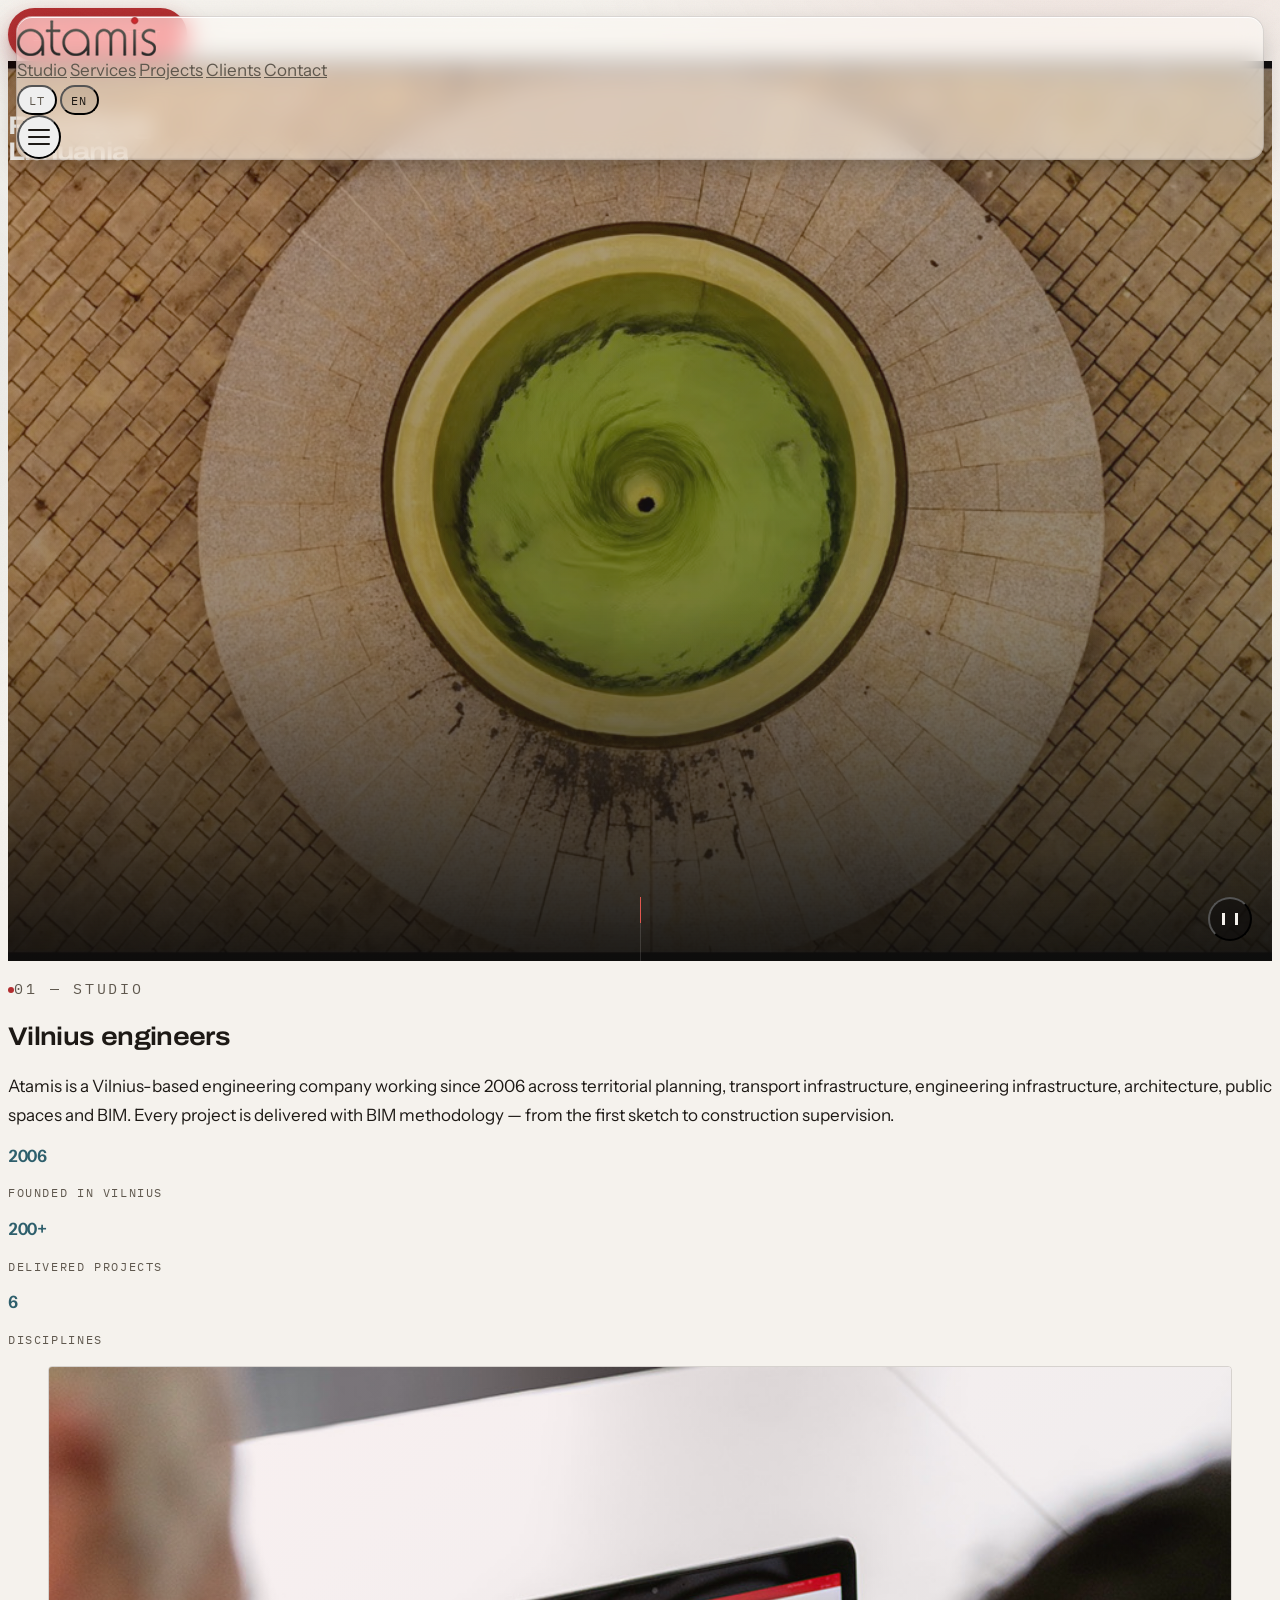
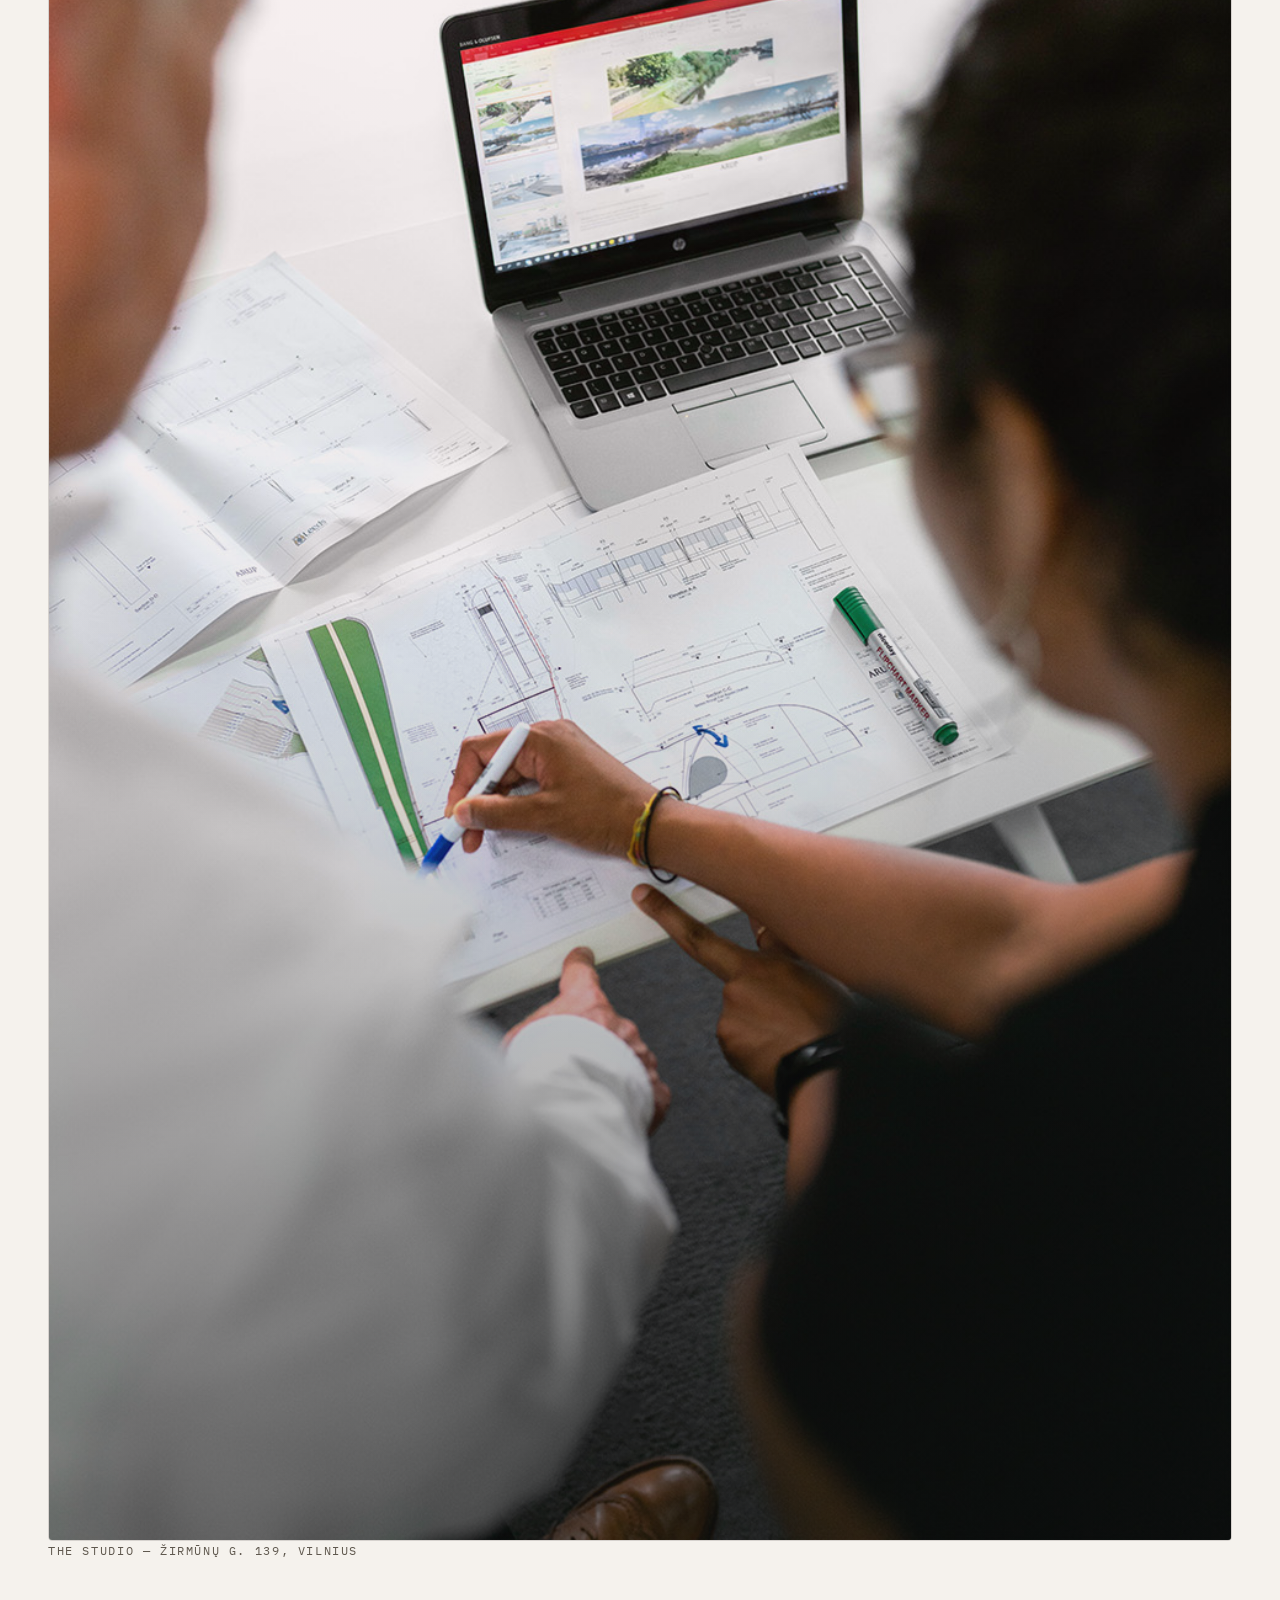
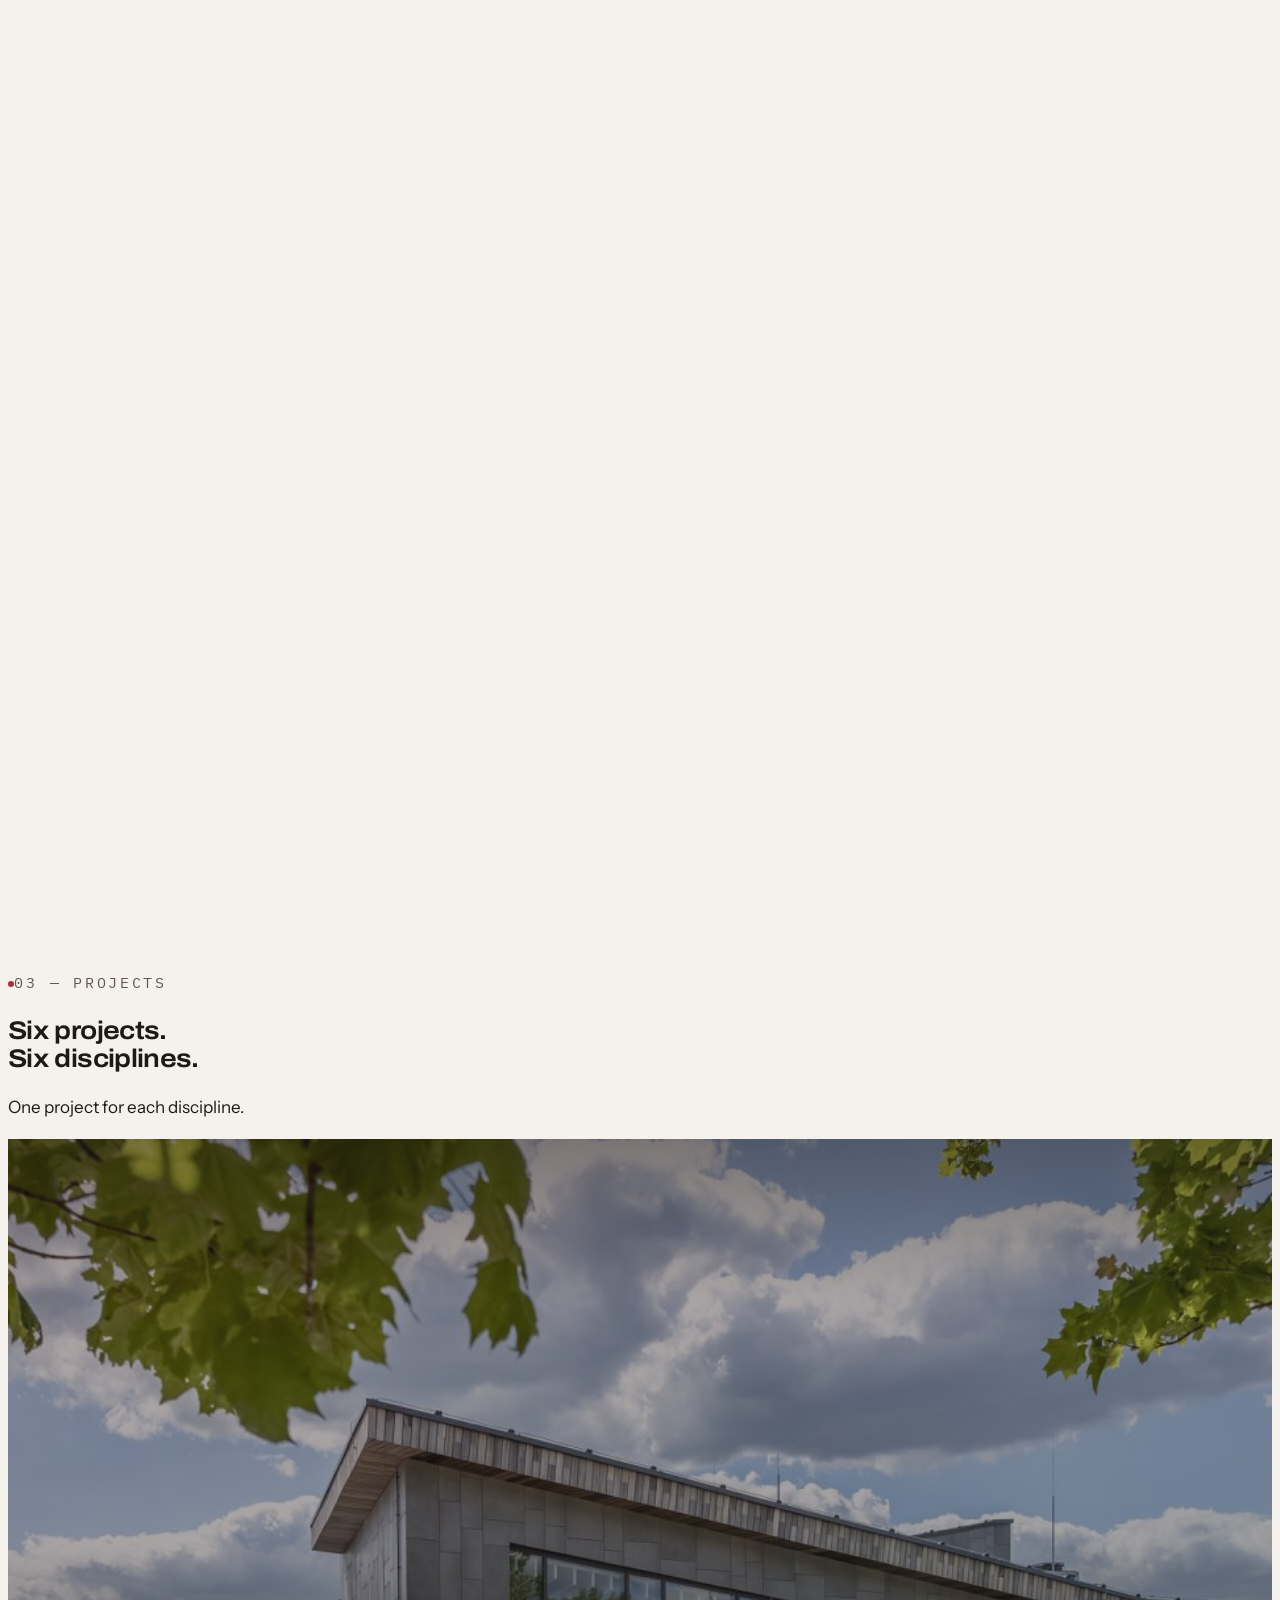
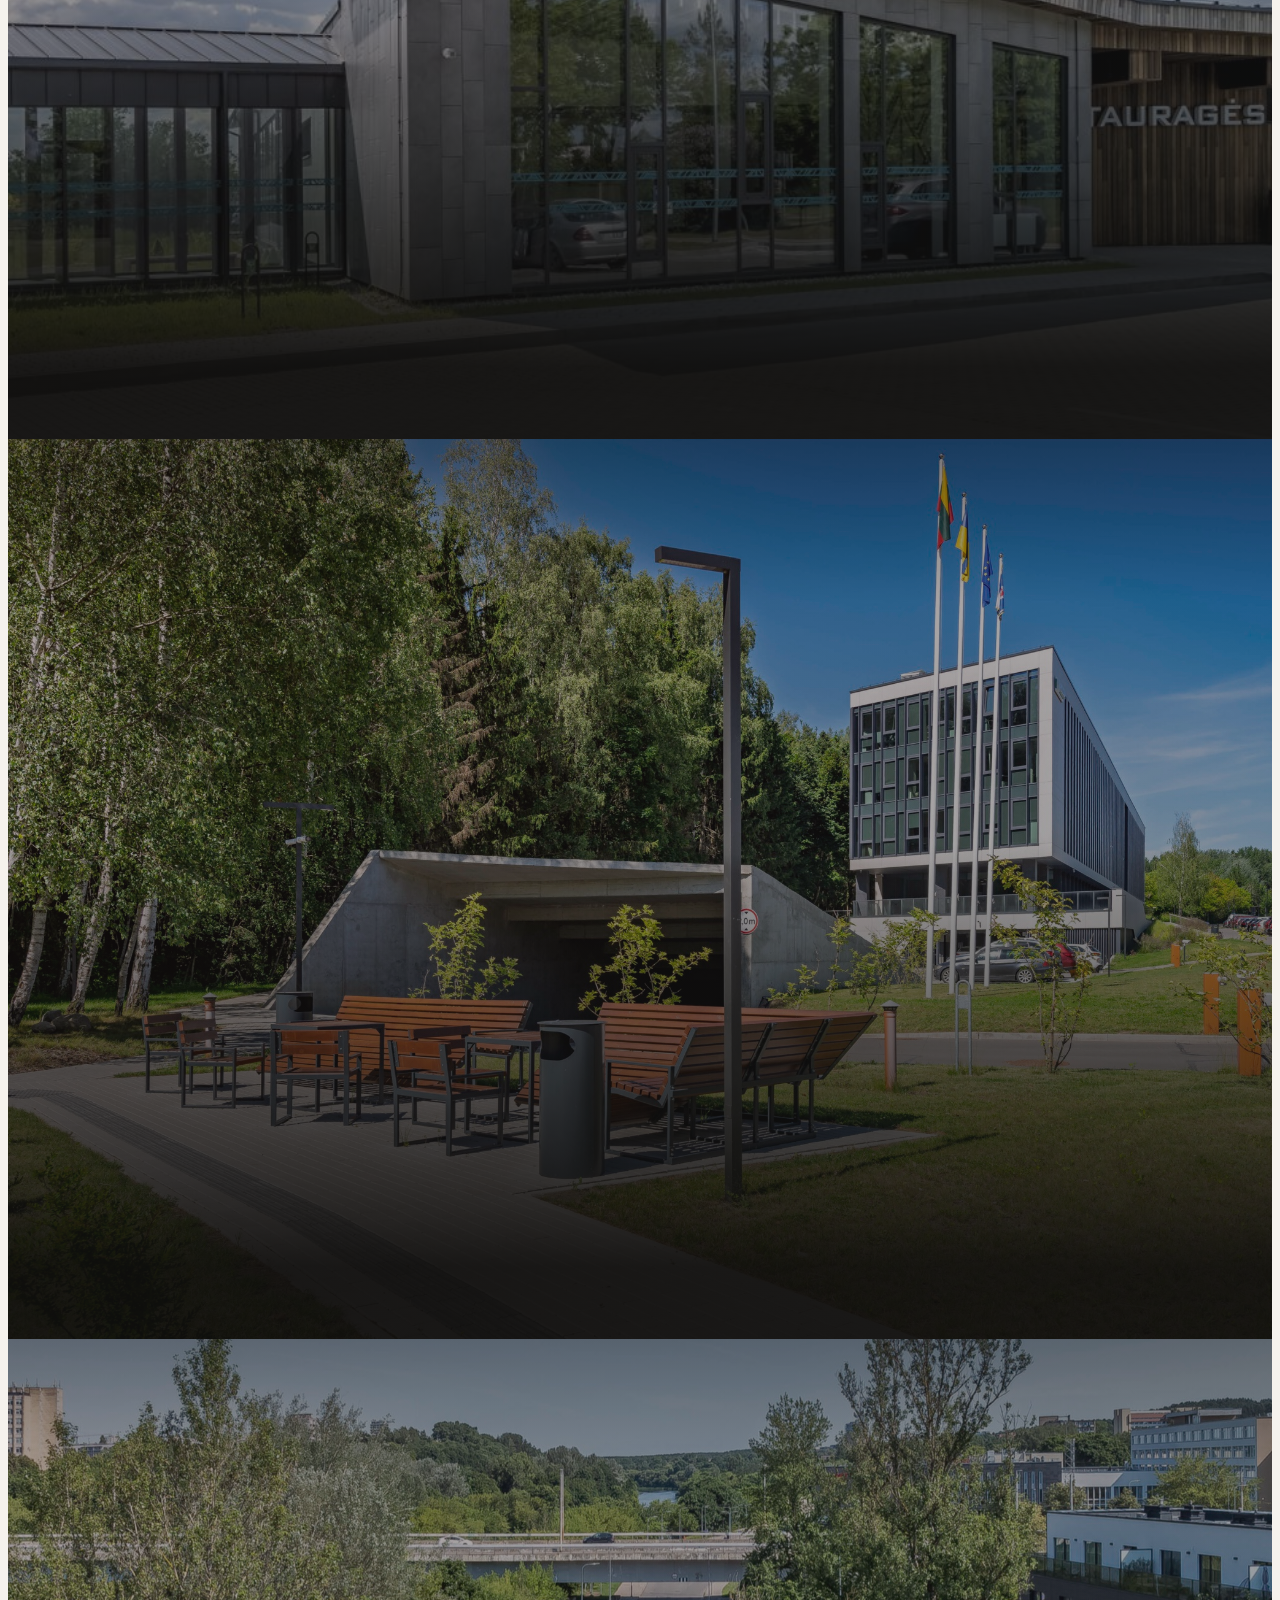
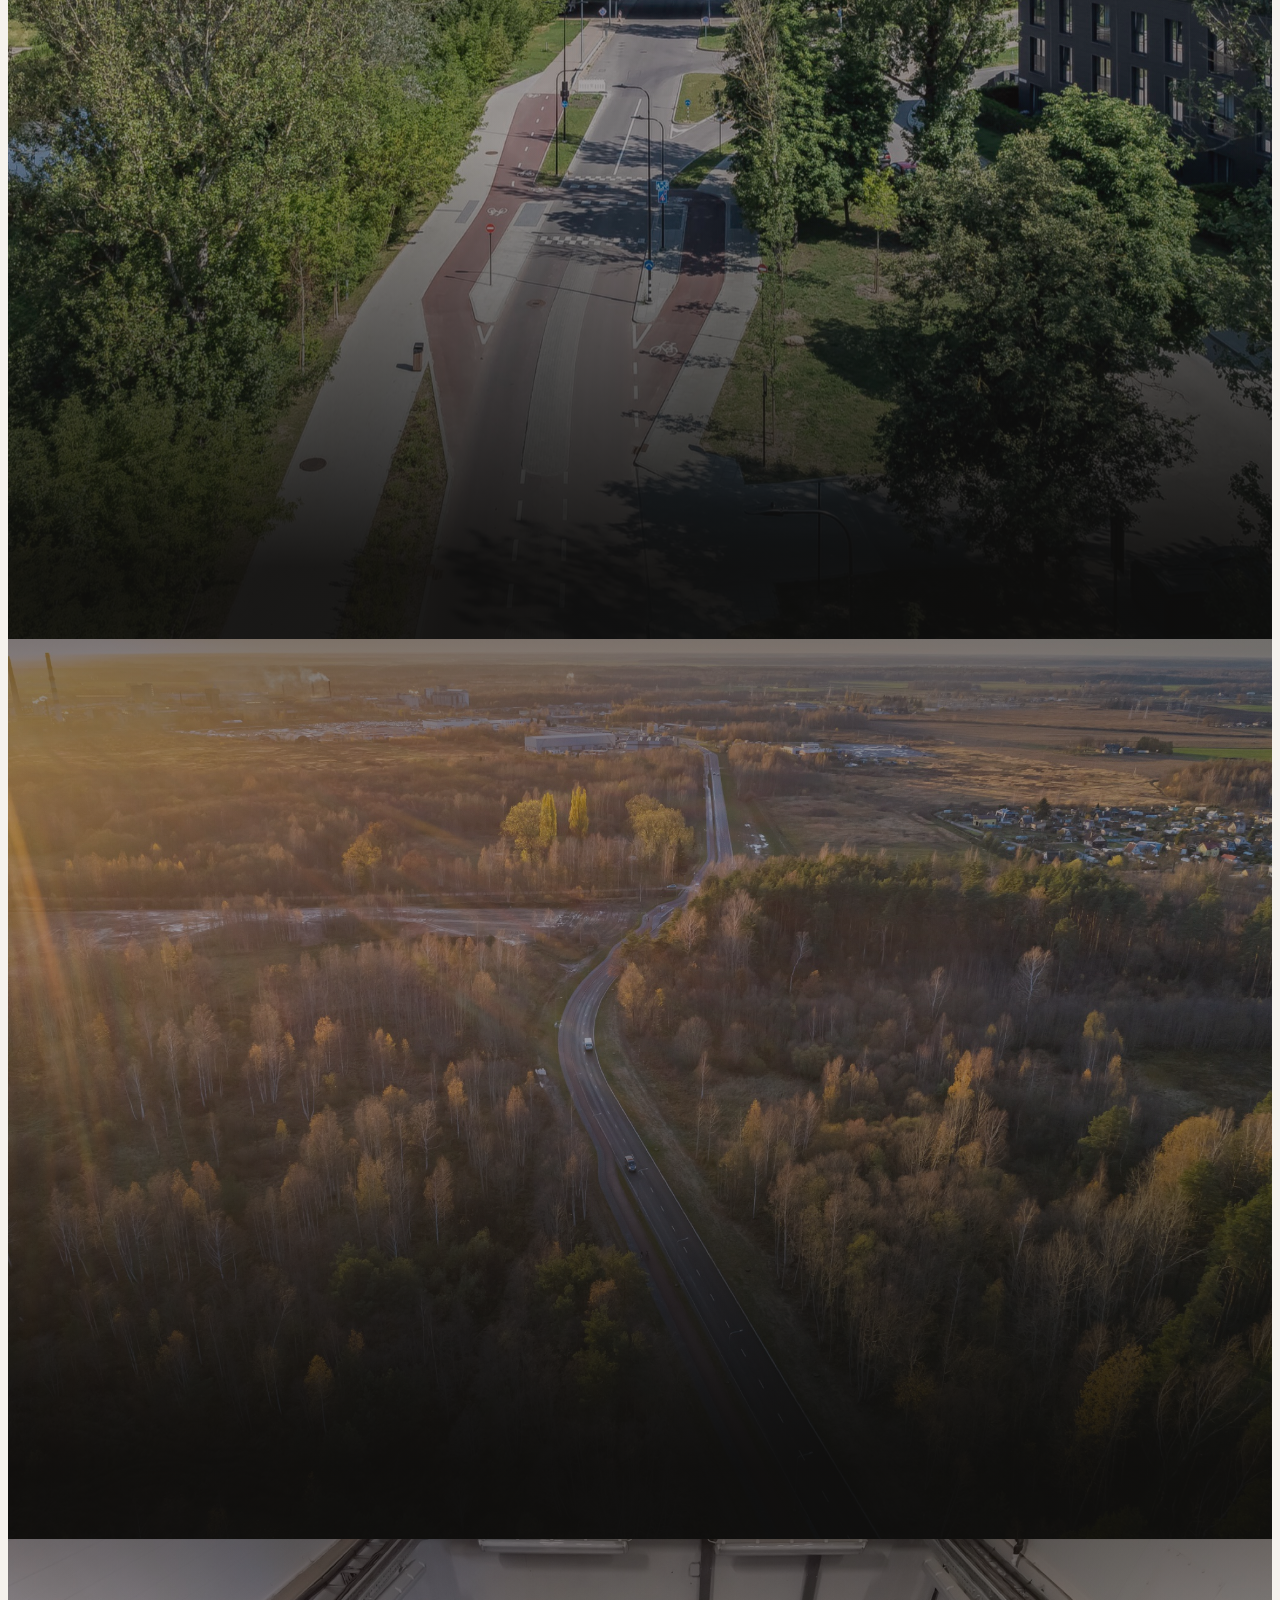
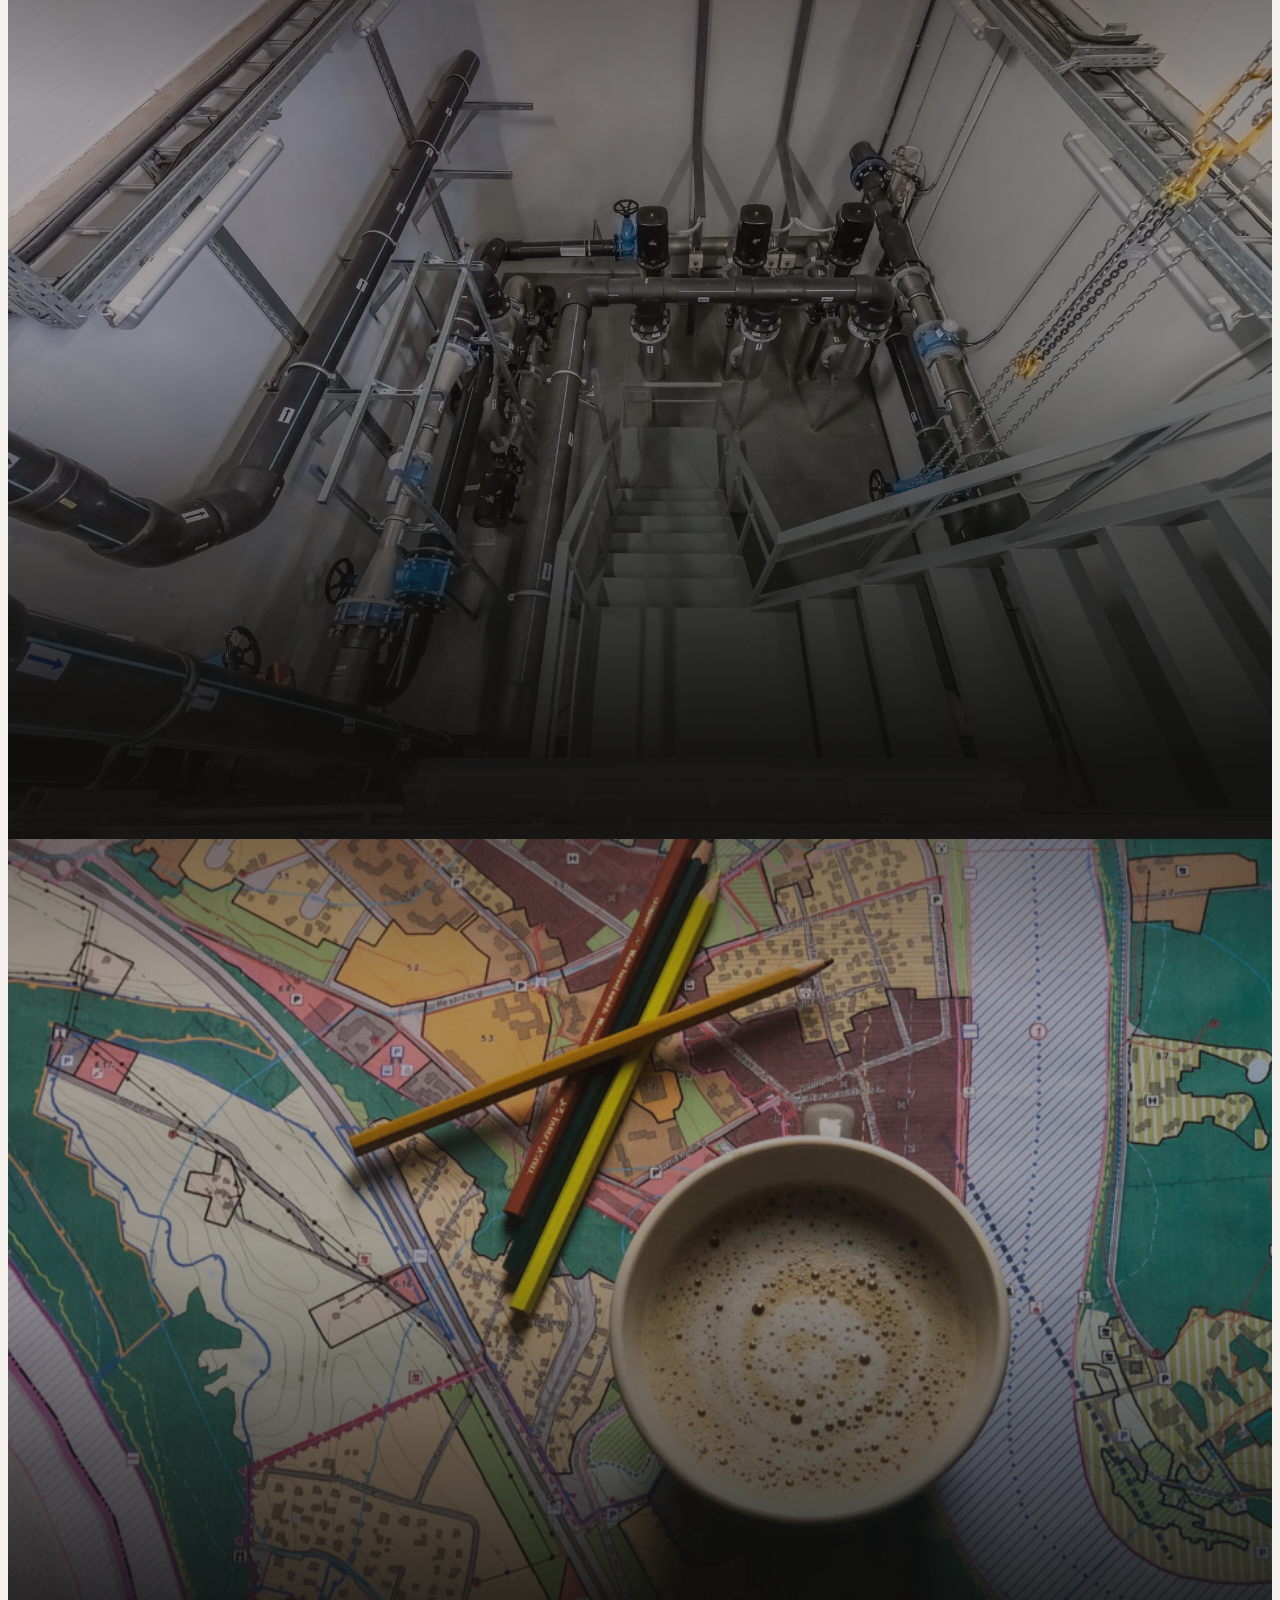
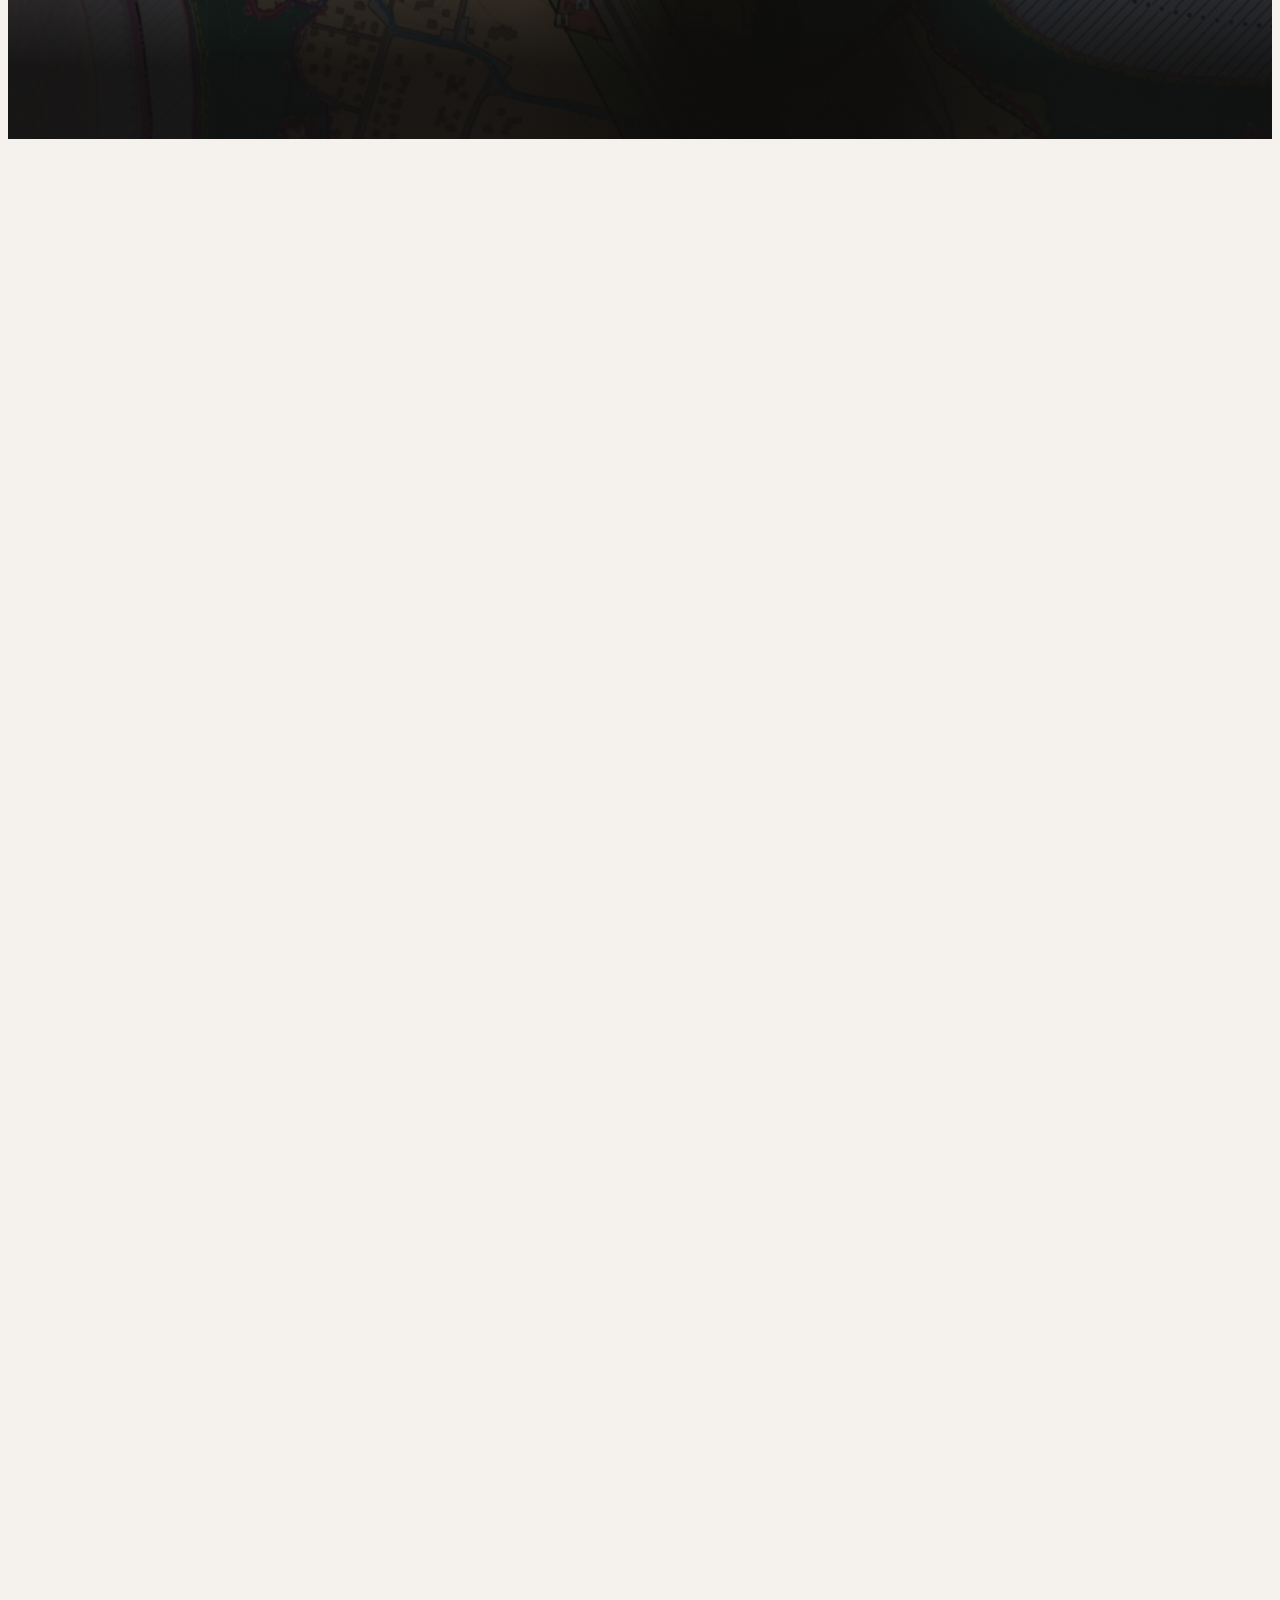
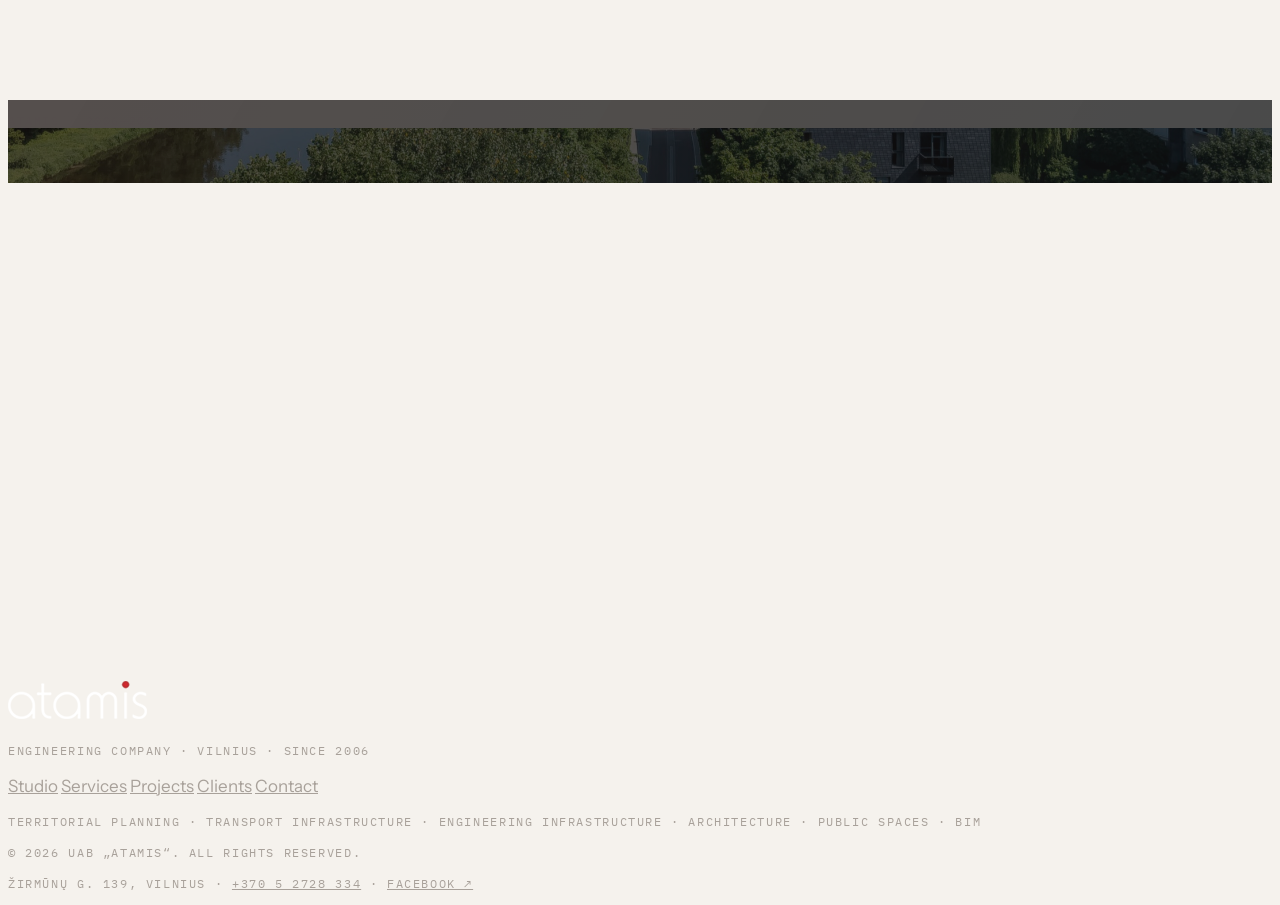
==== index.html @ 4658aed0 "Atamis one-page website Bilingual (LT/EN) single-file site for UAB Atamis: video hero, sticky projec" ====
<!doctype html>
<html lang="lt">
<head>
<!--
  TONE: "cinematic engineering monograph, daylight edition" — warm bone-paper canvas for
  content, full-bleed dark photography/video for the hero, project deck and statement band,
  precise mono meta-labels, one red accent (the dot from the atamis logo).
  The site tells the story of the clients' projects, not the firm.
-->
<meta charset="utf-8">
<meta name="viewport" content="width=device-width, initial-scale=1">
<title>Atamis — keičiame Lietuvą</title>
<meta name="description" content="UAB „Atamis“ — inžinerinė bendrovė Vilniuje. Teritorijų planavimas, susisiekimo komunikacijos, inžinerinė infrastruktūra, architektūra, viešosios erdvės ir BIM projektai.">
<meta name="theme-color" content="#F5F2ED">
<meta property="og:type" content="website">
<meta property="og:site_name" content="Atamis">
<meta property="og:title" content="Atamis — keičiame Lietuvą">
<meta property="og:description" content="Inžinerinė bendrovė Vilniuje: teritorijų planavimas, susisiekimo komunikacijos, inžinerinė infrastruktūra, architektūra ir BIM. Daugiau nei 200 įgyvendintų projektų.">
<meta property="og:image" content="assets/img/wide/neris-wide.jpg">
<meta property="og:locale" content="lt_LT">
<meta property="og:locale:alternate" content="en_US">
<meta name="twitter:card" content="summary_large_image">
<script type="application/ld+json">
{"@context":"https://schema.org","@type":"Organization","name":"UAB Atamis","url":"https://atamis.lt",
 "logo":"assets/img/atamis-logo.png","foundingDate":"2006-05-02",
 "telephone":"+370 5 2728 334","email":"info@atamis.lt",
 "address":{"@type":"PostalAddress","streetAddress":"Žirmūnų g. 139","postalCode":"LT-09120","addressLocality":"Vilnius","addressCountry":"LT"},
 "sameAs":["https://www.facebook.com/AtamisLT"]}
</script>
<link rel="icon" href="data:image/svg+xml,%3Csvg xmlns='http://www.w3.org/2000/svg' viewBox='0 0 64 64'%3E%3Crect width='64' height='64' rx='14' fill='%230E0D0C'/%3E%3Ccircle cx='32' cy='34' r='13' fill='%23B22D2F'/%3E%3C/svg%3E">
<link rel="preconnect" href="https://fonts.googleapis.com">
<link rel="preconnect" href="https://fonts.gstatic.com" crossorigin>
<link href="https://fonts.googleapis.com/css2?family=Archivo:wdth,wght@62..125,300..800&family=IBM+Plex+Mono:wght@400;500&family=Instrument+Sans:ital,wght@0,400;0,500;0,600;1,400&display=swap" rel="stylesheet">
<script src="https://cdn.tailwindcss.com"></script>
<script>
  document.documentElement.classList.add('js');
  tailwind.config = {
    theme: {
      extend: {
        colors: {
          paper:{ DEFAULT:'#F5F2ED', 2:'#FBF9F5', 3:'#EFE9E0' },
          ink:  { DEFAULT:'#1D1915', dim:'#5F584E', 950:'#0E0D0C', 900:'#171514', 800:'#1F1C1A', 700:'#2A2624' },
          bone: { DEFAULT:'#F4F1EC', dim:'#A8A19A', faint:'#6E675F' },
          brand:{ DEFAULT:'#B22D2F', bright:'#E0574F' },
          teal: { DEFAULT:'#2E5F6C', bright:'#9CC3CB' },
        },
        fontFamily: {
          display: ['Archivo','sans-serif'],
          body: ['"Instrument Sans"','sans-serif'],
          mono: ['"IBM Plex Mono"','monospace'],
        },
      }
    }
  }
</script>
<style>
  /* ---------- tokens & base ---------- */
  :root{
    --paper:#F5F2ED; --paper-2:#FBF9F5; --paper-3:#EFE9E0;
    --ink-950:#0E0D0C; --ink-900:#171514; --ink-800:#1F1C1A;
    --bone:#F4F1EC; --bone-dim:#A8A19A; --bone-faint:#6E675F;
    --red:#B22D2F; --red-bright:#E0574F;
    --teal:#2E5F6C; --teal-bright:#9CC3CB;
    /* light context (default) */
    --fg:#1D1915; --muted:#5F584E;
    --hair:rgba(29,25,21,.14);
    --dot:#B22D2F;
    --accent2:#2E5F6C;
    --ghost-hover:rgba(29,25,21,.05);
    --pill:rgba(29,25,21,.08);
    --ease-out:cubic-bezier(.22,1,.36,1);
    --ease-expo:cubic-bezier(.19,1,.22,1);
  }
  /* dark scopes: photographic/cinematic surfaces keep the night palette */
  .hero,.deck-panel,.band,footer,.card,.preloader{
    color:var(--bone);
    --fg:var(--bone); --muted:#A8A19A;
    --hair:rgba(244,241,236,.14);
    --dot:#E0574F;
    --accent2:#9CC3CB;
    --ghost-hover:rgba(244,241,236,.07);
    --pill:rgba(244,241,236,.12);
  }
  html{scroll-behavior:smooth}
  body{
    background:var(--paper); color:var(--fg);
    font-family:"Instrument Sans",sans-serif; font-size:17px; line-height:1.7;
    -webkit-font-smoothing:antialiased; overflow-x:hidden;
  }
  /* ambient depth: two brand-tinted radials + warm shadow, all very low opacity */
  .ambient{
    position:fixed; inset:0; z-index:0; pointer-events:none; transform:translateZ(0);
    background:
      radial-gradient(900px 600px at 85% -10%, rgba(178,45,47,.07), transparent 60%),
      radial-gradient(700px 700px at -10% 40%, rgba(46,95,108,.06), transparent 60%),
      radial-gradient(1200px 800px at 50% 110%, rgba(29,25,21,.05), transparent 60%);
  }
  .grain{
    position:fixed; inset:0; z-index:1; pointer-events:none; opacity:.04;
    transform:translateZ(0); /* own compositor layer — never repaints on scroll */
    background-image:url("data:image/svg+xml,%3Csvg xmlns='http://www.w3.org/2000/svg' width='240' height='240'%3E%3Cfilter id='n'%3E%3CfeTurbulence type='fractalNoise' baseFrequency='0.9' numOctaves='2' stitchTiles='stitch'/%3E%3C/filter%3E%3Crect width='100%25' height='100%25' filter='url(%23n)'/%3E%3C/svg%3E");
  }
  main,header,footer{position:relative; z-index:2}
  ::selection{background:var(--red); color:var(--bone)}

  h1,h2,h3,.display{font-family:Archivo,sans-serif}
  .display-xl{font-weight:700; font-stretch:115%; letter-spacing:-.03em; line-height:1.02}
  .display-lg{font-weight:650; font-stretch:112%; letter-spacing:-.025em; line-height:1.08}
  .display-md{font-weight:600; font-stretch:110%; letter-spacing:-.02em; line-height:1.15}
  .meta{font-family:"IBM Plex Mono",monospace; font-size:.72rem; letter-spacing:.14em; text-transform:uppercase; color:var(--muted)}
  .sec-label{font-size:.95rem; letter-spacing:.18em}
  .meta .dot,.dot{display:inline-block; width:.42em; height:.42em; border-radius:50%; background:var(--dot); vertical-align:.08em}
  .stat-num{font-variant-numeric:tabular-nums; color:var(--accent2)}

  /* ---------- interactive states (global) ---------- */
  a,button{cursor:pointer}
  :focus-visible{outline:2px solid var(--red-bright); outline-offset:3px; border-radius:2px}
  .navlink{position:relative; color:var(--muted); transition:color .2s linear}
  .navlink::after{content:""; position:absolute; left:0; width:100%; bottom:-4px; height:1px; background:var(--red);
    transform:scaleX(0); transform-origin:left; transition:transform .25s var(--ease-out)}
  .navlink:hover{color:var(--fg)}
  .navlink:hover::after{transform:scaleX(1)}
  .navlink:active{transform:translateY(1px)}
  .logo-link{display:flex; align-items:center; transition:opacity .2s linear}
  .logo-link:hover{opacity:.75}
  .logo-link:active{transform:scale(.97)}
  .btn{
    display:inline-flex; align-items:center; gap:.6rem;
    font-family:"IBM Plex Mono",monospace; font-size:.78rem; letter-spacing:.12em; text-transform:uppercase;
    padding:1rem 1.6rem; border-radius:999px;
    transition:transform .2s var(--ease-out), box-shadow .2s var(--ease-out), background-color .2s linear, color .2s linear;
  }
  .btn-solid{background:var(--red); color:var(--bone);
    box-shadow:0 1px 2px rgba(178,45,47,.25), 0 6px 18px rgba(178,45,47,.22), 0 18px 40px rgba(178,45,47,.14)}
  .btn-solid:hover{transform:translateY(-2px); background:#c2383a;
    box-shadow:0 2px 4px rgba(178,45,47,.3), 0 10px 26px rgba(178,45,47,.3), 0 26px 56px rgba(178,45,47,.18)}
  .btn-solid:active{transform:translateY(0) scale(.98)}
  .btn-ghost{border:1px solid var(--hair); color:var(--fg)}
  .btn-ghost:hover{transform:translateY(-2px); background:var(--ghost-hover)}
  .btn-ghost:active{transform:translateY(0) scale(.98)}

  /* ---------- header (liquid-glass framed bar) ---------- */
  /* a frosted glass pill floating over the page; JS toggles .over-light when it
     sits above a light section, flipping palette, logo and glass tint */
  .site-header{position:fixed; inset:0 0 auto 0; z-index:50; padding:.75rem .75rem 0;
    --fg:var(--bone); --muted:#A8A19A; --pill:rgba(244,241,236,.12); --hair:rgba(244,241,236,.22);
    /* glass tokens — dark frost over photography */
    --glass-fill:rgba(18,16,14,.30); --glass-edge:rgba(244,241,236,.28);
    --glass-rim:rgba(244,241,236,.42); --glass-lo:rgba(0,0,0,.22); --glass-sheen:rgba(244,241,236,.16)}
  @media (min-width:768px){.site-header{padding:1rem 1rem 0}}
  .header-bar{position:relative; overflow:hidden; border:1px solid var(--glass-edge); border-radius:16px;
    background:var(--glass-fill);
    -webkit-backdrop-filter:blur(12px) saturate(165%); backdrop-filter:blur(12px) saturate(165%);
    box-shadow:0 1px 0 0 var(--glass-rim) inset, 0 -1px 1px 0 var(--glass-lo) inset,
      0 10px 30px -8px rgba(14,13,12,.35);
    transition:background-color .35s linear, border-color .35s linear, box-shadow .35s linear}
  /* specular highlight sweeping across — transform-only, never repaints layout */
  .header-bar > .glass-sheen{position:absolute; top:-20%; bottom:-20%; left:-40%; width:34%;
    background:linear-gradient(100deg, transparent, var(--glass-sheen) 45%, transparent);
    transform:translateX(0); pointer-events:none; z-index:0}
  .js .header-bar > .glass-sheen{animation:sheen 9s ease-in-out infinite}
  @keyframes sheen{0%,14%{transform:translateX(0)}70%,100%{transform:translateX(560%)}}
  .header-bar > :not(.glass-sheen){position:relative; z-index:1}
  .site-header.over-light,.menu-open .site-header,html:not(.js) .site-header{
    --fg:#1D1915; --muted:#5F584E; --pill:rgba(29,25,21,.08); --hair:rgba(29,25,21,.2);
    --glass-fill:rgba(251,249,245,.62); --glass-edge:rgba(29,25,21,.14);
    --glass-rim:rgba(255,255,255,.9); --glass-lo:rgba(29,25,21,.06); --glass-sheen:rgba(255,255,255,.5)}
  .logo-dark{display:none}
  .site-header.over-light .logo-light,.menu-open .site-header .logo-light,html:not(.js) .site-header .logo-light{display:none}
  .site-header.over-light .logo-dark,.menu-open .site-header .logo-dark,html:not(.js) .site-header .logo-dark{display:block}
  .lang-btn{font-family:"IBM Plex Mono",monospace; font-size:.72rem; letter-spacing:.1em; padding:.35rem .6rem; border-radius:999px;
    color:var(--muted); transition:color .15s linear, background-color .15s linear}
  .lang-btn:hover{color:var(--fg)}
  .lang-btn:active{transform:scale(.96)}
  .lang-btn[aria-pressed="true"]{color:var(--fg); background:var(--pill)}

  /* mobile menu */
  .burger{width:44px; height:44px; display:flex; flex-direction:column; align-items:center; justify-content:center; gap:5px;
    border-radius:999px; transition:background-color .15s linear}
  .burger:hover{background:var(--pill)}
  .burger:active{transform:scale(.94)}
  .burger span{display:block; width:22px; height:2px; background:var(--fg); border-radius:2px;
    transition:transform .3s var(--ease-out), opacity .2s linear, background-color .3s linear}
  .menu-open .burger span:nth-child(1){transform:translateY(7px) rotate(45deg)}
  .menu-open .burger span:nth-child(2){opacity:0}
  .menu-open .burger span:nth-child(3){transform:translateY(-7px) rotate(-45deg)}
  .mobile-menu{position:fixed; inset:0; z-index:40; background:var(--paper);
    display:flex; flex-direction:column; justify-content:center; padding:6rem 2rem 3rem;
    opacity:0; visibility:hidden; transition:opacity .35s var(--ease-out), visibility 0s linear .35s}
  .menu-open .mobile-menu{opacity:1; visibility:visible; transition:opacity .35s var(--ease-out)}
  .mobile-menu a{opacity:0; transform:translateY(18px); color:var(--fg);
    transition:transform .5s var(--ease-out), opacity .25s linear, color .2s linear}
  .menu-open .mobile-menu a{opacity:1; transform:none}
  .mobile-menu a:hover{color:var(--red)}
  .mobile-menu a:active{opacity:.7}
  .menu-open{overflow:hidden}

  /* ---------- preloader ---------- */
  .js .preloader{position:fixed; inset:0; z-index:80; background:var(--ink-950);
    display:flex; align-items:center; justify-content:center; gap:.6rem;
    transition:opacity .6s var(--ease-out), visibility 0s linear .6s}
  .js .preloader.done{opacity:0; visibility:hidden; pointer-events:none}
  html:not(.js) .preloader{display:none}
  .preloader img{height:30px; width:auto}
  .pulse{width:10px; height:10px; border-radius:50%; background:var(--red-bright); animation:pulse 1s ease-in-out infinite}
  @keyframes pulse{0%,100%{transform:scale(.7); opacity:.5}50%{transform:scale(1); opacity:1}}

  /* ---------- hero ---------- */
  .hero{position:relative; height:100svh; min-height:600px; overflow:hidden}
  .hero-media{position:absolute; inset:0; will-change:transform}
  .hero-media video{position:absolute; inset:0; width:100%; height:100%; object-fit:cover;
    transform:scale(1.12); transition:transform 2.8s var(--ease-expo)}
  .hero-in .hero-media video{transform:scale(1)}
  .hero-shade{position:absolute; inset:0;
    background:linear-gradient(to top, rgba(14,13,12,.92) 0%, rgba(14,13,12,.35) 40%, rgba(14,13,12,.25) 100%)}
  @media (max-width:767px){
    .hero-shade{background:linear-gradient(to top, rgba(14,13,12,.95) 0%, rgba(14,13,12,.62) 45%, rgba(14,13,12,.35) 100%)}
  }
  /* plain alpha overlays — mix-blend-mode forces Safari to re-composite the full
     surface every frame and was the main source of scroll stutter */
  .hero-tint{position:absolute; inset:0; background:linear-gradient(135deg, rgba(178,45,47,.14), rgba(38,80,92,.24))}
  .hero-vignette{position:absolute; inset:0; background:radial-gradient(120% 90% at 50% 45%, transparent 55%, rgba(14,13,12,.55) 100%)}
  /* masked word reveal */
  .hw{display:inline-block; overflow:hidden; vertical-align:top; padding-bottom:.08em; margin-bottom:-.08em}
  .hw i{display:inline-block; font-style:normal}
  .js .hw i{transform:translateY(115%);
    transition:transform 1.1s var(--ease-expo); transition-delay:var(--d,0s)}
  .js .hero-in .hw i{transform:translateY(0)}
  .js .hero-fade{opacity:0; transform:translateY(18px); transition:opacity .5s linear, transform .9s var(--ease-out); transition-delay:var(--d,0s)}
  .js .hero-in .hero-fade{opacity:1; transform:none}
  .scroll-cue{position:absolute; bottom:0; left:50%; width:1px; height:64px; background:var(--hair); overflow:hidden}
  .scroll-cue::after{content:""; position:absolute; left:0; top:0; width:100%; height:40%;
    background:var(--red-bright); animation:cue 2s var(--ease-out) infinite}
  @keyframes cue{0%{transform:translateY(-100%)}70%,100%{transform:translateY(280%)}}
  .vid-toggle{position:absolute; right:1.25rem; bottom:1.25rem; z-index:5;
    width:44px; height:44px; display:grid; place-items:center; border-radius:999px;
    background:rgba(14,13,12,.6); /* no backdrop blur — it re-filters every video frame */
    color:var(--bone); transition:background-color .15s linear, transform .15s var(--ease-out)}
  .vid-toggle:hover{background:rgba(14,13,12,.85)}
  .vid-toggle:active{transform:scale(.94)}
  .vt-pause{display:block; width:10px; height:12px; border-left:3px solid currentColor; border-right:3px solid currentColor}
  .vt-play{display:none; width:0; height:0; border-style:solid; border-width:7px 0 7px 11px;
    border-color:transparent transparent transparent currentColor; margin-left:2px}
  .vid-toggle.paused .vt-pause{display:none}
  .vid-toggle.paused .vt-play{display:block}

  /* ---------- scroll reveals ---------- */
  .js .rv{opacity:0; transform:translateY(24px); transition:transform .9s var(--ease-out), opacity .4s linear; transition-delay:var(--d,0s)}
  .js .rv.in{opacity:1; transform:none}
  .js .mask{display:block; overflow:hidden}
  .js .mask>span{display:block; transform:translateY(110%); transition:transform 1s var(--ease-expo); transition-delay:var(--d,0s)}
  .js .mask.in>span{transform:none}
  .hairline{height:1px; background:var(--hair)}
  /* skip rendering below-fold sections until they approach the viewport */
  .cv{content-visibility:auto; contain-intrinsic-size:auto 900px}

  /* ---------- deck (stacked project chapters) ---------- */
  .deck-panel{position:sticky; top:0; height:100svh; min-height:560px; overflow:hidden}
  .deck-media{position:absolute; inset:0} /* no will-change: 6 promoted full-screen layers would eat GPU memory */
  .deck-media img{position:absolute; inset:0; width:100%; height:100%; object-fit:cover}
  .deck-shade{position:absolute; inset:0;
    background:linear-gradient(to top, rgba(14,13,12,.94) 8%, rgba(14,13,12,.30) 55%, rgba(14,13,12,.30) 82%, rgba(14,13,12,.52) 100%)}
  .deck-tint{position:absolute; inset:0; background:linear-gradient(160deg, rgba(178,45,47,.10), rgba(38,80,92,.18))}
  /* staggered caption entrance — the cheap eye-catcher that replaced the per-frame
     scale/dim of six full-screen layers */
  .js .deck-cap > *{opacity:0; transform:translateY(26px);
    transition:transform .8s var(--ease-out), opacity .35s linear}
  .js .deck-panel.in .deck-cap > *{opacity:1; transform:none}
  .deck-cap > *:nth-child(2){transition-delay:.08s}
  .deck-cap > *:nth-child(3){transition-delay:.16s}
  .deck-cap > *:nth-child(4){transition-delay:.24s}
  .deck-cap > *:nth-child(5){transition-delay:.32s}
  .deck-index{font-family:"IBM Plex Mono",monospace; color:var(--accent2)}
  .chip{display:inline-flex; align-items:center; gap:.5rem; font-family:"IBM Plex Mono",monospace;
    font-size:.68rem; letter-spacing:.12em; text-transform:uppercase; color:var(--bone);
    border:1px solid rgba(244,241,236,.22); border-radius:999px; padding:.45rem .9rem;
    background:rgba(14,13,12,.5)} /* solid — backdrop blur over images is a per-frame GPU cost */

  /* ---------- project grid ---------- */
  .card{position:relative; display:block; width:100%; overflow:hidden; border-radius:4px; text-align:left;
    cursor:zoom-in; isolation:isolate}
  .card img{width:100%; height:100%; object-fit:cover; position:absolute; inset:0;
    transition:transform .8s var(--ease-out)}
  .card::after{content:""; position:absolute; inset:0; z-index:1;
    background:linear-gradient(to top, rgba(14,13,12,.88) 0%, rgba(14,13,12,.18) 45%, rgba(14,13,12,.05) 100%);
    transition:opacity .3s linear}
  .card .card-tint{position:absolute; inset:0; background:linear-gradient(150deg, rgba(178,45,47,.08), rgba(38,80,92,.16))}
  .card:hover img{transform:scale(1.05)}
  .card:active img{transform:scale(1.02)}
  .card-body{position:absolute; inset:auto 0 0 0; z-index:2; padding:1.5rem;
    transform:translateY(4px); transition:transform .4s var(--ease-out)}
  .card:hover .card-body{transform:none}

  /* ---------- project marquee (auto-sliding "wall of work") ---------- */
  /* one continuous GPU transform on a single track — no per-frame JS, no blend
     modes; two identical copies + translateX(-50%) = seamless loop */
  .marquee{position:relative; overflow:hidden;
    -webkit-mask-image:linear-gradient(90deg, transparent, #000 7%, #000 93%, transparent);
    mask-image:linear-gradient(90deg, transparent, #000 7%, #000 93%, transparent)}
  .marquee-track{display:flex; width:max-content; will-change:transform}
  .js .marquee-track{animation:marq var(--marq-dur,64s) linear infinite}
  .marquee:hover .marquee-track,.marquee:focus-within .marquee-track{animation-play-state:paused}
  @keyframes marq{from{transform:translateX(0)}to{transform:translateX(-50%)}}
  /* the trailing gap lives on each slide so both copies measure identically */
  .slide{flex:0 0 auto; width:clamp(18rem,36vw,29rem); margin-right:1.5rem}
  @media (max-width:767px){.slide{width:85vw; margin-right:1rem}}

  /* ---------- clients ---------- */
  .client-tile{display:flex; align-items:center; justify-content:center; padding:1.75rem 1.25rem;
    background:var(--paper-2); border:1px solid rgba(29,25,21,.10); border-radius:8px;
    box-shadow:0 1px 2px rgba(178,45,47,.05), 0 6px 16px rgba(29,25,21,.06), 0 16px 32px rgba(29,25,21,.04);
    transition:transform .25s var(--ease-out), border-color .25s linear}
  .client-tile:hover{transform:translateY(-3px); border-color:rgba(29,25,21,.22)}
  .client-tile img{max-height:44px; width:auto; max-width:100%;
    filter:grayscale(1); opacity:.72; transition:opacity .25s linear}
  .client-tile:hover img{filter:none; opacity:1}

  /* ---------- statement band ---------- */
  .band{position:relative; overflow:hidden}
  .band-media{position:absolute; inset:-12% 0; will-change:transform}
  .band-media img{width:100%; height:100%; object-fit:cover}
  .band-shade{position:absolute; inset:0; background:rgba(14,13,12,.68)}
  .band-tint{position:absolute; inset:0; background:linear-gradient(120deg, rgba(178,45,47,.12), rgba(38,80,92,.22))}
  .band .meta{color:var(--fg)} /* AA: #A8A19A washes out over the photo's bright sky */

  /* ---------- media frames ---------- */
  .frame{position:relative; overflow:hidden; border-radius:4px; border:1px solid var(--hair)}
  .frame img{display:block; width:100%; height:100%; object-fit:cover}
  .frame::after{content:""; position:absolute; inset:0;
    background:linear-gradient(to top, rgba(14,13,12,.45), transparent 55%)}
  .frame .frame-tint{position:absolute; inset:0; background:linear-gradient(140deg, rgba(178,45,47,.07), rgba(38,80,92,.13))}

  /* ---------- services accordion ---------- */
  .svc{border-top:1px solid var(--hair)}
  .svc:last-of-type{border-bottom:1px solid var(--hair)}
  .svc summary{display:grid; grid-template-columns:2.75rem 1fr 1.5rem; align-items:center; gap:1rem;
    padding:1.5rem 0; cursor:pointer; list-style:none}
  .svc summary::-webkit-details-marker{display:none}
  .svc summary .meta{color:var(--accent2)}
  .svc summary h3{transition:transform .3s var(--ease-out), color .2s linear}
  .svc summary:hover h3{transform:translateX(8px)}
  .svc summary:active h3{transform:translateX(4px)}
  .svc-icon{position:relative; width:14px; height:14px; justify-self:end}
  .svc-icon::before,.svc-icon::after{content:""; position:absolute; left:0; top:6px; width:14px; height:2px;
    background:var(--accent2); border-radius:2px; transition:transform .3s var(--ease-out)}
  .svc-icon::after{transform:rotate(90deg)}
  .svc[open] .svc-icon::after{transform:rotate(0deg)}
  .svc[open] summary h3{color:var(--red)}
  .svc-body{padding:0 0 2.25rem; margin-left:0}
  .js .svc[open] .svc-body{animation:svcIn .5s var(--ease-out)}
  @keyframes svcIn{from{opacity:0; transform:translateY(-8px)}to{opacity:1; transform:none}}
  .svc-list-item{display:flex; gap:.75rem; align-items:baseline}
  @media (min-width:768px){
    .svc summary{grid-template-columns:3.5rem 1fr 2rem}
    .svc-body{margin-left:4.5rem}
  }

  /* ---------- lightbox ---------- */
  dialog.lightbox{background:transparent; border:none; padding:0; max-width:min(92vw,1100px); width:100%;
    max-height:92vh; overflow-y:auto}
  dialog.lightbox::backdrop{background:rgba(14,13,12,.9); -webkit-backdrop-filter:blur(8px); backdrop-filter:blur(8px)}
  .lightbox figure{margin:0}
  .lightbox img{width:100%; height:auto; max-height:58vh; object-fit:cover; border-radius:6px}
  .lightbox-sheet{background:var(--paper-2); color:var(--fg); border:1px solid rgba(29,25,21,.12); border-radius:6px;
    padding:1.5rem; margin-top:.9rem}
  .lightbox-close{position:absolute; top:12px; right:12px; z-index:2;
    width:44px; height:44px; display:grid; place-items:center; border-radius:999px;
    background:rgba(14,13,12,.7); color:var(--bone); font-size:1.1rem;
    transition:background-color .15s linear, transform .15s var(--ease-out)}
  .lightbox-close:hover{background:rgba(14,13,12,.9)}
  .lightbox-close:active{transform:scale(.94)}

  /* ---------- language visibility ---------- */
  /* text swapping is data-en driven in JS; these classes are for the pre-split hero title */
  html[lang="en"] .only-lt{display:none}
  html:not([lang="en"]) .only-en{display:none}

  /* ---------- short viewports ---------- */
  @media (max-height:620px){
    .deck-facts{display:none}
  }

  /* ---------- reduced motion ---------- */
  @media (prefers-reduced-motion: reduce){
    html{scroll-behavior:auto}
    .js .rv,.js .mask>span,.js .hw i,.js .hero-fade,.js .deck-cap > *{opacity:1 !important; transform:none !important; transition:none !important}
    .hero-media video{transform:none; transition:none}
    .pulse,.scroll-cue::after{animation:none}
    .card img,.card-body{transition:none}
    .mobile-menu,.mobile-menu a,.burger span{transition:none}
    .js .mobile-menu a{opacity:1; transform:none}
    .btn,.client-tile,.navlink::after,.lightbox-close,.vid-toggle,.svc summary h3{transition:none}
    .btn-solid:hover,.btn-ghost:hover,.client-tile:hover,.svc summary:hover h3{transform:none}
    .js .svc[open] .svc-body{animation:none}
    .js .header-bar > .glass-sheen{animation:none}
    .js .marquee-track{animation:none}
    .marquee{overflow-x:auto; -webkit-overflow-scrolling:touch}
  }
</style>
</head>
<body class="font-body bg-paper text-ink">

<a href="#turinys" class="sr-only focus:not-sr-only focus:absolute focus:z-[90] focus:top-4 focus:left-4 btn btn-solid" data-en="Skip to content">Pereiti prie turinio</a>

<div class="ambient" aria-hidden="true"></div>
<div class="grain" aria-hidden="true"></div>

<div class="preloader" aria-hidden="true">
  <img src="assets/img/atamis-logo-white.png" alt="">
  <span class="pulse"></span>
</div>

<!-- ================= HEADER ================= -->
<header class="site-header">
  <div class="header-bar max-w-[1400px] mx-auto flex items-center justify-between px-5 md:px-7 h-[60px]">
    <span class="glass-sheen" aria-hidden="true"></span>
    <a href="#virsus" class="logo-link shrink-0" aria-label="Atamis — į pradžią" data-en-aria="Atamis — back to top">
      <img src="assets/img/atamis-logo-white.png" alt="Atamis" class="logo-light h-[26px] w-auto">
      <img src="assets/img/atamis-logo.png" alt="" aria-hidden="true" class="logo-dark h-[26px] w-auto">
    </a>
    <nav class="hidden md:flex items-center gap-9 text-[.92rem]" aria-label="Pagrindinė navigacija" data-en-aria="Primary navigation">
      <a class="navlink" href="#studija" data-en="Studio">Studija</a>
      <a class="navlink" href="#paslaugos" data-en="Services">Paslaugos</a>
      <a class="navlink" href="#projektai" data-en="Projects">Projektai</a>
      <a class="navlink" href="#klientai" data-en="Clients">Klientai</a>
      <a class="navlink" href="#kontaktai" data-en="Contact">Kontaktai</a>
    </nav>
    <div class="flex items-center gap-3">
      <div class="flex items-center gap-1 border border-[var(--hair)] rounded-full p-1" role="group" aria-label="Kalba / Language">
        <button class="lang-btn" data-lang="lt" aria-pressed="true">LT</button>
        <button class="lang-btn" data-lang="en" aria-pressed="false">EN</button>
      </div>
      <button class="burger md:hidden" aria-expanded="false" aria-controls="mobile-menu" aria-label="Meniu" data-en-aria="Menu">
        <span></span><span></span><span></span>
      </button>
    </div>
  </div>
</header>

<!-- mobile menu -->
<div class="mobile-menu md:hidden" id="mobile-menu">
  <nav class="flex flex-col gap-2" aria-label="Mobilioji navigacija" data-en-aria="Mobile navigation">
    <a class="display-lg text-4xl py-3" style="transition-delay:.05s" href="#studija" data-en="Studio">Studija</a>
    <a class="display-lg text-4xl py-3" style="transition-delay:.11s" href="#paslaugos" data-en="Services">Paslaugos</a>
    <a class="display-lg text-4xl py-3" style="transition-delay:.17s" href="#projektai" data-en="Projects">Projektai</a>
    <a class="display-lg text-4xl py-3" style="transition-delay:.23s" href="#klientai" data-en="Clients">Klientai</a>
    <a class="display-lg text-4xl py-3" style="transition-delay:.29s" href="#kontaktai" data-en="Contact">Kontaktai</a>
  </nav>
  <p class="meta mt-12">Žirmūnų g. 139, Vilnius · +370 5 2728 334</p>
</div>

<main id="turinys">
<!-- ================= HERO ================= -->
<section class="hero" id="virsus">
  <div class="hero-media">
    <video autoplay muted loop playsinline preload="metadata" poster="assets/video/atamis-hero-poster.jpg">
      <source src="assets/video/atamis-hero.mp4" type="video/mp4">
    </video>
  </div>
  <div class="hero-tint" aria-hidden="true"></div>
  <div class="hero-shade" aria-hidden="true"></div>
  <div class="hero-vignette" aria-hidden="true"></div>

  <div class="relative h-full max-w-[1400px] mx-auto px-6 md:px-10 flex flex-col justify-end pb-24 md:pb-28">
    <p class="meta hero-fade" style="--d:.55s">
      <span class="dot mr-2" aria-hidden="true"></span>
      <span data-en="Engineering company · Vilnius · since 2006">Inžinerinė bendrovė · Vilnius · nuo 2006 m.</span>
    </p>
    <h1 class="display-xl mt-6 text-[clamp(2.8rem,8.4vw,7.5rem)]">
      <span class="only-lt">
        <span class="hw"><i style="--d:.15s">Keičiame</i></span><br>
        <span class="hw"><i style="--d:.3s">Lietuvą</i></span>
      </span>
      <span class="only-en">
        <span class="hw"><i style="--d:.15s">Reshaping</i></span><br>
        <span class="hw"><i style="--d:.3s">Lithuania</i></span>
      </span>
    </h1>
    <div class="mt-8 md:flex md:items-end md:justify-between">
      <p class="hero-fade text-bone-dim max-w-[46ch] text-[1.05rem]" style="--d:.7s"
         data-en="More than 200 projects — from streets to master plans.">
        Daugiau nei 200 projektų — nuo gatvių iki bendrųjų planų.</p>
      <div class="hero-fade flex flex-wrap gap-4 mt-8 md:mt-0" style="--d:.85s">
        <a href="#projektai" class="btn btn-solid" data-en="View projects">Žiūrėti projektus</a>
        <a href="#kontaktai" class="btn btn-ghost" data-en="Get in touch">Susisiekti</a>
      </div>
    </div>
  </div>
  <div class="scroll-cue" aria-hidden="true"></div>
  <button class="vid-toggle" aria-label="Pristabdyti vaizdo įrašą">
    <span class="vt-pause" aria-hidden="true"></span><span class="vt-play" aria-hidden="true"></span>
  </button>
</section>

<!-- ================= 01 STUDIJA ================= -->
<section id="studija" class="scroll-mt-20 py-24 md:py-32">
  <div class="max-w-[1400px] mx-auto px-6 md:px-10">
    <p class="meta sec-label rv"><span class="dot mr-2" aria-hidden="true"></span><span data-en="01 — Studio">01 — Studija</span></p>
    <div class="mt-10 grid md:grid-cols-12 gap-12 md:gap-8 items-start">
      <div class="md:col-span-7">
        <h2 class="display-lg text-[clamp(2.3rem,5vw,4.3rem)] max-w-[20ch]">
          <span class="mask"><span data-en="Vilnius engineers">Vilniaus inžinieriai</span></span>
        </h2>
        <p class="rv mt-8 text-ink-dim max-w-[62ch]" style="--d:.15s"
           data-en="Atamis is a Vilnius-based engineering company working since 2006 across territorial planning, transport infrastructure, engineering infrastructure, architecture, public spaces and BIM. Every project is delivered with BIM methodology — from the first sketch to construction supervision.">
          „Atamis“ — Vilniuje įsikūrusi inžinerinė bendrovė, nuo 2006 m. dirbanti teritorijų planavimo,
          susisiekimo komunikacijų, inžinerinės infrastruktūros, architektūros, viešųjų erdvių ir
          BIM srityse. Projektus rengiame taikydami BIM metodiką — nuo pirmojo eskizo iki
          statybos priežiūros.</p>
        <div class="rv mt-14 grid grid-cols-3 gap-6 max-w-xl" style="--d:.25s">
          <div>
            <p class="display-md stat-num text-[clamp(1.8rem,3.4vw,2.8rem)]" data-count="2006">0</p>
            <p class="meta mt-2" data-en="Founded in Vilnius">Įkurta Vilniuje</p>
          </div>
          <div>
            <p class="display-md stat-num text-[clamp(1.8rem,3.4vw,2.8rem)]"><span data-count="200">0</span>+</p>
            <p class="meta mt-2" data-en="Delivered projects">Įgyvendintų projektų</p>
          </div>
          <div>
            <p class="display-md stat-num text-[clamp(1.8rem,3.4vw,2.8rem)]" data-count="6">0</p>
            <p class="meta mt-2" data-en="Disciplines">Veiklos sritys</p>
          </div>
        </div>
      </div>
      <figure class="md:col-span-5 rv" style="--d:.2s">
        <div class="frame aspect-[4/3]">
          <img src="assets/img/studio/studio-team.jpg" alt="„Atamis“ komanda dirba studijoje" data-en-alt="The Atamis team at work in the studio" loading="lazy" decoding="async">
          <div class="frame-tint" aria-hidden="true"></div>
        </div>
        <figcaption class="meta mt-4" data-en="The studio — Žirmūnų g. 139, Vilnius">Studija — Žirmūnų g. 139, Vilnius</figcaption>
      </figure>
    </div>
  </div>
</section>

<!-- ================= 02 PASLAUGOS ================= -->
<section id="paslaugos" class="cv scroll-mt-20 pb-24 md:pb-32">
  <div class="max-w-[1400px] mx-auto px-6 md:px-10">
    <div class="hairline mb-16 md:mb-24"></div>
    <p class="meta sec-label rv"><span class="dot mr-2" aria-hidden="true"></span><span data-en="02 — Services">02 — Paslaugos</span></p>
    <div class="mt-10 md:flex md:items-end md:justify-between gap-10">
      <h2 class="display-lg text-[clamp(2.3rem,5vw,4.3rem)]">
        <span class="mask"><span data-en="The full cycle">Visas ciklas</span></span>
      </h2>
      <p class="rv mt-6 md:mt-0 text-ink-dim max-w-[38ch]" style="--d:.2s"
         data-en="Five disciplines — one team.">
        Penkios kryptys — viena komanda.</p>
    </div>

    <div class="mt-14">
      <details class="svc rv" open>
        <summary>
          <span class="meta">01</span>
          <h3 class="display-md text-[clamp(1.3rem,2.6vw,1.9rem)]" data-en="Architecture">Architektūra</h3>
          <span class="svc-icon" aria-hidden="true"></span>
        </summary>
        <div class="svc-body grid md:grid-cols-2 gap-8">
          <p class="text-ink-dim max-w-[58ch]"
             data-en="Aesthetics and a harmonious relationship with the surroundings — inside and out. The team has deep experience designing public, commercial and residential buildings and creating urban public spaces. What we design is aesthetic, rational, ergonomic and energy-efficient.">
            Estetika ir harmoningas santykis su aplinka — tiek viduje, tiek išorėje. Komanda yra
            sukaupusi didelę patirtį negyvenamųjų, visuomeninių ir gyvenamųjų pastatų projektavime
            bei urbanistinių, visuomeninių erdvių kūrime. Kuriamos erdvės pasižymi estetika,
            racionalumu, ergonomiškumu ir energetiniu efektyvumu.</p>
          <ul class="grid gap-3 content-start">
            <li class="svc-list-item"><span class="dot shrink-0" aria-hidden="true"></span><span data-en="Design of public, commercial and residential buildings">Visuomeninių, komercinių ir gyvenamųjų pastatų projektavimas</span></li>
            <li class="svc-list-item"><span class="dot shrink-0" aria-hidden="true"></span><span data-en="Public spaces, parks, squares and sports facilities">Viešosios erdvės, parkai, skverai ir sporto statiniai</span></li>
            <li class="svc-list-item"><span class="dot shrink-0" aria-hidden="true"></span><span data-en="Interior design">Interjero projektavimas</span></li>
            <li class="svc-list-item"><span class="dot shrink-0" aria-hidden="true"></span><span data-en="Professional consulting">Profesionalios konsultacijos</span></li>
          </ul>
        </div>
      </details>

      <details class="svc rv" style="--d:.05s">
        <summary>
          <span class="meta">02</span>
          <h3 class="display-md text-[clamp(1.3rem,2.6vw,1.9rem)]" data-en="Engineering infrastructure">Inžinerinė infrastruktūra</h3>
          <span class="svc-icon" aria-hidden="true"></span>
        </summary>
        <div class="svc-body grid md:grid-cols-2 gap-8">
          <p class="text-ink-dim max-w-[58ch]"
             data-en="Design of water supply, wastewater, electricity, telecommunications and other utility networks, as well as hydro-engineering structures — well fields, water treatment facilities, dams and wastewater treatment plants. We also provide design supervision services.">
            Vandentiekio, nuotekų šalinimo, elektros, ryšių ir kitų inžinerinių tinklų bei
            hidrotechninių statinių — vandenviečių, vandenruošos statinių, užtvankų ir nuotekų
            valyklų — projektavimas. Atliekame ir šių statinių projekto vykdymo priežiūrą.</p>
          <ul class="grid gap-3 content-start">
            <li class="svc-list-item"><span class="dot shrink-0" aria-hidden="true"></span><span data-en="Water supply and wastewater networks (domestic, storm, drainage)">Vandentiekio ir nuotekų tinklai (buitinių, lietaus, drenažo)</span></li>
            <li class="svc-list-item"><span class="dot shrink-0" aria-hidden="true"></span><span data-en="Electricity and telecommunications networks">Elektros ir ryšių tinklai</span></li>
            <li class="svc-list-item"><span class="dot shrink-0" aria-hidden="true"></span><span data-en="Hydro-engineering structures: well fields, dams, treatment plants">Hidrotechniniai statiniai: vandenvietės, užtvankos, valyklos</span></li>
            <li class="svc-list-item"><span class="dot shrink-0" aria-hidden="true"></span><span data-en="Design supervision, feasibility studies and consulting">Projekto vykdymo priežiūra, galimybių studijos, konsultacijos</span></li>
          </ul>
        </div>
      </details>

      <details class="svc rv" style="--d:.1s">
        <summary>
          <span class="meta">03</span>
          <h3 class="display-md text-[clamp(1.3rem,2.6vw,1.9rem)]" data-en="Transport infrastructure">Susisiekimo komunikacijos</h3>
          <span class="svc-icon" aria-hidden="true"></span>
        </summary>
        <div class="svc-body grid md:grid-cols-2 gap-8">
          <p class="text-ink-dim max-w-[58ch]"
             data-en="Safe, modern and durable transport infrastructure starts with a good design. The department is staffed by qualified road, railway and urban engineering specialists, and the key criteria are traffic safety, capacity, convenience and durability.">
            Saugios, šiuolaikiškos ir ilgaamžės susisiekimo komunikacijos prasideda nuo gero projekto.
            Skyriuje dirba kvalifikuoti kelių, geležinkelių ir miestų inžinerijos specialistai, o
            pagrindiniai vertinimo kriterijai — eismo saugumas, pralaidumas, patogumas ir
            ilgaamžiškumas.</p>
          <ul class="grid gap-3 content-start">
            <li class="svc-list-item"><span class="dot shrink-0" aria-hidden="true"></span><span data-en="Street and road designs of all categories">Visų kategorijų gatvių ir kelių projektai</span></li>
            <li class="svc-list-item"><span class="dot shrink-0" aria-hidden="true"></span><span data-en="Traffic studies and modelling">Transporto eismo tyrimai ir modeliavimas</span></li>
            <li class="svc-list-item"><span class="dot shrink-0" aria-hidden="true"></span><span data-en="Railway infrastructure projects">Geležinkelių infrastruktūros projektai</span></li>
            <li class="svc-list-item"><span class="dot shrink-0" aria-hidden="true"></span><span data-en="Cycling and pedestrian infrastructure">Dviračių ir pėsčiųjų infrastruktūra</span></li>
          </ul>
        </div>
      </details>

      <details class="svc rv" style="--d:.15s">
        <summary>
          <span class="meta">04</span>
          <h3 class="display-md text-[clamp(1.3rem,2.6vw,1.9rem)]" data-en="Territorial planning">Teritorijų planavimas</h3>
          <span class="svc-icon" aria-hidden="true"></span>
        </summary>
        <div class="svc-body grid md:grid-cols-2 gap-8">
          <p class="text-ink-dim max-w-[58ch]"
             data-en="Territorial planning shapes sustainable development and rational urbanisation, reconciling the natural and the built environment. It is the first stage of every construction project — the one that determines the success of everything that follows.">
            Teritorijų planavimas formuoja darnią teritorijų plėtrą ir racionalią urbanizaciją,
            suderina gamtinę ir antropogeninę aplinką. Tai pradinė kiekvieno statybos projekto
            dalis, lemianti tolimesnių projektavimo stadijų sėkmę.</p>
          <ul class="grid gap-3 content-start">
            <li class="svc-list-item"><span class="dot shrink-0" aria-hidden="true"></span><span data-en="Master plans and detailed plans">Bendrieji ir detalieji planai</span></li>
            <li class="svc-list-item"><span class="dot shrink-0" aria-hidden="true"></span><span data-en="Special plans: protected areas, cultural heritage, infrastructure development">Specialieji planai: saugomų teritorijų, kultūros paveldo, infrastruktūros vystymo</span></li>
            <li class="svc-list-item"><span class="dot shrink-0" aria-hidden="true"></span><span data-en="Strategic environmental assessment (SEA) documents">Strateginio pasekmių aplinkai vertinimo (SPAV) dokumentai</span></li>
            <li class="svc-list-item"><span class="dot shrink-0" aria-hidden="true"></span><span data-en="Planning schemes, feasibility studies, monitoring and digitisation">Planavimo schemos, galimybių studijos, stebėsena ir skaitmenizavimas</span></li>
          </ul>
        </div>
      </details>

      <details class="svc rv" style="--d:.2s">
        <summary>
          <span class="meta">05</span>
          <h3 class="display-md text-[clamp(1.3rem,2.6vw,1.9rem)]" data-en="BIM projects">BIM projektai</h3>
          <span class="svc-icon" aria-hidden="true"></span>
        </summary>
        <div class="svc-body grid md:grid-cols-2 gap-8">
          <p class="text-ink-dim max-w-[58ch]"
             data-en="BIM — Building Information Modelling — uses analysis and 3D visualisation to show how a building will look and perform before it is completed. It lets us work more precisely and efficiently, and helps avoid losses.">
            BIM — statinio informacinis modeliavimas — analizės ir trimatės vizualizacijos
            priemonėmis leidžia matyti, kaip statinys atrodys ir veiks dar prieš jį užbaigiant.
            Tai leidžia dirbti tiksliau, efektyviau ir padeda išvengti nuostolių.</p>
          <ul class="grid gap-3 content-start">
            <li class="svc-list-item"><span class="dot shrink-0" aria-hidden="true"></span><span data-en="Building and interior design in a BIM environment">Pastatų ir interjero projektavimas BIM aplinkoje</span></li>
            <li class="svc-list-item"><span class="dot shrink-0" aria-hidden="true"></span><span data-en="Utility network design">Inžinerinių tinklų projektavimas</span></li>
            <li class="svc-list-item"><span class="dot shrink-0" aria-hidden="true"></span><span data-en="Transport infrastructure design">Susisiekimo komunikacijų projektavimas</span></li>
            <li class="svc-list-item"><span class="dot shrink-0" aria-hidden="true"></span><span data-en="Reconstruction projects">Rekonstrukcijų projektai</span></li>
          </ul>
        </div>
      </details>
    </div>
  </div>
</section>

<!-- ================= 03 PROJEKTAI (deck) ================= -->
<section id="projektai" class="scroll-mt-20">
  <div class="max-w-[1400px] mx-auto px-6 md:px-10 pb-16 md:pb-24">
    <p class="meta sec-label rv"><span class="dot mr-2" aria-hidden="true"></span><span data-en="03 — Projects">03 — Projektai</span></p>
    <div class="mt-10 md:flex md:items-end md:justify-between gap-10">
      <h2 class="display-lg text-[clamp(2.3rem,5vw,4.3rem)]">
        <span class="mask"><span data-en="Six projects.">Šeši projektai.</span></span>
        <span class="mask"><span style="--d:.1s" data-en="Six disciplines.">Šešios sritys.</span></span>
      </h2>
      <p class="rv mt-6 md:mt-0 text-ink-dim max-w-[38ch]" style="--d:.2s"
         data-en="One project for each discipline.">
        Po vieną projektą kiekvienai sričiai.</p>
    </div>
  </div>

  <div class="deck" id="deck">
    <!-- 1 -->
    <article class="deck-panel">
      <div class="deck-media"><img src="assets/img/projects/taurages-baseinas.jpg" alt="Tauragės plaukimo baseino pastatas" loading="lazy" decoding="async"></div>
      <div class="deck-tint" aria-hidden="true"></div>
      <div class="deck-shade" aria-hidden="true"></div>
      <div class="deck-cap relative h-full max-w-[1400px] mx-auto px-6 md:px-10 flex flex-col justify-end pb-16 md:pb-20">
        <p class="deck-index text-sm">01 / 06</p>
        <div class="flex flex-wrap gap-3 mt-5">
          <span class="chip"><span class="dot" aria-hidden="true"></span><span data-en="Architecture">Architektūra</span></span>
          <span class="chip">Tauragė</span>
        </div>
        <h3 class="display-lg mt-5 text-[clamp(1.9rem,5vw,4.2rem)] max-w-[16ch]" data-en="Tauragė Swimming Pool">Tauragės baseinas</h3>
        <p class="mt-4 text-bone-dim max-w-[56ch]"
           data-en="A former military-town culture building reconstructed into a sports complex that became the town's gathering place: a 25 m swimming pool, leisure and children's pools, three saunas and water attractions.">
          Buvusio karinio miestelio kultūros pastato rekonstrukcija į sporto kompleksą, tapusį miesto
          bendruomenės traukos centru: 25 m plaukimo baseinas, pramoginis ir vaikų baseinai, trys
          pirtys ir vandens atrakcijos.</p>
        <p class="deck-facts meta mt-5" data-en="25 m pool · 3 saunas · Reconstruction and new extension">25 m baseinas · 3 pirtys · Rekonstrukcija ir naujas priestatas</p>
      </div>
    </article>
    <!-- 2 -->
    <article class="deck-panel">
      <div class="deck-media"><img src="assets/img/projects/policijos-komisariatas.jpg" alt="Vilniaus miesto policijos komisariato pastatas" loading="lazy" decoding="async"></div>
      <div class="deck-tint" aria-hidden="true"></div>
      <div class="deck-shade" aria-hidden="true"></div>
      <div class="deck-cap relative h-full max-w-[1400px] mx-auto px-6 md:px-10 flex flex-col justify-end pb-16 md:pb-20">
        <p class="deck-index text-sm">02 / 06</p>
        <div class="flex flex-wrap gap-3 mt-5">
          <span class="chip"><span class="dot" aria-hidden="true"></span><span data-en="BIM projects">BIM projektai</span></span>
          <span class="chip">Vilnius</span>
        </div>
        <h3 class="display-lg mt-5 text-[clamp(1.9rem,5vw,4.2rem)] max-w-[18ch]" data-en="Vilnius City Police Commissariat">Vilniaus m. policijos komisariatas</h3>
        <p class="mt-4 text-bone-dim max-w-[56ch]"
           data-en="An administrative building of more than 9,750 m² on Sietyno Street, housing five of the capital's police units. Engineered with BIM at LOD 300–350 — from the building itself to the outdoor utility networks.">
          Daugiau kaip 9 750 m² administracinis pastatas Sietyno gatvėje, kuriame įsikurs penki
          sostinės policijos padaliniai. Projektas parengtas BIM metodika LOD 300–350 detalumu —
          nuo paties pastato iki lauko inžinerinių tinklų.</p>
        <p class="deck-facts meta mt-5" data-en="9,750 m² · BIM LOD 300–350 · Sietyno St 24, Vilnius">9 750 m² · BIM LOD 300–350 · Sietyno g. 24, Vilnius</p>
      </div>
    </article>
    <!-- 3 -->
    <article class="deck-panel">
      <div class="deck-media"><img src="assets/img/projects/neries-krantine.jpg" alt="Neries krantinės viešoji erdvė Vilniuje" loading="lazy" decoding="async"></div>
      <div class="deck-tint" aria-hidden="true"></div>
      <div class="deck-shade" aria-hidden="true"></div>
      <div class="deck-cap relative h-full max-w-[1400px] mx-auto px-6 md:px-10 flex flex-col justify-end pb-16 md:pb-20">
        <p class="deck-index text-sm">03 / 06</p>
        <div class="flex flex-wrap gap-3 mt-5">
          <span class="chip"><span class="dot" aria-hidden="true"></span><span data-en="Public spaces">Viešosios erdvės</span></span>
          <span class="chip">Vilnius</span>
        </div>
        <h3 class="display-lg mt-5 text-[clamp(1.9rem,5vw,4.2rem)] max-w-[16ch]" data-en="Neris Embankment, Section B">Neries krantinė, B atkarpa</h3>
        <p class="mt-4 text-bone-dim max-w-[56ch]"
           data-en="Detailed design for the section from Sluškų St to Šilo Bridge: rest areas, walking and cycling paths, preserved tree alleys — and on P. Vileišio Street, the first true bicycle street in Lithuania.">
          Krantinės atkarpos nuo Sluškų g. iki Šilo tilto darbo projektas: poilsio aikštelės, pėsčiųjų
          ir dviračių takai, išsaugotos medžių alėjos. P. Vileišio gatvėje įrengta pirmoji tikra
          dviračių gatvė Lietuvoje.</p>
        <p class="deck-facts meta mt-5" data-en="Lithuania's first bicycle street · Sluškų St — Šilo Bridge">Pirmoji dviračių gatvė Lietuvoje · Sluškų g. — Šilo tiltas</p>
      </div>
    </article>
    <!-- 4 -->
    <article class="deck-panel">
      <div class="deck-media"><img src="assets/img/projects/panevezio-siaurine.jpg" alt="Panevėžio Šiaurinės gatvės rekonstrukcija" loading="lazy" decoding="async"></div>
      <div class="deck-tint" aria-hidden="true"></div>
      <div class="deck-shade" aria-hidden="true"></div>
      <div class="deck-cap relative h-full max-w-[1400px] mx-auto px-6 md:px-10 flex flex-col justify-end pb-16 md:pb-20">
        <p class="deck-index text-sm">04 / 06</p>
        <div class="flex flex-wrap gap-3 mt-5">
          <span class="chip"><span class="dot" aria-hidden="true"></span><span data-en="Transport infrastructure">Susisiekimo komunikacijos</span></span>
          <span class="chip">Panevėžys</span>
        </div>
        <h3 class="display-lg mt-5 text-[clamp(1.9rem,5vw,4.2rem)] max-w-[16ch]" data-en="Šiaurinė Street, Panevėžys">Panevėžio Šiaurinė gatvė</h3>
        <p class="mt-4 text-bone-dim max-w-[56ch]"
           data-en="Stage one delivers the street section from Pramonės Street to Amerikos Street, with a new three-way intersection and a 6.50–7.00 m wide asphalt carriageway.">
          Pirmuoju etapu įrengiama gatvės dalis nuo Pramonės iki Amerikos gatvės su nauja trišale
          sankryža ir 6,50–7,00 m pločio asfalto važiuojamąja dalimi.</p>
        <p class="deck-facts meta mt-5" data-en="Stage one · Three-way intersection · 6.5–7.0 m carriageway">1 etapas · Trišalė sankryža · 6,5–7,0 m važiuojamoji</p>
      </div>
    </article>
    <!-- 5 -->
    <article class="deck-panel">
      <div class="deck-media"><img src="assets/img/projects/kupiskio-vandenys.jpg" alt="Kupiškio vandens gerinimo įrenginiai" loading="lazy" decoding="async"></div>
      <div class="deck-tint" aria-hidden="true"></div>
      <div class="deck-shade" aria-hidden="true"></div>
      <div class="deck-cap relative h-full max-w-[1400px] mx-auto px-6 md:px-10 flex flex-col justify-end pb-16 md:pb-20">
        <p class="deck-index text-sm">05 / 06</p>
        <div class="flex flex-wrap gap-3 mt-5">
          <span class="chip"><span class="dot" aria-hidden="true"></span><span data-en="Engineering infrastructure">Inžinerinė infrastruktūra</span></span>
          <span class="chip">Kupiškis</span>
        </div>
        <h3 class="display-lg mt-5 text-[clamp(1.9rem,5vw,4.2rem)] max-w-[18ch]" data-en="Kupiškis Water Treatment Plant">Kupiškio vandens gerinimo įrenginiai</h3>
        <p class="mt-4 text-bone-dim max-w-[56ch]"
           data-en="A new water treatment plant with a fully automated process: a technological building, filters and process pipelines. Iron and manganese are removed using natural, ecological media — to drinking-water standards.">
          Nauji vandens gerinimo įrenginiai su automatizuotu procesu: technologinis pastatas, filtrai
          ir technologiniai vamzdynai. Geležis ir manganas šalinami gamtinės kilmės medžiagomis —
          iki geriamojo vandens kokybės.</p>
        <p class="deck-facts meta mt-5" data-en="Automated operation · Meets HN 24:2003 standard">Automatizuotas valdymas · Atitinka HN 24:2003</p>
      </div>
    </article>
    <!-- 6 -->
    <article class="deck-panel">
      <div class="deck-media"><img src="assets/img/projects/birstono-planas.jpg" alt="Birštono kurorto panorama" loading="lazy" decoding="async"></div>
      <div class="deck-tint" aria-hidden="true"></div>
      <div class="deck-shade" aria-hidden="true"></div>
      <div class="deck-cap relative h-full max-w-[1400px] mx-auto px-6 md:px-10 flex flex-col justify-end pb-16 md:pb-20">
        <p class="deck-index text-sm">06 / 06</p>
        <div class="flex flex-wrap gap-3 mt-5">
          <span class="chip"><span class="dot" aria-hidden="true"></span><span data-en="Territorial planning">Teritorijų planavimas</span></span>
          <span class="chip">Birštonas</span>
        </div>
        <h3 class="display-lg mt-5 text-[clamp(1.9rem,5vw,4.2rem)] max-w-[16ch]" data-en="Birštonas Resort Master Plan">Birštono kurorto bendrasis planas</h3>
        <p class="mt-4 text-bone-dim max-w-[56ch]"
           data-en="Amendments to the resort town's master plan: the territory zoned by land-use interests, with a dominant activity and a development direction defined for each zone.">
          Kurorto bendrojo plano sprendinių keitimas: teritorija suskirstyta pagal žemės naudojimo
          interesus, kiekvienai zonai apibrėžiant dominuojančią veiklą ir vystymo kryptį.</p>
        <p class="deck-facts meta mt-5" data-en="Master plan amendment · Resort territory">Bendrojo plano keitimas · Kurorto teritorija</p>
      </div>
    </article>
  </div>
</section>

<!-- ================= 03 DAUGIAU PROJEKTŲ ================= -->
<section class="cv py-24 md:py-32">
  <div class="max-w-[1400px] mx-auto px-6 md:px-10">
    <p class="meta sec-label rv"><span class="dot mr-2" aria-hidden="true"></span><span data-en="04 — Archive">04 — Archyvas</span></p>
    <div class="mt-10 md:flex md:items-end md:justify-between gap-10">
      <h2 class="display-lg text-[clamp(2.3rem,5vw,4.3rem)]">
        <span class="mask"><span data-en="More work">Daugiau darbų</span></span>
      </h2>
      <p class="rv mt-6 md:mt-0 text-ink-dim max-w-[40ch]" style="--d:.15s"
         data-en="A few of our 200+ projects — click to view.">
        Dalis iš 200+ projektų — spustelėkite.</p>
    </div>

  </div>

  <!-- auto-sliding "wall of work": every slide clickable → project sheet -->
  <div class="marquee mt-14 md:mt-16 rv" role="region" aria-label="Projektų galerija — slenka automatiškai, užveskite kad sustabdytumėte" data-en-aria="Project gallery — auto-scrolling, hover to pause">
    <div class="marquee-track">
      <button class="card slide aspect-[4/3]" data-full="assets/img/projects/taurages-baseinas.jpg" data-title="Tauragės baseinas" data-title-en="Tauragė Swimming Pool"
        data-cat="Architektūra" data-cat-en="Architecture"
        data-desc="Buvusio karinio miestelio kultūros pastato rekonstrukcija į sporto kompleksą, tapusį miesto bendruomenės traukos centru: 25 m plaukimo baseinas, pramoginis ir vaikų baseinai, trys pirtys ir vandens atrakcijos."
        data-desc-en="A former military-town culture building reconstructed into a sports complex that became the town's gathering place: a 25 m swimming pool, leisure and children's pools, three saunas and water attractions.">
        <img src="assets/img/thumbs/taurages-baseinas.jpg" alt="Tauragės plaukimo baseino pastatas" loading="lazy" decoding="async">
        <div class="card-tint" aria-hidden="true"></div>
        <span class="card-body">
          <span class="meta mb-2 block"><span class="dot mr-2" aria-hidden="true"></span><span data-en="Architecture">Architektūra</span></span>
          <span class="card-title display-md text-xl block" data-en="Tauragė Swimming Pool">Tauragės baseinas</span>
        </span>
      </button>
      <button class="card slide aspect-[4/3]" data-full="assets/img/projects/neries-krantine.jpg" data-title="Neries krantinė, B atkarpa" data-title-en="Neris Embankment, Section B"
        data-cat="Viešosios erdvės" data-cat-en="Public spaces"
        data-desc="Krantinės atkarpos nuo Sluškų g. iki Šilo tilto darbo projektas: poilsio aikštelės, pėsčiųjų ir dviračių takai, išsaugotos medžių alėjos. P. Vileišio gatvėje įrengta pirmoji tikra dviračių gatvė Lietuvoje."
        data-desc-en="Detailed design for the section from Sluškų St to Šilo Bridge: rest areas, walking and cycling paths, preserved tree alleys — and on P. Vileišio Street, the first true bicycle street in Lithuania.">
        <img src="assets/img/thumbs/neries-krantine.jpg" alt="Neries krantinės viešoji erdvė Vilniuje" loading="lazy" decoding="async">
        <div class="card-tint" aria-hidden="true"></div>
        <span class="card-body">
          <span class="meta mb-2 block"><span class="dot mr-2" aria-hidden="true"></span><span data-en="Public spaces">Viešosios erdvės</span></span>
          <span class="card-title display-md text-xl block" data-en="Neris Embankment, Section B">Neries krantinė, B atkarpa</span>
        </span>
      </button>
      <button class="card slide aspect-[4/3]" data-full="assets/img/projects/policijos-komisariatas.jpg" data-title="Vilniaus m. policijos komisariatas" data-title-en="Vilnius City Police Commissariat"
        data-cat="BIM projektai" data-cat-en="BIM projects"
        data-desc="Daugiau kaip 9 750 m² administracinis pastatas Sietyno gatvėje, kuriame įsikurs penki sostinės policijos padaliniai. Projektas parengtas BIM metodika LOD 300–350 detalumu — nuo paties pastato iki lauko inžinerinių tinklų."
        data-desc-en="An administrative building of more than 9,750 m² on Sietyno Street, housing five of the capital's police units. Engineered with BIM at LOD 300–350 — from the building itself to the outdoor utility networks.">
        <img src="assets/img/thumbs/policijos-komisariatas.jpg" alt="Vilniaus miesto policijos komisariato pastatas" loading="lazy" decoding="async">
        <div class="card-tint" aria-hidden="true"></div>
        <span class="card-body">
          <span class="meta mb-2 block"><span class="dot mr-2" aria-hidden="true"></span><span data-en="BIM projects">BIM projektai</span></span>
          <span class="card-title display-md text-xl block" data-en="Vilnius City Police Commissariat">Vilniaus m. policijos komisariatas</span>
        </span>
      </button>
      <button class="card slide aspect-[4/3]" data-full="assets/img/projects/panevezio-siaurine.jpg" data-title="Panevėžio Šiaurinė gatvė" data-title-en="Šiaurinė Street, Panevėžys"
        data-cat="Susisiekimo komunikacijos" data-cat-en="Transport infrastructure"
        data-desc="Pirmuoju etapu įrengiama gatvės dalis nuo Pramonės iki Amerikos gatvės su nauja trišale sankryža ir 6,50–7,00 m pločio asfalto važiuojamąja dalimi."
        data-desc-en="Stage one delivers the street section from Pramonės Street to Amerikos Street, with a new three-way intersection and a 6.50–7.00 m wide asphalt carriageway.">
        <img src="assets/img/thumbs/panevezio-siaurine.jpg" alt="Panevėžio Šiaurinės gatvės rekonstrukcija" loading="lazy" decoding="async">
        <div class="card-tint" aria-hidden="true"></div>
        <span class="card-body">
          <span class="meta mb-2 block"><span class="dot mr-2" aria-hidden="true"></span><span data-en="Transport infrastructure">Susisiekimo komunikacijos</span></span>
          <span class="card-title display-md text-xl block" data-en="Šiaurinė Street, Panevėžys">Panevėžio Šiaurinė gatvė</span>
        </span>
      </button>
      <button class="card slide aspect-[4/3]" data-full="assets/img/projects/kupiskio-vandenys.jpg" data-title="Kupiškio vandens gerinimo įrenginiai" data-title-en="Kupiškis Water Treatment Plant"
        data-cat="Inžinerinė infrastruktūra" data-cat-en="Engineering infrastructure"
        data-desc="Nauji vandens gerinimo įrenginiai su automatizuotu procesu: technologinis pastatas, filtrai ir technologiniai vamzdynai. Geležis ir manganas šalinami gamtinės kilmės medžiagomis — iki geriamojo vandens kokybės."
        data-desc-en="A new water treatment plant with a fully automated process: a technological building, filters and process pipelines. Iron and manganese are removed using natural, ecological media — to drinking-water standards.">
        <img src="assets/img/thumbs/kupiskio-vandenys.jpg" alt="Kupiškio vandens gerinimo įrenginiai" loading="lazy" decoding="async">
        <div class="card-tint" aria-hidden="true"></div>
        <span class="card-body">
          <span class="meta mb-2 block"><span class="dot mr-2" aria-hidden="true"></span><span data-en="Engineering infrastructure">Inžinerinė infrastruktūra</span></span>
          <span class="card-title display-md text-xl block" data-en="Kupiškis Water Treatment Plant">Kupiškio vandens gerinimo įrenginiai</span>
        </span>
      </button>
      <button class="card slide aspect-[4/3]" data-full="assets/img/projects/dainu-takas.jpg" data-title="Dainų takas ir prieigos" data-title-en="Dainų Path &amp; Approaches"
        data-cat="Viešosios erdvės" data-cat-en="Public spaces"
        data-desc="Kapitaliai atnaujintas takas ir jo prieigos Šiauliuose: fontanas „Saulės diskai“, neįgaliesiems pritaikyta žaidimų aikštelė, LED apšvietimas ir rekonstruoti požeminiai tinklai."
        data-desc-en="A capital renewal of the path and its approaches in Šiauliai: the “Saulės diskai” fountain, an accessible playground, LED lighting and reconstructed underground utilities.">
        <img src="assets/img/thumbs/dainu-takas.jpg" alt="Dainų tako viešoji erdvė" loading="lazy" decoding="async">
        <div class="card-tint" aria-hidden="true"></div>
        <span class="card-body">
          <span class="meta mb-2 block"><span class="dot mr-2" aria-hidden="true"></span><span data-en="Public spaces">Viešosios erdvės</span></span>
          <span class="card-title display-md text-xl block" data-en="Dainų Path &amp; Approaches">Dainų takas ir prieigos</span>
        </span>
      </button>
      <button class="card slide aspect-[4/3]" data-full="assets/img/projects/taurages-progimnazija.jpg" data-title="Tauragės M. Mažvydo progimnazija" data-title-en="Tauragė M. Mažvydas Progymnasium"
        data-cat="Architektūra" data-cat-en="Architecture"
        data-desc="Rekonstravimo projektas: pagerinti pastato energinio naudingumo rodikliai, pritaikyta žmonėms su negalia, modernizuotos mokymosi erdvės, atnaujintas stadionas, bėgimo takai ir sporto aikštelės."
        data-desc-en="A reconstruction project: improved energy performance, full accessibility, modernised learning spaces, and a renewed stadium with running tracks and new sports grounds.">
        <img src="assets/img/thumbs/taurages-progimnazija.jpg" alt="Tauragės M. Mažvydo progimnazijos pastatas" loading="lazy" decoding="async">
        <div class="card-tint" aria-hidden="true"></div>
        <span class="card-body">
          <span class="meta mb-2 block"><span class="dot mr-2" aria-hidden="true"></span><span data-en="Architecture">Architektūra</span></span>
          <span class="card-title display-md text-xl block" data-en="Tauragė M. Mažvydas Progymnasium">Tauragės M. Mažvydo progimnazija</span>
        </span>
      </button>
      <button class="card slide aspect-[4/3]" data-full="assets/img/projects/svencioniu-valykla.jpg" data-title="Švenčionių nuotekų valykla" data-title-en="Švenčionys Wastewater Plant"
        data-cat="Inžinerinė infrastruktūra" data-cat-en="Engineering infrastructure"
        data-desc="Modernizuota valykla atitinka griežčiausius aplinkosaugos reikalavimus: azoto išvalymas išaugo dvigubai, fosforo — vienuolika kartų. Projektinis našumas 1 080 m³ per parą, biologiniam valymui įrengti SBR bioreaktoriai."
        data-desc-en="The modernised plant meets the strictest environmental requirements: nitrogen removal doubled, phosphorus removal grew elevenfold. Design capacity of 1,080 m³ per day, with SBR bioreactors for biological treatment.">
        <img src="assets/img/thumbs/svencioniu-valykla.jpg" alt="Švenčionių nuotekų valyklos įrenginiai" loading="lazy" decoding="async">
        <div class="card-tint" aria-hidden="true"></div>
        <span class="card-body">
          <span class="meta mb-2 block"><span class="dot mr-2" aria-hidden="true"></span><span data-en="Engineering infrastructure">Inžinerinė infrastruktūra</span></span>
          <span class="card-title display-md text-xl block" data-en="Švenčionys Wastewater Plant">Švenčionių nuotekų valykla</span>
        </span>
      </button>
      <button class="card slide aspect-[4/3]" data-full="assets/img/projects/paplaujos-bulvaras.jpg" data-title="Paplaujos bulvaras" data-title-en="Paplauja Boulevard"
        data-cat="Viešosios erdvės · BIM" data-cat-en="Public spaces · BIM"
        data-desc="Manufaktūrų gatvės rekonstrukcija, paverčiant ją naujo Architektūros parko rajono centriniu bulvaru su dviračių ir pėsčiųjų takais. Projektas parengtas BIM aplinkoje."
        data-desc-en="Reconstruction of Manufaktūrų Street into the central boulevard of the new Architecture Park district, with cycling and walking paths. Designed in a BIM environment.">
        <img src="assets/img/thumbs/paplaujos-bulvaras.jpg" alt="Paplaujos bulvaro viešoji erdvė" loading="lazy" decoding="async">
        <div class="card-tint" aria-hidden="true"></div>
        <span class="card-body">
          <span class="meta mb-2 block"><span class="dot mr-2" aria-hidden="true"></span><span data-en="Public spaces">Viešosios erdvės</span></span>
          <span class="card-title display-md text-xl block" data-en="Paplauja Boulevard">Paplaujos bulvaras</span>
        </span>
      </button>
      <button class="card slide aspect-[4/3]" data-full="assets/img/projects/neries-kaire.jpg" data-title="Kairiosios Neries krantinės atnaujinimas" data-title-en="Left Neris Embankment Renewal"
        data-cat="Viešosios erdvės" data-cat-en="Public spaces"
        data-desc="Kairiosios krantinės atnaujinimas tarp Seimo ir Baltojo tilto: sutvarkyti dviračių ir pėsčiųjų takai, įrengtas apšvietimas, lietaus surinkimo sistemos ir autobusų stotelė."
        data-desc-en="Renewal of the left embankment between the Seimas and the White Bridge: cycling and walking paths, new lighting, rainwater collection systems and a bus stop.">
        <img src="assets/img/thumbs/neries-kaire.jpg" alt="Kairioji Neries krantinė Vilniuje" loading="lazy" decoding="async">
        <div class="card-tint" aria-hidden="true"></div>
        <span class="card-body">
          <span class="meta mb-2 block"><span class="dot mr-2" aria-hidden="true"></span><span data-en="Public spaces">Viešosios erdvės</span></span>
          <span class="card-title display-md text-xl block" data-en="Left Neris Embankment Renewal">Kairiosios Neries krantinės atnaujinimas</span>
        </span>
      </button>
      <button class="card slide aspect-[4/3]" data-full="assets/img/projects/telsiu-baseinas.jpg" data-title="Plaukimo baseinas Telšiuose" data-title-en="Telšiai Swimming Pool"
        data-cat="Architektūra" data-cat-en="Architecture"
        data-desc="Baseino Lygumų gatvėje atnaujinimo techninis ir darbo projektai: 25 m plaukimo baseinas, vaikų baseinas ir trys pirtys — sauna, turkiška bei infraraudonųjų spindulių."
        data-desc-en="Technical and detailed design for the renewal of the pool on Lygumų Street: a 25 m swimming pool, a children's pool and three saunas — Finnish, Turkish and infrared.">
        <img src="assets/img/thumbs/telsiu-baseinas.jpg" alt="Telšių plaukimo baseino pastatas" loading="lazy" decoding="async">
        <div class="card-tint" aria-hidden="true"></div>
        <span class="card-body">
          <span class="meta mb-2 block"><span class="dot mr-2" aria-hidden="true"></span><span data-en="Architecture">Architektūra</span></span>
          <span class="card-title display-md text-xl block" data-en="Telšiai Swimming Pool">Plaukimo baseinas Telšiuose</span>
        </span>
      </button>
      <button class="card slide aspect-[4/3]" data-full="assets/img/projects/paneriu-planas.jpg" data-title="Aukštųjų Panerių pramoninio rajono planas" data-title-en="Aukštieji Paneriai Industrial Plan"
        data-cat="Teritorijų planavimas" data-cat-en="Territorial planning"
        data-desc="Aukštųjų Panerių pramoninio rajono C zonos detaliojo plano korektūra Jočionių g. 55 sklype, sudariusi sąlygas A klasės sandėlių komplekso plėtrai."
        data-desc-en="Correction of the detailed plan for zone C of the Aukštieji Paneriai industrial district at Jočionių St. 55, enabling the development of an A-class warehouse complex.">
        <img src="assets/img/thumbs/paneriu-planas.jpg" alt="Aukštųjų Panerių pramoninio rajono teritorijos planas" loading="lazy" decoding="async">
        <div class="card-tint" aria-hidden="true"></div>
        <span class="card-body">
          <span class="meta mb-2 block"><span class="dot mr-2" aria-hidden="true"></span><span data-en="Territorial planning">Teritorijų planavimas</span></span>
          <span class="card-title display-md text-xl block" data-en="Aukštieji Paneriai Industrial Plan">Aukštųjų Panerių pramoninio rajono planas</span>
        </span>
      </button>
      <button class="card slide aspect-[4/3]" data-full="assets/img/projects/birstono-planas.jpg" data-title="Birštono kurorto bendrasis planas" data-title-en="Birštonas Resort Master Plan"
        data-cat="Teritorijų planavimas" data-cat-en="Territorial planning"
        data-desc="Kurorto bendrojo plano sprendinių keitimas: teritorija suskirstyta pagal žemės naudojimo interesus, kiekvienai zonai apibrėžiant dominuojančią veiklą ir vystymo kryptį."
        data-desc-en="Amendments to the resort town's master plan: the territory zoned by land-use interests, with a dominant activity and a development direction defined for each zone.">
        <img src="assets/img/thumbs/birstono-planas.jpg" alt="Birštono kurorto panorama" loading="lazy" decoding="async">
        <div class="card-tint" aria-hidden="true"></div>
        <span class="card-body">
          <span class="meta mb-2 block"><span class="dot mr-2" aria-hidden="true"></span><span data-en="Territorial planning">Teritorijų planavimas</span></span>
          <span class="card-title display-md text-xl block" data-en="Birštonas Resort Master Plan">Birštono kurorto bendrasis planas</span>
        </span>
      </button>
    </div>
  </div>
</section>

<!-- ================= 04 KLIENTAI ================= -->
<section id="klientai" class="cv scroll-mt-20 py-24 md:py-32 bg-[#EAEFEC]">
  <div class="max-w-[1400px] mx-auto px-6 md:px-10">
    <p class="meta sec-label rv"><span class="dot mr-2" aria-hidden="true"></span><span data-en="05 — Clients">05 — Klientai</span></p>
    <div class="mt-10 md:flex md:items-end md:justify-between gap-10">
      <h2 class="display-lg text-[clamp(2.3rem,5vw,4.3rem)] max-w-[22ch]">
        <span class="mask"><span data-en="They trust us">Mumis pasitiki</span></span>
      </h2>
      <p class="rv mt-6 md:mt-0 text-ink-dim max-w-[38ch]" style="--d:.2s"
         data-en="Project after project.">
        Projektas po projekto.</p>
    </div>
    <ul class="mt-14 grid grid-cols-2 sm:grid-cols-3 lg:grid-cols-4 gap-4 list-none">
      <li class="client-tile rv"><img src="assets/img/clients/vilnius.png" alt="Vilniaus miesto savivaldybė" loading="lazy"></li>
      <li class="client-tile rv" style="--d:.04s"><img src="assets/img/clients/vilniaus-vandenys.png" alt="Vilniaus vandenys" loading="lazy"></li>
      <li class="client-tile rv" style="--d:.08s"><img src="assets/img/clients/keliu-direkcija.png" alt="Lietuvos automobilių kelių direkcija" loading="lazy"></li>
      <li class="client-tile rv" style="--d:.12s"><img src="assets/img/clients/turto-bankas.png" alt="Turto bankas" loading="lazy"></li>
      <li class="client-tile rv"><img src="assets/img/clients/kauno-tiltai.png" alt="Kauno tiltai" loading="lazy"></li>
      <li class="client-tile rv" style="--d:.04s"><img src="assets/img/clients/eikos-statyba.png" alt="Eikos statyba" loading="lazy"></li>
      <li class="client-tile rv" style="--d:.08s"><img src="assets/img/clients/sirin-development.png" alt="Sirin Development" loading="lazy"></li>
      <li class="client-tile rv" style="--d:.12s"><img src="assets/img/clients/northway.png" alt="Northway" loading="lazy"></li>
      <li class="client-tile rv"><img src="assets/img/clients/pozemines-linijos.png" alt="Požeminės linijos" loading="lazy"></li>
      <li class="client-tile rv" style="--d:.04s"><img src="assets/img/clients/arginta.png" alt="Arginta" loading="lazy"></li>
      <li class="client-tile rv" style="--d:.08s"><img src="assets/img/clients/telsiu-savivaldybe.png" alt="Telšių rajono savivaldybė" loading="lazy"></li>
      <li class="client-tile rv" style="--d:.12s"><img src="assets/img/clients/taurage.png" alt="Tauragės rajono savivaldybė" loading="lazy"></li>
    </ul>
  </div>
</section>

<!-- ================= STATEMENT BAND ================= -->
<section class="band h-[70svh] min-h-[420px] flex items-center">
  <div class="band-media"><img src="assets/img/wide/neris-wide.jpg" alt="" aria-hidden="true" loading="lazy" decoding="async"></div>
  <div class="band-tint" aria-hidden="true"></div>
  <div class="band-shade" aria-hidden="true"></div>
  <div class="relative max-w-[1400px] mx-auto px-6 md:px-10 w-full">
    <p class="meta rv">Atamis · 2006—2026</p>
    <p class="display-lg rv mt-6 text-[clamp(1.9rem,4.6vw,3.8rem)] max-w-[24ch]" style="--d:.12s"
       data-en="From drawing to reality.">
      Nuo brėžinio iki tikrovės.</p>
  </div>
</section>

<!-- ================= 05 KONTAKTAI ================= -->
<section id="kontaktai" class="cv scroll-mt-20 py-24 md:py-36">
  <div class="max-w-[1400px] mx-auto px-6 md:px-10">
    <p class="meta sec-label rv"><span class="dot mr-2" aria-hidden="true"></span><span data-en="06 — Contact">06 — Kontaktai</span></p>
    <div class="mt-10 grid lg:grid-cols-12 gap-12">
      <div class="lg:col-span-8">
        <h2 class="display-xl text-[clamp(2.8rem,7.2vw,6.2rem)]">
          <span class="mask"><span data-en="Have a project?">Turite projektą?</span></span>
        </h2>
        <p class="rv mt-8 text-ink-dim max-w-[48ch]" style="--d:.2s"
           data-en="We reply within one business day.">
          Atsakysime per vieną darbo dieną.</p>
        <div class="rv mt-10 flex flex-wrap gap-4" style="--d:.3s">
          <a href="mailto:info@atamis.lt" class="btn btn-solid" data-en="Write to us">Parašykite mums</a>
          <a href="tel:+37052728334" class="btn btn-ghost">+370 5 2728 334</a>
        </div>
      </div>
      <address class="lg:col-span-4 not-italic rv self-end" style="--d:.35s">
        <p class="meta" data-en="Studio">Studija</p>
        <p class="mt-3 text-ink">Žirmūnų g. 139<br>LT-09120 Vilnius, Lietuva</p>
        <p class="meta mt-8" data-en="E-mail">El. paštas</p>
        <p class="mt-3"><a class="navlink" href="mailto:info@atamis.lt">info@atamis.lt</a></p>
        <p class="meta mt-8" data-en="Follow us">Sekite mus</p>
        <p class="mt-3"><a class="navlink" href="https://www.facebook.com/AtamisLT" target="_blank" rel="noopener"
          aria-label="Atamis Facebook puslapis (atsidaro naujame lange)" data-en-aria="Atamis Facebook page (opens in a new window)">Facebook&nbsp;↗</a></p>
      </address>
    </div>
  </div>
</section>
</main>

<!-- ================= FOOTER ================= -->
<footer class="bg-ink-950 border-t border-[var(--hair)]">
  <div class="max-w-[1400px] mx-auto px-6 md:px-10 py-14 grid gap-10 md:grid-cols-12 items-start">
    <div class="md:col-span-4">
      <img src="assets/img/atamis-logo-white.png" alt="Atamis" class="h-[24px] w-auto">
      <p class="meta mt-5 max-w-[34ch]" data-en="Engineering company · Vilnius · since 2006">Inžinerinė bendrovė · Vilnius · nuo 2006 m.</p>
    </div>
    <nav class="md:col-span-4 grid gap-2 text-[.95rem]" aria-label="Poraštės navigacija" data-en-aria="Footer navigation">
      <a class="navlink w-fit" href="#studija" data-en="Studio">Studija</a>
      <a class="navlink w-fit" href="#paslaugos" data-en="Services">Paslaugos</a>
      <a class="navlink w-fit" href="#projektai" data-en="Projects">Projektai</a>
      <a class="navlink w-fit" href="#klientai" data-en="Clients">Klientai</a>
      <a class="navlink w-fit" href="#kontaktai" data-en="Contact">Kontaktai</a>
    </nav>
    <div class="md:col-span-4 meta leading-loose">
      <p data-en="Territorial planning · Transport infrastructure · Engineering infrastructure · Architecture · Public spaces · BIM">
        Teritorijų planavimas · Susisiekimo komunikacijos · Inžinerinė infrastruktūra · Architektūra · Viešosios erdvės · BIM</p>
    </div>
  </div>
  <div class="max-w-[1400px] mx-auto px-6 md:px-10 pb-10 flex flex-wrap justify-between gap-4 meta">
    <p>© 2026 UAB „Atamis“. <span data-en="All rights reserved.">Visos teisės saugomos.</span></p>
    <p>Žirmūnų g. 139, Vilnius · <a class="navlink" href="tel:+37052728334">+370 5 2728 334</a> ·
      <a class="navlink" href="https://www.facebook.com/AtamisLT" target="_blank" rel="noopener"
        aria-label="Atamis Facebook puslapis (atsidaro naujame lange)" data-en-aria="Atamis Facebook page (opens in a new window)">Facebook&nbsp;↗</a></p>
  </div>
</footer>

<!-- ================= LIGHTBOX ================= -->
<dialog class="lightbox" id="lightbox" aria-label="Projekto informacija" data-en-aria="Project details">
  <figure class="relative m-0">
    <button class="lightbox-close" id="lightbox-close" aria-label="Uždaryti" data-en-aria="Close">✕</button>
    <img src="" alt="" id="lightbox-img">
  </figure>
  <div class="lightbox-sheet">
    <p class="meta"><span class="dot mr-2" aria-hidden="true"></span><span id="lightbox-cat"></span></p>
    <h3 class="display-md text-2xl mt-3" id="lightbox-title"></h3>
    <p class="text-ink-dim mt-3 max-w-[70ch]" id="lightbox-desc"></p>
  </div>
</dialog>

<script>
(() => {
  const $ = (s, c=document) => c.querySelector(s);
  const $$ = (s, c=document) => [...c.querySelectorAll(s)];
  const reduced = matchMedia('(prefers-reduced-motion: reduce)').matches;

  /* ---------- preloader → hero intro ---------- */
  const pre = $('.preloader');
  const hero = $('.hero');
  let started = false;
  const start = () => {
    if (started) return; started = true;
    pre.classList.add('done');
    requestAnimationFrame(() => hero.classList.add('hero-in'));
  };
  if (reduced) start();
  else {
    addEventListener('load', () => setTimeout(start, 250));
    setTimeout(start, 2200); // never trap the page behind the loader
  }
  /* ---------- hero video: reduced-motion gating + pause/play toggle (WCAG 2.2.2) ---------- */
  const video = $('.hero video');
  const vidBtn = $('.vid-toggle');
  if (video) {
    video.muted = true;
    if (reduced) {
      video.removeAttribute('autoplay');
      video.preload = 'none';
      video.pause();
    } else {
      video.play().catch(() => {});
    }
    const paintVidBtn = () => {
      const en = document.documentElement.lang === 'en';
      const paused = video.paused;
      vidBtn.classList.toggle('paused', paused);
      vidBtn.setAttribute('aria-label', paused
        ? (en ? 'Play video' : 'Paleisti vaizdo įrašą')
        : (en ? 'Pause video' : 'Pristabdyti vaizdo įrašą'));
    };
    let userPaused = false;
    vidBtn.addEventListener('click', () => {
      userPaused = !video.paused; // remember an explicit pause so we don't auto-resume it
      if (video.paused) video.play().catch(() => {}); else video.pause();
    });
    video.addEventListener('play', paintVidBtn);
    video.addEventListener('pause', paintVidBtn);
    document.addEventListener('langchange', paintVidBtn);
    paintVidBtn();
    // stop decoding the loop while the hero is scrolled out of view
    new IntersectionObserver(([e]) => {
      if (!e.isIntersecting) video.pause();
      else if (!reduced && !userPaused) video.play().catch(() => {});
    }).observe($('.hero'));
  }

  /* ---------- i18n (LT default, EN via data-en) ---------- */
  const LANG_KEY = 'atamis-lang';
  $$('[data-en]').forEach(el => { el.dataset.lt = el.innerHTML; });
  $$('[data-en-aria]').forEach(el => { el.dataset.ltAria = el.getAttribute('aria-label'); });
  $$('[data-en-alt]').forEach(el => { el.dataset.ltAlt = el.getAttribute('alt'); });
  const setLang = (lang) => {
    document.documentElement.lang = lang;
    $$('[data-en]').forEach(el => { el.innerHTML = lang === 'en' ? el.dataset.en : el.dataset.lt; });
    $$('[data-en-aria]').forEach(el => {
      el.setAttribute('aria-label', lang === 'en' ? el.dataset.enAria : el.dataset.ltAria);
    });
    $$('[data-en-alt]').forEach(el => {
      el.setAttribute('alt', lang === 'en' ? el.dataset.enAlt : el.dataset.ltAlt);
    });
    $$('.lang-btn').forEach(b => b.setAttribute('aria-pressed', String(b.dataset.lang === lang)));
    document.title = lang === 'en'
      ? 'Atamis — reshaping Lithuania'
      : 'Atamis — keičiame Lietuvą';
    try { localStorage.setItem(LANG_KEY, lang); } catch {}
    document.dispatchEvent(new Event('langchange'));
  };
  $$('.lang-btn').forEach(b => b.addEventListener('click', () => setLang(b.dataset.lang)));
  let saved = null;
  try { saved = localStorage.getItem(LANG_KEY); } catch {}
  if (saved === 'en' || (!saved && !/^lt/i.test(navigator.language))) setLang('en');

  /* ---------- mobile menu (inert background + focus management) ---------- */
  const burger = $('.burger');
  const mainEl = $('main'), footEl = $('footer');
  const setMenu = (open) => {
    document.documentElement.classList.toggle('menu-open', open);
    burger.setAttribute('aria-expanded', String(open));
    mainEl.inert = open;
    footEl.inert = open;
    if (open) $('.mobile-menu a')?.focus({ preventScroll: true });
  };
  const closeMenu = () => {
    if (!document.documentElement.classList.contains('menu-open')) return;
    setMenu(false);
    burger.focus({ preventScroll: true });
  };
  burger.addEventListener('click', () =>
    setMenu(!document.documentElement.classList.contains('menu-open')));
  $$('.mobile-menu a').forEach(a => a.addEventListener('click', () => setMenu(false)));
  addEventListener('keydown', e => { if (e.key === 'Escape') closeMenu(); });
  // leaving the mobile breakpoint hides the menu — release the scroll lock too
  const mqDesktop = matchMedia('(min-width: 768px)');
  mqDesktop.addEventListener('change', e => { if (e.matches) closeMenu(); });

  /* ---------- header state ---------- */
  const header = $('.site-header');

  /* ---------- scroll reveals ---------- */
  const io = new IntersectionObserver(entries => {
    for (const e of entries) if (e.isIntersecting) {
      e.target.classList.add('in');
      io.unobserve(e.target);
      if (e.target.matches('.rv') && e.target.querySelector('[data-count]')) countUp(e.target);
    }
  }, { threshold: 0.18 });
  $$('.rv, .mask').forEach(el => io.observe(el));

  /* deck captions: staggered entrance when a panel takes the stage */
  const deckIO = new IntersectionObserver(entries => {
    for (const e of entries) if (e.isIntersecting) {
      e.target.classList.add('in');
      deckIO.unobserve(e.target);
    }
  }, { threshold: 0.35 });
  $$('.deck-panel').forEach(p => deckIO.observe(p));

  /* ---------- project marquee: duplicate the set once for a seamless -50% loop ---------- */
  const track = $('.marquee-track');
  if (track) {
    const originals = [...track.children];
    track.style.setProperty('--marq-dur', Math.max(40, originals.length * 4.6) + 's');
    originals.forEach(node => {
      const clone = node.cloneNode(true);
      clone.setAttribute('aria-hidden', 'true');
      clone.setAttribute('tabindex', '-1');
      track.appendChild(clone); // second copy — translateX(-50%) lands it seamlessly
    });
  }

  /* ---------- stat count-up ---------- */
  const countUp = (scope) => {
    $$('[data-count]', scope).forEach(el => {
      const target = +el.dataset.count;
      if (reduced) { el.textContent = target; return; }
      const t0 = performance.now(), dur = 1400;
      const tick = (t) => {
        const p = Math.min((t - t0) / dur, 1);
        el.textContent = Math.round(target * (1 - Math.pow(1 - p, 4)));
        if (p < 1) requestAnimationFrame(tick);
      };
      requestAnimationFrame(tick);
    });
  };

  /* ---------- scroll-linked motion: hero parallax + deck + header palette ----------
     All DOM reads happen first, then all writes — interleaving them forces a
     layout recalculation per panel per frame, which is what makes scrolling stutter. */
  const heroMedia = $('.hero-media');
  const panels = $$('.deck-panel');
  const bandEl = $('.band');
  const bandMedia = $('.band-media');
  // dark (photographic) surfaces — while the transparent header floats over one
  // of these, it keeps the night palette; otherwise it flips to ink-on-paper
  const darkSurfaces = [$('.hero'), ...panels, bandEl, $('footer')].filter(Boolean);
  let ticking = false;
  const onScroll = () => {
    if (ticking) return; ticking = true;
    requestAnimationFrame(() => {
      ticking = false;
      const y = scrollY;
      const vh = innerHeight;
      /* --- reads --- */
      const headerMid = 44;
      const overDark = darkSurfaces.some(s => {
        const r = s.getBoundingClientRect();
        return r.top <= headerMid && r.bottom >= headerMid;
      });
      const bandRect = bandEl && bandEl.getBoundingClientRect();
      /* --- writes --- */
      header.classList.toggle('over-light', !overDark);
      if (reduced) return;
      if (y < vh * 1.2) heroMedia.style.transform = `translateY(${y * 0.32}px)`;
      if (bandRect && bandRect.bottom > 0 && bandRect.top < vh) {
        bandMedia.style.transform = `translateY(${(bandRect.top + bandRect.height / 2 - vh / 2) * -0.12}px)`;
      }
    });
  };
  addEventListener('scroll', onScroll, { passive: true });
  onScroll();

  /* ---------- lightbox (project sheet) ---------- */
  const box = $('#lightbox'), boxImg = $('#lightbox-img');
  const boxCat = $('#lightbox-cat'), boxTitle = $('#lightbox-title'), boxDesc = $('#lightbox-desc');
  $$('.card').forEach(card => card.addEventListener('click', () => {
    const img = card.querySelector('img');
    const en = document.documentElement.lang === 'en';
    const title = en ? (card.dataset.titleEn || card.dataset.title) : card.dataset.title;
    boxImg.src = card.dataset.full || img.src; // slides use light thumbs; open the full image
    boxImg.alt = title;
    boxTitle.textContent = title;
    boxCat.textContent = en ? (card.dataset.catEn || card.dataset.cat) : (card.dataset.cat || '');
    boxDesc.textContent = en ? (card.dataset.descEn || card.dataset.desc) : (card.dataset.desc || '');
    box.showModal();
  }));
  $('#lightbox-close').addEventListener('click', () => box.close());
  box.addEventListener('click', e => { if (e.target === box) box.close(); });
})();
</script>
</body>
</html>
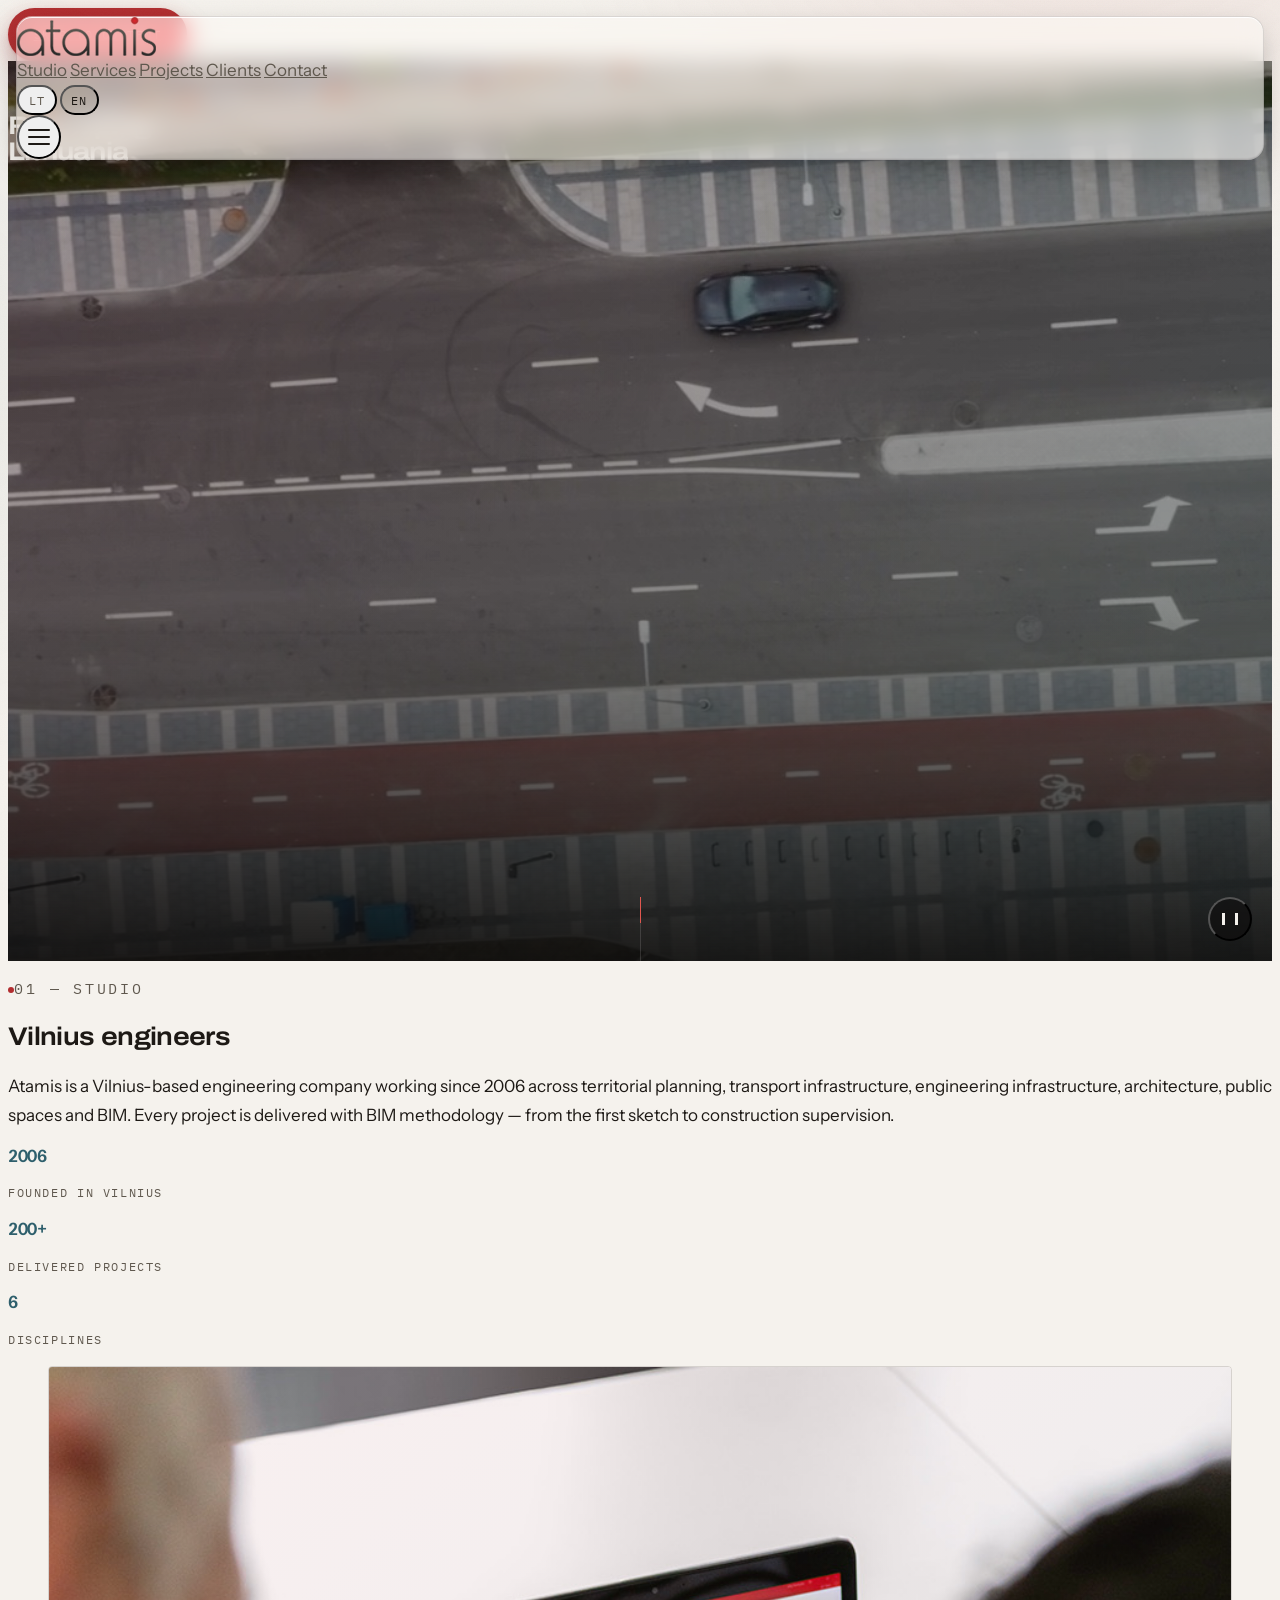
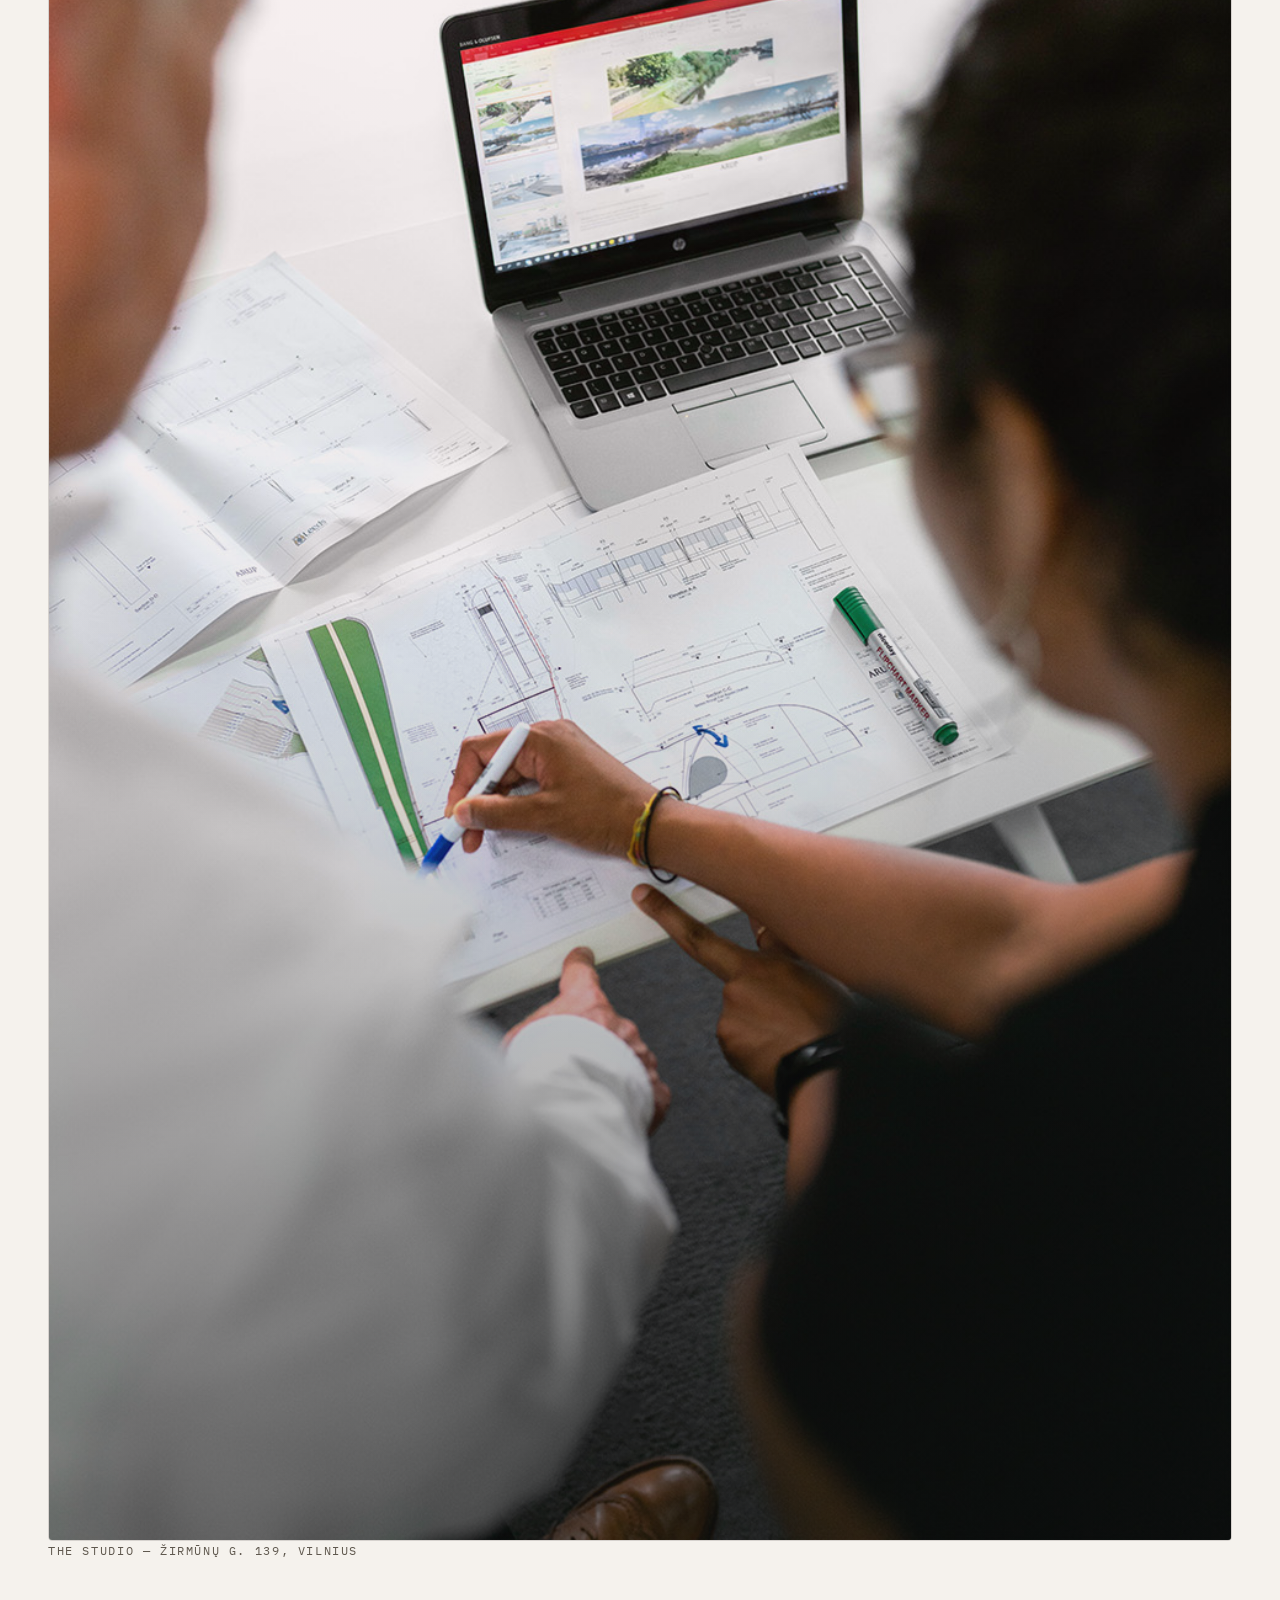
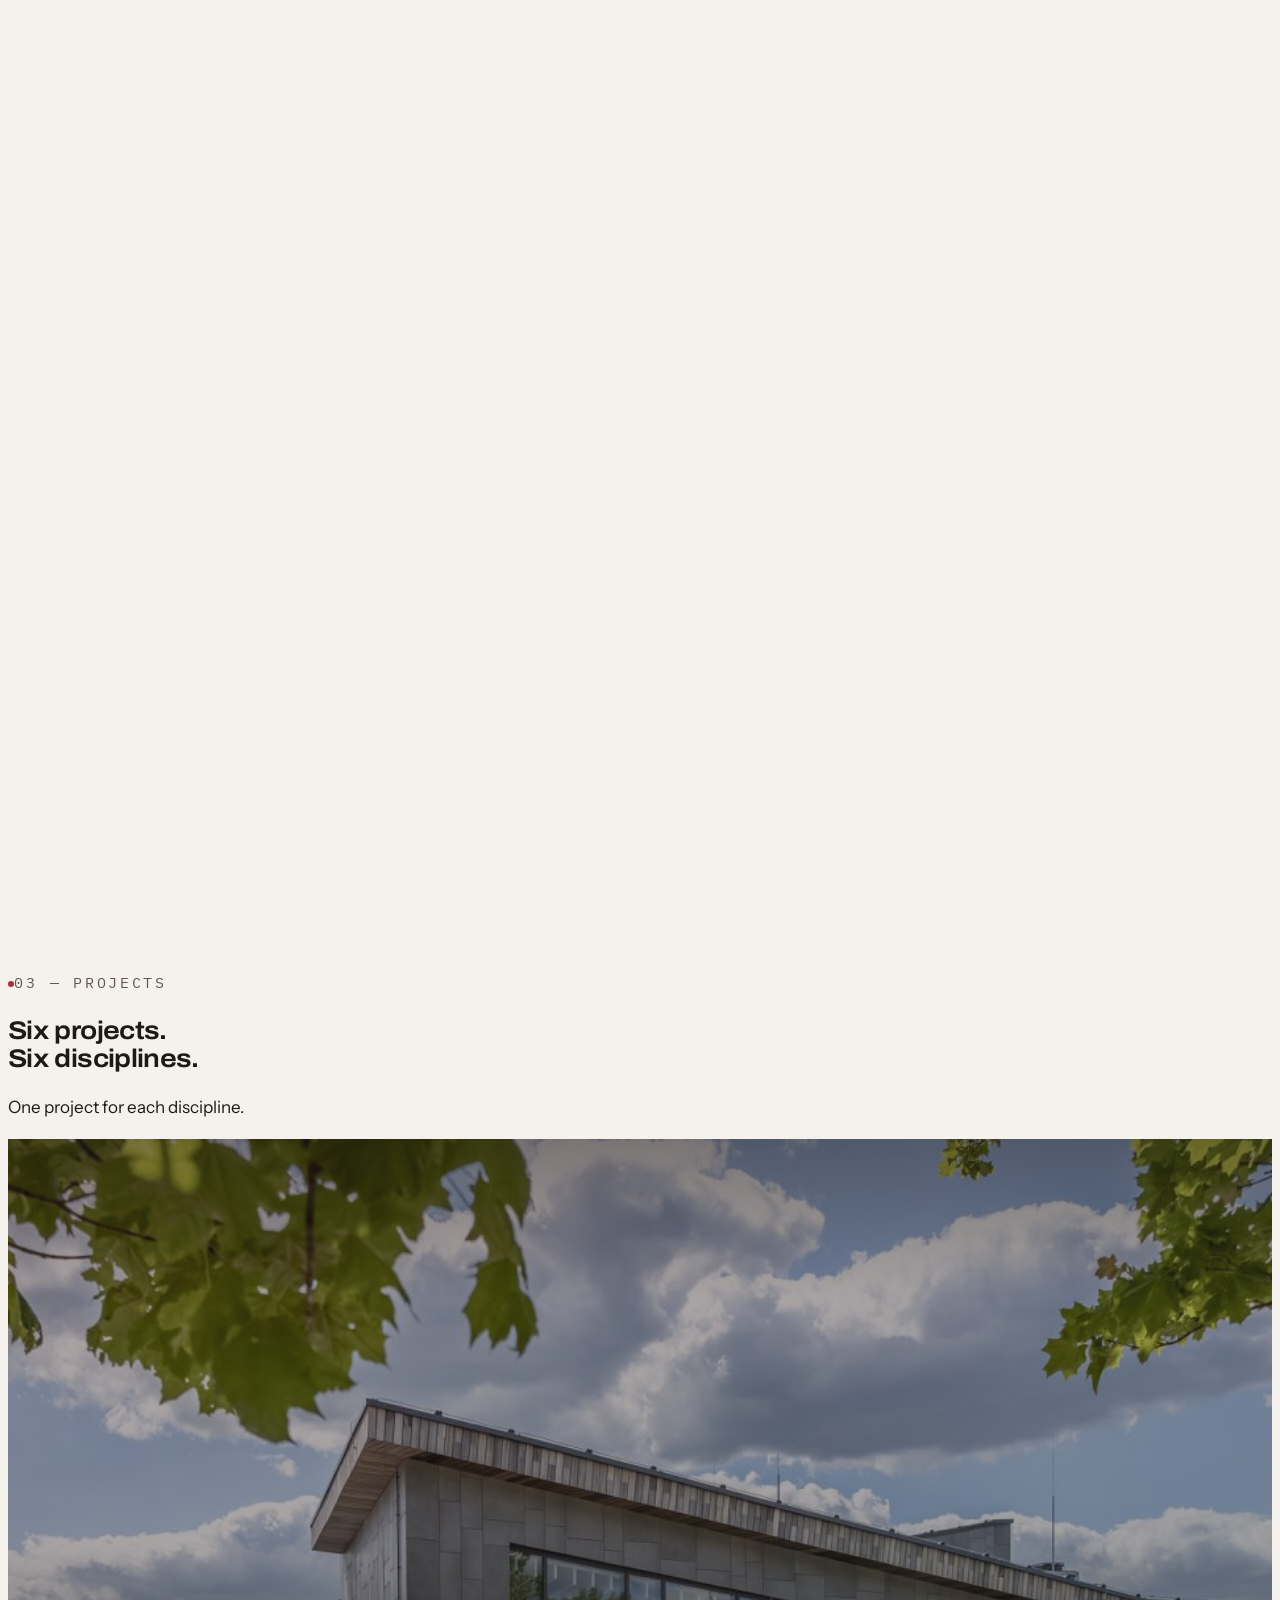
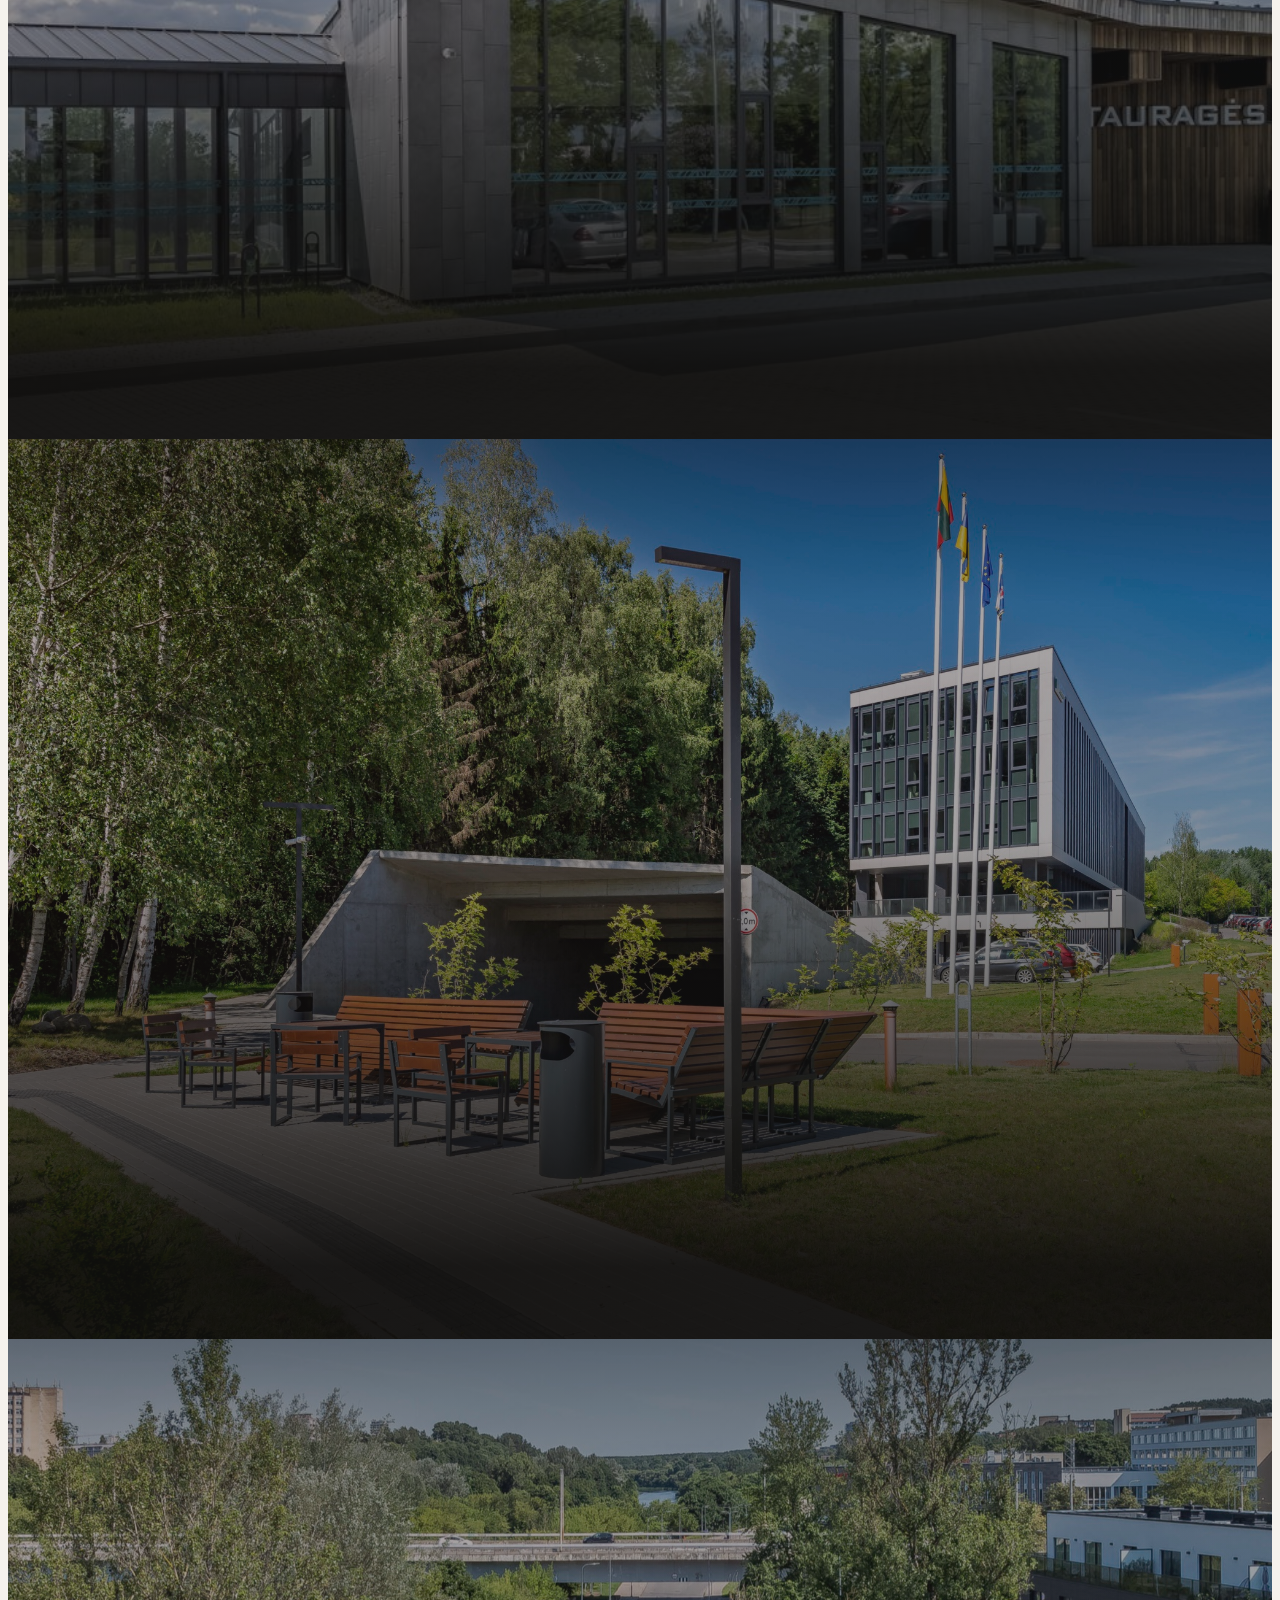
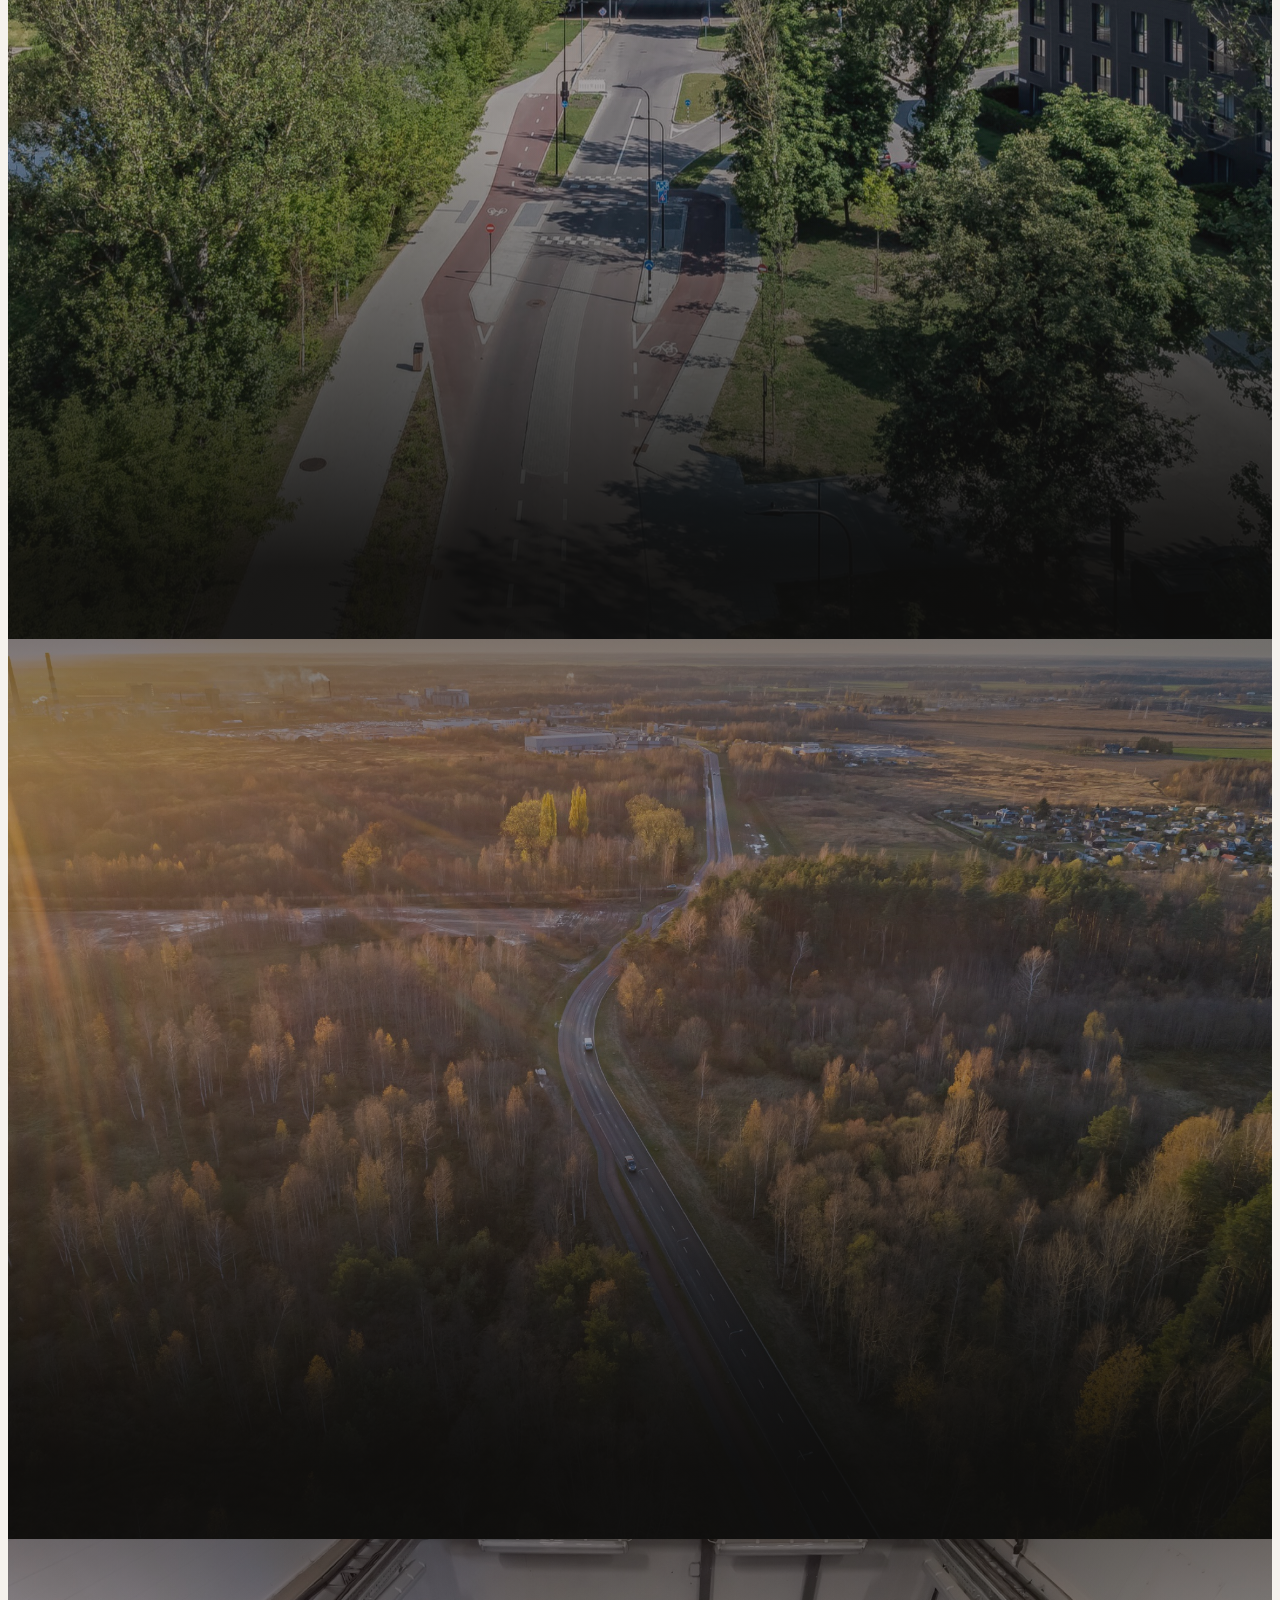
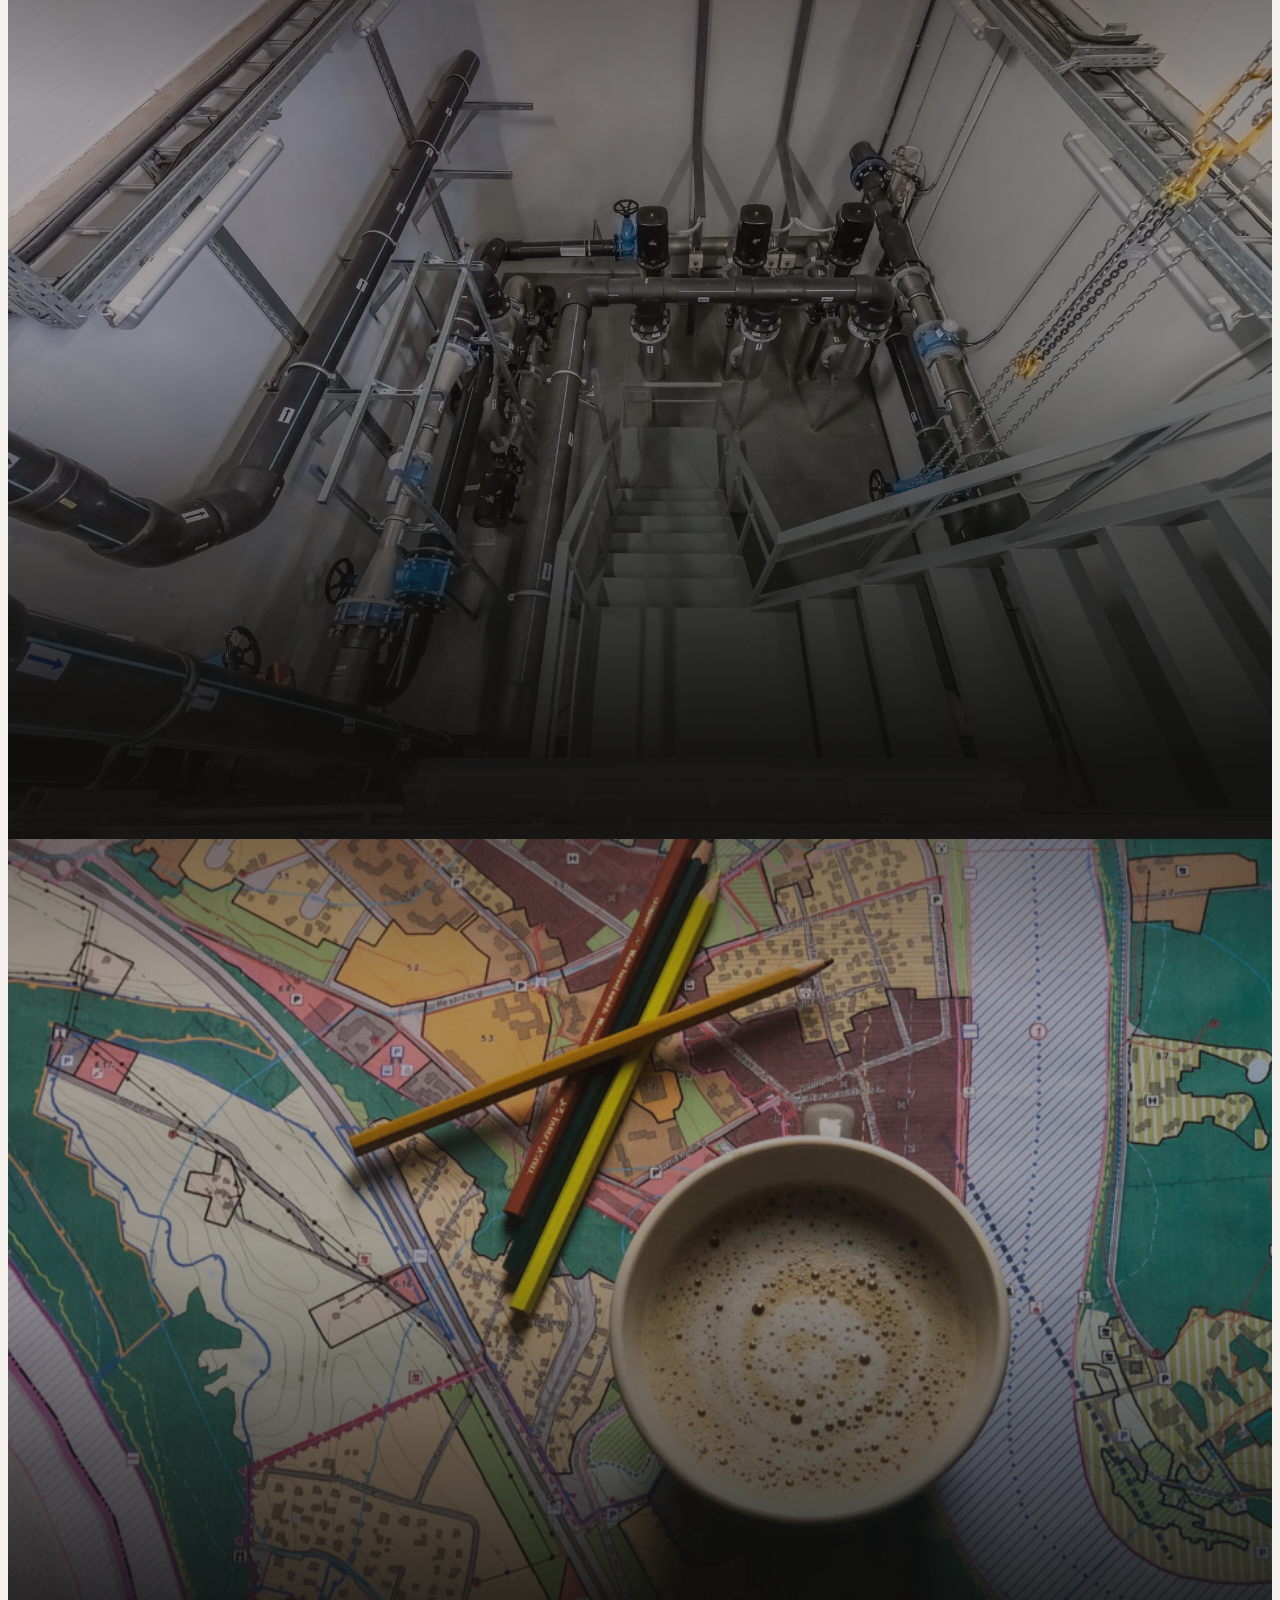
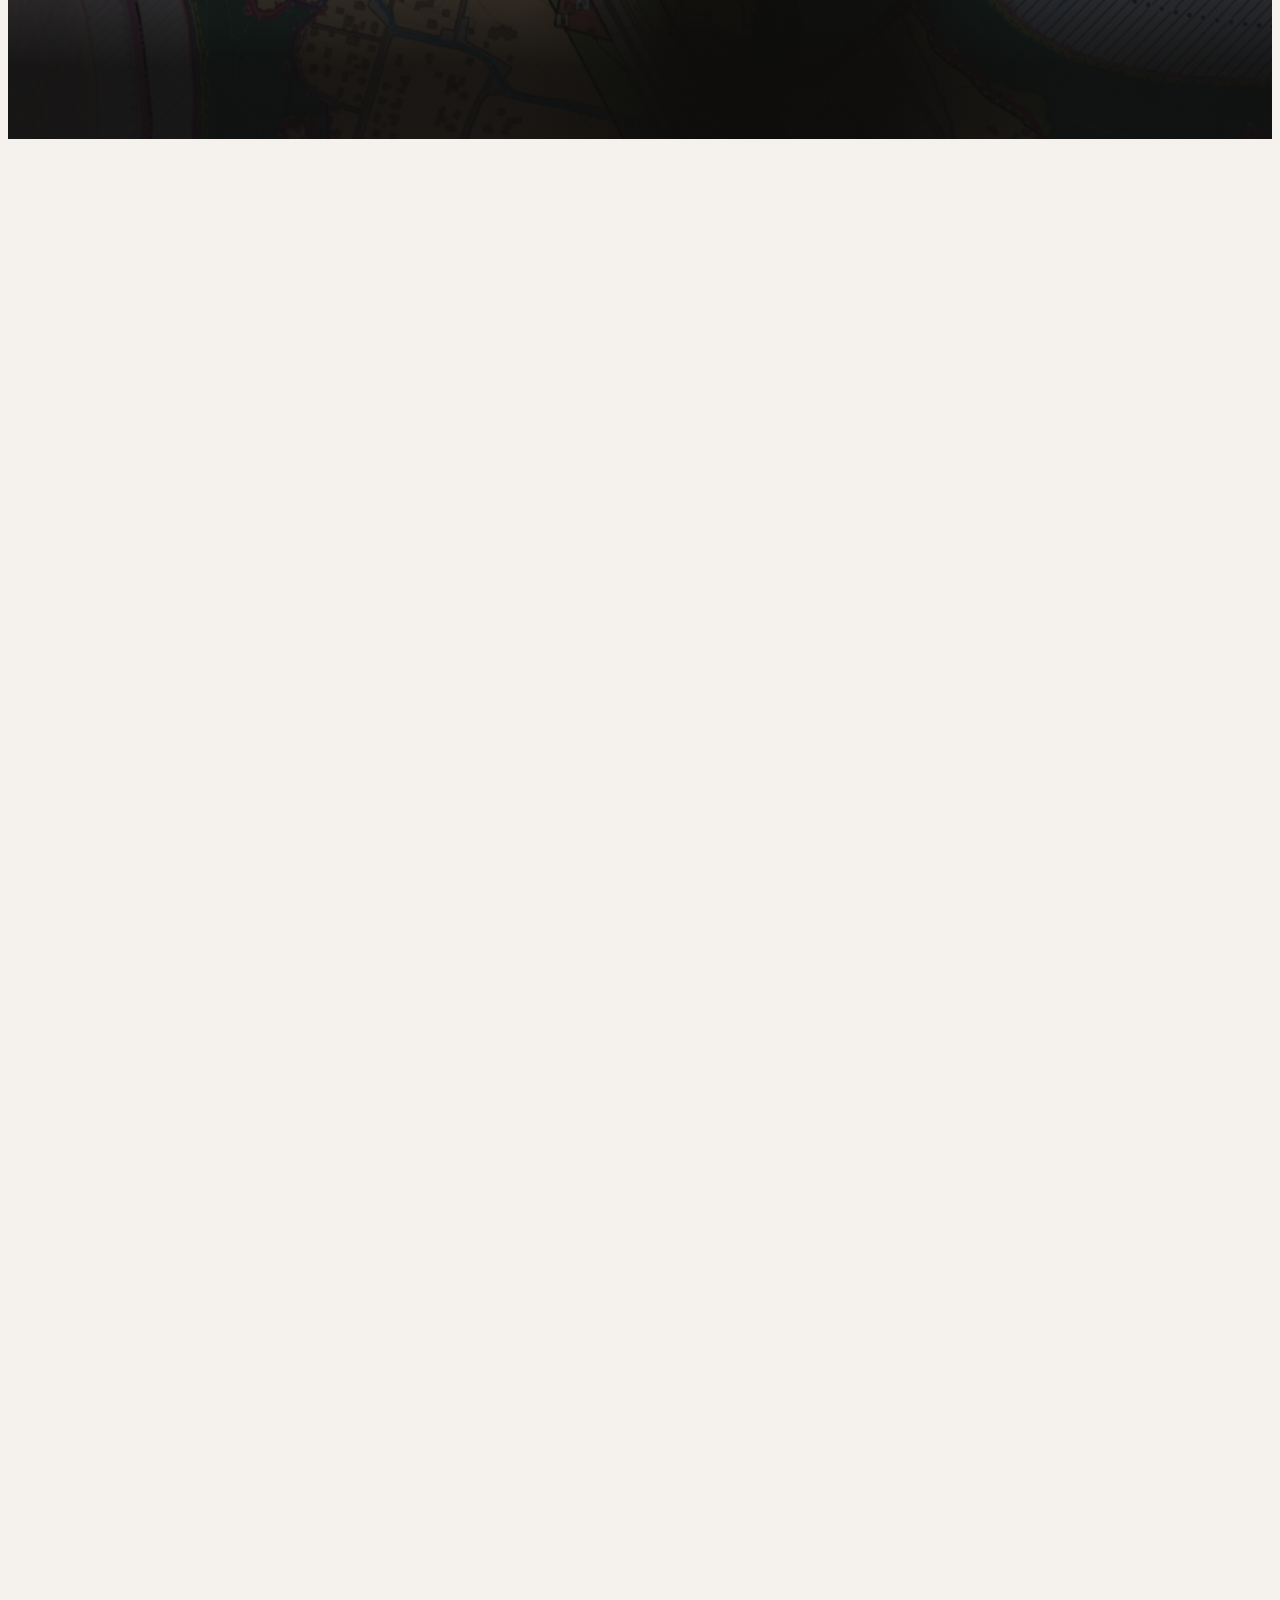
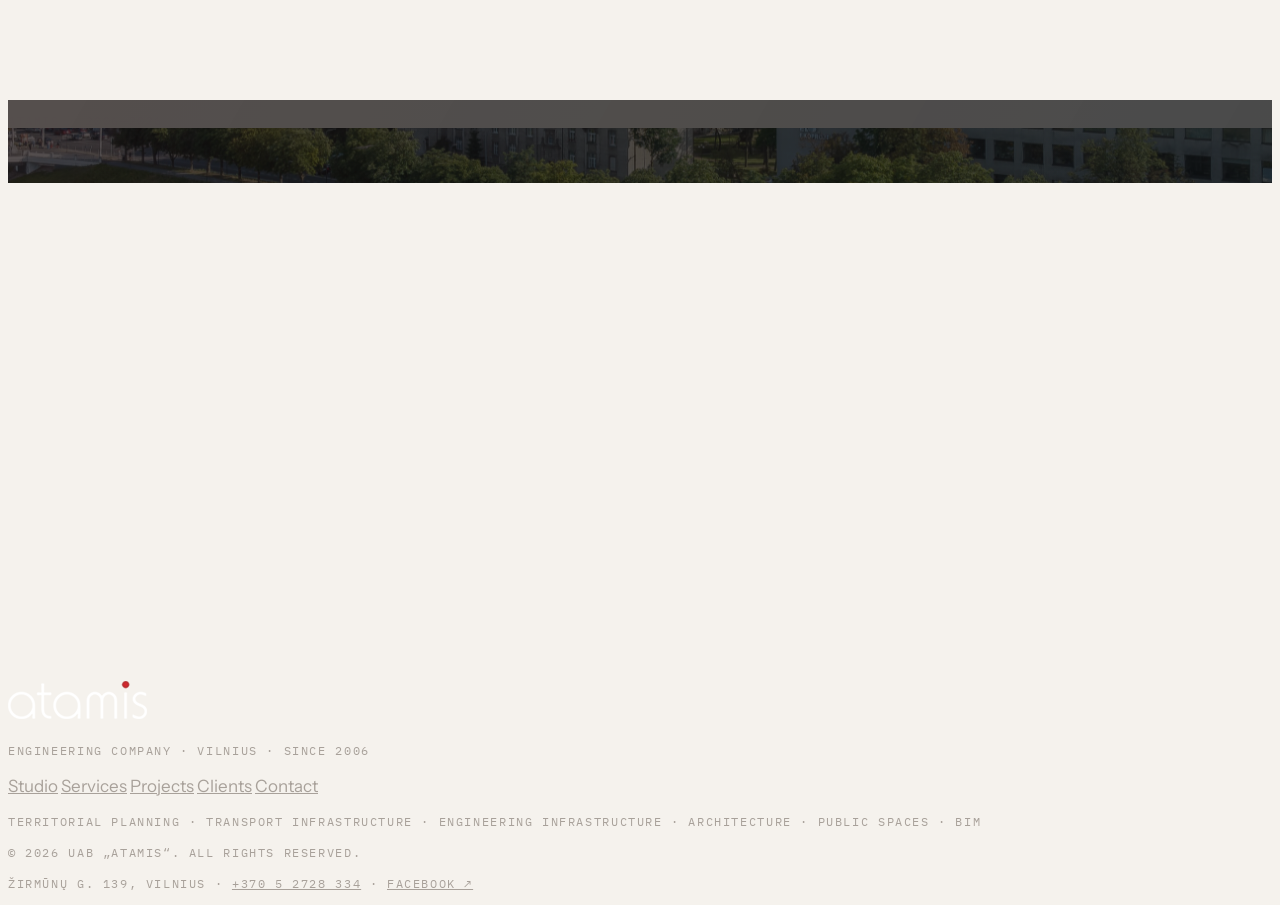
==== commit eb890002: "Add 6 new projects to the gallery from real drone photos New marquee entries (13→19), identified via" ====
--- a/index.html
+++ b/index.html
@@ -956,6 +956,60 @@
           <span class="card-title display-md text-xl block" data-en="Birštonas Resort Master Plan">Birštono kurorto bendrasis planas</span>
         </span>
       </button>
+      <button class="card slide aspect-[4/3]" data-full="assets/img/projects/bio-city.jpg" data-title="BIO CITY II" data-title-en="BIO CITY II"
+        data-cat="Architektūra" data-cat-en="Architecture">
+        <img src="assets/img/thumbs/bio-city.jpg" alt="BIO CITY II biotechnologijų komplekso pastatas Vilniuje" loading="lazy" decoding="async">
+        <div class="card-tint" aria-hidden="true"></div>
+        <span class="card-body">
+          <span class="meta mb-2 block"><span class="dot mr-2" aria-hidden="true"></span><span data-en="Architecture">Architektūra</span></span>
+          <span class="card-title display-md text-xl block" data-en="BIO CITY II">BIO CITY II</span>
+        </span>
+      </button>
+      <button class="card slide aspect-[4/3]" data-full="assets/img/projects/joniskelio-parkas.jpg" data-title="Joniškėlio miesto parkas" data-title-en="Joniškėlis Town Park"
+        data-cat="Viešosios erdvės" data-cat-en="Public spaces">
+        <img src="assets/img/thumbs/joniskelio-parkas.jpg" alt="Joniškėlio miesto parko medinė estrada" loading="lazy" decoding="async">
+        <div class="card-tint" aria-hidden="true"></div>
+        <span class="card-body">
+          <span class="meta mb-2 block"><span class="dot mr-2" aria-hidden="true"></span><span data-en="Public spaces">Viešosios erdvės</span></span>
+          <span class="card-title display-md text-xl block" data-en="Joniškėlis Town Park">Joniškėlio miesto parkas</span>
+        </span>
+      </button>
+      <button class="card slide aspect-[4/3]" data-full="assets/img/projects/vydunelio-darzelis.jpg" data-title="Vaikų darželis „Vydūnėlis“" data-title-en="Vydūnėlis Kindergarten"
+        data-cat="Architektūra" data-cat-en="Architecture">
+        <img src="assets/img/thumbs/vydunelio-darzelis.jpg" alt="Vaikų darželio „Vydūnėlis“ pastatas Pilaitėje" loading="lazy" decoding="async">
+        <div class="card-tint" aria-hidden="true"></div>
+        <span class="card-body">
+          <span class="meta mb-2 block"><span class="dot mr-2" aria-hidden="true"></span><span data-en="Architecture">Architektūra</span></span>
+          <span class="card-title display-md text-xl block" data-en="Vydūnėlis Kindergarten">Vaikų darželis „Vydūnėlis“</span>
+        </span>
+      </button>
+      <button class="card slide aspect-[4/3]" data-full="assets/img/projects/vadovybes-departamentas.jpg" data-title="Vadovybės apsaugos departamentas" data-title-en="Protective Security Department"
+        data-cat="BIM projektai" data-cat-en="BIM projects">
+        <img src="assets/img/thumbs/vadovybes-departamentas.jpg" alt="Vadovybės apsaugos departamento pastatas Vilniuje" loading="lazy" decoding="async">
+        <div class="card-tint" aria-hidden="true"></div>
+        <span class="card-body">
+          <span class="meta mb-2 block"><span class="dot mr-2" aria-hidden="true"></span><span data-en="BIM projects">BIM projektai</span></span>
+          <span class="card-title display-md text-xl block" data-en="Protective Security Department">Vadovybės apsaugos departamentas</span>
+        </span>
+      </button>
+      <button class="card slide aspect-[4/3]" data-full="assets/img/projects/kulturos-centras.jpg" data-title="Kultūros centras ir biblioteka" data-title-en="Culture Centre and Library"
+        data-cat="Architektūra" data-cat-en="Architecture">
+        <img src="assets/img/thumbs/kulturos-centras.jpg" alt="Kultūros centro ir bibliotekos pastatas" loading="lazy" decoding="async">
+        <div class="card-tint" aria-hidden="true"></div>
+        <span class="card-body">
+          <span class="meta mb-2 block"><span class="dot mr-2" aria-hidden="true"></span><span data-en="Architecture">Architektūra</span></span>
+          <span class="card-title display-md text-xl block" data-en="Culture Centre and Library">Kultūros centras ir biblioteka</span>
+        </span>
+      </button>
+      <button class="card slide aspect-[4/3]" data-full="assets/img/projects/silo-mokykla.jpg" data-title="Vilniaus Šilo specialioji mokykla" data-title-en="Vilnius Šilas Special School"
+        data-cat="Architektūra" data-cat-en="Architecture">
+        <img src="assets/img/thumbs/silo-mokykla.jpg" alt="Vilniaus Šilo specialiosios mokyklos pastatas" loading="lazy" decoding="async">
+        <div class="card-tint" aria-hidden="true"></div>
+        <span class="card-body">
+          <span class="meta mb-2 block"><span class="dot mr-2" aria-hidden="true"></span><span data-en="Architecture">Architektūra</span></span>
+          <span class="card-title display-md text-xl block" data-en="Vilnius Šilas Special School">Vilniaus Šilo specialioji mokykla</span>
+        </span>
+      </button>
     </div>
   </div>
 </section>
@@ -1275,7 +1329,9 @@
     boxImg.alt = title;
     boxTitle.textContent = title;
     boxCat.textContent = en ? (card.dataset.catEn || card.dataset.cat) : (card.dataset.cat || '');
-    boxDesc.textContent = en ? (card.dataset.descEn || card.dataset.desc) : (card.dataset.desc || '');
+    const desc = (en ? (card.dataset.descEn || card.dataset.desc) : card.dataset.desc) || '';
+    boxDesc.textContent = desc;
+    boxDesc.style.display = desc ? '' : 'none'; // some projects have no description yet
     box.showModal();
   }));
   $('#lightbox-close').addEventListener('click', () => box.close());
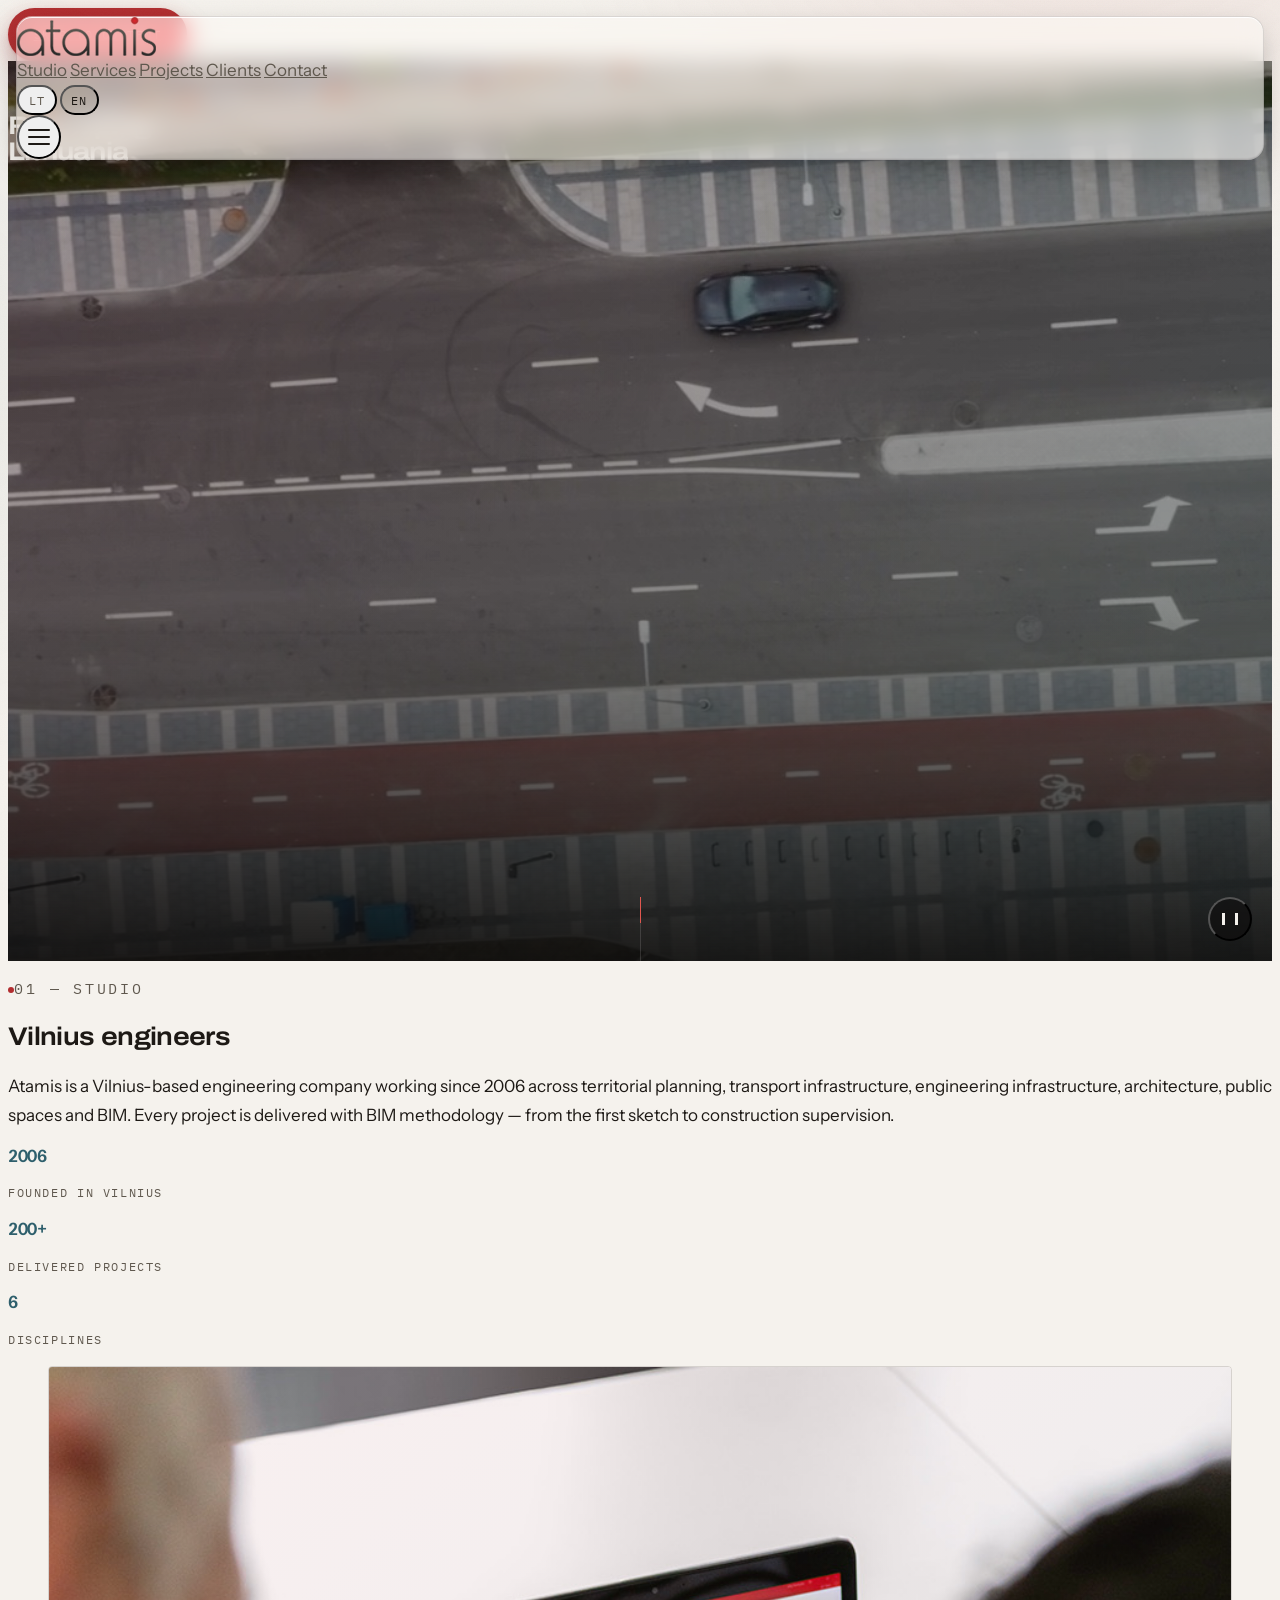
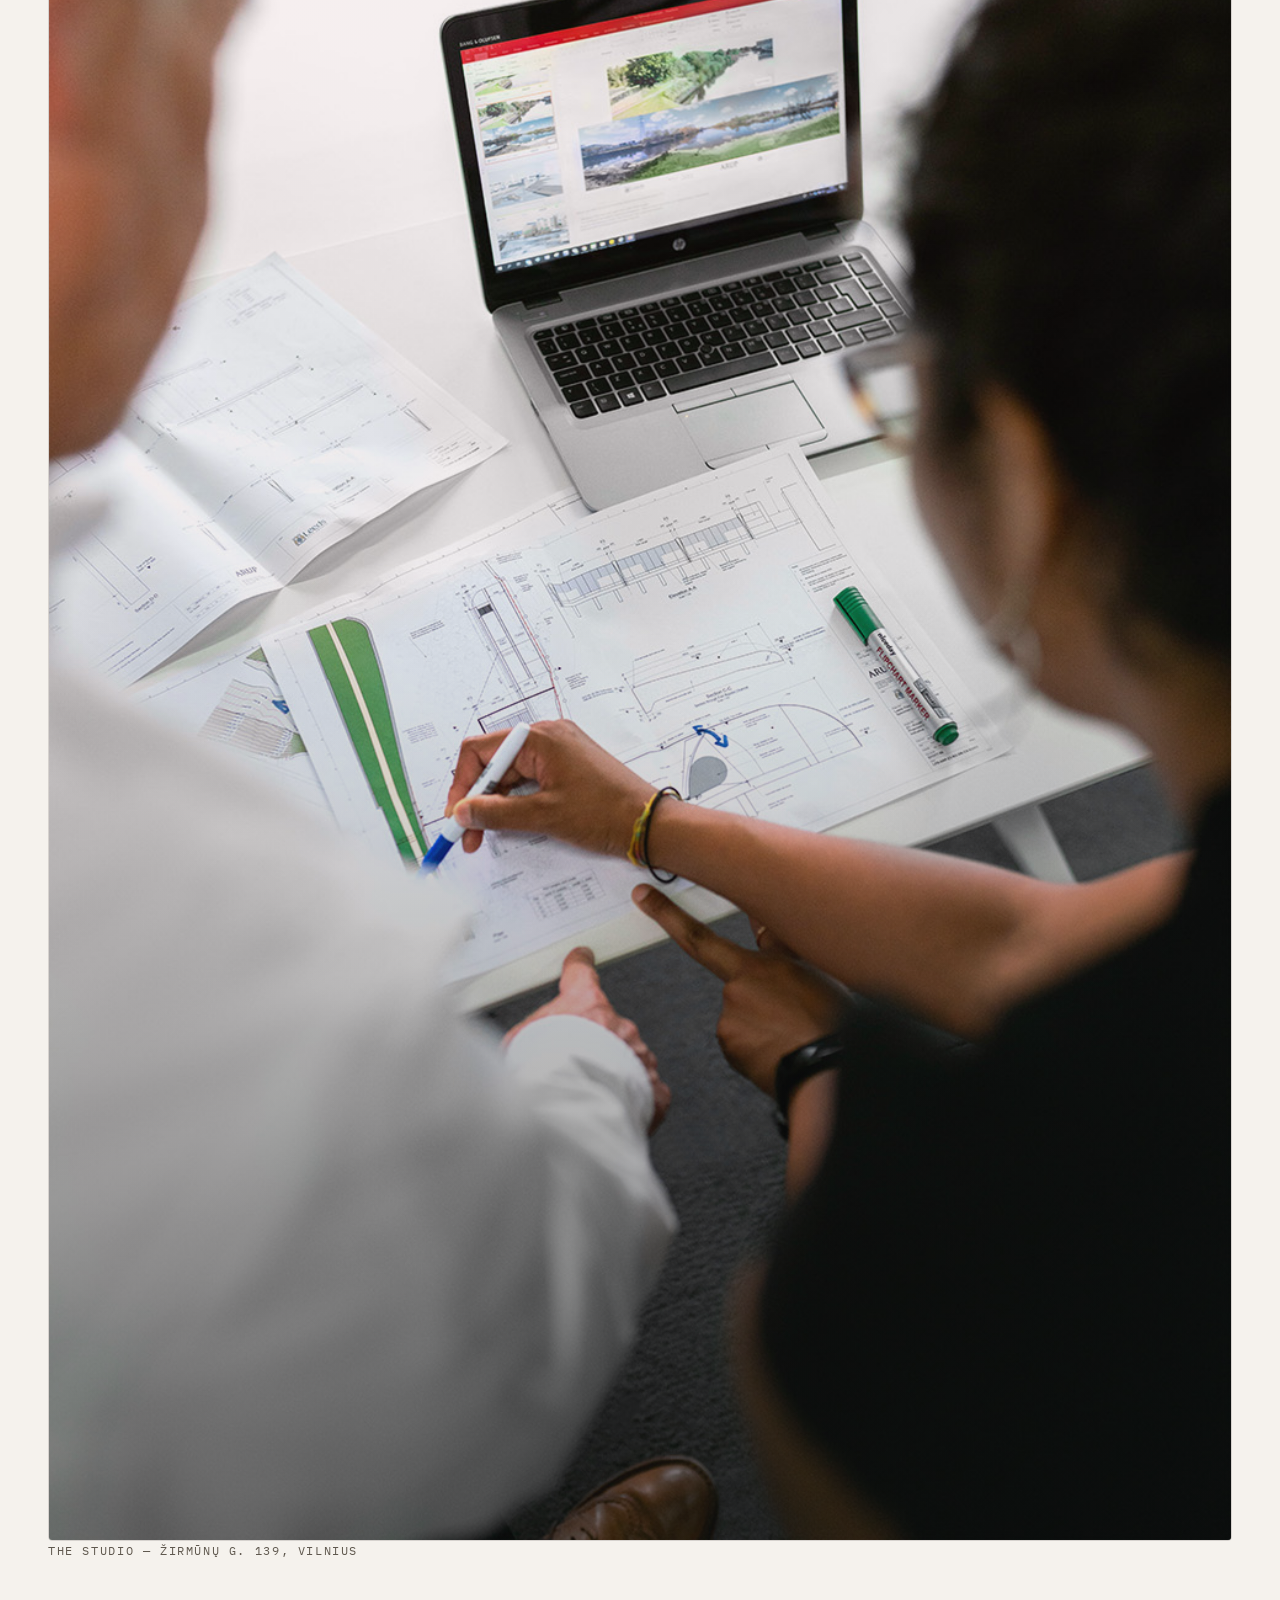
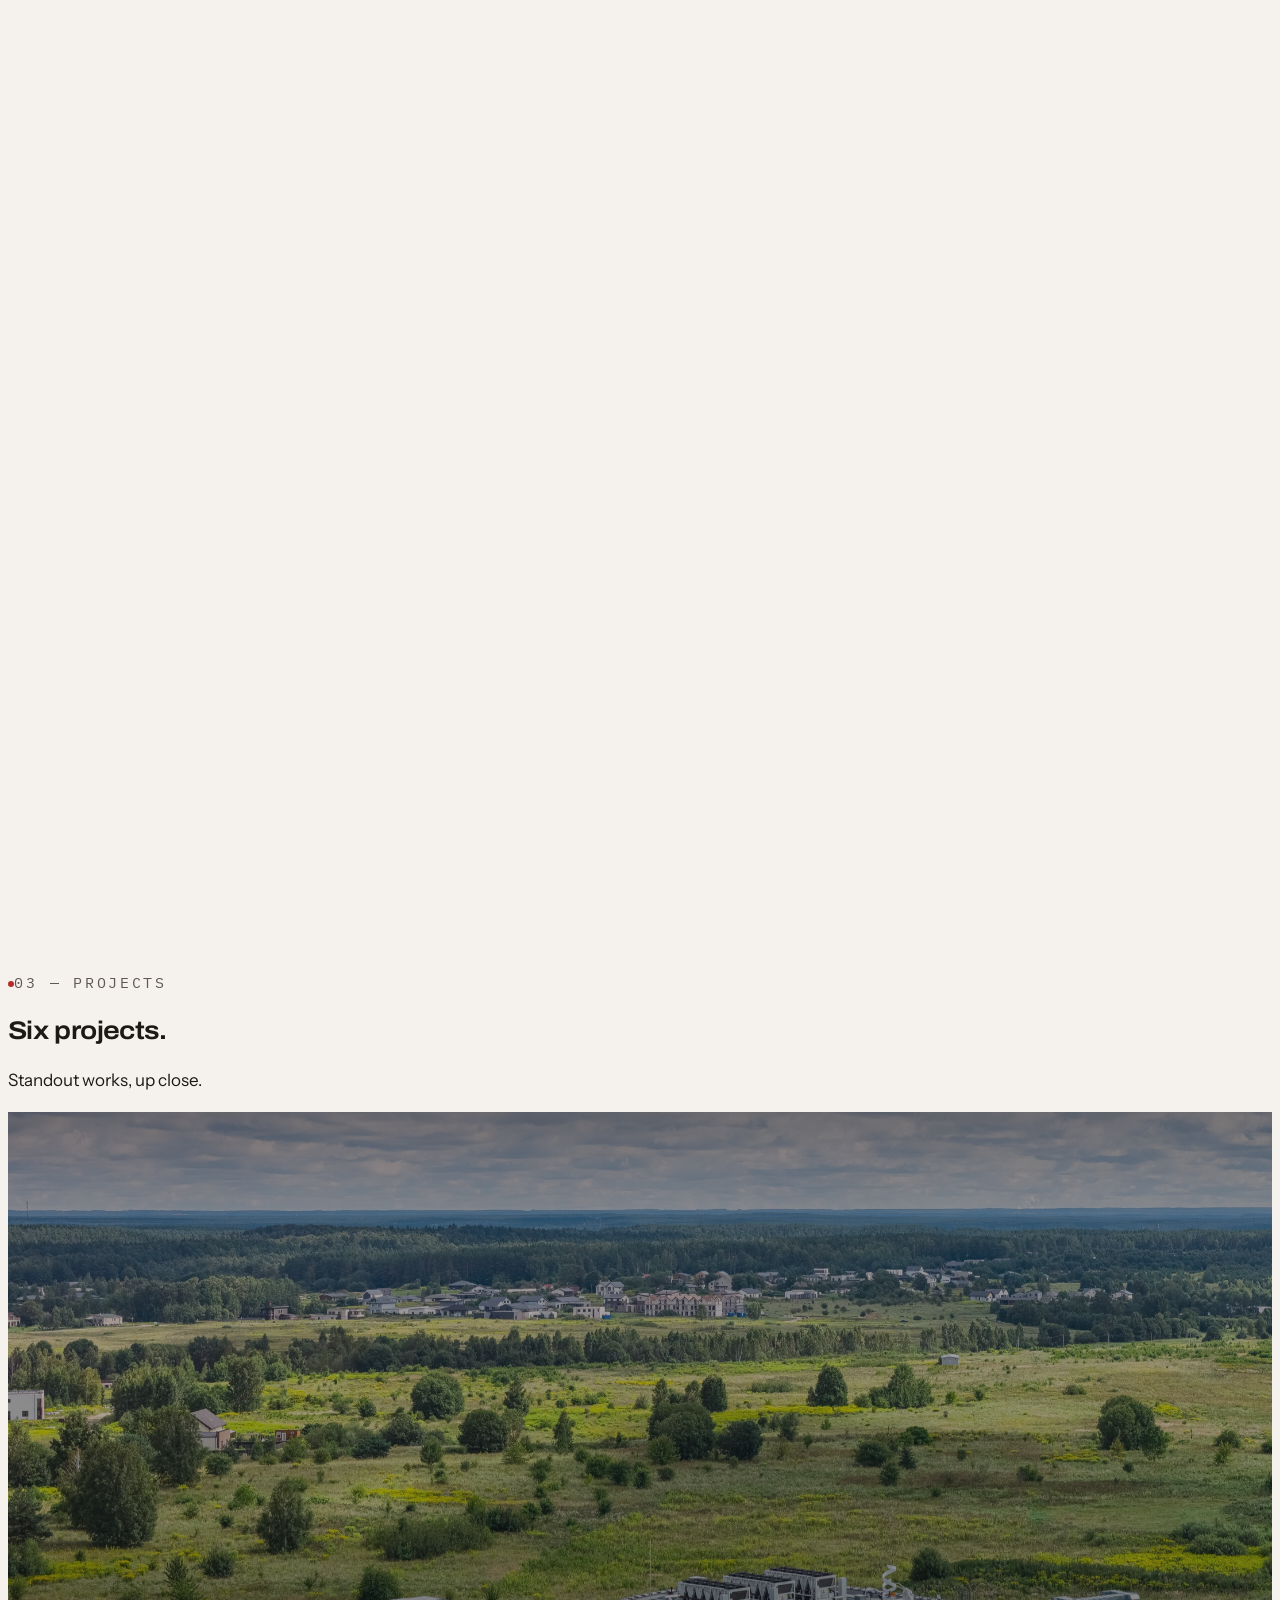
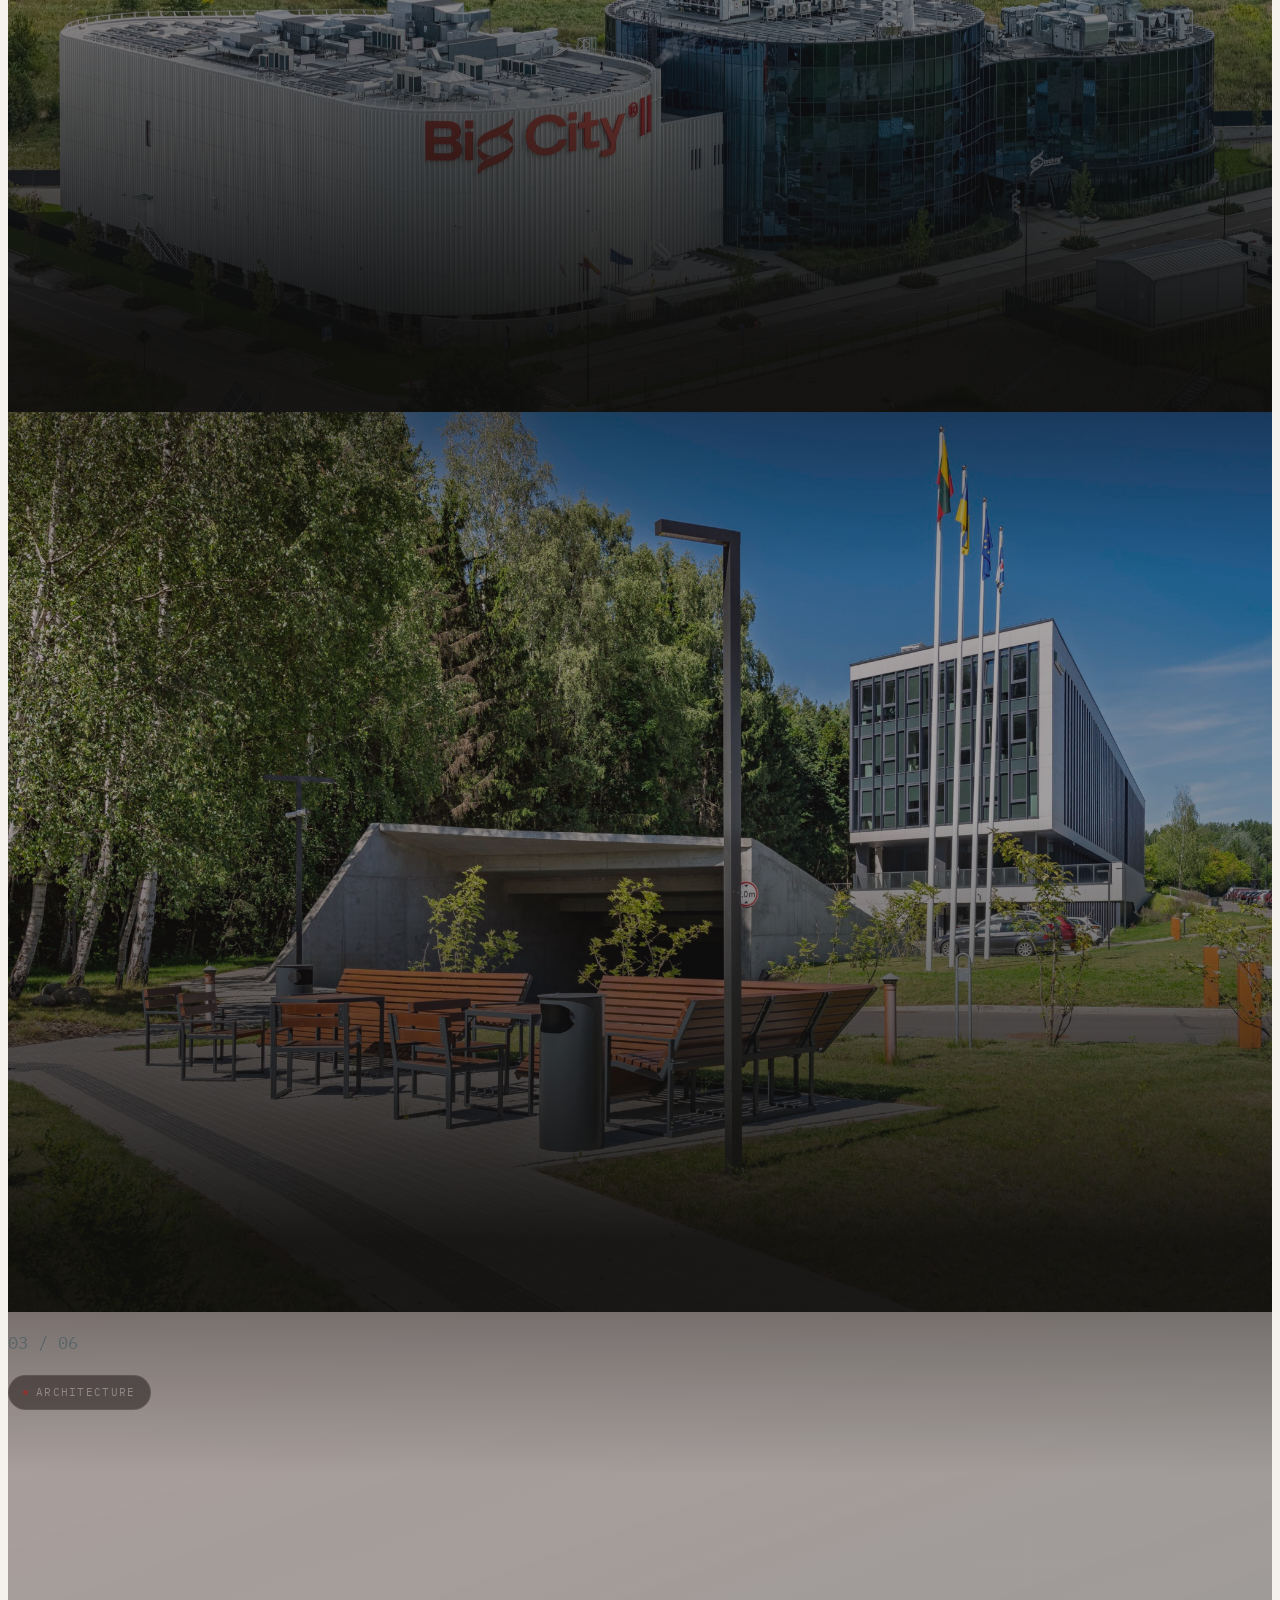
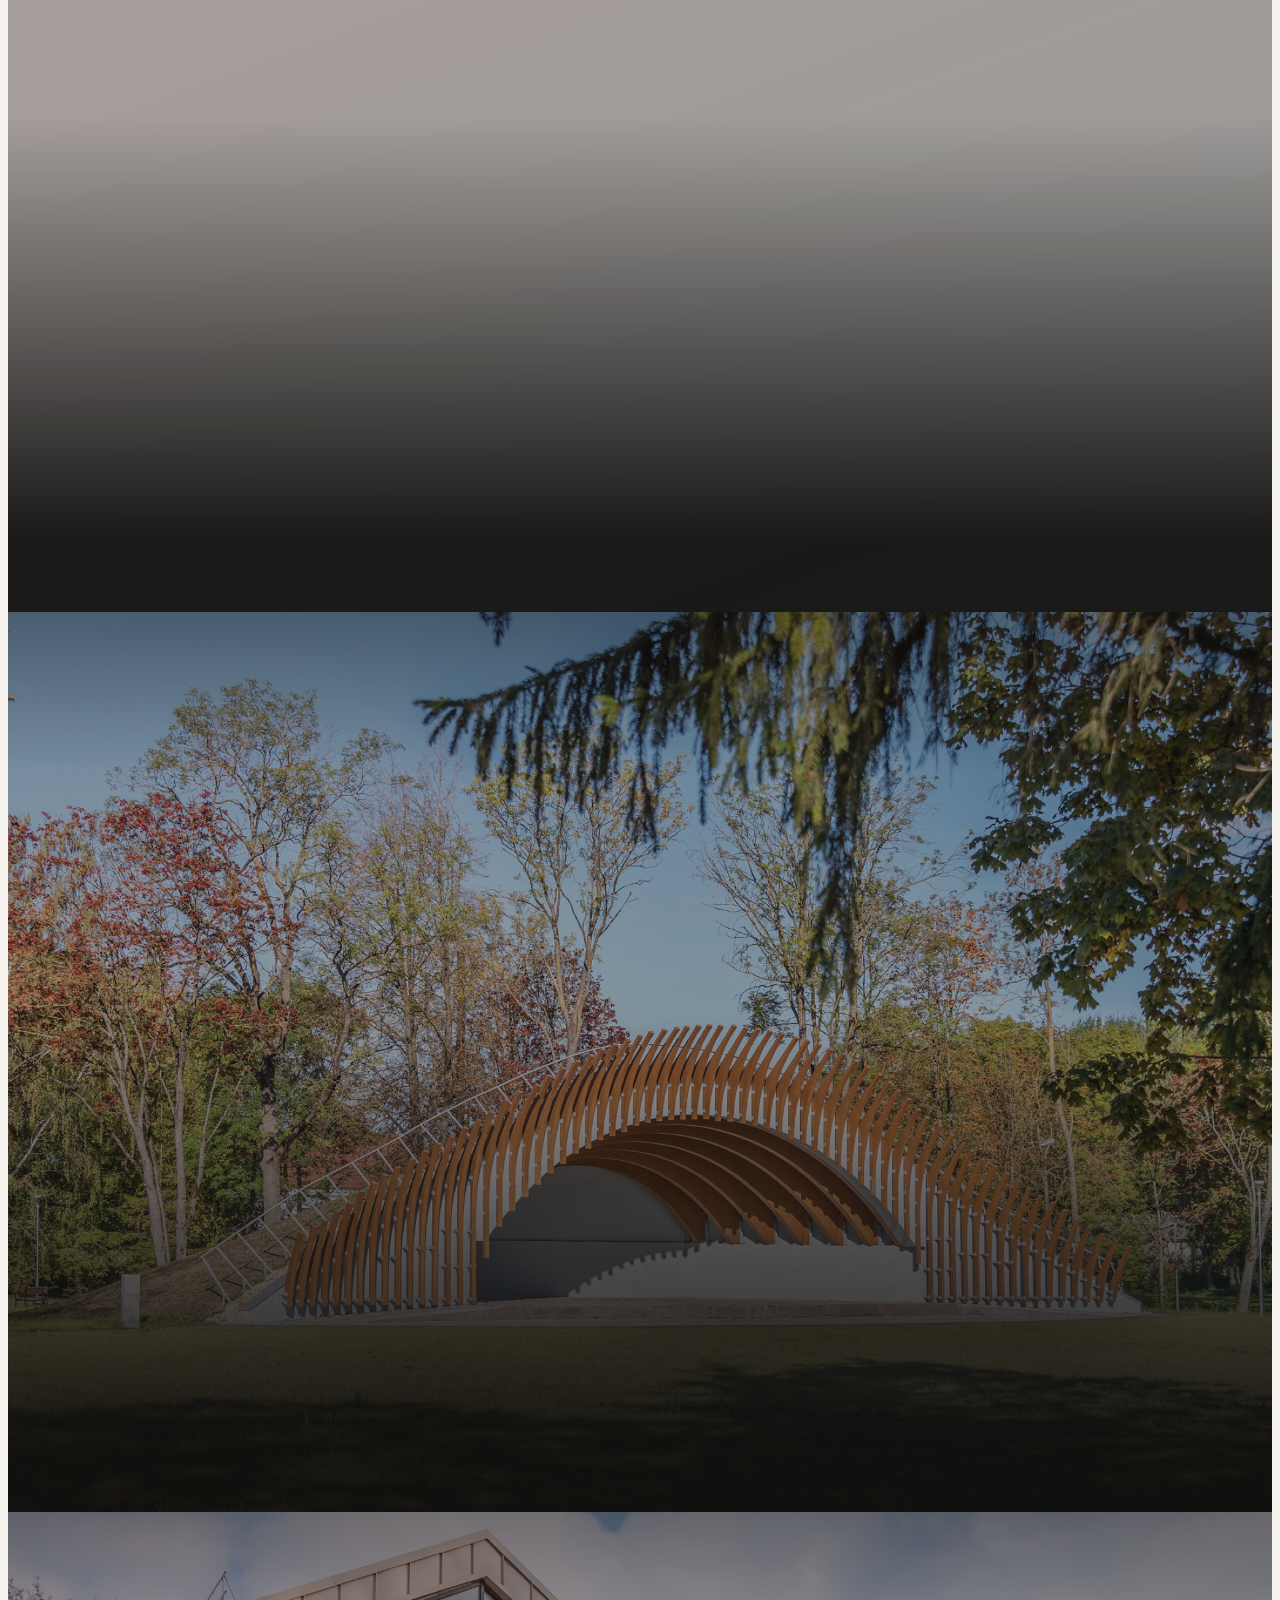
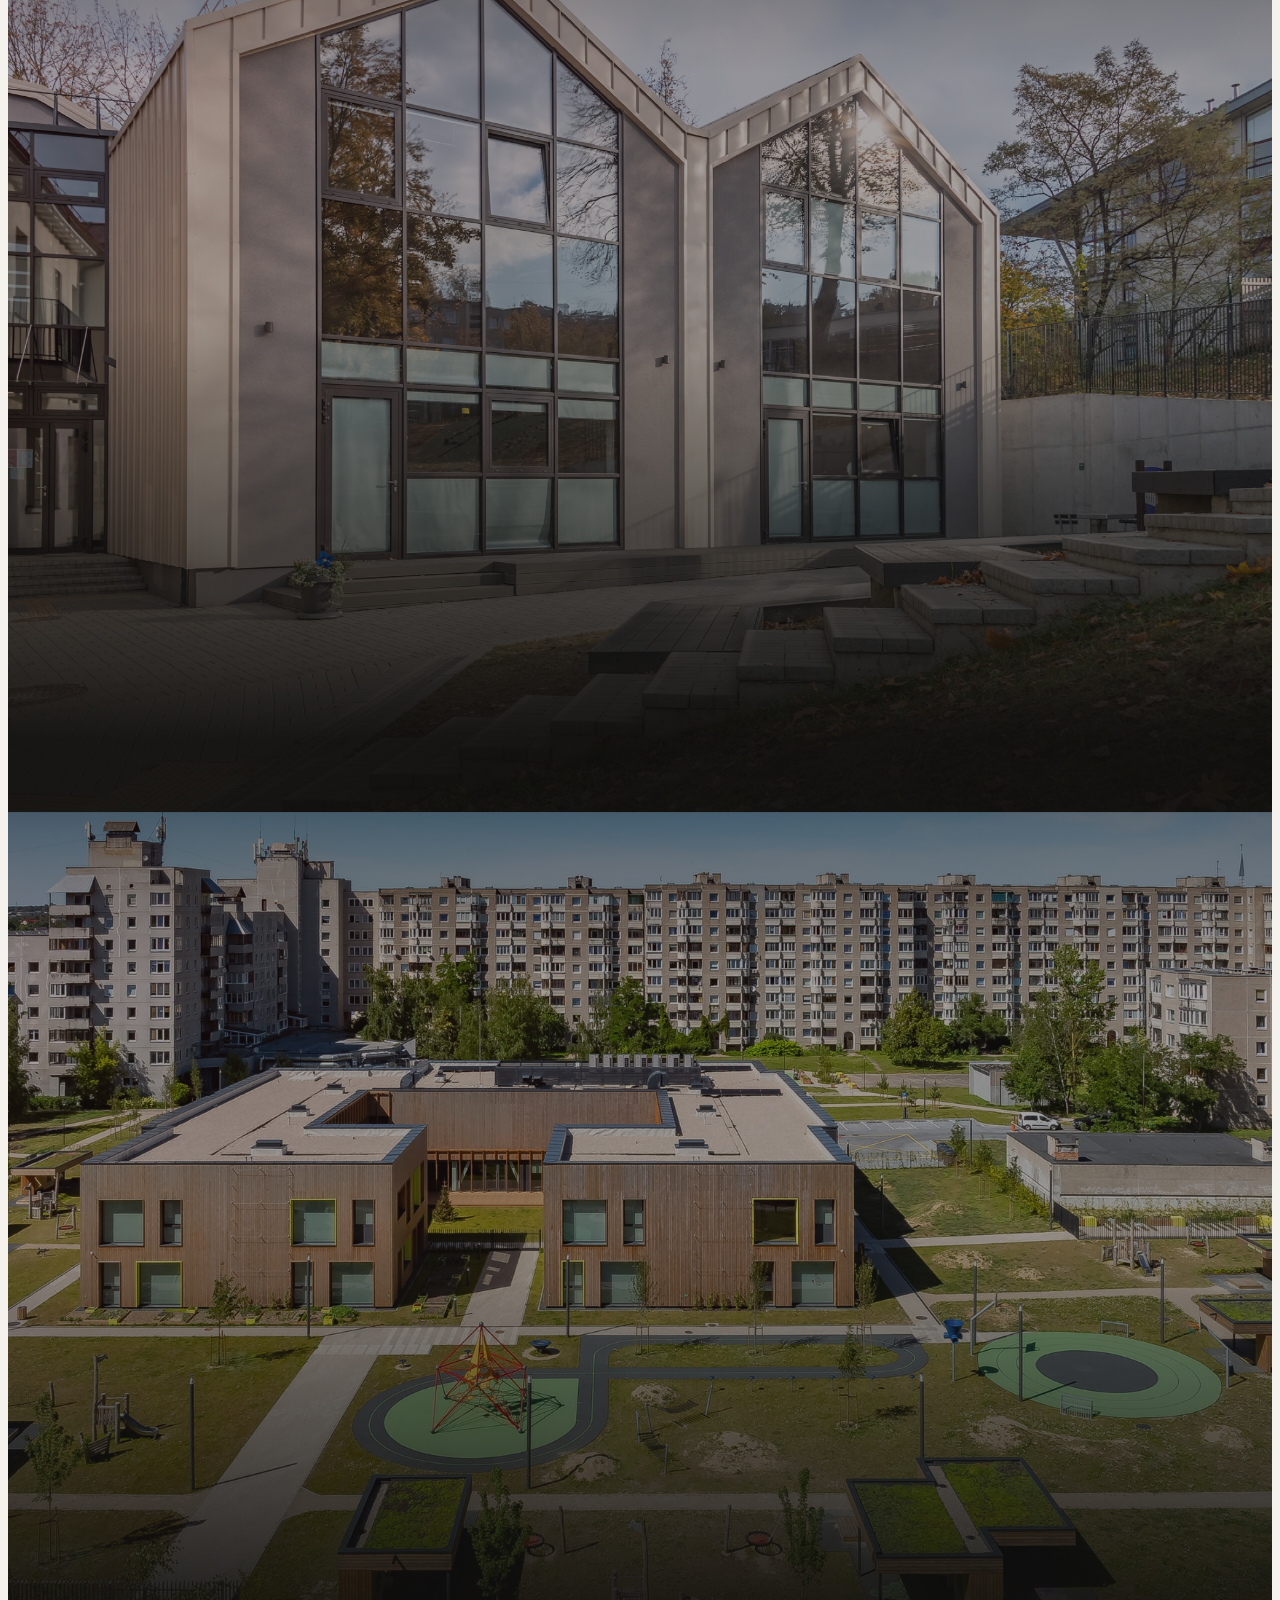
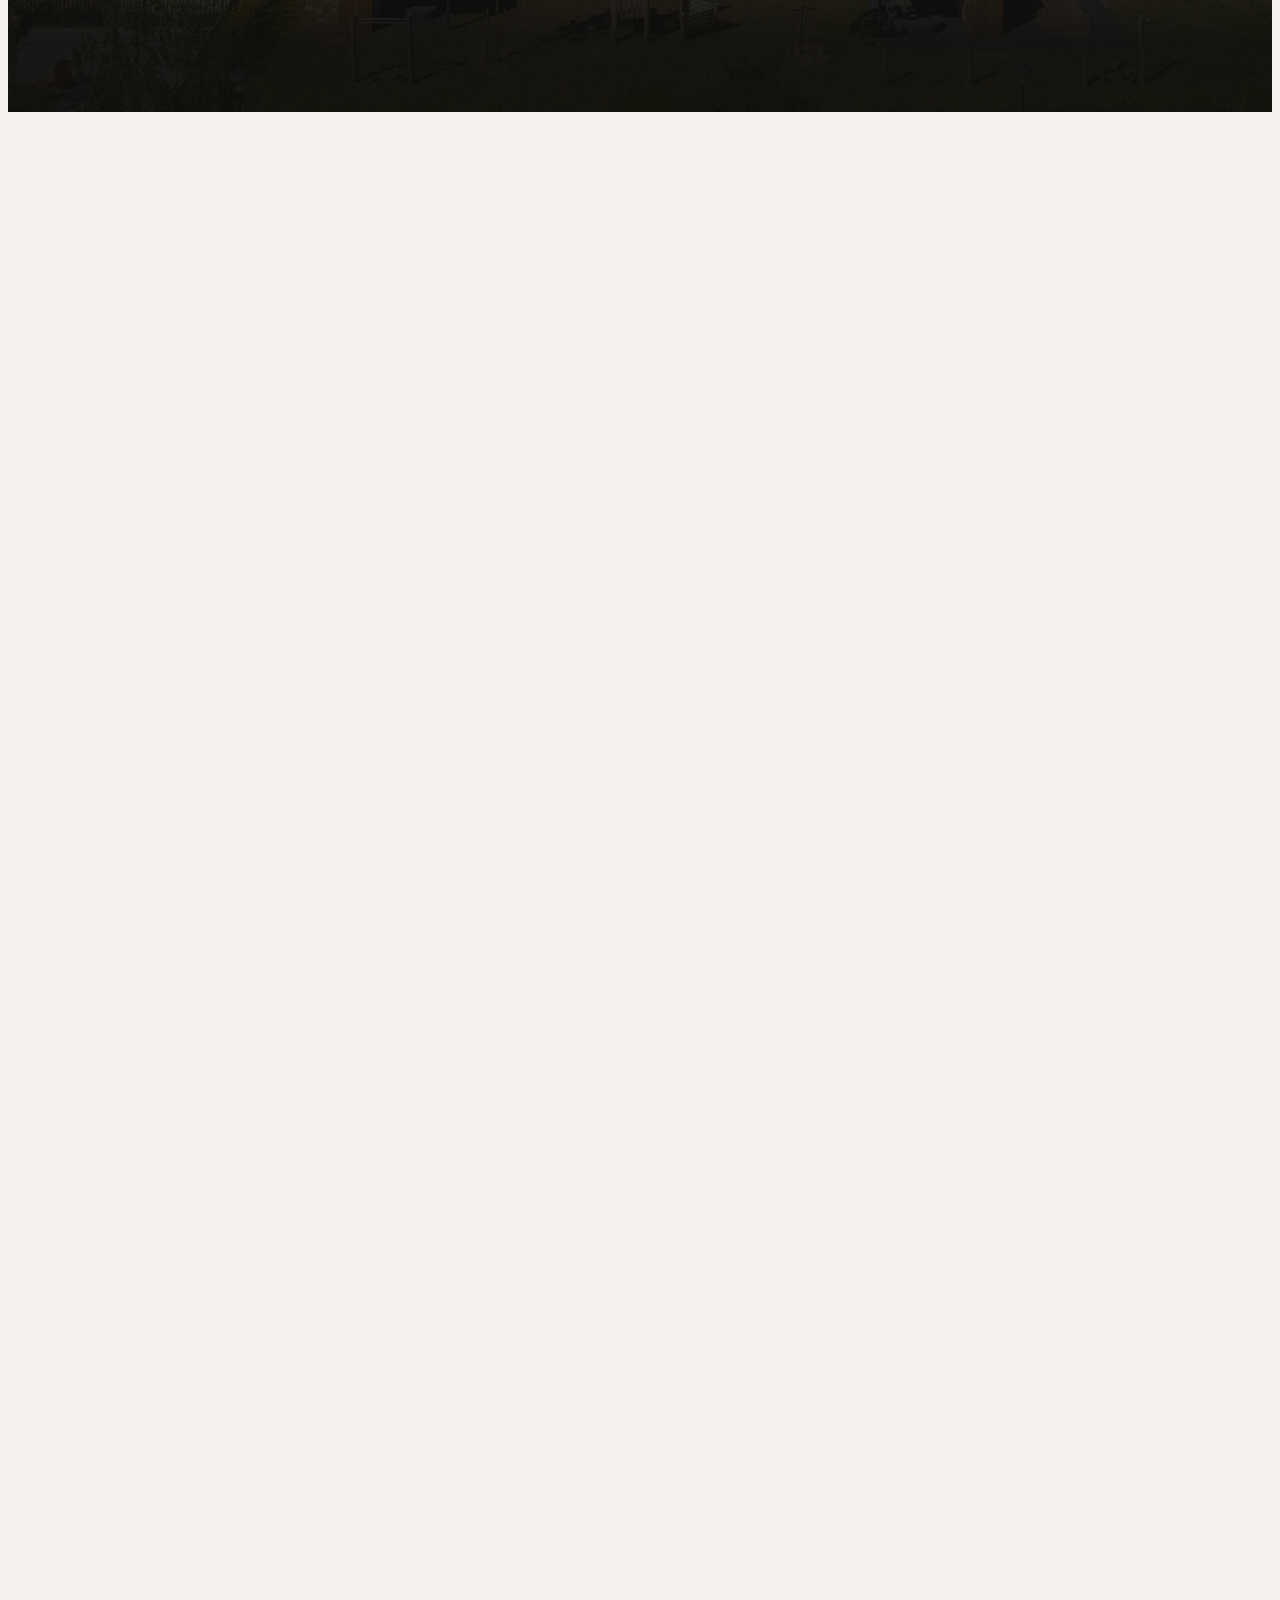
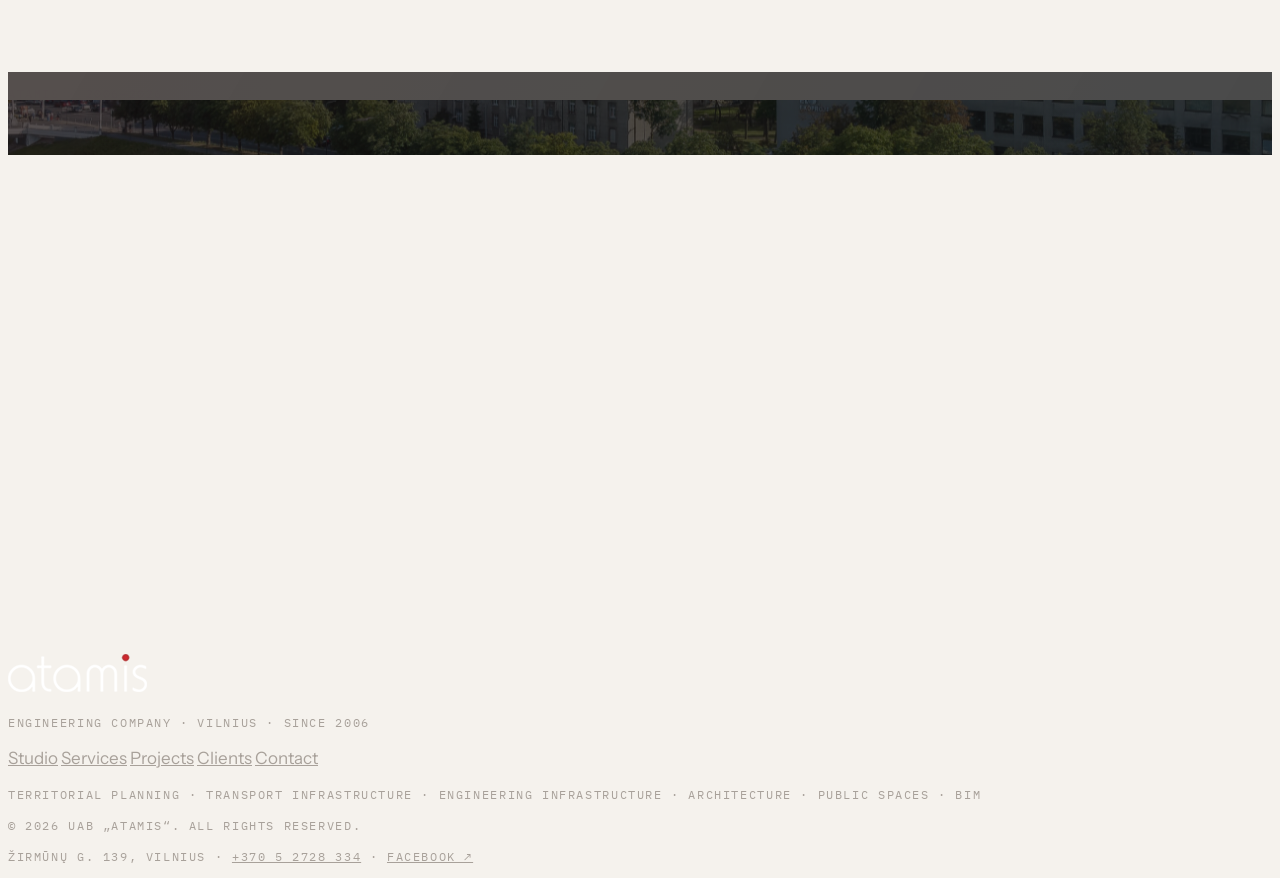
==== commit ed9d026d: "Rebuild project deck with the best new drone photos Kept the police commissariat panel (with its des" ====
--- a/index.html
+++ b/index.html
@@ -665,33 +665,26 @@
     <div class="mt-10 md:flex md:items-end md:justify-between gap-10">
       <h2 class="display-lg text-[clamp(2.3rem,5vw,4.3rem)]">
         <span class="mask"><span data-en="Six projects.">Šeši projektai.</span></span>
-        <span class="mask"><span style="--d:.1s" data-en="Six disciplines.">Šešios sritys.</span></span>
       </h2>
       <p class="rv mt-6 md:mt-0 text-ink-dim max-w-[38ch]" style="--d:.2s"
-         data-en="One project for each discipline.">
-        Po vieną projektą kiekvienai sričiai.</p>
+         data-en="Standout works, up close.">
+        Išskirtiniai darbai iš arti.</p>
     </div>
   </div>
 
   <div class="deck" id="deck">
     <!-- 1 -->
     <article class="deck-panel">
-      <div class="deck-media"><img src="assets/img/projects/taurages-baseinas.jpg" alt="Tauragės plaukimo baseino pastatas" loading="lazy" decoding="async"></div>
+      <div class="deck-media"><img src="assets/img/projects/bio-city.jpg" alt="BIO CITY II biotechnologijų komplekso pastatas Vilniuje" loading="lazy" decoding="async"></div>
       <div class="deck-tint" aria-hidden="true"></div>
       <div class="deck-shade" aria-hidden="true"></div>
       <div class="deck-cap relative h-full max-w-[1400px] mx-auto px-6 md:px-10 flex flex-col justify-end pb-16 md:pb-20">
         <p class="deck-index text-sm">01 / 06</p>
         <div class="flex flex-wrap gap-3 mt-5">
           <span class="chip"><span class="dot" aria-hidden="true"></span><span data-en="Architecture">Architektūra</span></span>
-          <span class="chip">Tauragė</span>
+          <span class="chip">Vilnius</span>
         </div>
-        <h3 class="display-lg mt-5 text-[clamp(1.9rem,5vw,4.2rem)] max-w-[16ch]" data-en="Tauragė Swimming Pool">Tauragės baseinas</h3>
-        <p class="mt-4 text-bone-dim max-w-[56ch]"
-           data-en="A former military-town culture building reconstructed into a sports complex that became the town's gathering place: a 25 m swimming pool, leisure and children's pools, three saunas and water attractions.">
-          Buvusio karinio miestelio kultūros pastato rekonstrukcija į sporto kompleksą, tapusį miesto
-          bendruomenės traukos centru: 25 m plaukimo baseinas, pramoginis ir vaikų baseinai, trys
-          pirtys ir vandens atrakcijos.</p>
-        <p class="deck-facts meta mt-5" data-en="25 m pool · 3 saunas · Reconstruction and new extension">25 m baseinas · 3 pirtys · Rekonstrukcija ir naujas priestatas</p>
+        <h3 class="display-lg mt-5 text-[clamp(1.9rem,5vw,4.2rem)] max-w-[16ch]" data-en="BIO CITY II">BIO CITY II</h3>
       </div>
     </article>
     <!-- 2 -->
@@ -716,80 +709,57 @@
     </article>
     <!-- 3 -->
     <article class="deck-panel">
-      <div class="deck-media"><img src="assets/img/projects/neries-krantine.jpg" alt="Neries krantinės viešoji erdvė Vilniuje" loading="lazy" decoding="async"></div>
+      <div class="deck-media"><img src="assets/img/projects/kulturos-centras.jpg" alt="Kultūros centro ir bibliotekos pastatas" loading="lazy" decoding="async"></div>
       <div class="deck-tint" aria-hidden="true"></div>
       <div class="deck-shade" aria-hidden="true"></div>
       <div class="deck-cap relative h-full max-w-[1400px] mx-auto px-6 md:px-10 flex flex-col justify-end pb-16 md:pb-20">
         <p class="deck-index text-sm">03 / 06</p>
         <div class="flex flex-wrap gap-3 mt-5">
-          <span class="chip"><span class="dot" aria-hidden="true"></span><span data-en="Public spaces">Viešosios erdvės</span></span>
-          <span class="chip">Vilnius</span>
+          <span class="chip"><span class="dot" aria-hidden="true"></span><span data-en="Architecture">Architektūra</span></span>
         </div>
-        <h3 class="display-lg mt-5 text-[clamp(1.9rem,5vw,4.2rem)] max-w-[16ch]" data-en="Neris Embankment, Section B">Neries krantinė, B atkarpa</h3>
-        <p class="mt-4 text-bone-dim max-w-[56ch]"
-           data-en="Detailed design for the section from Sluškų St to Šilo Bridge: rest areas, walking and cycling paths, preserved tree alleys — and on P. Vileišio Street, the first true bicycle street in Lithuania.">
-          Krantinės atkarpos nuo Sluškų g. iki Šilo tilto darbo projektas: poilsio aikštelės, pėsčiųjų
-          ir dviračių takai, išsaugotos medžių alėjos. P. Vileišio gatvėje įrengta pirmoji tikra
-          dviračių gatvė Lietuvoje.</p>
-        <p class="deck-facts meta mt-5" data-en="Lithuania's first bicycle street · Sluškų St — Šilo Bridge">Pirmoji dviračių gatvė Lietuvoje · Sluškų g. — Šilo tiltas</p>
+        <h3 class="display-lg mt-5 text-[clamp(1.9rem,5vw,4.2rem)] max-w-[18ch]" data-en="Culture Centre and Library">Kultūros centras ir biblioteka</h3>
       </div>
     </article>
     <!-- 4 -->
     <article class="deck-panel">
-      <div class="deck-media"><img src="assets/img/projects/panevezio-siaurine.jpg" alt="Panevėžio Šiaurinės gatvės rekonstrukcija" loading="lazy" decoding="async"></div>
+      <div class="deck-media"><img src="assets/img/projects/joniskelio-parkas.jpg" alt="Joniškėlio miesto parko medinė estrada" loading="lazy" decoding="async"></div>
       <div class="deck-tint" aria-hidden="true"></div>
       <div class="deck-shade" aria-hidden="true"></div>
       <div class="deck-cap relative h-full max-w-[1400px] mx-auto px-6 md:px-10 flex flex-col justify-end pb-16 md:pb-20">
         <p class="deck-index text-sm">04 / 06</p>
         <div class="flex flex-wrap gap-3 mt-5">
-          <span class="chip"><span class="dot" aria-hidden="true"></span><span data-en="Transport infrastructure">Susisiekimo komunikacijos</span></span>
-          <span class="chip">Panevėžys</span>
+          <span class="chip"><span class="dot" aria-hidden="true"></span><span data-en="Public spaces">Viešosios erdvės</span></span>
+          <span class="chip">Joniškėlis</span>
         </div>
-        <h3 class="display-lg mt-5 text-[clamp(1.9rem,5vw,4.2rem)] max-w-[16ch]" data-en="Šiaurinė Street, Panevėžys">Panevėžio Šiaurinė gatvė</h3>
-        <p class="mt-4 text-bone-dim max-w-[56ch]"
-           data-en="Stage one delivers the street section from Pramonės Street to Amerikos Street, with a new three-way intersection and a 6.50–7.00 m wide asphalt carriageway.">
-          Pirmuoju etapu įrengiama gatvės dalis nuo Pramonės iki Amerikos gatvės su nauja trišale
-          sankryža ir 6,50–7,00 m pločio asfalto važiuojamąja dalimi.</p>
-        <p class="deck-facts meta mt-5" data-en="Stage one · Three-way intersection · 6.5–7.0 m carriageway">1 etapas · Trišalė sankryža · 6,5–7,0 m važiuojamoji</p>
+        <h3 class="display-lg mt-5 text-[clamp(1.9rem,5vw,4.2rem)] max-w-[16ch]" data-en="Joniškėlis Town Park">Joniškėlio miesto parkas</h3>
       </div>
     </article>
     <!-- 5 -->
     <article class="deck-panel">
-      <div class="deck-media"><img src="assets/img/projects/kupiskio-vandenys.jpg" alt="Kupiškio vandens gerinimo įrenginiai" loading="lazy" decoding="async"></div>
+      <div class="deck-media"><img src="assets/img/projects/silo-mokykla.jpg" alt="Vilniaus Šilo specialiosios mokyklos pastatas" loading="lazy" decoding="async"></div>
       <div class="deck-tint" aria-hidden="true"></div>
       <div class="deck-shade" aria-hidden="true"></div>
       <div class="deck-cap relative h-full max-w-[1400px] mx-auto px-6 md:px-10 flex flex-col justify-end pb-16 md:pb-20">
         <p class="deck-index text-sm">05 / 06</p>
         <div class="flex flex-wrap gap-3 mt-5">
-          <span class="chip"><span class="dot" aria-hidden="true"></span><span data-en="Engineering infrastructure">Inžinerinė infrastruktūra</span></span>
-          <span class="chip">Kupiškis</span>
+          <span class="chip"><span class="dot" aria-hidden="true"></span><span data-en="Architecture">Architektūra</span></span>
+          <span class="chip">Vilnius</span>
         </div>
-        <h3 class="display-lg mt-5 text-[clamp(1.9rem,5vw,4.2rem)] max-w-[18ch]" data-en="Kupiškis Water Treatment Plant">Kupiškio vandens gerinimo įrenginiai</h3>
-        <p class="mt-4 text-bone-dim max-w-[56ch]"
-           data-en="A new water treatment plant with a fully automated process: a technological building, filters and process pipelines. Iron and manganese are removed using natural, ecological media — to drinking-water standards.">
-          Nauji vandens gerinimo įrenginiai su automatizuotu procesu: technologinis pastatas, filtrai
-          ir technologiniai vamzdynai. Geležis ir manganas šalinami gamtinės kilmės medžiagomis —
-          iki geriamojo vandens kokybės.</p>
-        <p class="deck-facts meta mt-5" data-en="Automated operation · Meets HN 24:2003 standard">Automatizuotas valdymas · Atitinka HN 24:2003</p>
+        <h3 class="display-lg mt-5 text-[clamp(1.9rem,5vw,4.2rem)] max-w-[18ch]" data-en="Vilnius Šilas Special School">Vilniaus Šilo specialioji mokykla</h3>
       </div>
     </article>
     <!-- 6 -->
     <article class="deck-panel">
-      <div class="deck-media"><img src="assets/img/projects/birstono-planas.jpg" alt="Birštono kurorto panorama" loading="lazy" decoding="async"></div>
+      <div class="deck-media"><img src="assets/img/projects/vydunelio-darzelis.jpg" alt="Vaikų darželio „Vydūnėlis“ pastatas Pilaitėje" loading="lazy" decoding="async"></div>
       <div class="deck-tint" aria-hidden="true"></div>
       <div class="deck-shade" aria-hidden="true"></div>
       <div class="deck-cap relative h-full max-w-[1400px] mx-auto px-6 md:px-10 flex flex-col justify-end pb-16 md:pb-20">
         <p class="deck-index text-sm">06 / 06</p>
         <div class="flex flex-wrap gap-3 mt-5">
-          <span class="chip"><span class="dot" aria-hidden="true"></span><span data-en="Territorial planning">Teritorijų planavimas</span></span>
-          <span class="chip">Birštonas</span>
+          <span class="chip"><span class="dot" aria-hidden="true"></span><span data-en="Architecture">Architektūra</span></span>
+          <span class="chip">Vilnius</span>
         </div>
-        <h3 class="display-lg mt-5 text-[clamp(1.9rem,5vw,4.2rem)] max-w-[16ch]" data-en="Birštonas Resort Master Plan">Birštono kurorto bendrasis planas</h3>
-        <p class="mt-4 text-bone-dim max-w-[56ch]"
-           data-en="Amendments to the resort town's master plan: the territory zoned by land-use interests, with a dominant activity and a development direction defined for each zone.">
-          Kurorto bendrojo plano sprendinių keitimas: teritorija suskirstyta pagal žemės naudojimo
-          interesus, kiekvienai zonai apibrėžiant dominuojančią veiklą ir vystymo kryptį.</p>
-        <p class="deck-facts meta mt-5" data-en="Master plan amendment · Resort territory">Bendrojo plano keitimas · Kurorto teritorija</p>
+        <h3 class="display-lg mt-5 text-[clamp(1.9rem,5vw,4.2rem)] max-w-[18ch]" data-en="Vydūnėlis Kindergarten">Vaikų darželis „Vydūnėlis“</h3>
       </div>
     </article>
   </div>
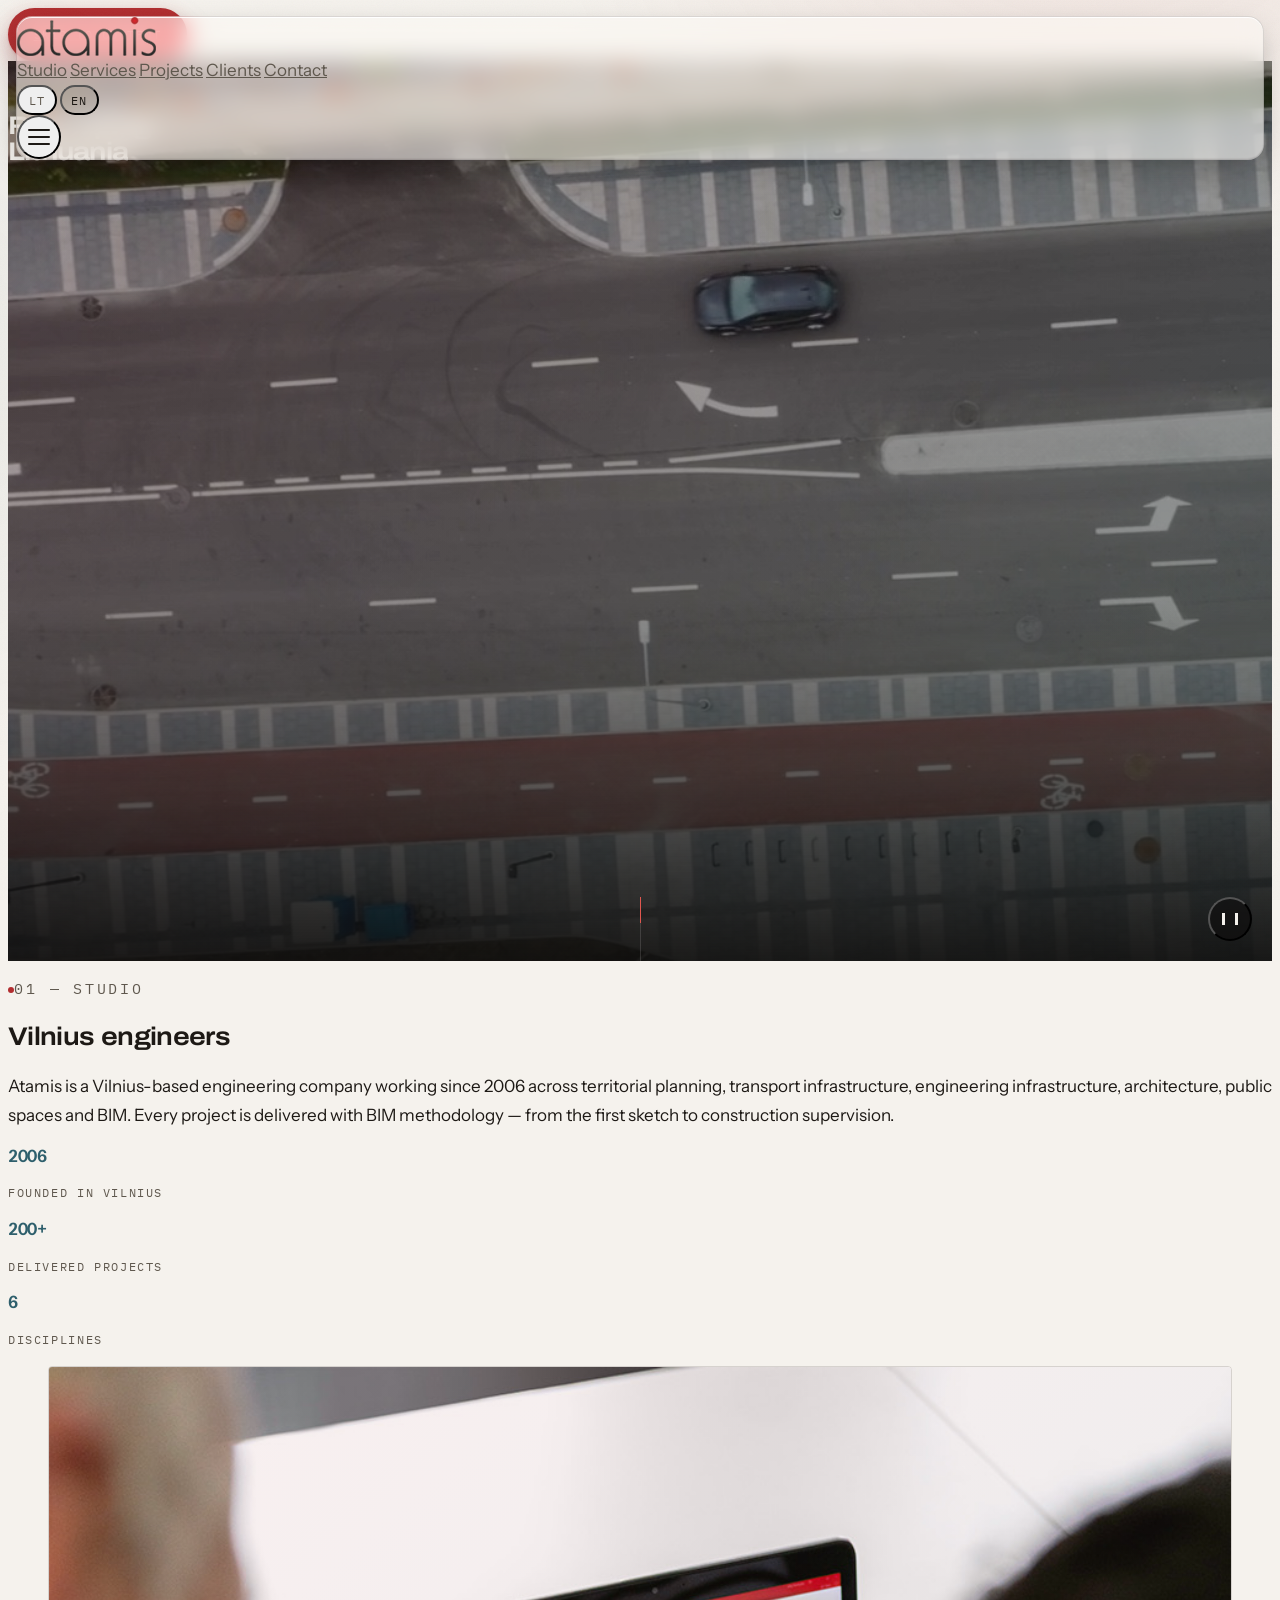
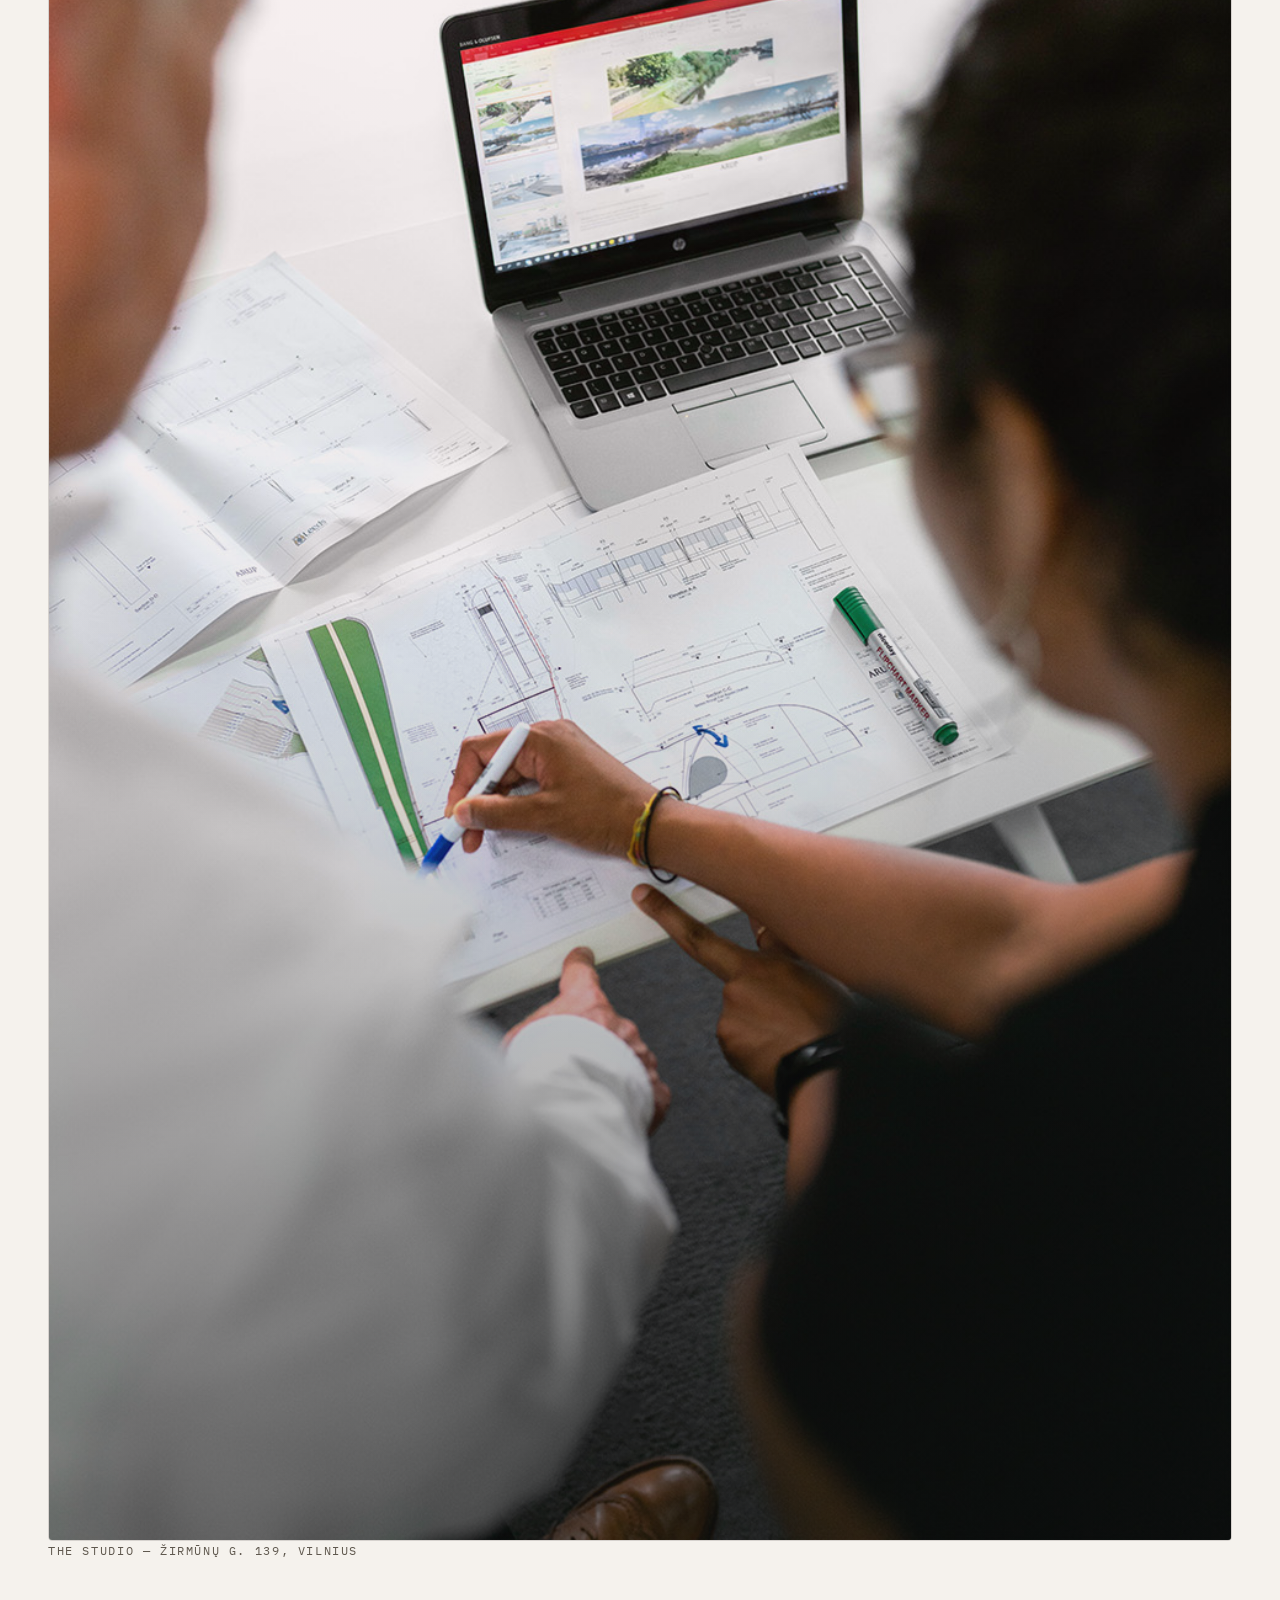
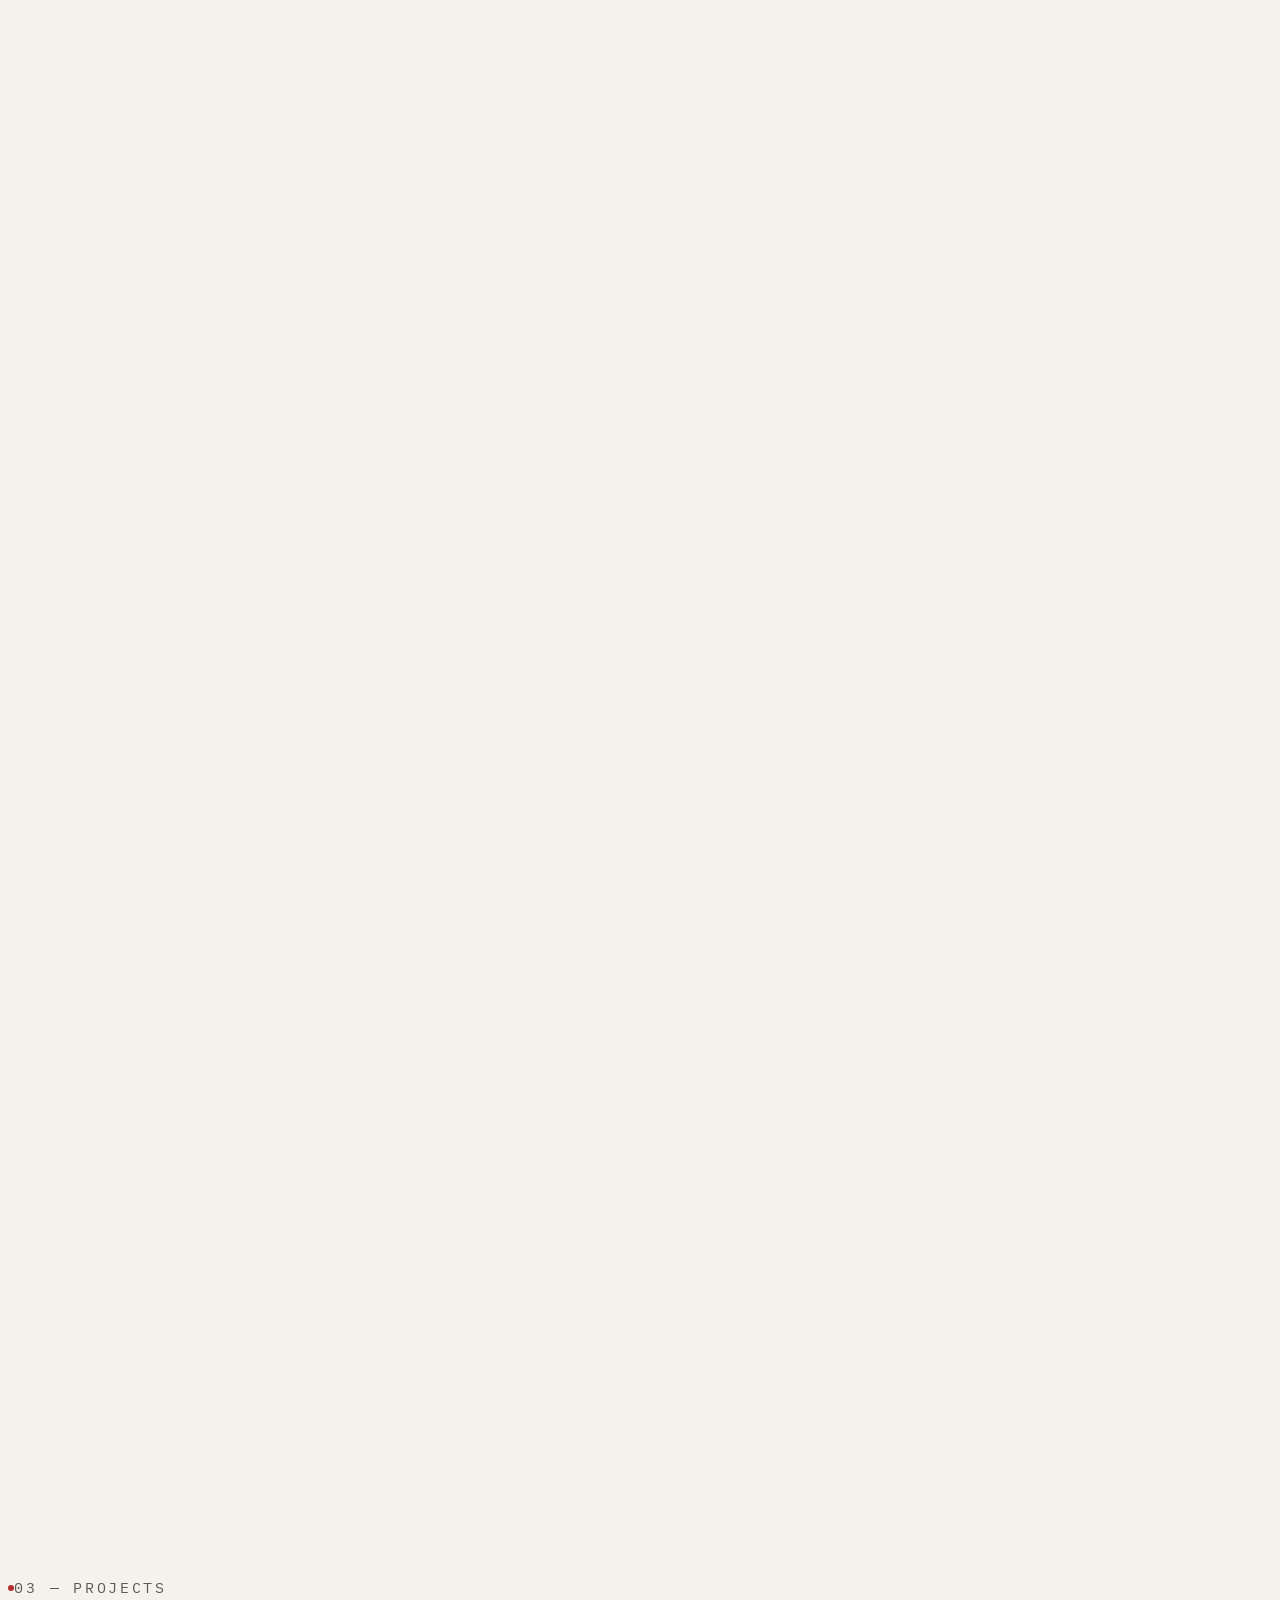
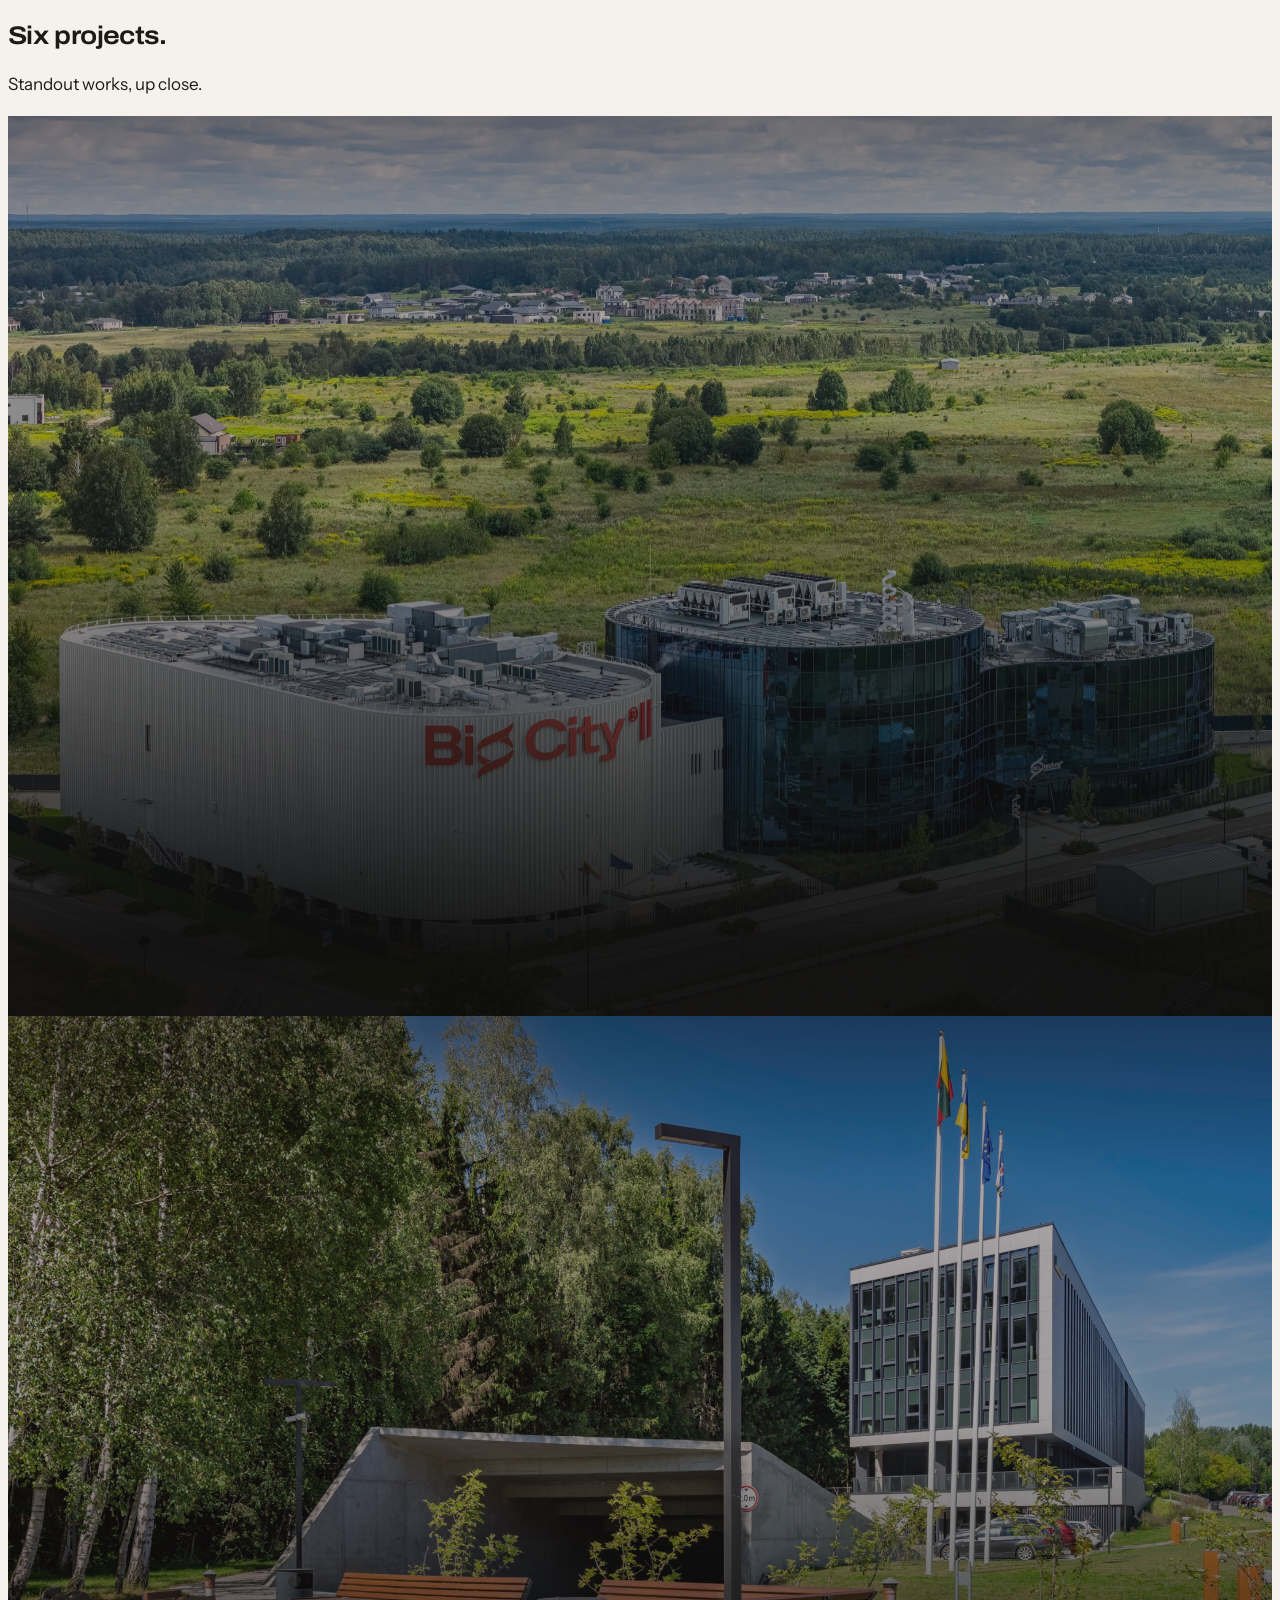
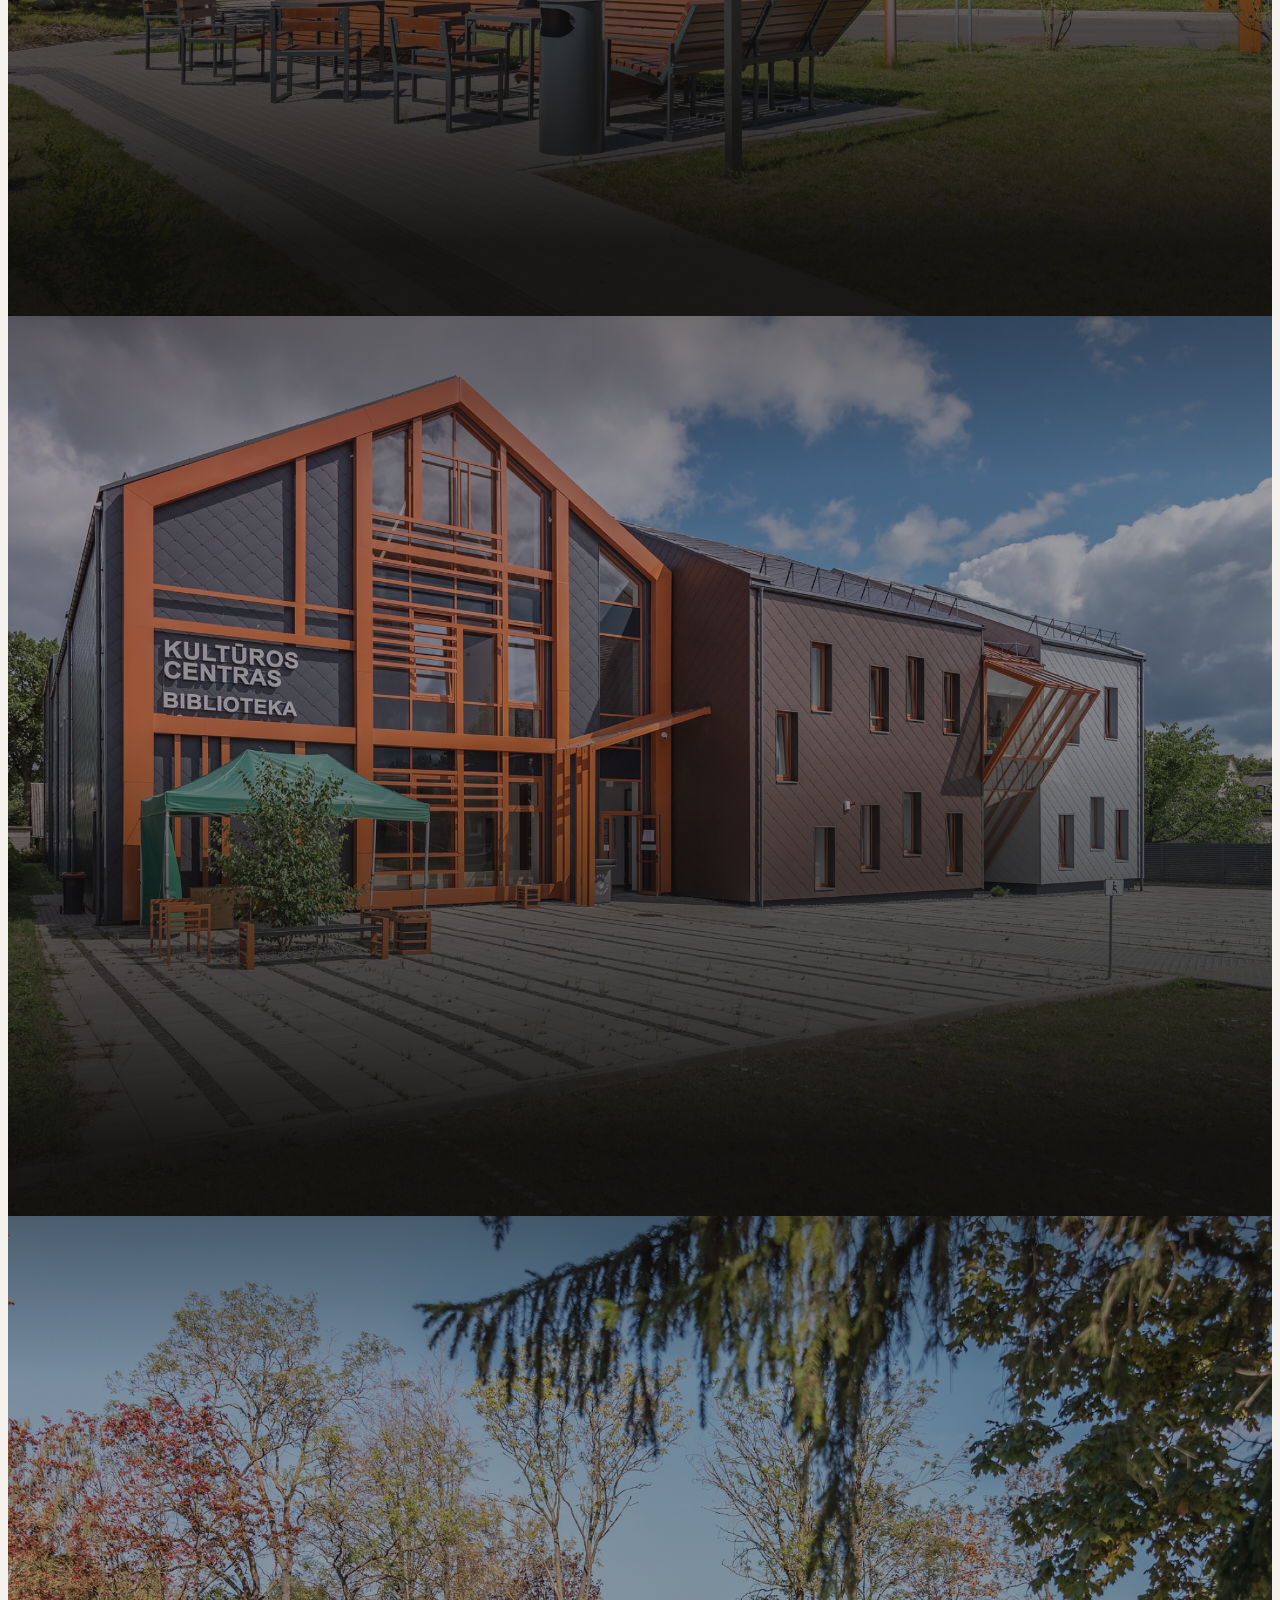
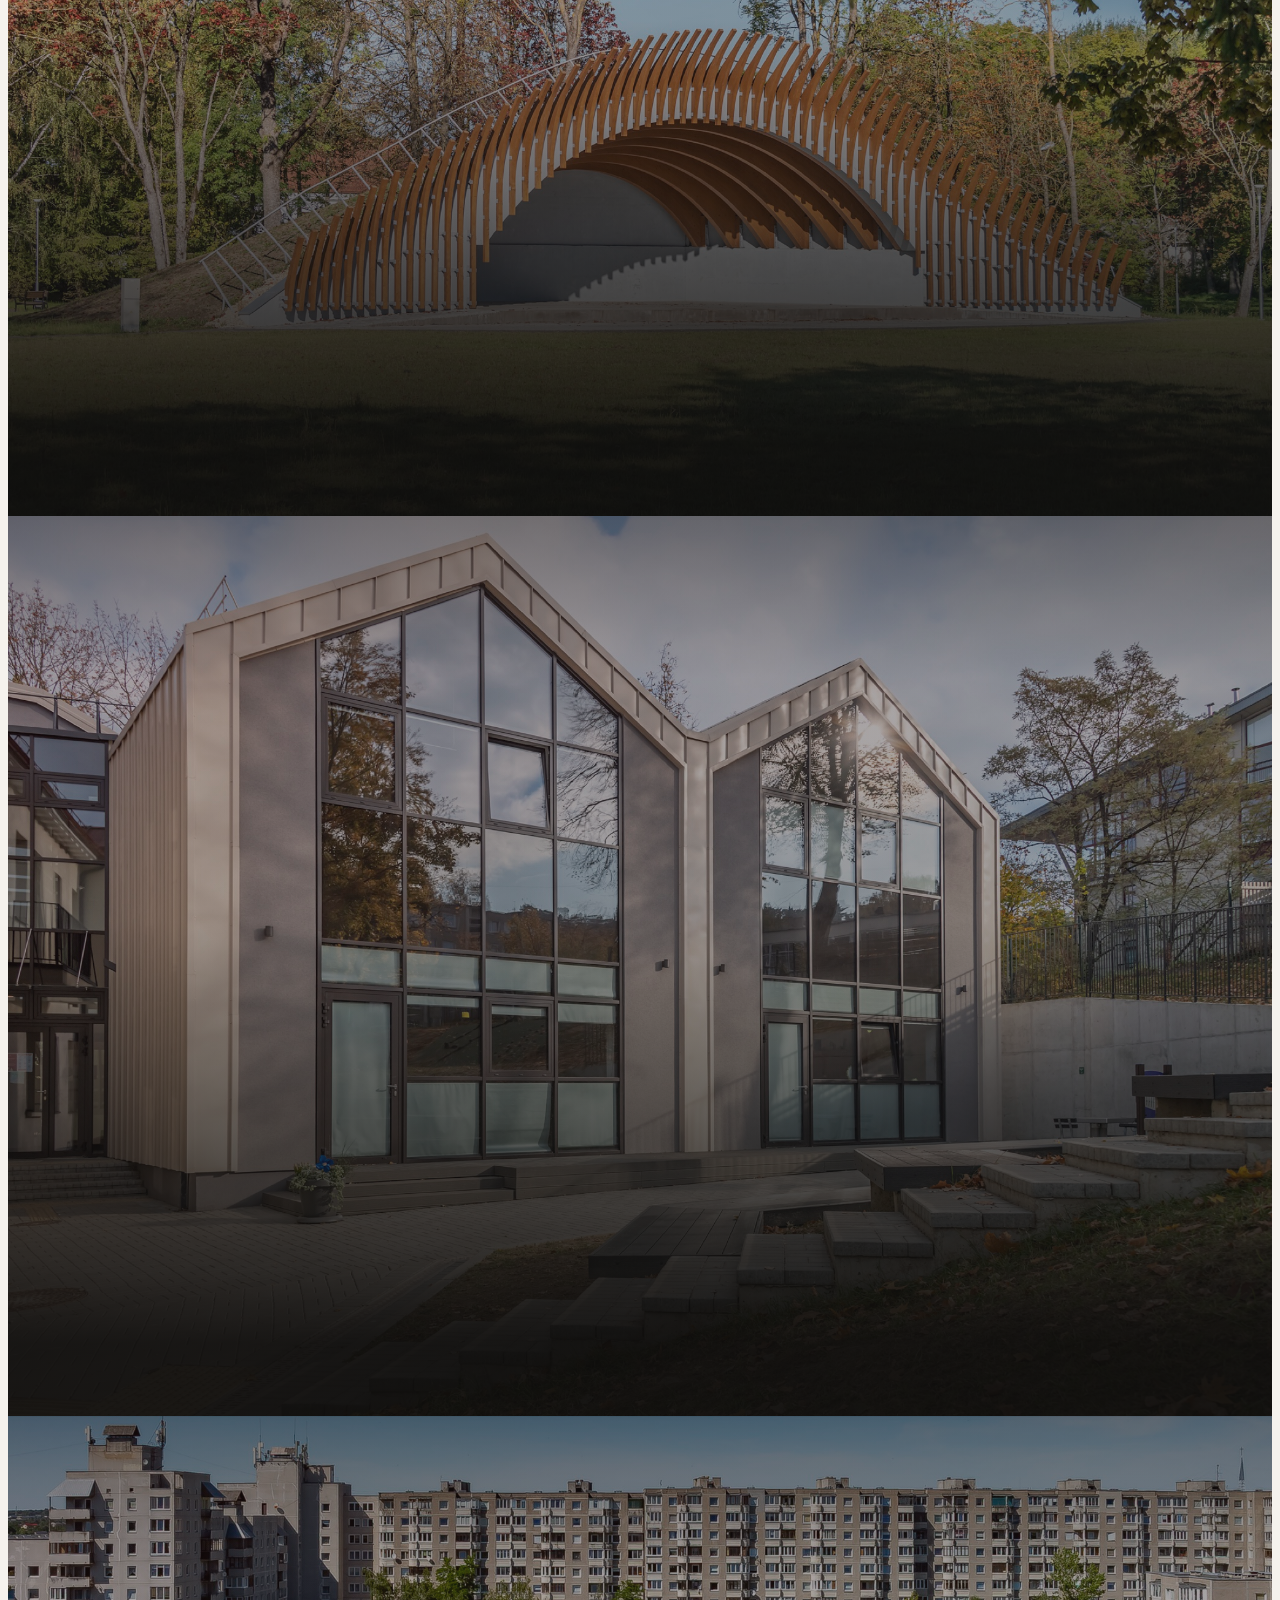
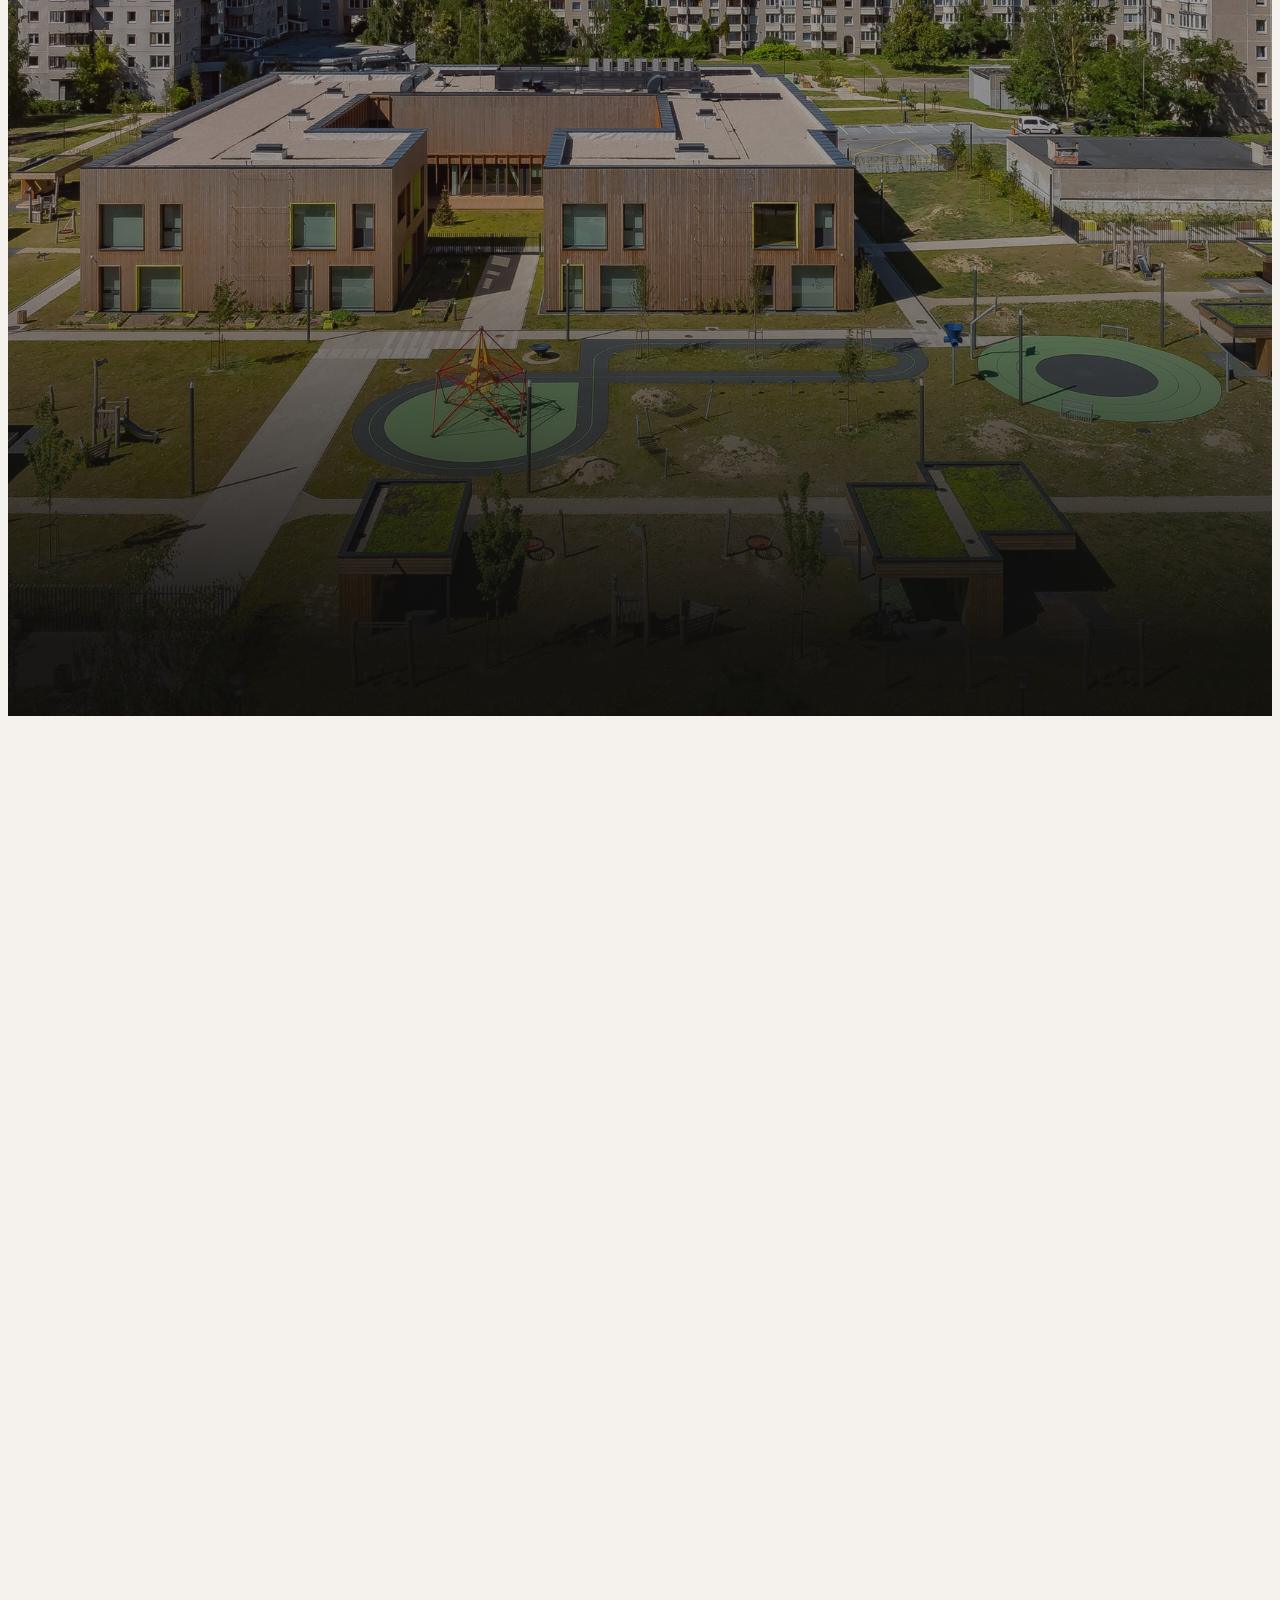
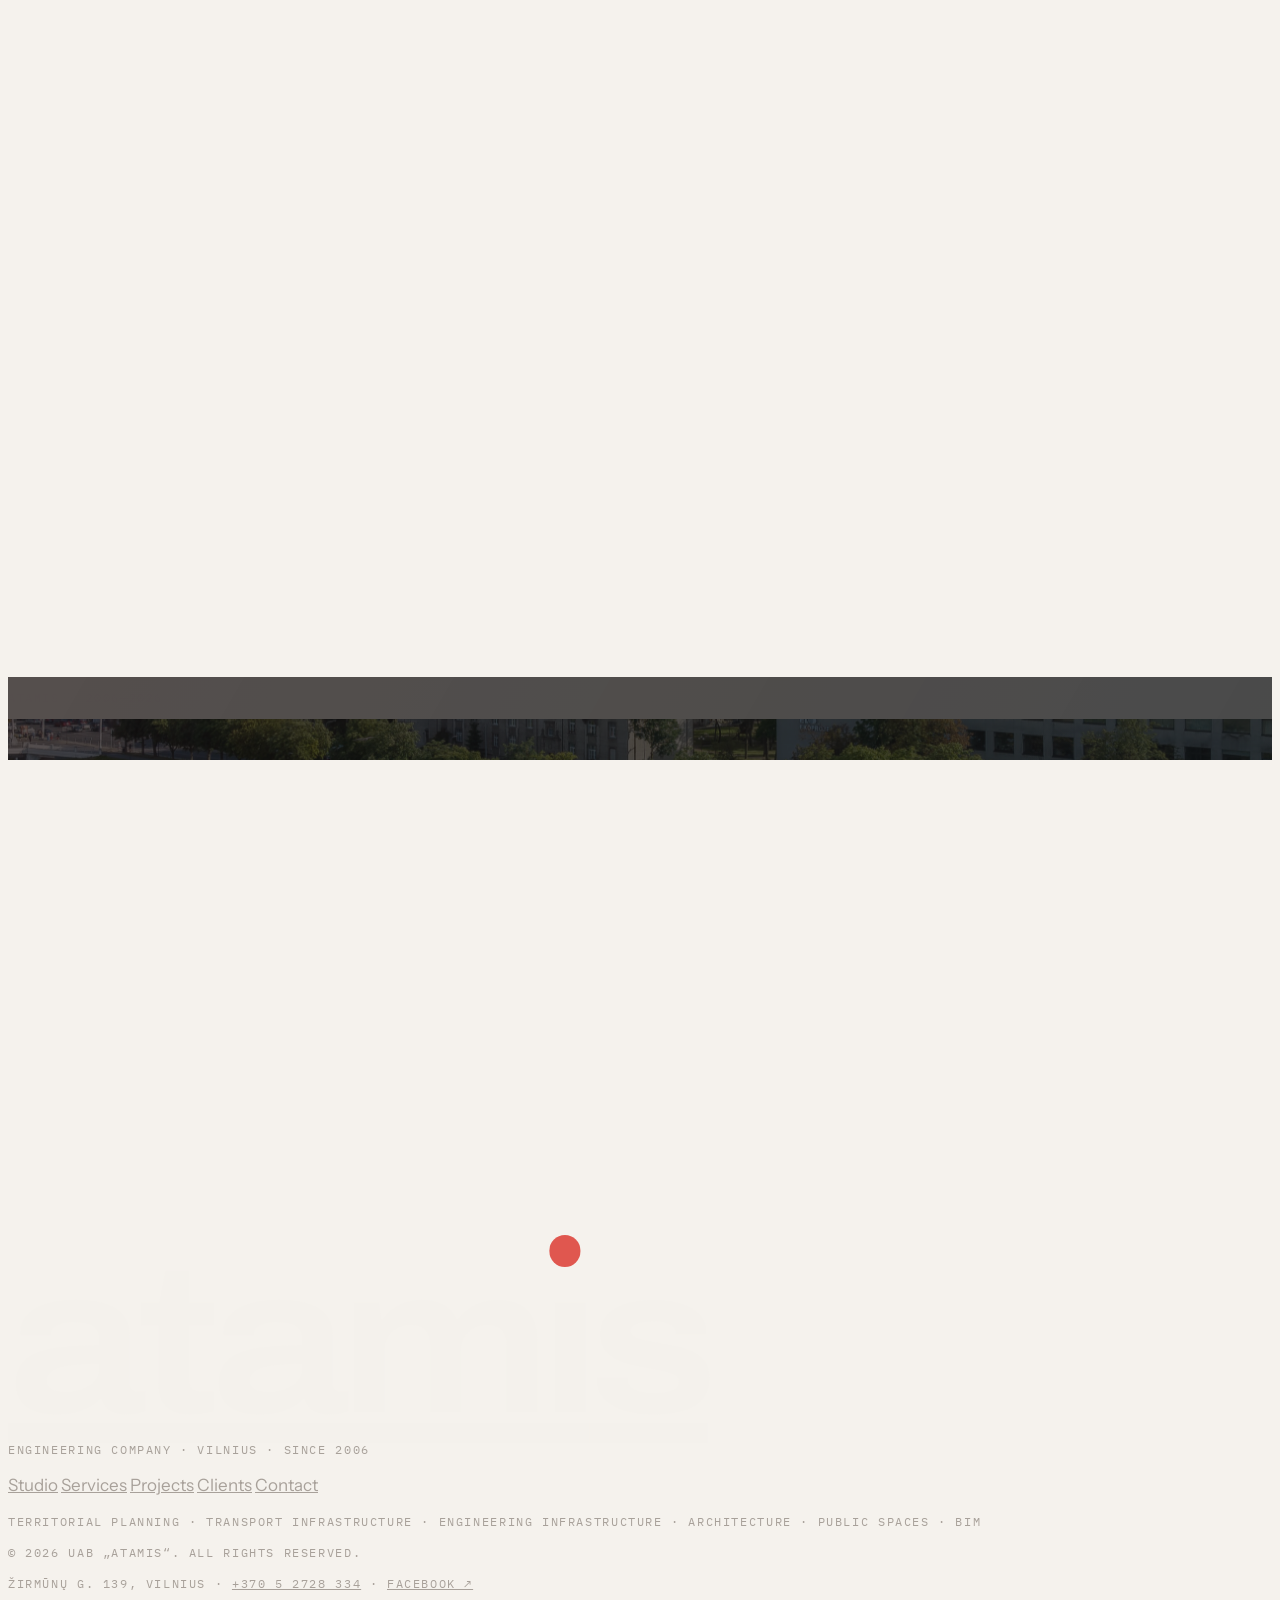
==== commit 5288f38f: "Premium services redesign + stronger brand presence Services (Paslaugos): rebuilt the bullet-list ac" ====
--- a/index.html
+++ b/index.html
@@ -330,30 +330,60 @@
     background:linear-gradient(to top, rgba(14,13,12,.45), transparent 55%)}
   .frame .frame-tint{position:absolute; inset:0; background:linear-gradient(140deg, rgba(178,45,47,.07), rgba(38,80,92,.13))}
 
-  /* ---------- services accordion ---------- */
+  /* ---------- services (premium disciplines) ---------- */
   .svc{border-top:1px solid var(--hair)}
   .svc:last-of-type{border-bottom:1px solid var(--hair)}
-  .svc summary{display:grid; grid-template-columns:2.75rem 1fr 1.5rem; align-items:center; gap:1rem;
+  .svc summary{display:grid; grid-template-columns:auto 1fr auto; align-items:center; gap:1.1rem;
     padding:1.5rem 0; cursor:pointer; list-style:none}
   .svc summary::-webkit-details-marker{display:none}
-  .svc summary .meta{color:var(--accent2)}
-  .svc summary h3{transition:transform .3s var(--ease-out), color .2s linear}
-  .svc summary:hover h3{transform:translateX(8px)}
-  .svc summary:active h3{transform:translateX(4px)}
-  .svc-icon{position:relative; width:14px; height:14px; justify-self:end}
-  .svc-icon::before,.svc-icon::after{content:""; position:absolute; left:0; top:6px; width:14px; height:2px;
-    background:var(--accent2); border-radius:2px; transition:transform .3s var(--ease-out)}
+  @media (min-width:768px){.svc summary{padding:2.1rem 0; gap:2rem}}
+  .svc-idx{font-family:"IBM Plex Mono",monospace; font-size:.78rem; letter-spacing:.1em; color:var(--accent2);
+    font-variant-numeric:tabular-nums; align-self:start; padding-top:.5em}
+  .svc-name{font-family:Archivo,sans-serif; font-weight:600; font-stretch:110%; letter-spacing:-.02em; line-height:1.02;
+    font-size:clamp(1.55rem,4.4vw,2.9rem); color:var(--fg);
+    transition:transform .35s var(--ease-out), color .25s linear}
+  .svc summary:hover .svc-name{transform:translateX(10px); color:var(--red)}
+  .svc summary:active .svc-name{transform:translateX(5px)}
+  .svc[open] .svc-name{color:var(--red)}
+  .svc-icon{position:relative; width:36px; height:36px; border:1px solid var(--hair); border-radius:999px; justify-self:end;
+    transition:border-color .25s linear, background-color .25s linear}
+  .svc summary:hover .svc-icon{border-color:var(--red); background:var(--ghost-hover)}
+  .svc-icon::before,.svc-icon::after{content:""; position:absolute; left:50%; top:50%; width:12px; height:2px;
+    margin:-1px 0 0 -6px; background:var(--accent2); border-radius:2px;
+    transition:transform .35s var(--ease-out), background-color .25s linear}
   .svc-icon::after{transform:rotate(90deg)}
+  .svc[open] .svc-icon{border-color:var(--red)}
+  .svc[open] .svc-icon::before,.svc[open] .svc-icon::after{background:var(--red)}
   .svc[open] .svc-icon::after{transform:rotate(0deg)}
-  .svc[open] summary h3{color:var(--red)}
-  .svc-body{padding:0 0 2.25rem; margin-left:0}
-  .js .svc[open] .svc-body{animation:svcIn .5s var(--ease-out)}
-  @keyframes svcIn{from{opacity:0; transform:translateY(-8px)}to{opacity:1; transform:none}}
-  .svc-list-item{display:flex; gap:.75rem; align-items:baseline}
+  .svc-body{display:grid; grid-template-columns:1fr; gap:1.5rem; padding:.4rem 0 2.6rem}
   @media (min-width:768px){
-    .svc summary{grid-template-columns:3.5rem 1fr 2rem}
-    .svc-body{margin-left:4.5rem}
+    .svc-body{grid-template-columns:18rem 1fr; gap:2.6rem; align-items:start; padding:.6rem 0 3rem 3.4rem}
   }
+  .svc-photo{position:relative; overflow:hidden; border-radius:8px; aspect-ratio:16/10; border:1px solid var(--hair);
+    box-shadow:0 1px 2px rgba(14,13,12,.16), 0 12px 30px -12px rgba(14,13,12,.4)}
+  .svc-photo img{width:100%; height:100%; object-fit:cover; display:block; transition:transform 1.2s var(--ease-out)}
+  .svc[open] .svc-photo img{transform:scale(1.04)}
+  .svc-photo::after{content:""; position:absolute; inset:0; pointer-events:none;
+    background:linear-gradient(150deg, rgba(178,45,47,.05), rgba(46,95,108,.14))}
+  .svc-lead{font-size:1.1rem; line-height:1.55; color:var(--fg); max-width:52ch}
+  .svc-caps{margin-top:1.5rem; display:grid; gap:0}
+  .svc-cap{display:grid; grid-template-columns:1.9rem 1fr; align-items:baseline;
+    padding:.72rem 0; border-top:1px solid var(--hair); color:var(--muted)}
+  .svc-cap:first-child{border-top:none}
+  .svc-cap-idx{font-family:"IBM Plex Mono",monospace; font-size:.66rem; color:var(--accent2);
+    font-variant-numeric:tabular-nums; letter-spacing:.08em}
+  .js .svc[open] .svc-body{animation:svcIn .55s var(--ease-out)}
+  @keyframes svcIn{from{opacity:0; transform:translateY(-10px)}to{opacity:1; transform:none}}
+
+  /* ---------- footer brand wordmark ---------- */
+  .brand-word{display:inline-block; font-family:Archivo,sans-serif; font-weight:700; font-stretch:112%;
+    letter-spacing:-.045em; line-height:.82; color:var(--bone);
+    font-size:clamp(3.4rem,17vw,13rem); transition:opacity .3s linear, transform .3s var(--ease-out)}
+  .brand-word:hover{opacity:.9}
+  .brand-word:active{transform:scale(.99)}
+  .brand-word-i{position:relative}
+  .brand-word-i::after{content:""; position:absolute; left:50%; transform:translateX(-50%);
+    top:.03em; width:.15em; height:.15em; border-radius:50%; background:var(--red-bright)}
 
   /* ---------- lightbox ---------- */
   dialog.lightbox{background:transparent; border:none; padding:0; max-width:min(92vw,1100px); width:100%;
@@ -415,8 +445,8 @@
   <div class="header-bar max-w-[1400px] mx-auto flex items-center justify-between px-5 md:px-7 h-[60px]">
     <span class="glass-sheen" aria-hidden="true"></span>
     <a href="#virsus" class="logo-link shrink-0" aria-label="Atamis — į pradžią" data-en-aria="Atamis — back to top">
-      <img src="assets/img/atamis-logo-white.png" alt="Atamis" class="logo-light h-[26px] w-auto">
-      <img src="assets/img/atamis-logo.png" alt="" aria-hidden="true" class="logo-dark h-[26px] w-auto">
+      <img src="assets/img/atamis-logo-white.png" alt="Atamis" class="logo-light h-[30px] w-auto">
+      <img src="assets/img/atamis-logo.png" alt="" aria-hidden="true" class="logo-dark h-[30px] w-auto">
     </a>
     <nav class="hidden md:flex items-center gap-9 text-[.92rem]" aria-label="Pagrindinė navigacija" data-en-aria="Primary navigation">
       <a class="navlink" href="#studija" data-en="Studio">Studija</a>
@@ -550,108 +580,111 @@
     <div class="mt-14">
       <details class="svc rv" open>
         <summary>
-          <span class="meta">01</span>
-          <h3 class="display-md text-[clamp(1.3rem,2.6vw,1.9rem)]" data-en="Architecture">Architektūra</h3>
+          <span class="svc-idx">01</span>
+          <h3 class="svc-name" data-en="Architecture">Architektūra</h3>
           <span class="svc-icon" aria-hidden="true"></span>
         </summary>
-        <div class="svc-body grid md:grid-cols-2 gap-8">
-          <p class="text-ink-dim max-w-[58ch]"
-             data-en="Aesthetics and a harmonious relationship with the surroundings — inside and out. The team has deep experience designing public, commercial and residential buildings and creating urban public spaces. What we design is aesthetic, rational, ergonomic and energy-efficient.">
-            Estetika ir harmoningas santykis su aplinka — tiek viduje, tiek išorėje. Komanda yra
-            sukaupusi didelę patirtį negyvenamųjų, visuomeninių ir gyvenamųjų pastatų projektavime
-            bei urbanistinių, visuomeninių erdvių kūrime. Kuriamos erdvės pasižymi estetika,
-            racionalumu, ergonomiškumu ir energetiniu efektyvumu.</p>
-          <ul class="grid gap-3 content-start">
-            <li class="svc-list-item"><span class="dot shrink-0" aria-hidden="true"></span><span data-en="Design of public, commercial and residential buildings">Visuomeninių, komercinių ir gyvenamųjų pastatų projektavimas</span></li>
-            <li class="svc-list-item"><span class="dot shrink-0" aria-hidden="true"></span><span data-en="Public spaces, parks, squares and sports facilities">Viešosios erdvės, parkai, skverai ir sporto statiniai</span></li>
-            <li class="svc-list-item"><span class="dot shrink-0" aria-hidden="true"></span><span data-en="Interior design">Interjero projektavimas</span></li>
-            <li class="svc-list-item"><span class="dot shrink-0" aria-hidden="true"></span><span data-en="Professional consulting">Profesionalios konsultacijos</span></li>
-          </ul>
+        <div class="svc-body">
+          <div class="svc-photo">
+            <img src="assets/img/thumbs/kulturos-centras.jpg" alt="Kultūros centro pastatas — architektūros pavyzdys" loading="lazy" decoding="async">
+          </div>
+          <div class="svc-text">
+            <p class="svc-lead" data-en="Aesthetic, rational and energy-efficient buildings and public spaces — in harmony with their surroundings.">Estetiški, racionalūs ir energiškai efektyvūs pastatai bei viešosios erdvės — darnoje su aplinka.</p>
+            <ul class="svc-caps">
+              <li class="svc-cap"><span class="svc-cap-idx">01</span><span data-en="Public, commercial and residential buildings">Visuomeninių, komercinių ir gyvenamųjų pastatų projektavimas</span></li>
+              <li class="svc-cap"><span class="svc-cap-idx">02</span><span data-en="Public spaces, parks, squares and sports facilities">Viešosios erdvės, parkai, skverai ir sporto statiniai</span></li>
+              <li class="svc-cap"><span class="svc-cap-idx">03</span><span data-en="Interior design">Interjero projektavimas</span></li>
+              <li class="svc-cap"><span class="svc-cap-idx">04</span><span data-en="Professional consulting">Profesionalios konsultacijos</span></li>
+            </ul>
+          </div>
         </div>
       </details>
 
       <details class="svc rv" style="--d:.05s">
         <summary>
-          <span class="meta">02</span>
-          <h3 class="display-md text-[clamp(1.3rem,2.6vw,1.9rem)]" data-en="Engineering infrastructure">Inžinerinė infrastruktūra</h3>
+          <span class="svc-idx">02</span>
+          <h3 class="svc-name" data-en="Engineering infrastructure">Inžinerinė infrastruktūra</h3>
           <span class="svc-icon" aria-hidden="true"></span>
         </summary>
-        <div class="svc-body grid md:grid-cols-2 gap-8">
-          <p class="text-ink-dim max-w-[58ch]"
-             data-en="Design of water supply, wastewater, electricity, telecommunications and other utility networks, as well as hydro-engineering structures — well fields, water treatment facilities, dams and wastewater treatment plants. We also provide design supervision services.">
-            Vandentiekio, nuotekų šalinimo, elektros, ryšių ir kitų inžinerinių tinklų bei
-            hidrotechninių statinių — vandenviečių, vandenruošos statinių, užtvankų ir nuotekų
-            valyklų — projektavimas. Atliekame ir šių statinių projekto vykdymo priežiūrą.</p>
-          <ul class="grid gap-3 content-start">
-            <li class="svc-list-item"><span class="dot shrink-0" aria-hidden="true"></span><span data-en="Water supply and wastewater networks (domestic, storm, drainage)">Vandentiekio ir nuotekų tinklai (buitinių, lietaus, drenažo)</span></li>
-            <li class="svc-list-item"><span class="dot shrink-0" aria-hidden="true"></span><span data-en="Electricity and telecommunications networks">Elektros ir ryšių tinklai</span></li>
-            <li class="svc-list-item"><span class="dot shrink-0" aria-hidden="true"></span><span data-en="Hydro-engineering structures: well fields, dams, treatment plants">Hidrotechniniai statiniai: vandenvietės, užtvankos, valyklos</span></li>
-            <li class="svc-list-item"><span class="dot shrink-0" aria-hidden="true"></span><span data-en="Design supervision, feasibility studies and consulting">Projekto vykdymo priežiūra, galimybių studijos, konsultacijos</span></li>
-          </ul>
+        <div class="svc-body">
+          <div class="svc-photo">
+            <img src="assets/img/thumbs/svencioniu-valykla.jpg" alt="Nuotekų valykla — inžinerinės infrastruktūros pavyzdys" loading="lazy" decoding="async">
+          </div>
+          <div class="svc-text">
+            <p class="svc-lead" data-en="Utility networks and hydro-engineering structures — from water supply to wastewater treatment plants.">Inžineriniai tinklai ir hidrotechniniai statiniai — nuo vandentiekio iki nuotekų valyklų.</p>
+            <ul class="svc-caps">
+              <li class="svc-cap"><span class="svc-cap-idx">01</span><span data-en="Water supply and wastewater networks (domestic, storm, drainage)">Vandentiekio ir nuotekų tinklai (buitinių, lietaus, drenažo)</span></li>
+              <li class="svc-cap"><span class="svc-cap-idx">02</span><span data-en="Electricity and telecommunications networks">Elektros ir ryšių tinklai</span></li>
+              <li class="svc-cap"><span class="svc-cap-idx">03</span><span data-en="Hydro-engineering structures: well fields, dams, treatment plants">Hidrotechniniai statiniai: vandenvietės, užtvankos, valyklos</span></li>
+              <li class="svc-cap"><span class="svc-cap-idx">04</span><span data-en="Design supervision, feasibility studies and consulting">Projekto vykdymo priežiūra, galimybių studijos, konsultacijos</span></li>
+            </ul>
+          </div>
         </div>
       </details>
 
       <details class="svc rv" style="--d:.1s">
         <summary>
-          <span class="meta">03</span>
-          <h3 class="display-md text-[clamp(1.3rem,2.6vw,1.9rem)]" data-en="Transport infrastructure">Susisiekimo komunikacijos</h3>
+          <span class="svc-idx">03</span>
+          <h3 class="svc-name" data-en="Transport infrastructure">Susisiekimo komunikacijos</h3>
           <span class="svc-icon" aria-hidden="true"></span>
         </summary>
-        <div class="svc-body grid md:grid-cols-2 gap-8">
-          <p class="text-ink-dim max-w-[58ch]"
-             data-en="Safe, modern and durable transport infrastructure starts with a good design. The department is staffed by qualified road, railway and urban engineering specialists, and the key criteria are traffic safety, capacity, convenience and durability.">
-            Saugios, šiuolaikiškos ir ilgaamžės susisiekimo komunikacijos prasideda nuo gero projekto.
-            Skyriuje dirba kvalifikuoti kelių, geležinkelių ir miestų inžinerijos specialistai, o
-            pagrindiniai vertinimo kriterijai — eismo saugumas, pralaidumas, patogumas ir
-            ilgaamžiškumas.</p>
-          <ul class="grid gap-3 content-start">
-            <li class="svc-list-item"><span class="dot shrink-0" aria-hidden="true"></span><span data-en="Street and road designs of all categories">Visų kategorijų gatvių ir kelių projektai</span></li>
-            <li class="svc-list-item"><span class="dot shrink-0" aria-hidden="true"></span><span data-en="Traffic studies and modelling">Transporto eismo tyrimai ir modeliavimas</span></li>
-            <li class="svc-list-item"><span class="dot shrink-0" aria-hidden="true"></span><span data-en="Railway infrastructure projects">Geležinkelių infrastruktūros projektai</span></li>
-            <li class="svc-list-item"><span class="dot shrink-0" aria-hidden="true"></span><span data-en="Cycling and pedestrian infrastructure">Dviračių ir pėsčiųjų infrastruktūra</span></li>
-          </ul>
+        <div class="svc-body">
+          <div class="svc-photo">
+            <img src="assets/img/thumbs/panevezio-siaurine.jpg" alt="Rekonstruota gatvė — susisiekimo komunikacijų pavyzdys" loading="lazy" decoding="async">
+          </div>
+          <div class="svc-text">
+            <p class="svc-lead" data-en="Safe, modern and durable streets, roads and railways.">Saugios, šiuolaikiškos ir ilgaamžės gatvės, keliai bei geležinkeliai.</p>
+            <ul class="svc-caps">
+              <li class="svc-cap"><span class="svc-cap-idx">01</span><span data-en="Street and road designs of all categories">Visų kategorijų gatvių ir kelių projektai</span></li>
+              <li class="svc-cap"><span class="svc-cap-idx">02</span><span data-en="Traffic studies and modelling">Transporto eismo tyrimai ir modeliavimas</span></li>
+              <li class="svc-cap"><span class="svc-cap-idx">03</span><span data-en="Railway infrastructure projects">Geležinkelių infrastruktūros projektai</span></li>
+              <li class="svc-cap"><span class="svc-cap-idx">04</span><span data-en="Cycling and pedestrian infrastructure">Dviračių ir pėsčiųjų infrastruktūra</span></li>
+            </ul>
+          </div>
         </div>
       </details>
 
       <details class="svc rv" style="--d:.15s">
         <summary>
-          <span class="meta">04</span>
-          <h3 class="display-md text-[clamp(1.3rem,2.6vw,1.9rem)]" data-en="Territorial planning">Teritorijų planavimas</h3>
+          <span class="svc-idx">04</span>
+          <h3 class="svc-name" data-en="Territorial planning">Teritorijų planavimas</h3>
           <span class="svc-icon" aria-hidden="true"></span>
         </summary>
-        <div class="svc-body grid md:grid-cols-2 gap-8">
-          <p class="text-ink-dim max-w-[58ch]"
-             data-en="Territorial planning shapes sustainable development and rational urbanisation, reconciling the natural and the built environment. It is the first stage of every construction project — the one that determines the success of everything that follows.">
-            Teritorijų planavimas formuoja darnią teritorijų plėtrą ir racionalią urbanizaciją,
-            suderina gamtinę ir antropogeninę aplinką. Tai pradinė kiekvieno statybos projekto
-            dalis, lemianti tolimesnių projektavimo stadijų sėkmę.</p>
-          <ul class="grid gap-3 content-start">
-            <li class="svc-list-item"><span class="dot shrink-0" aria-hidden="true"></span><span data-en="Master plans and detailed plans">Bendrieji ir detalieji planai</span></li>
-            <li class="svc-list-item"><span class="dot shrink-0" aria-hidden="true"></span><span data-en="Special plans: protected areas, cultural heritage, infrastructure development">Specialieji planai: saugomų teritorijų, kultūros paveldo, infrastruktūros vystymo</span></li>
-            <li class="svc-list-item"><span class="dot shrink-0" aria-hidden="true"></span><span data-en="Strategic environmental assessment (SEA) documents">Strateginio pasekmių aplinkai vertinimo (SPAV) dokumentai</span></li>
-            <li class="svc-list-item"><span class="dot shrink-0" aria-hidden="true"></span><span data-en="Planning schemes, feasibility studies, monitoring and digitisation">Planavimo schemos, galimybių studijos, stebėsena ir skaitmenizavimas</span></li>
-          </ul>
+        <div class="svc-body">
+          <div class="svc-photo">
+            <img src="assets/img/thumbs/birstono-planas.jpg" alt="Teritorijos planas" loading="lazy" decoding="async">
+          </div>
+          <div class="svc-text">
+            <p class="svc-lead" data-en="Sustainable development and rational urbanisation — the first stage of every project.">Darni teritorijų plėtra ir racionali urbanizacija — pirmoji kiekvieno projekto stadija.</p>
+            <ul class="svc-caps">
+              <li class="svc-cap"><span class="svc-cap-idx">01</span><span data-en="Master plans and detailed plans">Bendrieji ir detalieji planai</span></li>
+              <li class="svc-cap"><span class="svc-cap-idx">02</span><span data-en="Special plans: protected areas, cultural heritage, infrastructure">Specialieji planai: saugomų teritorijų, kultūros paveldo, infrastruktūros</span></li>
+              <li class="svc-cap"><span class="svc-cap-idx">03</span><span data-en="Strategic environmental assessment (SEA) documents">Strateginio pasekmių aplinkai vertinimo (SPAV) dokumentai</span></li>
+              <li class="svc-cap"><span class="svc-cap-idx">04</span><span data-en="Planning schemes, feasibility studies and digitisation">Planavimo schemos, galimybių studijos, skaitmenizavimas</span></li>
+            </ul>
+          </div>
         </div>
       </details>
 
       <details class="svc rv" style="--d:.2s">
         <summary>
-          <span class="meta">05</span>
-          <h3 class="display-md text-[clamp(1.3rem,2.6vw,1.9rem)]" data-en="BIM projects">BIM projektai</h3>
+          <span class="svc-idx">05</span>
+          <h3 class="svc-name" data-en="BIM projects">BIM projektai</h3>
           <span class="svc-icon" aria-hidden="true"></span>
         </summary>
-        <div class="svc-body grid md:grid-cols-2 gap-8">
-          <p class="text-ink-dim max-w-[58ch]"
-             data-en="BIM — Building Information Modelling — uses analysis and 3D visualisation to show how a building will look and perform before it is completed. It lets us work more precisely and efficiently, and helps avoid losses.">
-            BIM — statinio informacinis modeliavimas — analizės ir trimatės vizualizacijos
-            priemonėmis leidžia matyti, kaip statinys atrodys ir veiks dar prieš jį užbaigiant.
-            Tai leidžia dirbti tiksliau, efektyviau ir padeda išvengti nuostolių.</p>
-          <ul class="grid gap-3 content-start">
-            <li class="svc-list-item"><span class="dot shrink-0" aria-hidden="true"></span><span data-en="Building and interior design in a BIM environment">Pastatų ir interjero projektavimas BIM aplinkoje</span></li>
-            <li class="svc-list-item"><span class="dot shrink-0" aria-hidden="true"></span><span data-en="Utility network design">Inžinerinių tinklų projektavimas</span></li>
-            <li class="svc-list-item"><span class="dot shrink-0" aria-hidden="true"></span><span data-en="Transport infrastructure design">Susisiekimo komunikacijų projektavimas</span></li>
-            <li class="svc-list-item"><span class="dot shrink-0" aria-hidden="true"></span><span data-en="Reconstruction projects">Rekonstrukcijų projektai</span></li>
-          </ul>
+        <div class="svc-body">
+          <div class="svc-photo">
+            <img src="assets/img/thumbs/bio-city.jpg" alt="BIO CITY II — BIM projektas" loading="lazy" decoding="async">
+          </div>
+          <div class="svc-text">
+            <p class="svc-lead" data-en="3D information modelling — we see how a structure will perform before it is built.">Trimatis informacinis modeliavimas — matome, kaip statinys veiks, dar prieš jį pastatant.</p>
+            <ul class="svc-caps">
+              <li class="svc-cap"><span class="svc-cap-idx">01</span><span data-en="Building and interior design in a BIM environment">Pastatų ir interjero projektavimas BIM aplinkoje</span></li>
+              <li class="svc-cap"><span class="svc-cap-idx">02</span><span data-en="Utility network design">Inžinerinių tinklų projektavimas</span></li>
+              <li class="svc-cap"><span class="svc-cap-idx">03</span><span data-en="Transport infrastructure design">Susisiekimo komunikacijų projektavimas</span></li>
+              <li class="svc-cap"><span class="svc-cap-idx">04</span><span data-en="Reconstruction projects">Rekonstrukcijų projektai</span></li>
+            </ul>
+          </div>
         </div>
       </details>
     </div>
@@ -1059,10 +1092,12 @@
 
 <!-- ================= FOOTER ================= -->
 <footer class="bg-ink-950 border-t border-[var(--hair)]">
-  <div class="max-w-[1400px] mx-auto px-6 md:px-10 py-14 grid gap-10 md:grid-cols-12 items-start">
+  <div class="max-w-[1400px] mx-auto px-6 md:px-10 pt-16 md:pt-24 pb-6">
+    <a href="#virsus" class="brand-word" aria-label="Atamis — į pradžią" data-en-aria="Atamis — back to top">atam<span class="brand-word-i">ı</span>s</a>
+  </div>
+  <div class="max-w-[1400px] mx-auto px-6 md:px-10 pt-10 pb-14 grid gap-10 md:grid-cols-12 items-start border-t border-[var(--hair)]">
     <div class="md:col-span-4">
-      <img src="assets/img/atamis-logo-white.png" alt="Atamis" class="h-[24px] w-auto">
-      <p class="meta mt-5 max-w-[34ch]" data-en="Engineering company · Vilnius · since 2006">Inžinerinė bendrovė · Vilnius · nuo 2006 m.</p>
+      <p class="meta max-w-[34ch]" data-en="Engineering company · Vilnius · since 2006">Inžinerinė bendrovė · Vilnius · nuo 2006 m.</p>
     </div>
     <nav class="md:col-span-4 grid gap-2 text-[.95rem]" aria-label="Poraštės navigacija" data-en-aria="Footer navigation">
       <a class="navlink w-fit" href="#studija" data-en="Studio">Studija</a>
@@ -1237,6 +1272,12 @@
     });
   }
 
+  /* ---------- services: keep one discipline open at a time ---------- */
+  const svcItems = $$('.svc');
+  svcItems.forEach(d => d.addEventListener('toggle', () => {
+    if (d.open) svcItems.forEach(o => { if (o !== d && o.open) o.open = false; });
+  }));
+
   /* ---------- stat count-up ---------- */
   const countUp = (scope) => {
     $$('[data-count]', scope).forEach(el => {
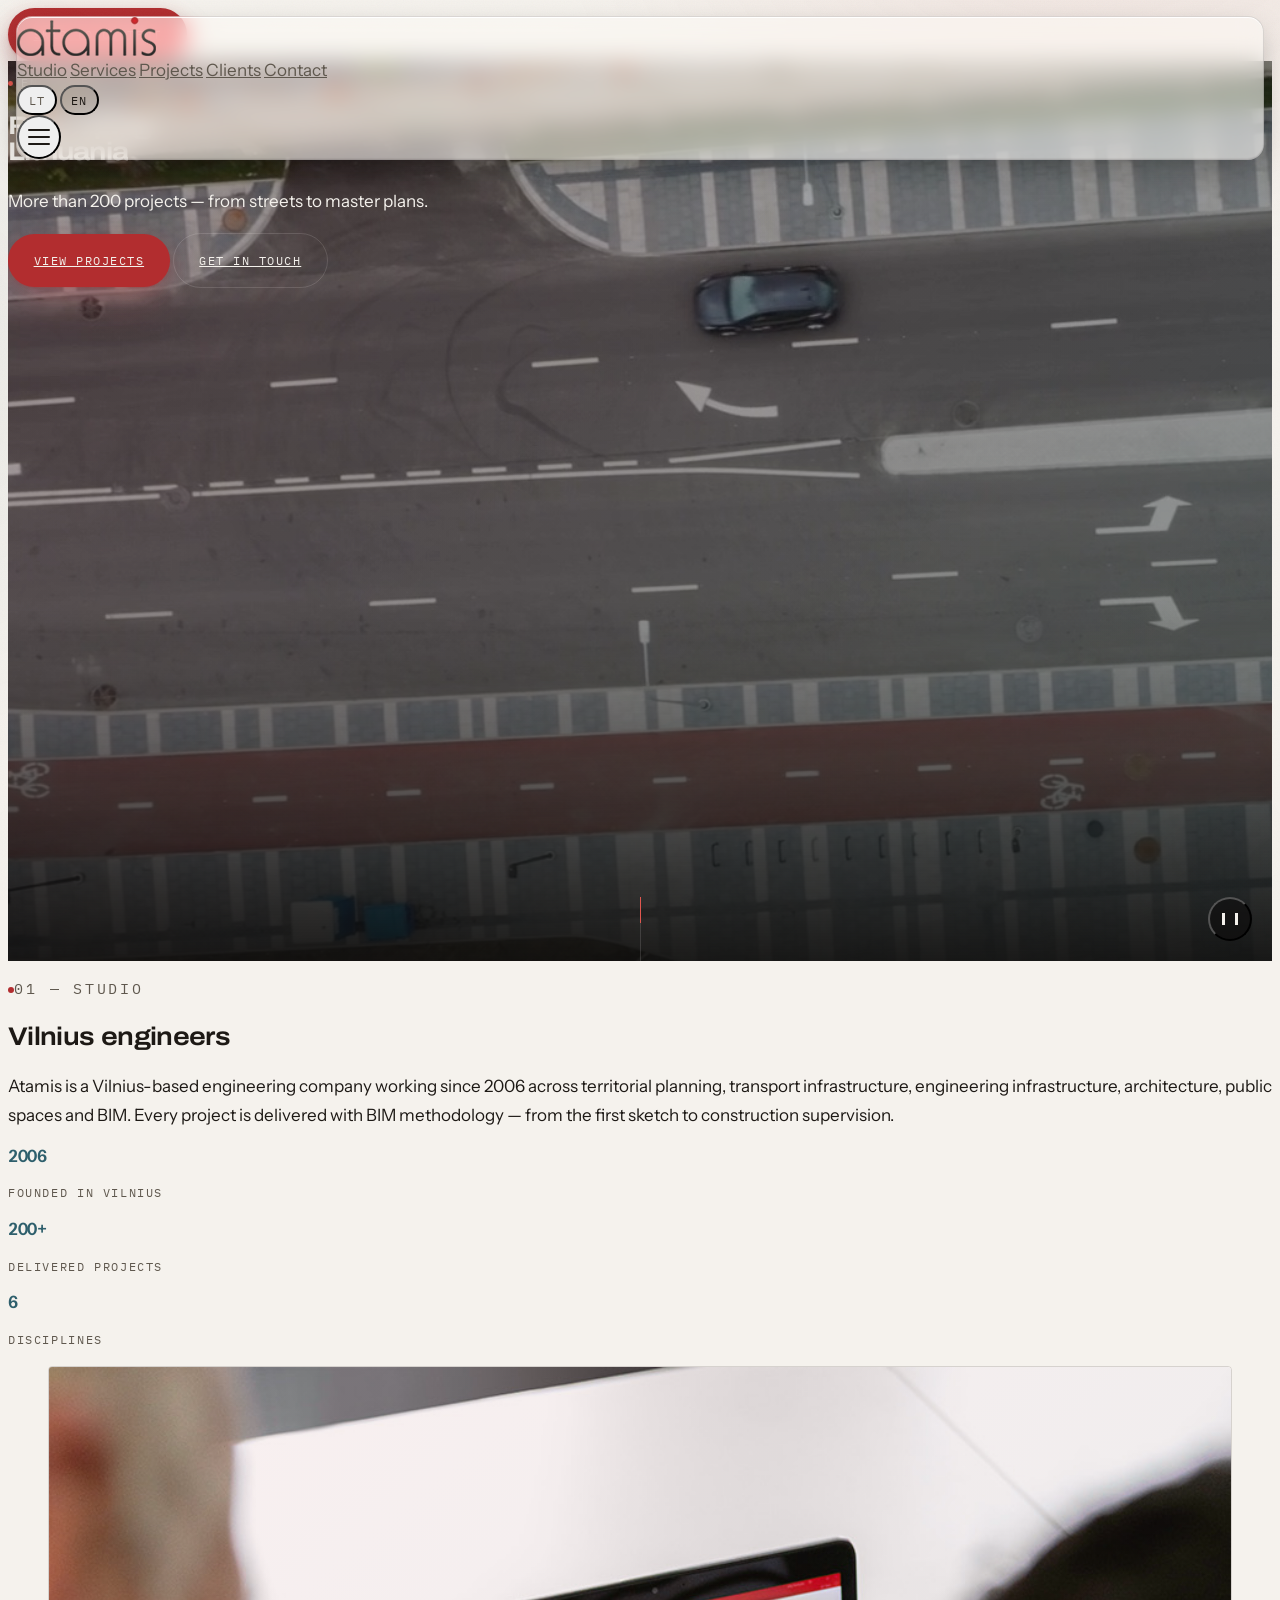
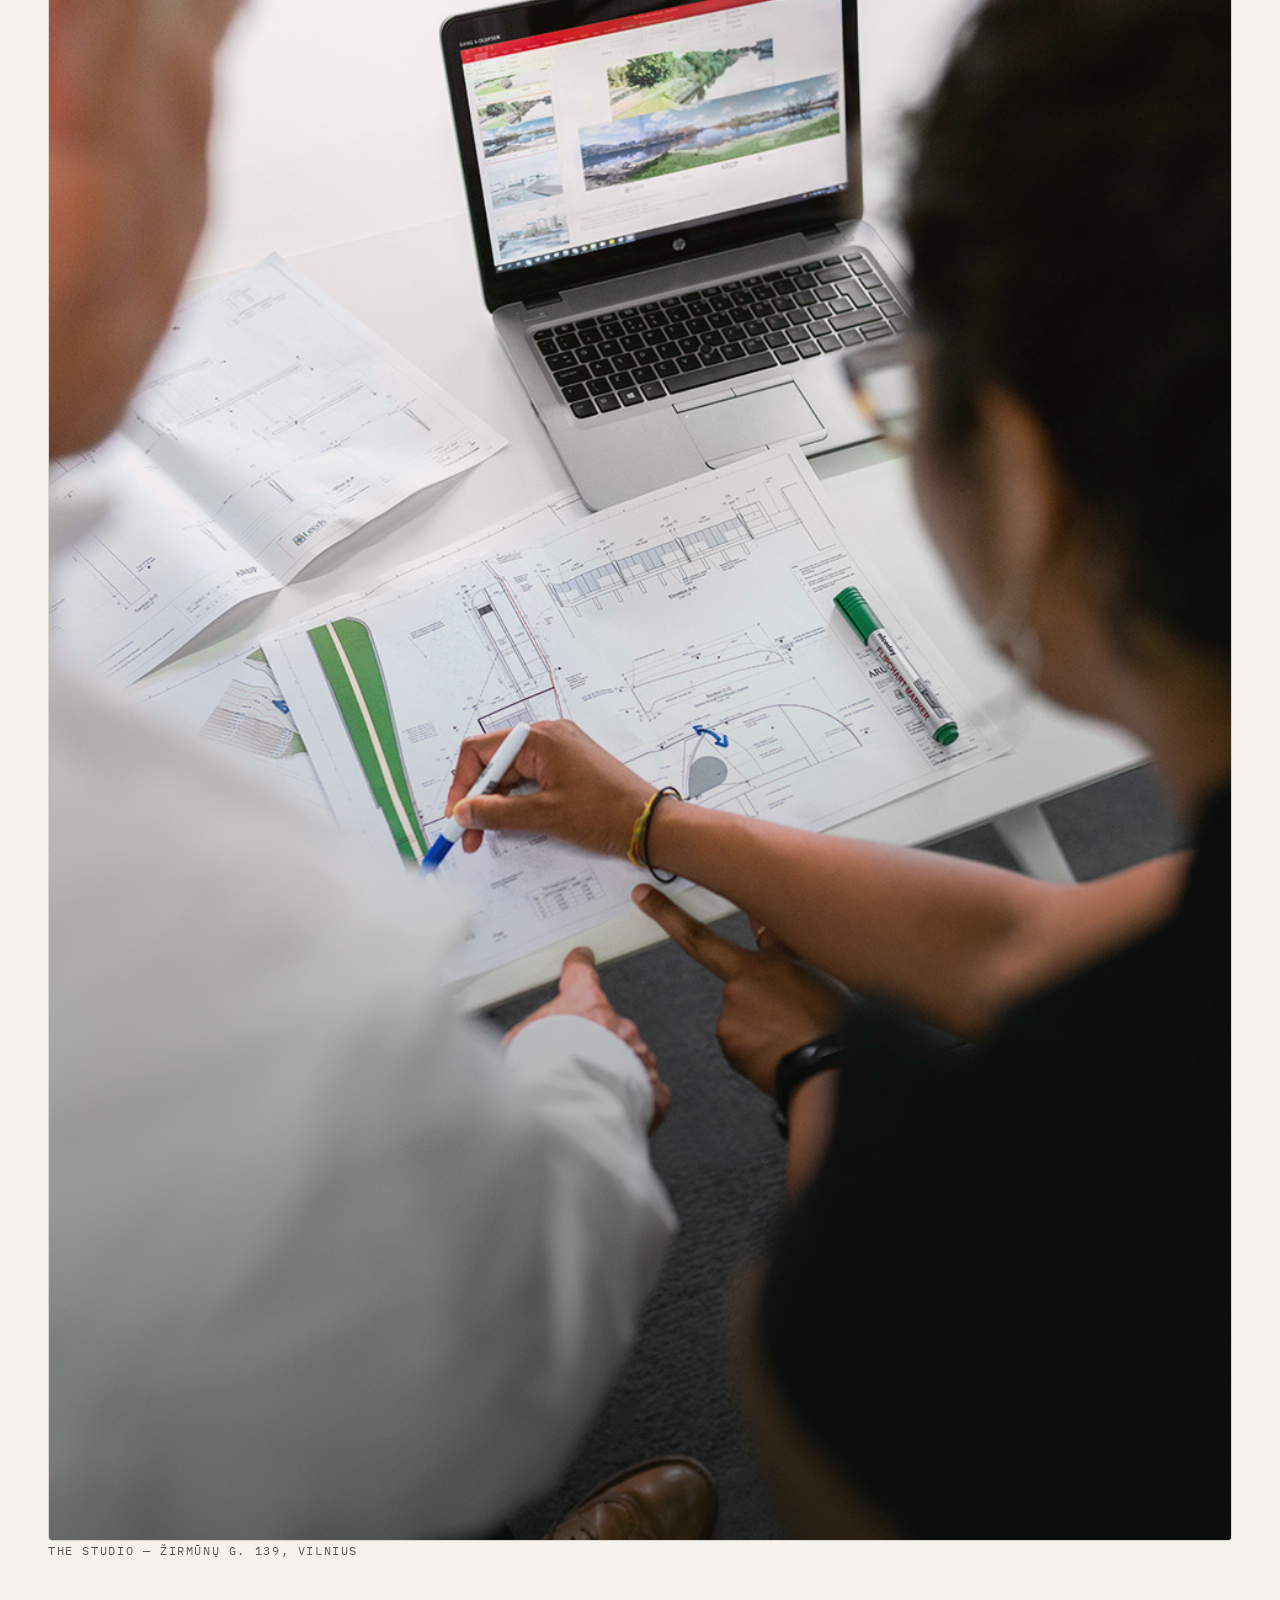
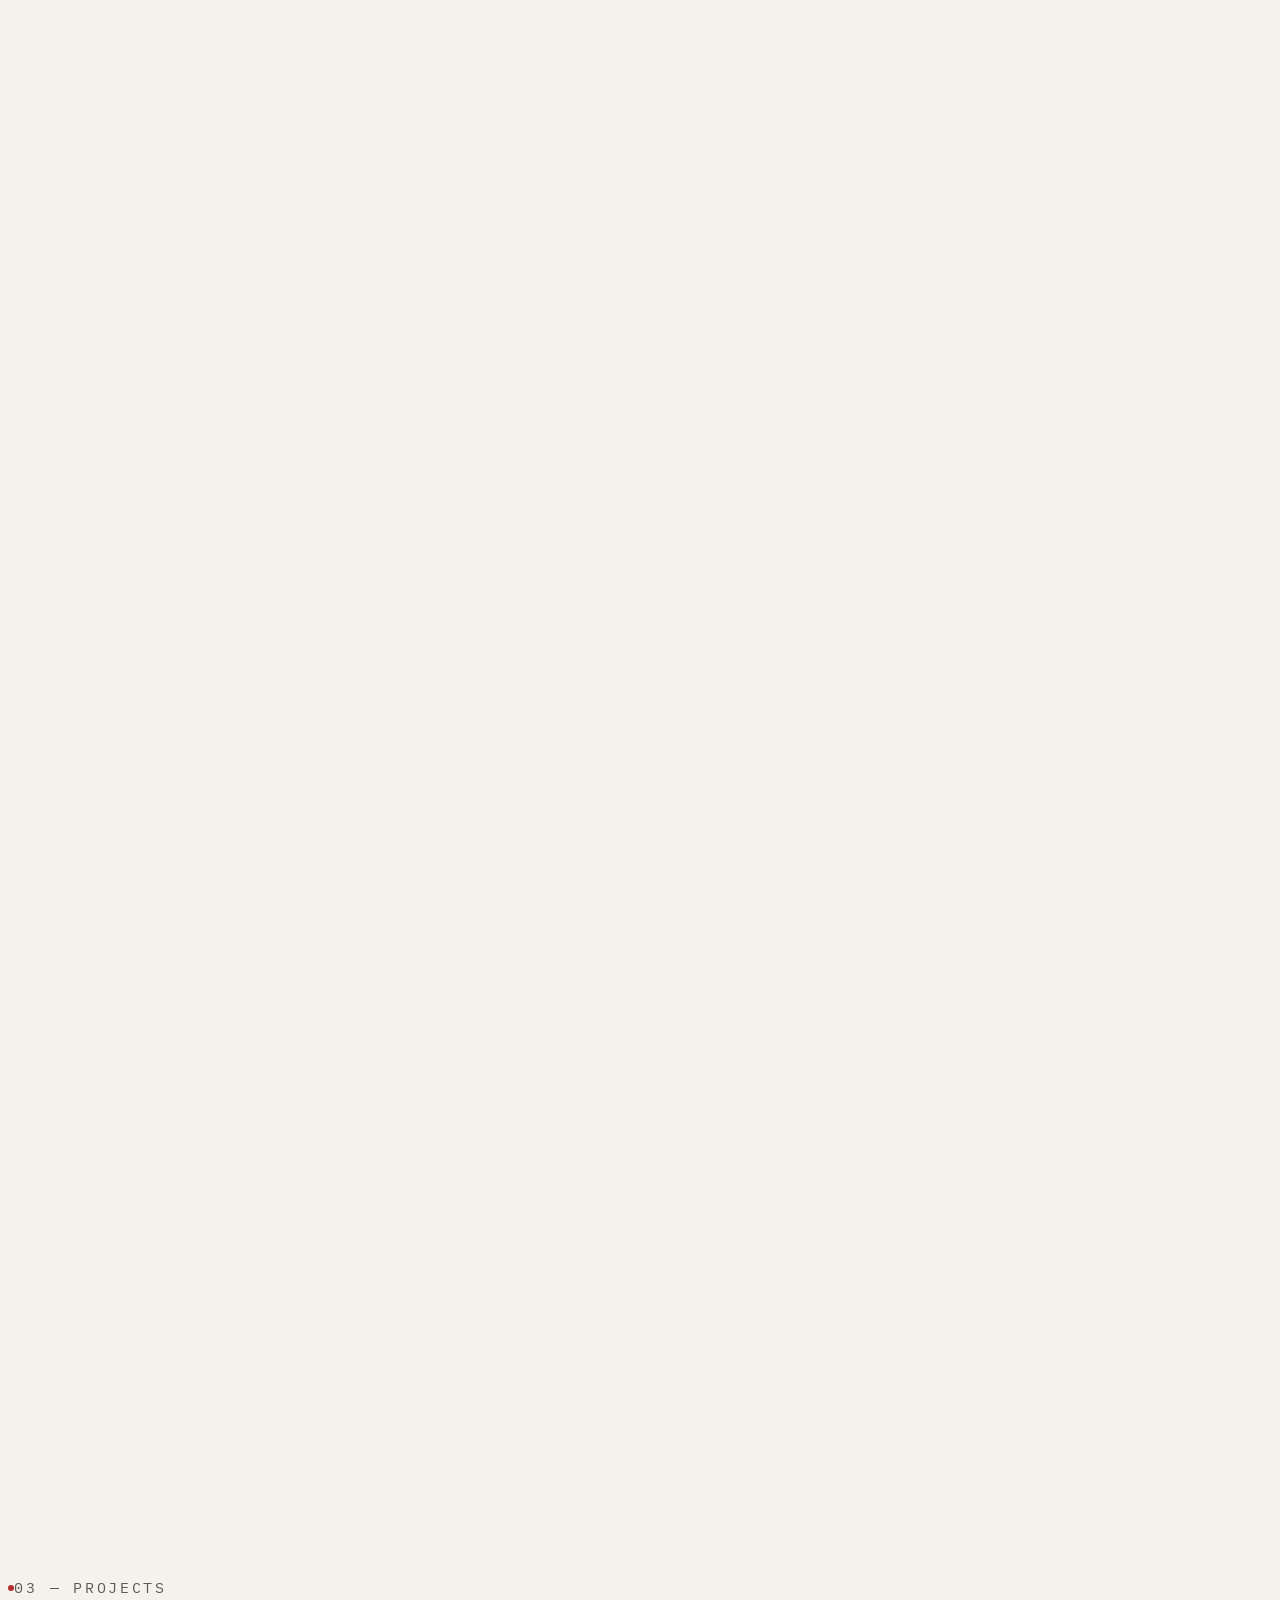
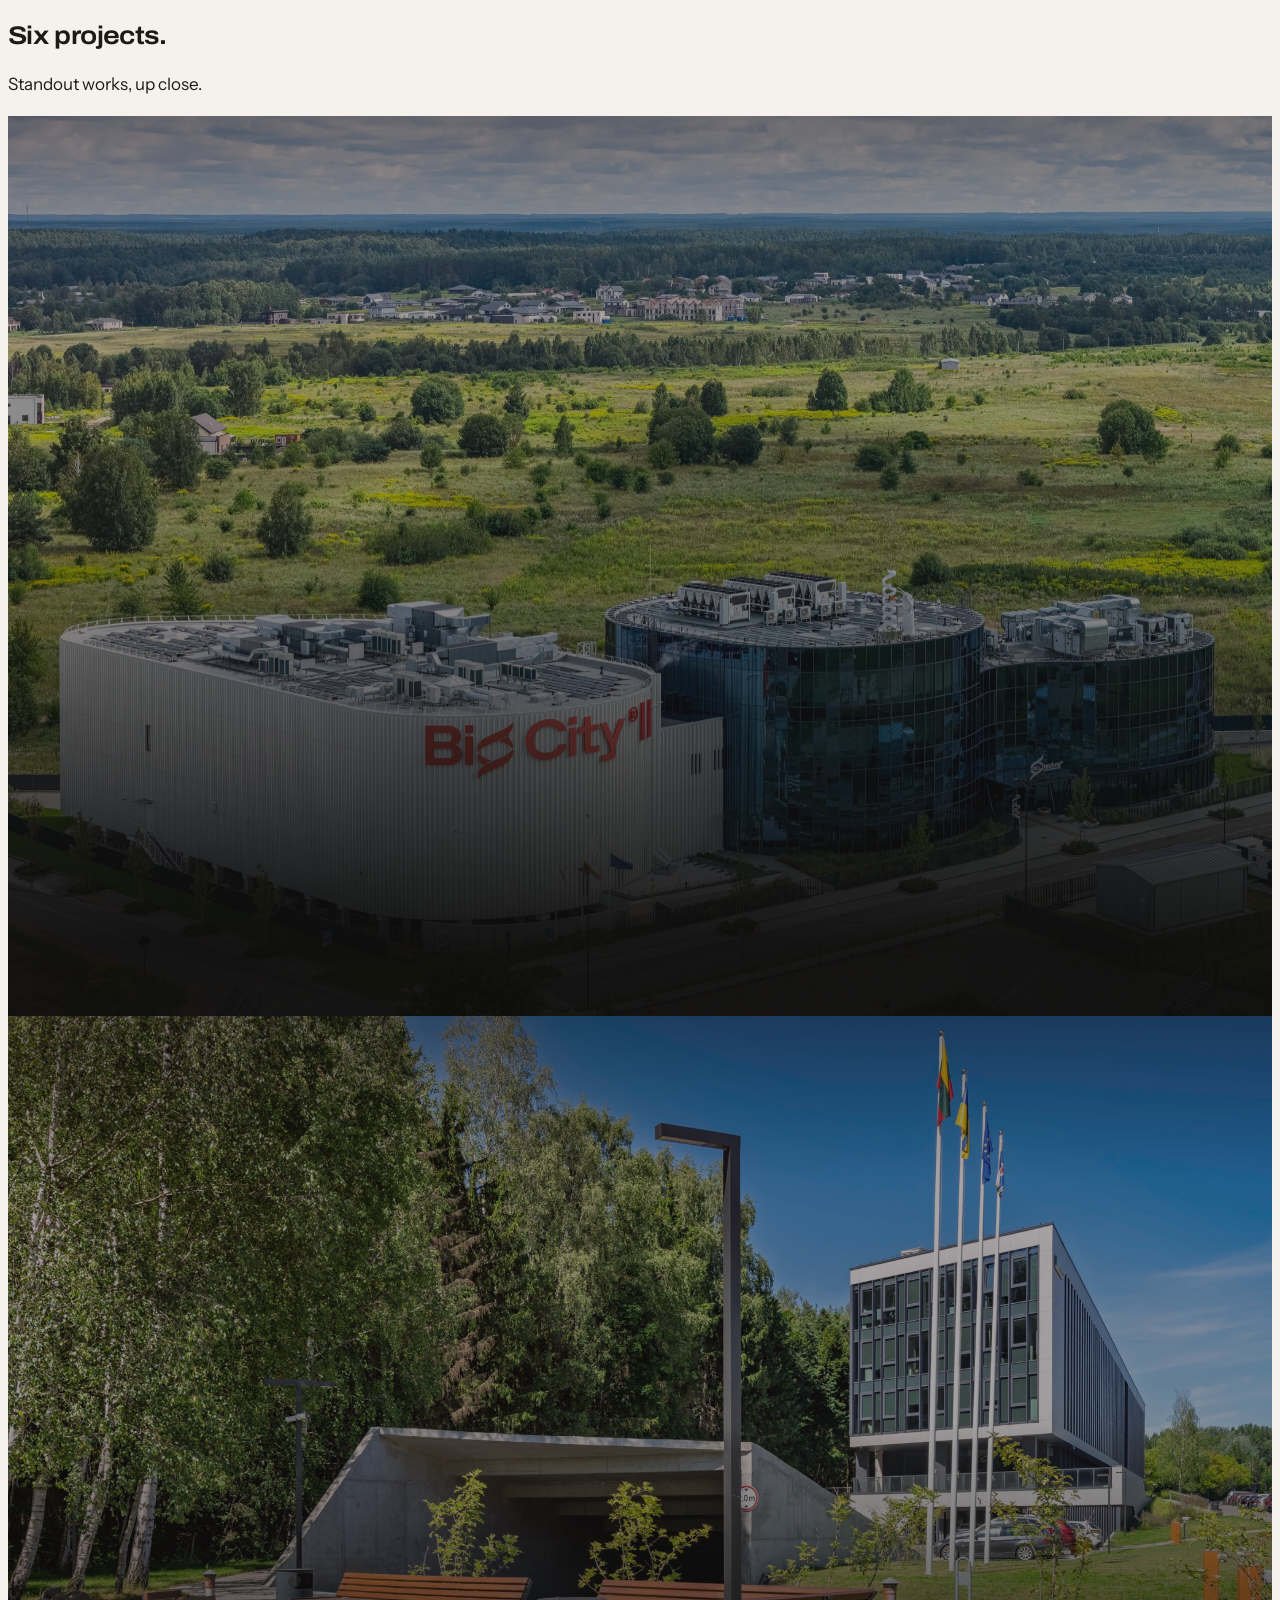
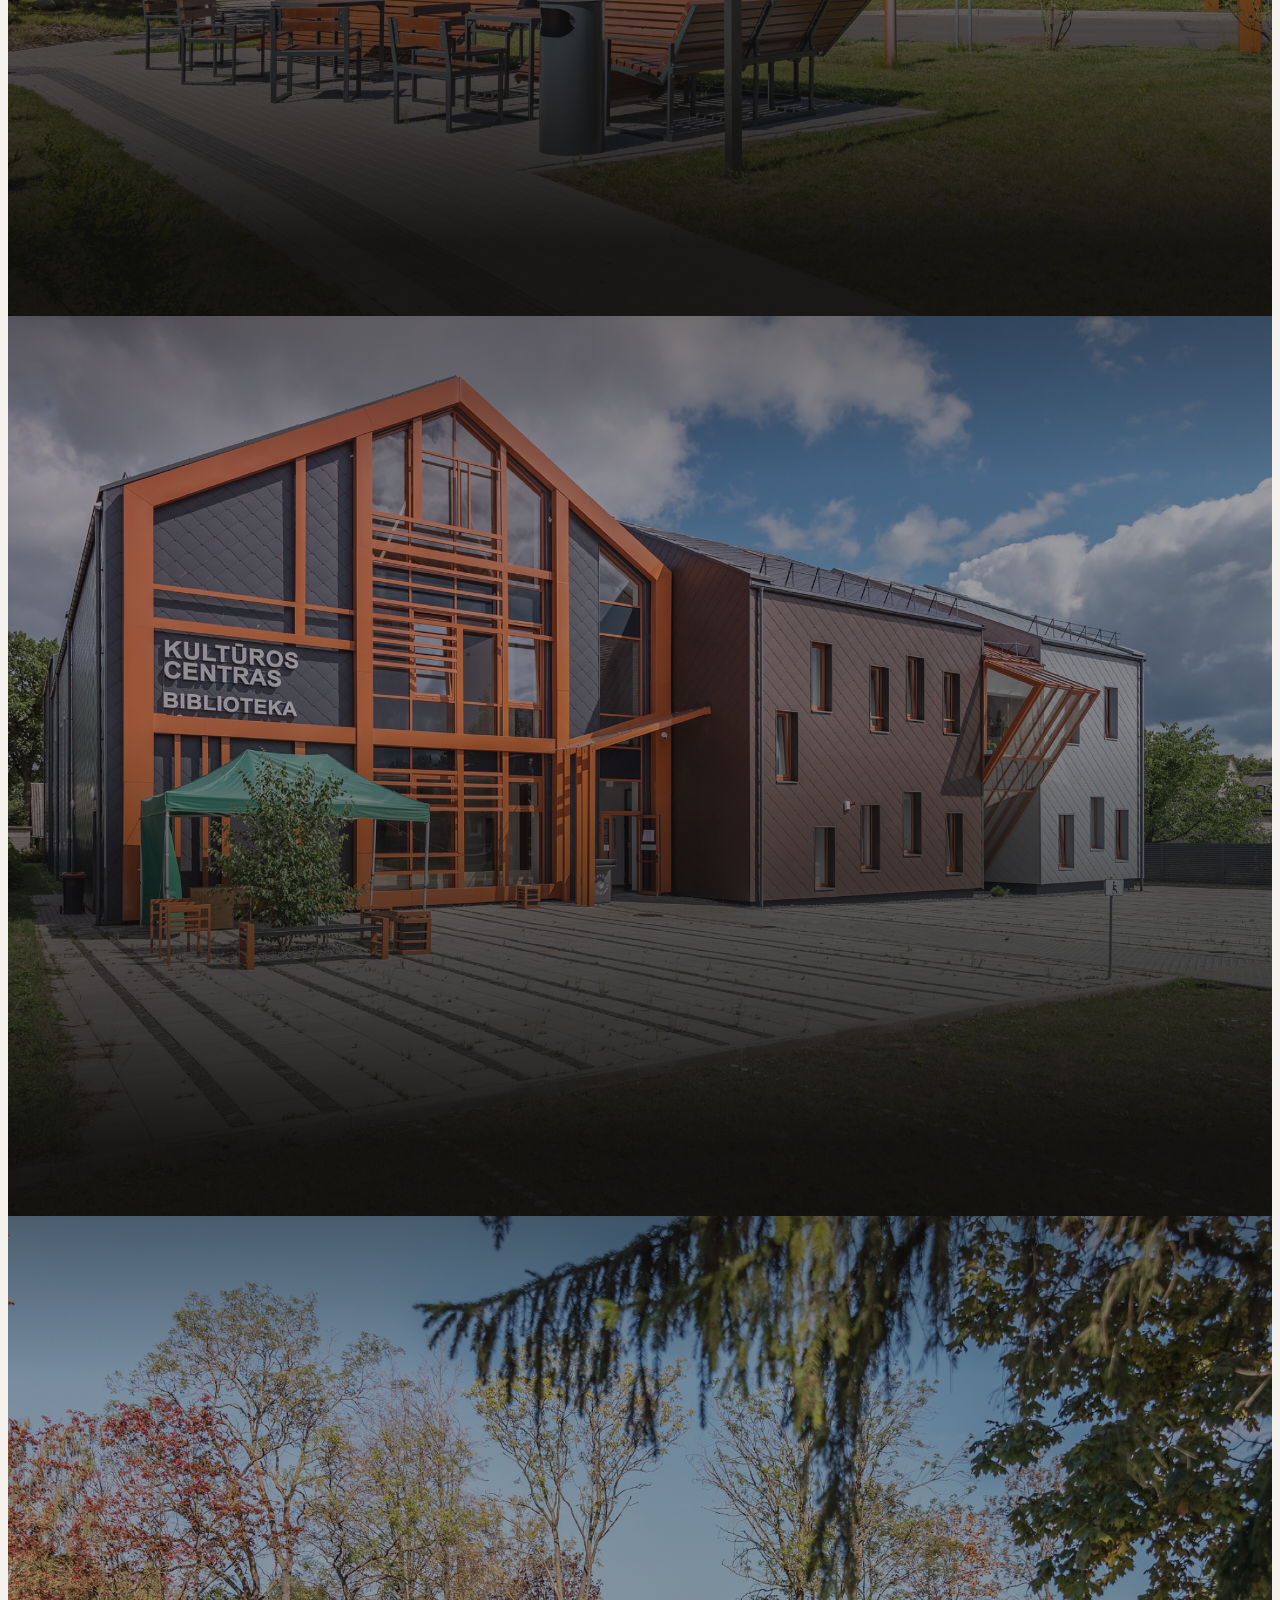
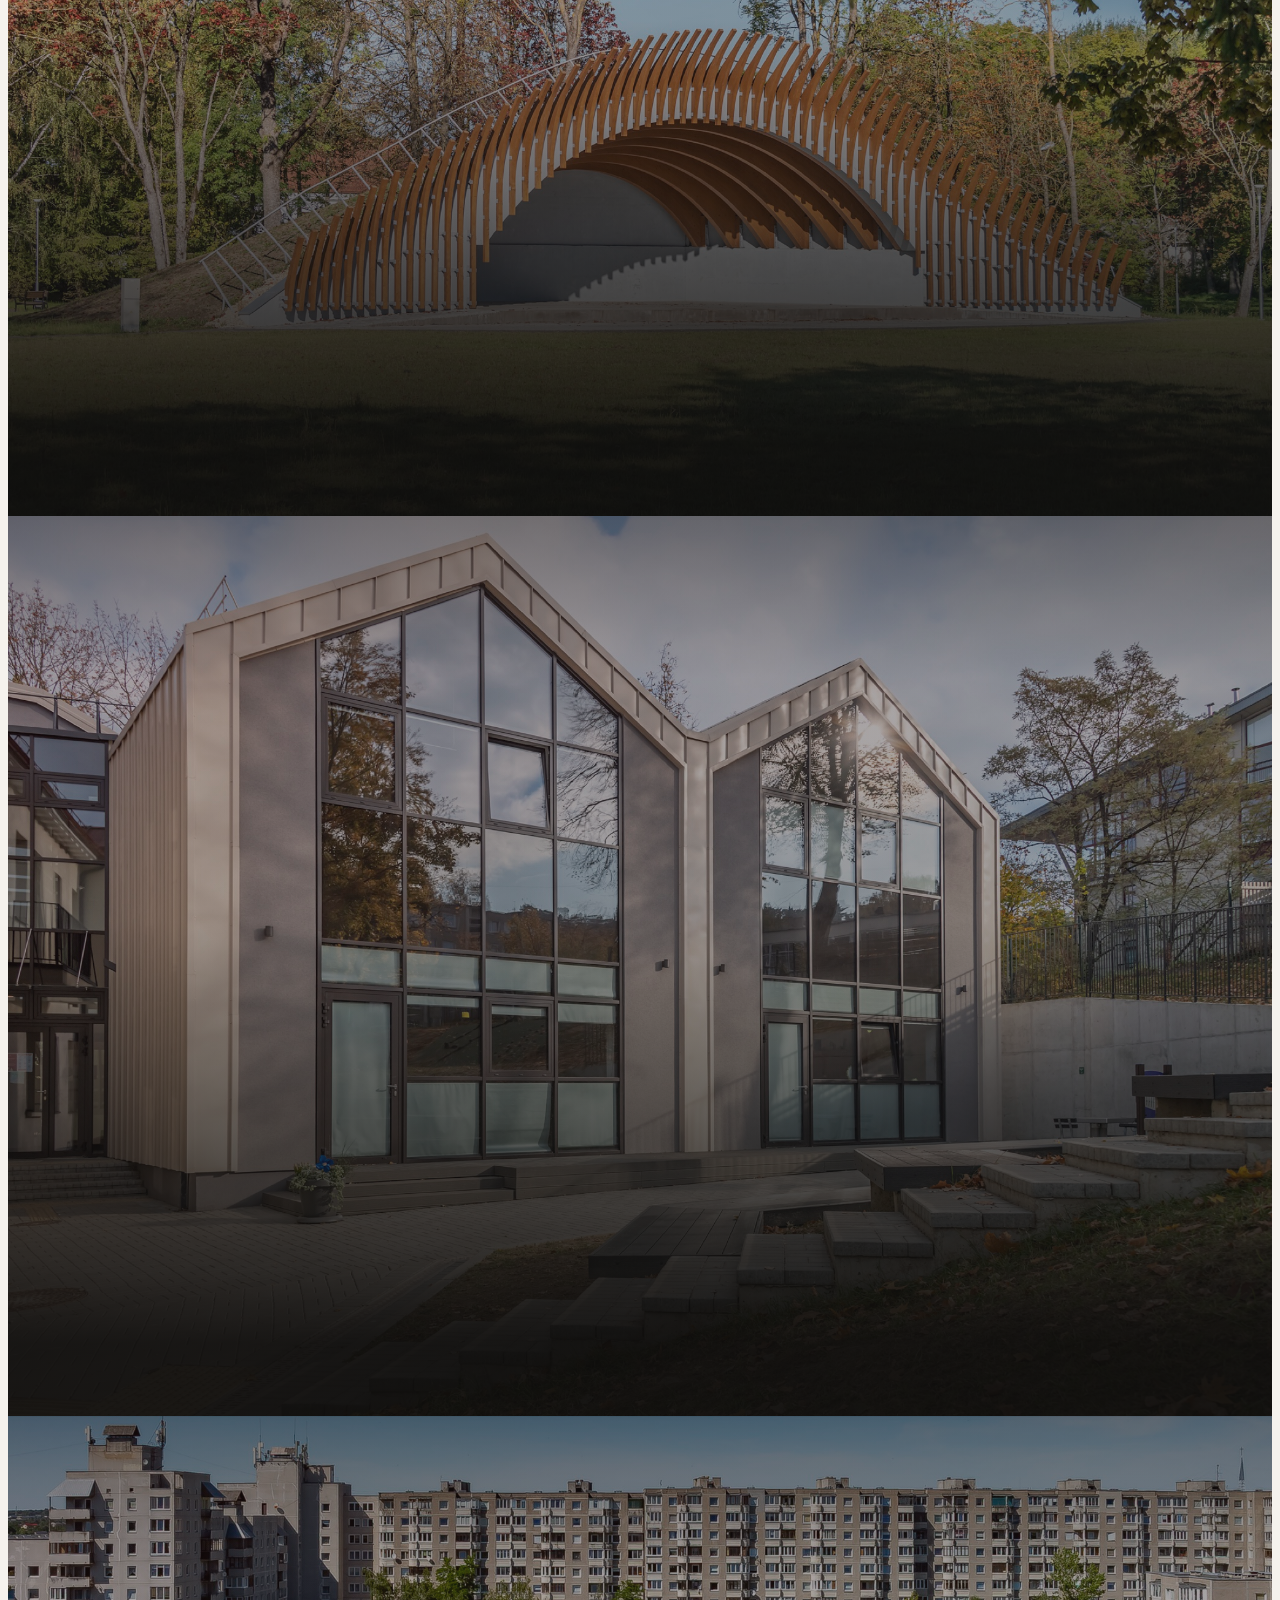
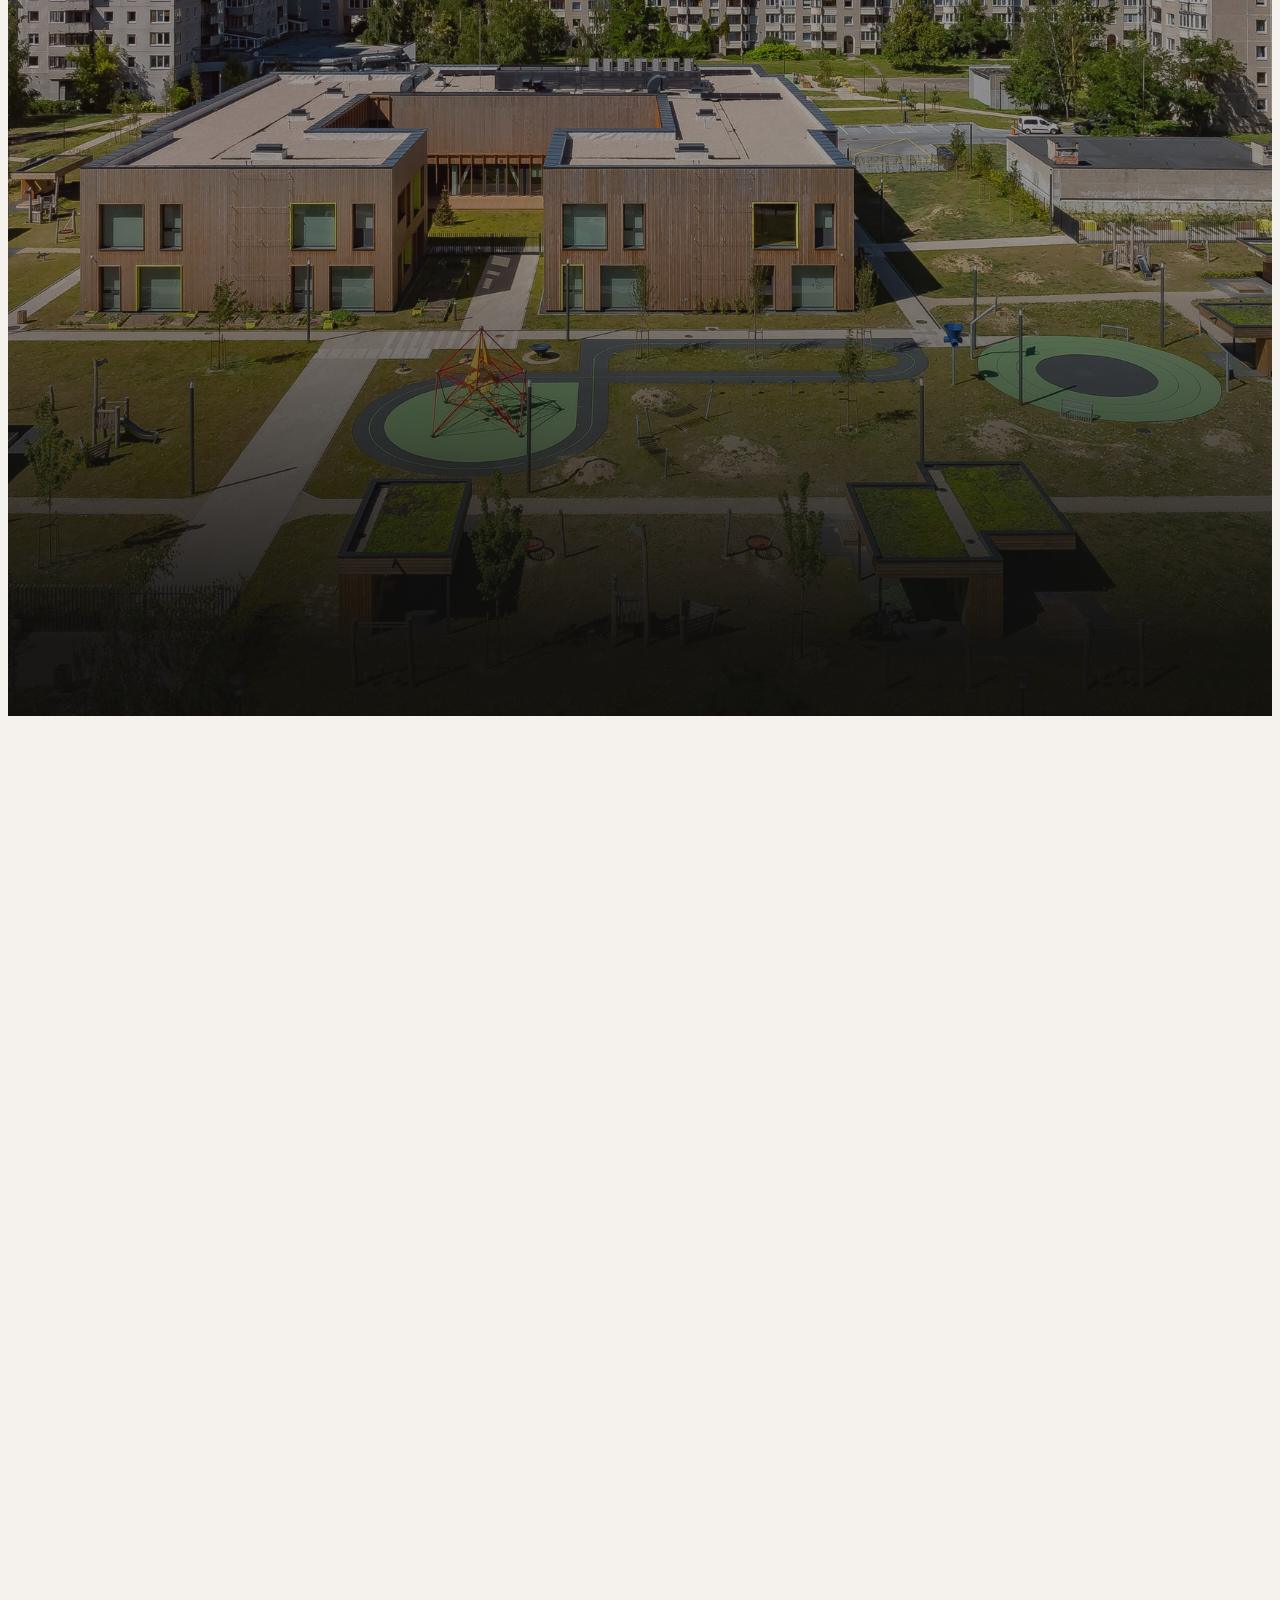
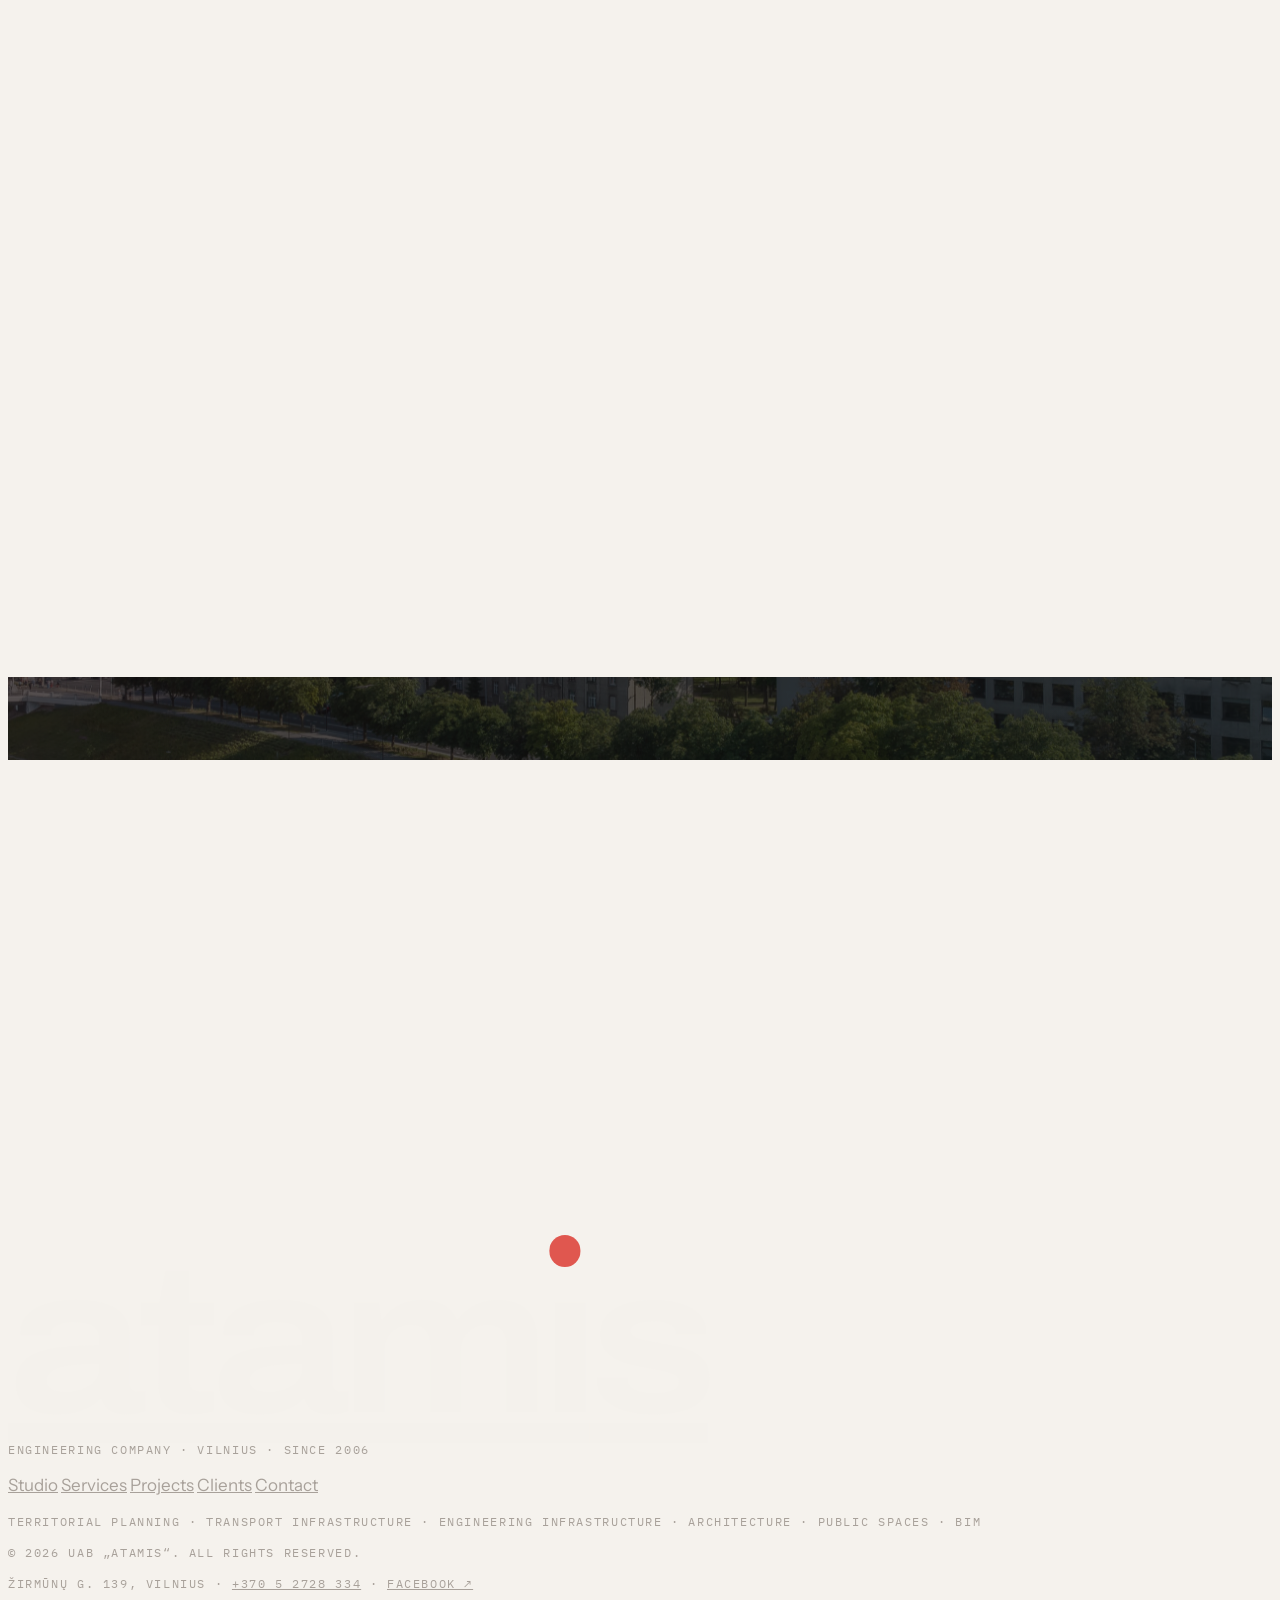
==== commit 2d8d67fb: "Subtle soft-focus text reveals (hero blur-in + section reveals) Hero headline coalesces out of soft " ====
--- a/index.html
+++ b/index.html
@@ -226,8 +226,13 @@
   .js .hw i{transform:translateY(115%);
     transition:transform 1.1s var(--ease-expo); transition-delay:var(--d,0s)}
   .js .hero-in .hw i{transform:translateY(0)}
-  .js .hero-fade{opacity:0; transform:translateY(18px); transition:opacity .5s linear, transform .9s var(--ease-out); transition-delay:var(--d,0s)}
-  .js .hero-in .hero-fade{opacity:1; transform:none}
+  /* headline coalesces out of soft focus — a one-time intro filter, plays before
+     any scroll so it costs nothing during scrolling */
+  .js .hero-h1{opacity:0; filter:blur(12px); transition:opacity .8s linear .08s, filter 1.2s var(--ease-out) .08s}
+  .js .hero-in .hero-h1{opacity:1; filter:blur(0)}
+  .js .hero-fade{opacity:0; transform:translateY(18px); filter:blur(7px);
+    transition:opacity .5s linear, transform .9s var(--ease-out), filter .9s var(--ease-out); transition-delay:var(--d,0s)}
+  .js .hero-in .hero-fade{opacity:1; transform:none; filter:blur(0)}
   .scroll-cue{position:absolute; bottom:0; left:50%; width:1px; height:64px; background:var(--hair); overflow:hidden}
   .scroll-cue::after{content:""; position:absolute; left:0; top:0; width:100%; height:40%;
     background:var(--red-bright); animation:cue 2s var(--ease-out) infinite}
@@ -245,8 +250,8 @@
   .vid-toggle.paused .vt-play{display:block}
 
   /* ---------- scroll reveals ---------- */
-  .js .rv{opacity:0; transform:translateY(24px); transition:transform .9s var(--ease-out), opacity .4s linear; transition-delay:var(--d,0s)}
-  .js .rv.in{opacity:1; transform:none}
+  .js .rv{opacity:0; transform:translateY(24px); filter:blur(4px); transition:transform .9s var(--ease-out), opacity .4s linear, filter .6s var(--ease-out); transition-delay:var(--d,0s)}
+  .js .rv.in{opacity:1; transform:none; filter:blur(0)}
   .js .mask{display:block; overflow:hidden}
   .js .mask>span{display:block; transform:translateY(110%); transition:transform 1s var(--ease-expo); transition-delay:var(--d,0s)}
   .js .mask.in>span{transform:none}
@@ -413,7 +418,7 @@
   /* ---------- reduced motion ---------- */
   @media (prefers-reduced-motion: reduce){
     html{scroll-behavior:auto}
-    .js .rv,.js .mask>span,.js .hw i,.js .hero-fade,.js .deck-cap > *{opacity:1 !important; transform:none !important; transition:none !important}
+    .js .rv,.js .mask>span,.js .hw i,.js .hero-h1,.js .hero-fade,.js .deck-cap > *{opacity:1 !important; transform:none !important; filter:none !important; transition:none !important}
     .hero-media video{transform:none; transition:none}
     .pulse,.scroll-cue::after{animation:none}
     .card img,.card-body{transition:none}
@@ -496,7 +501,7 @@
       <span class="dot mr-2" aria-hidden="true"></span>
       <span data-en="Engineering company · Vilnius · since 2006">Inžinerinė bendrovė · Vilnius · nuo 2006 m.</span>
     </p>
-    <h1 class="display-xl mt-6 text-[clamp(2.8rem,8.4vw,7.5rem)]">
+    <h1 class="hero-h1 display-xl mt-6 text-[clamp(2.8rem,8.4vw,7.5rem)]">
       <span class="only-lt">
         <span class="hw"><i style="--d:.15s">Keičiame</i></span><br>
         <span class="hw"><i style="--d:.3s">Lietuvą</i></span>
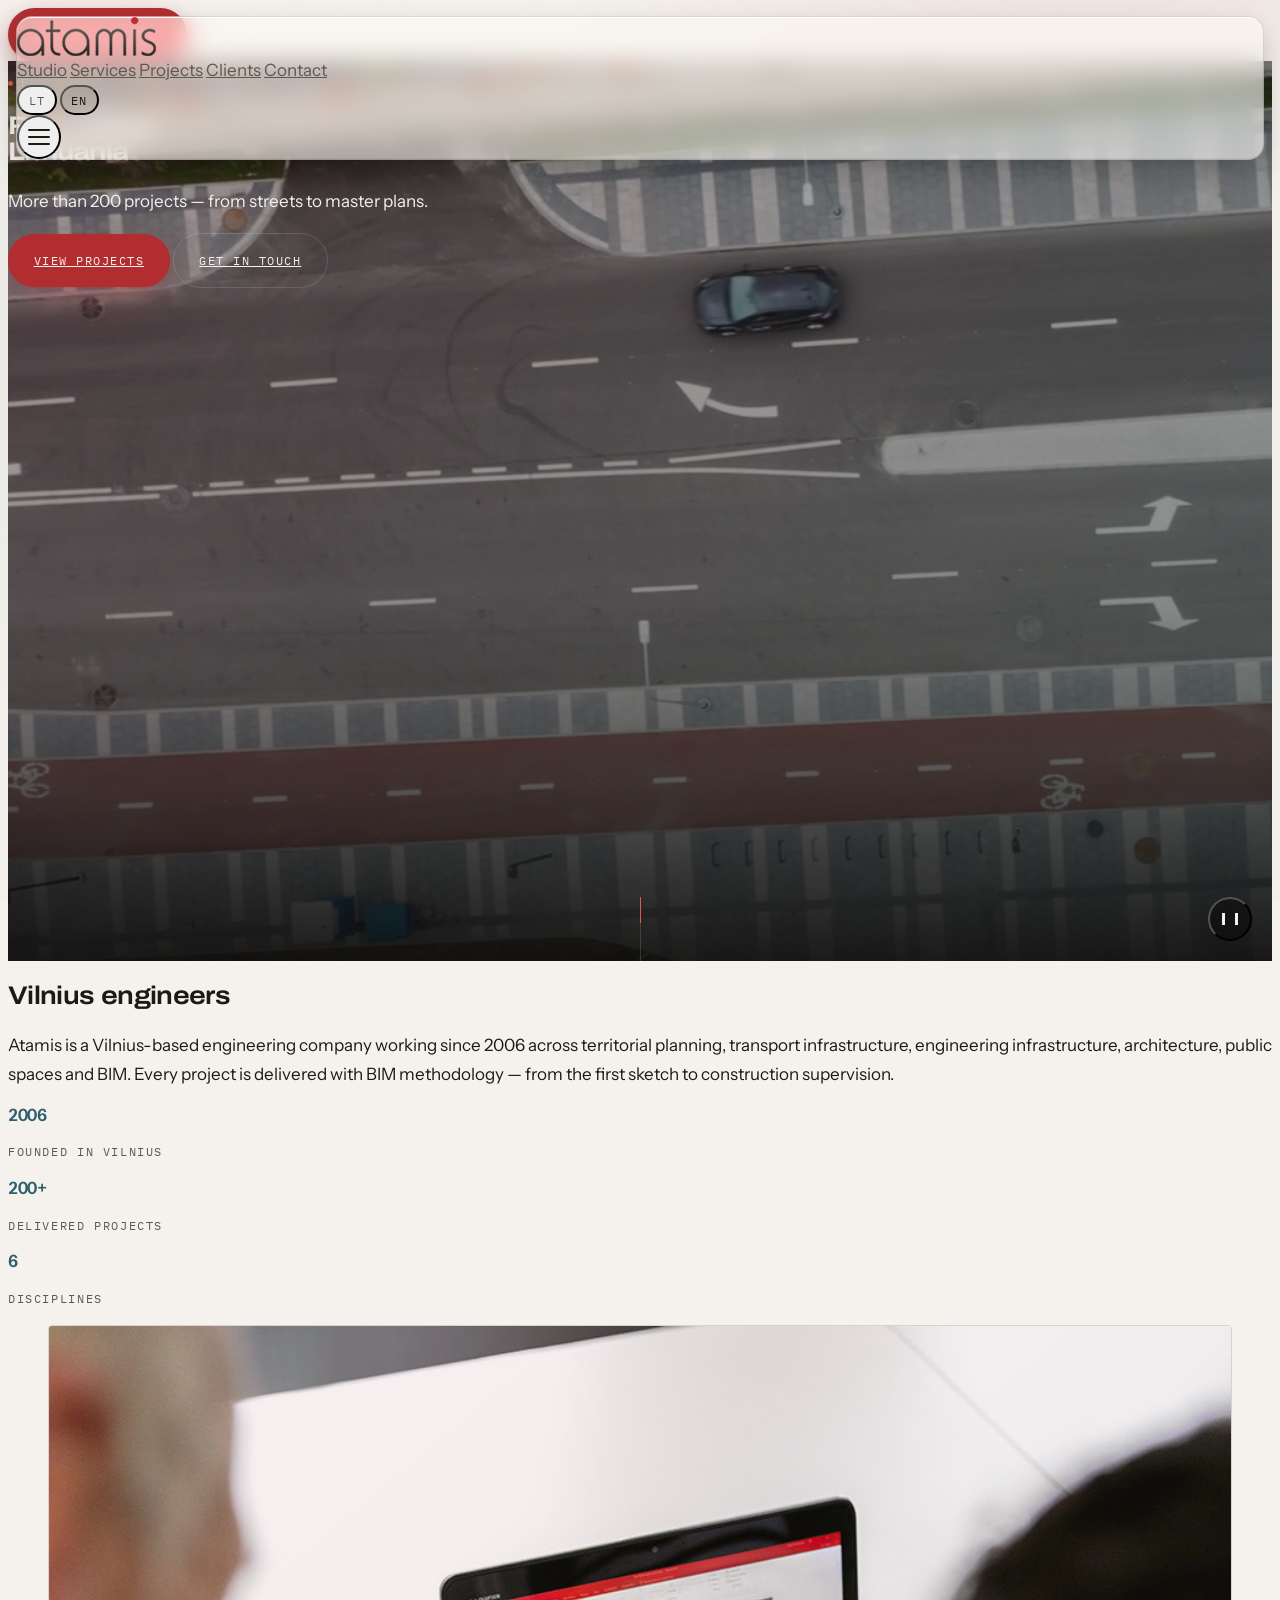
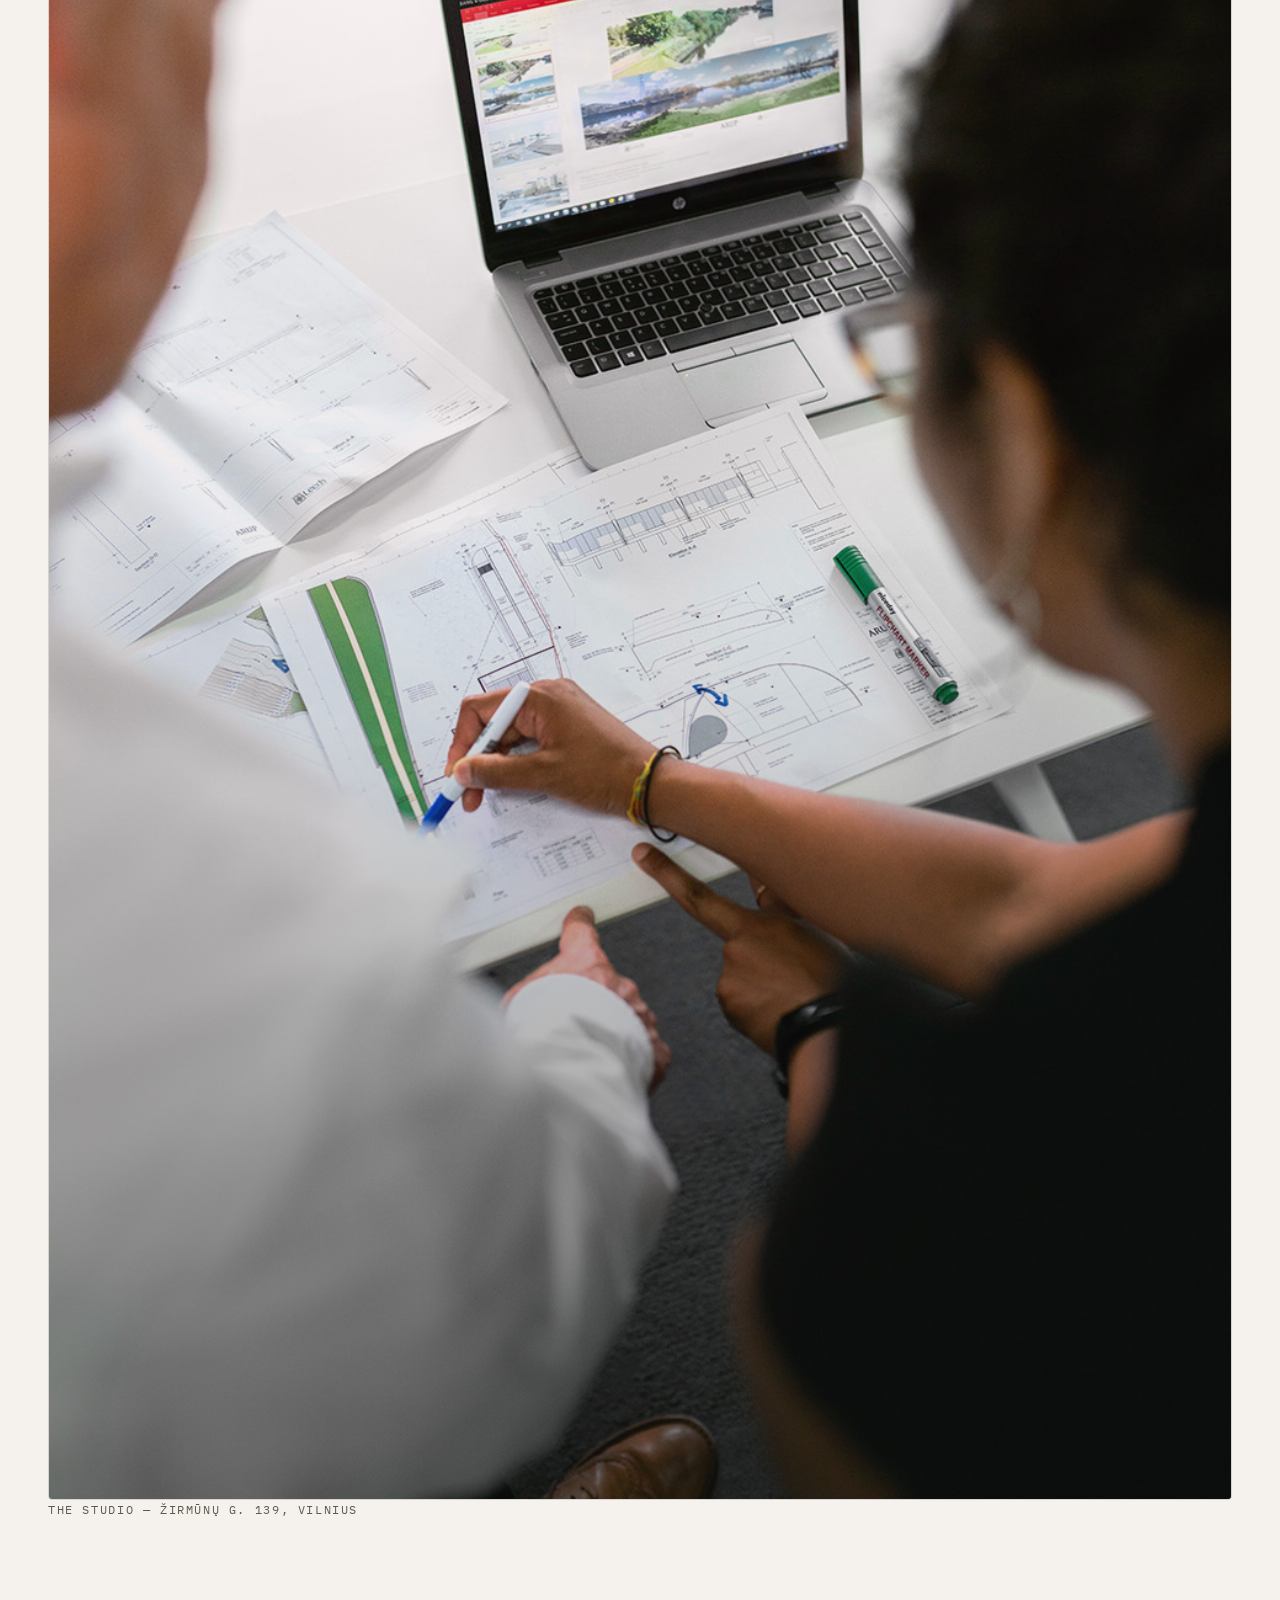
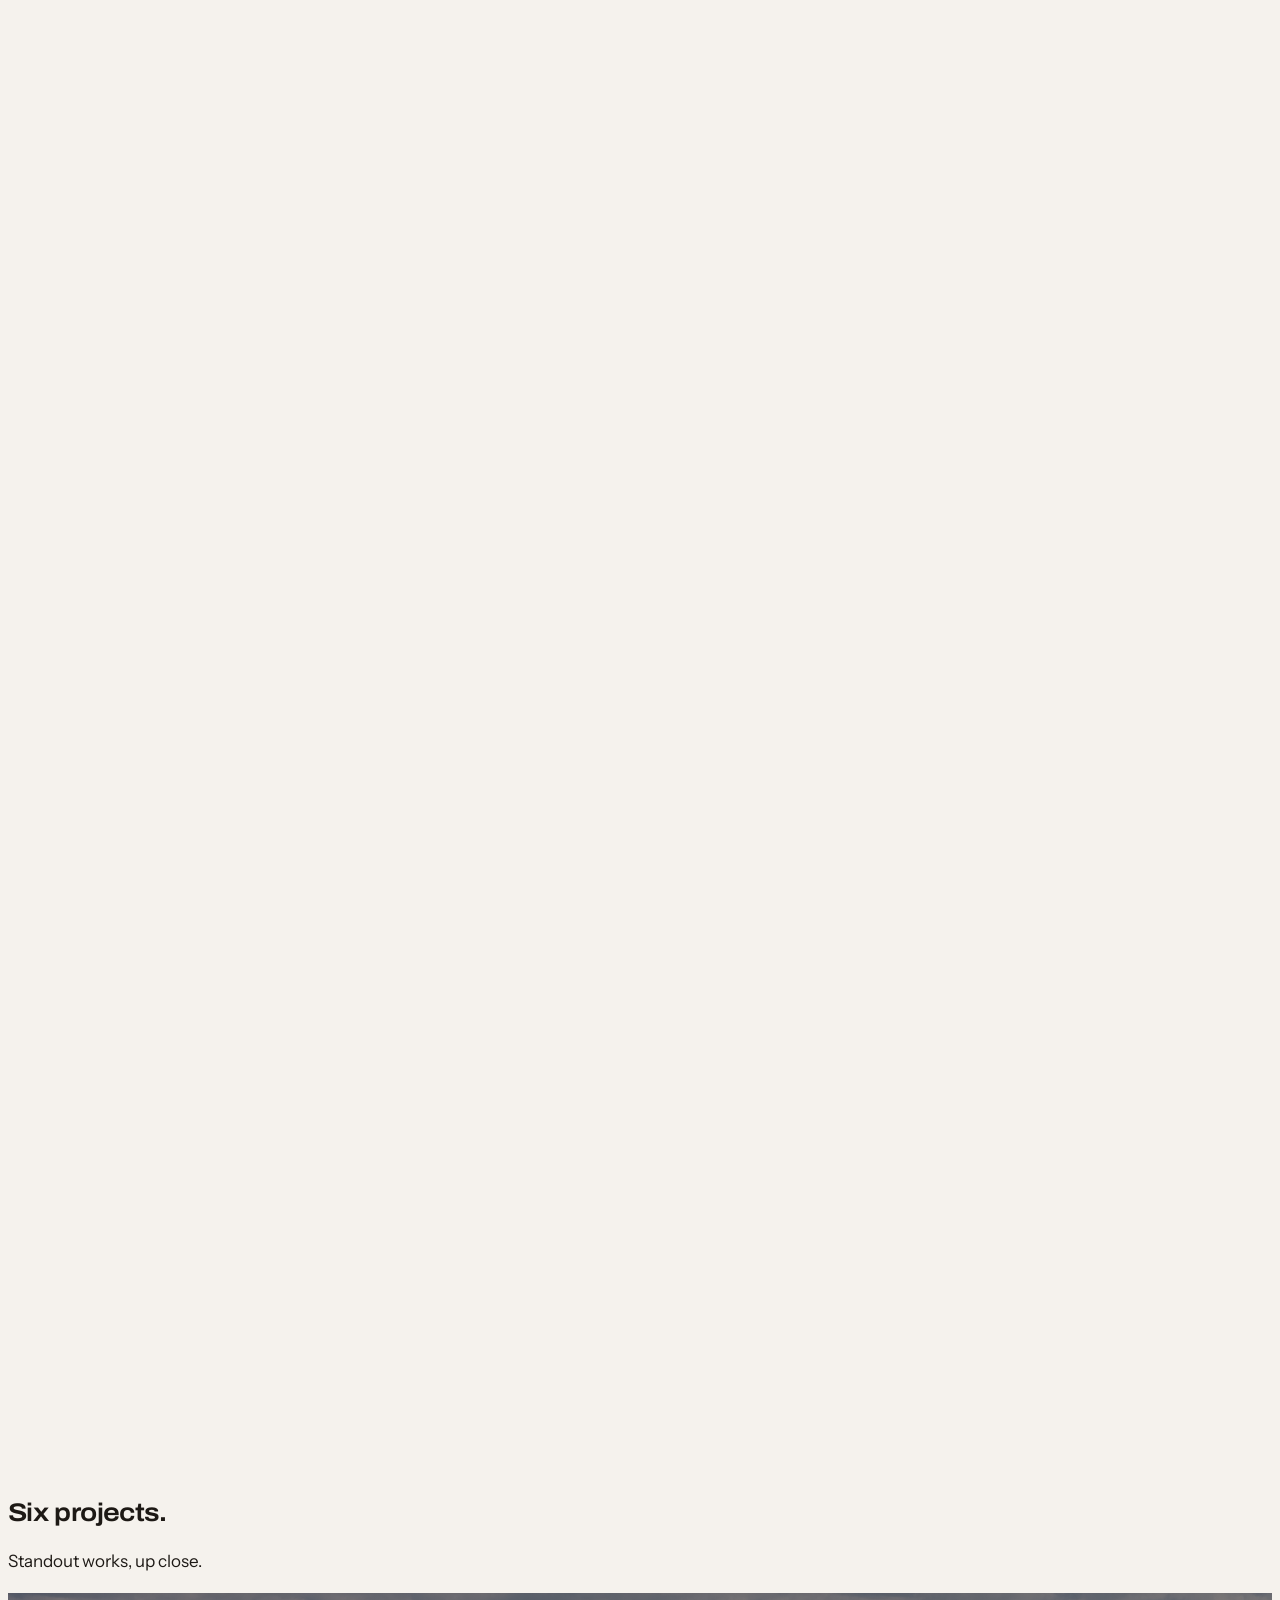
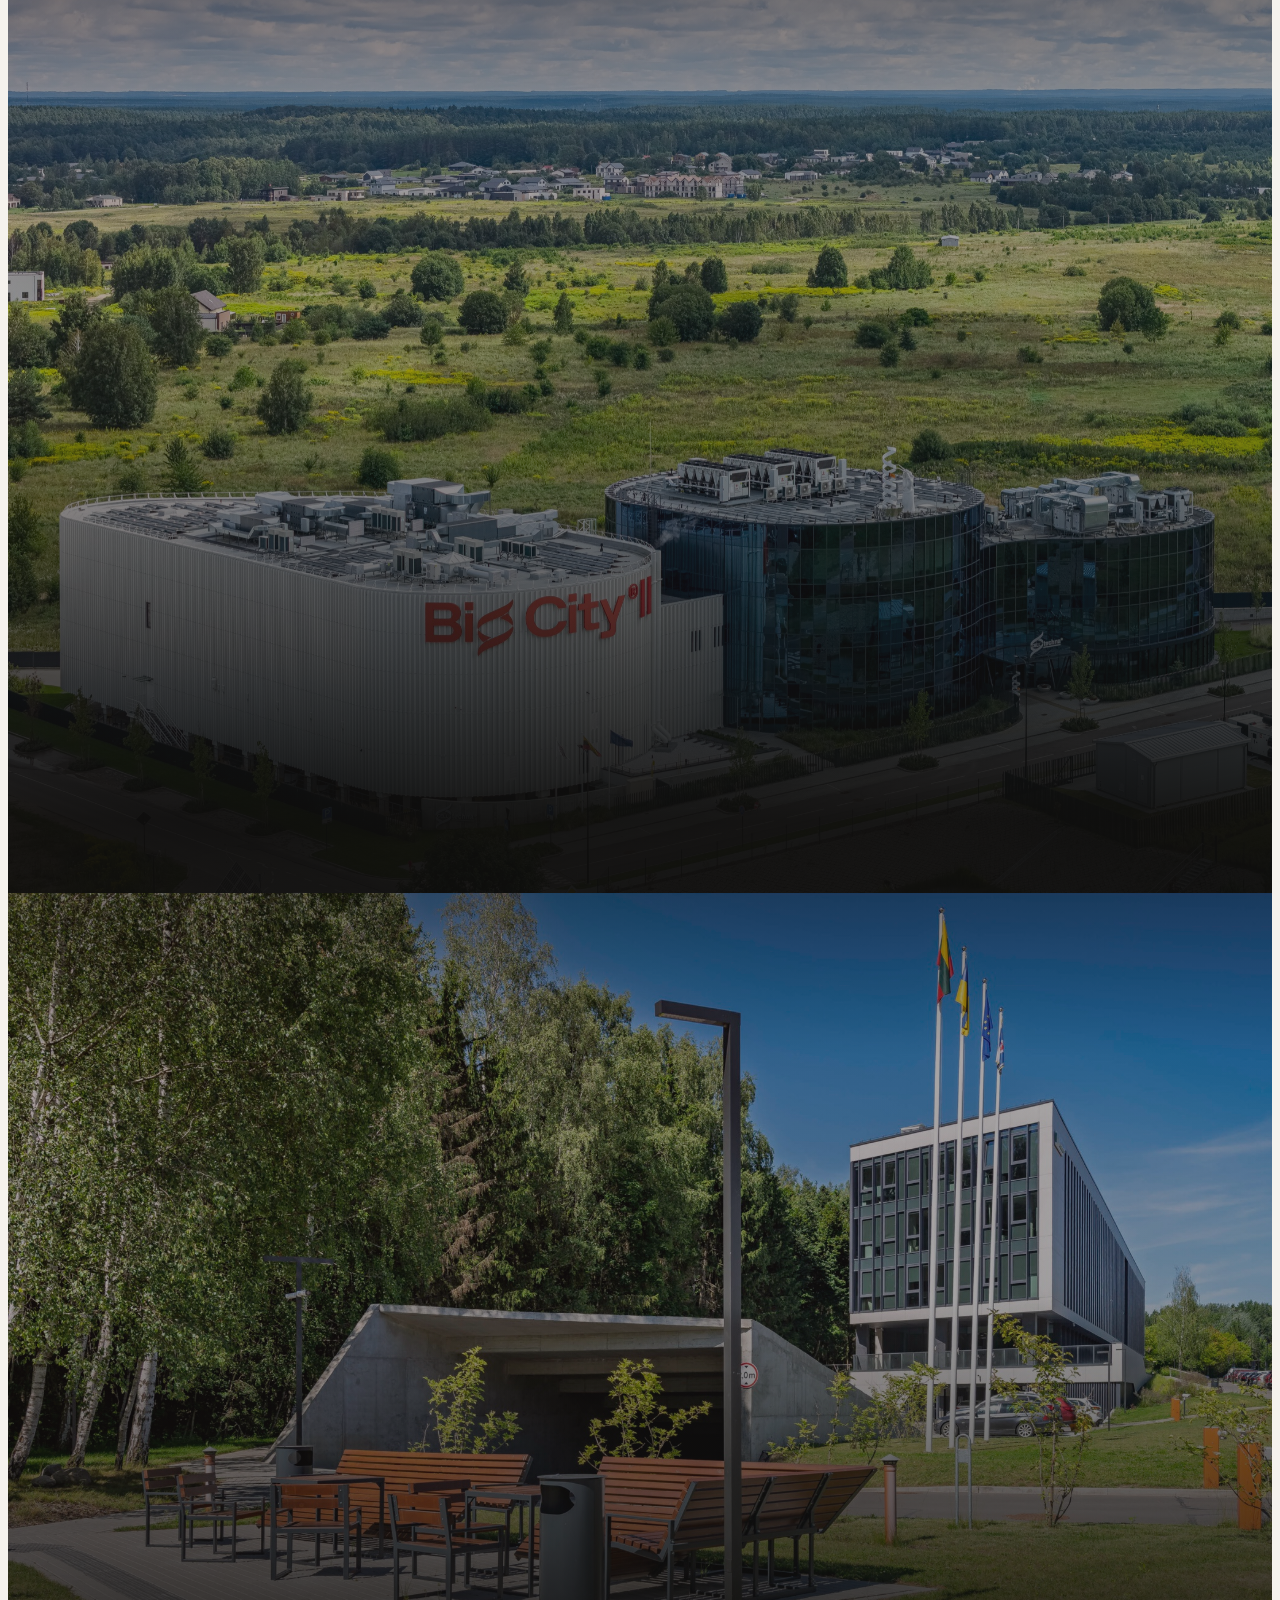
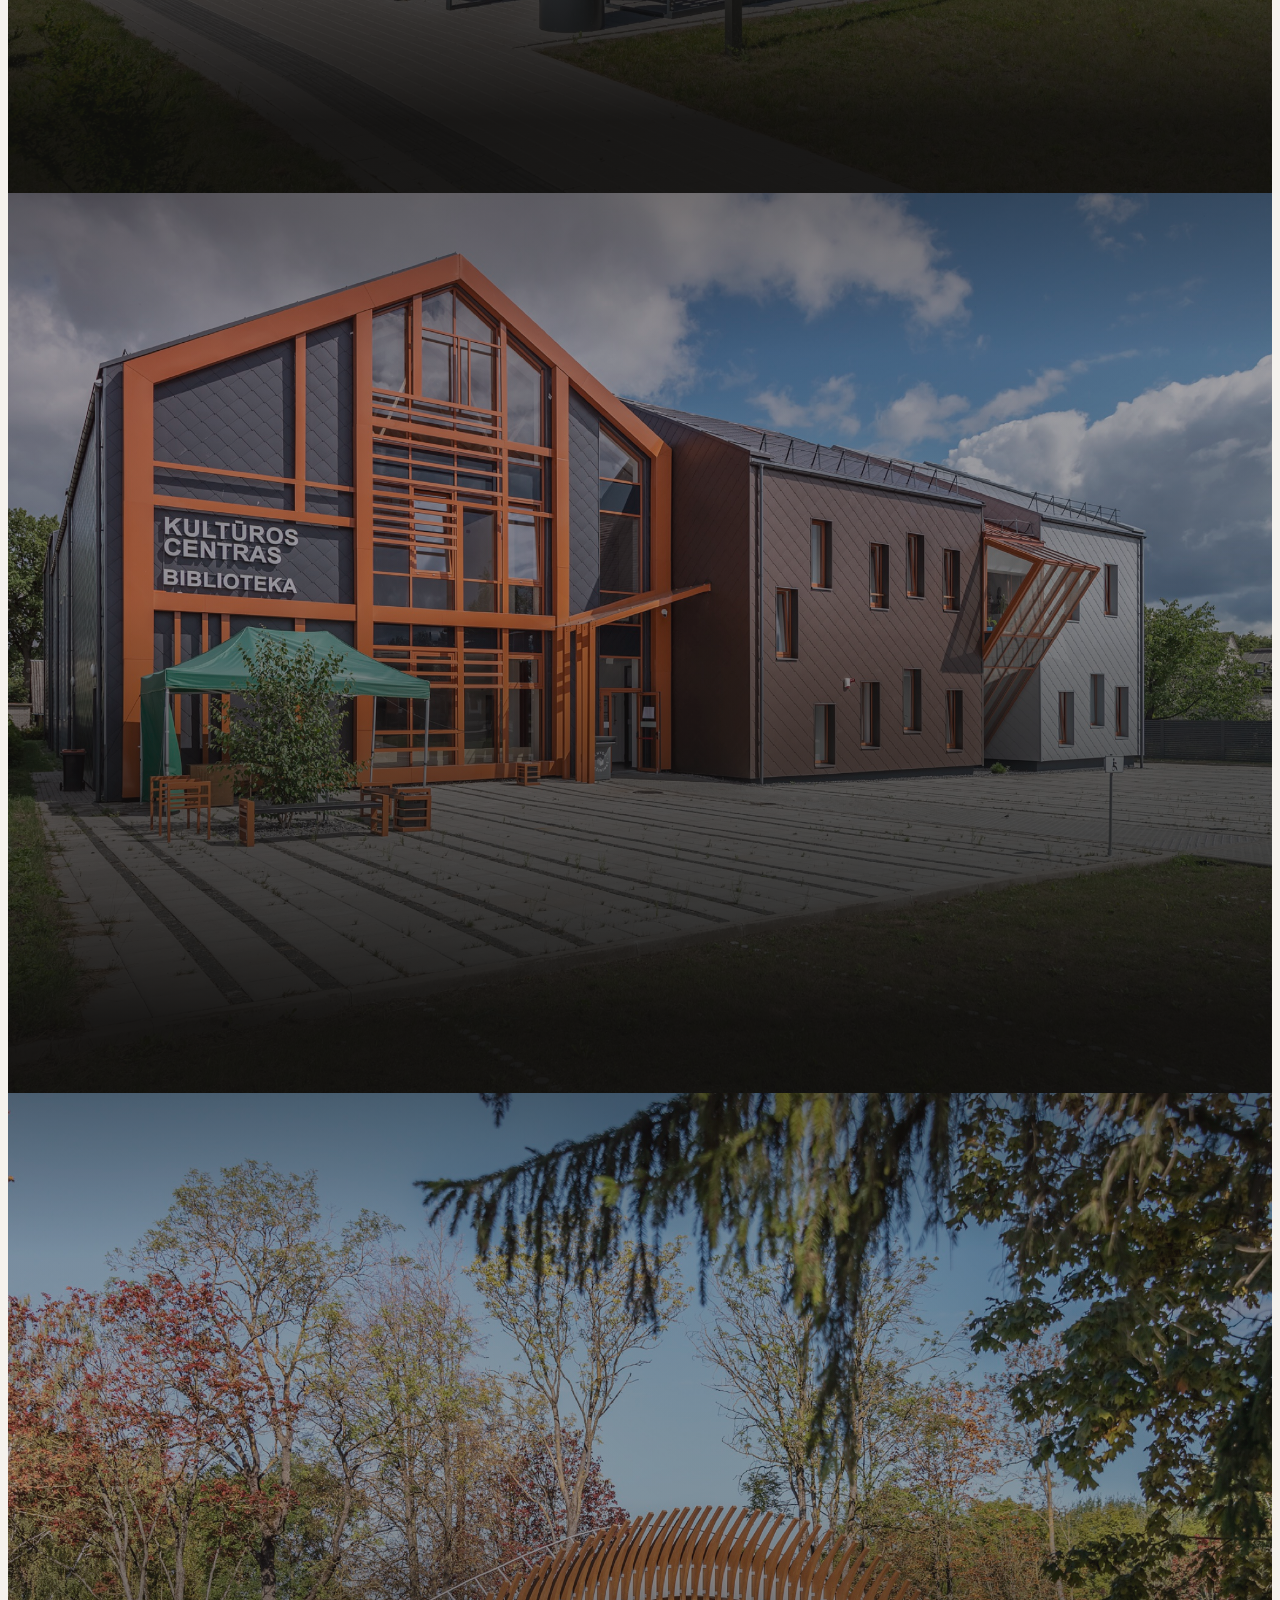
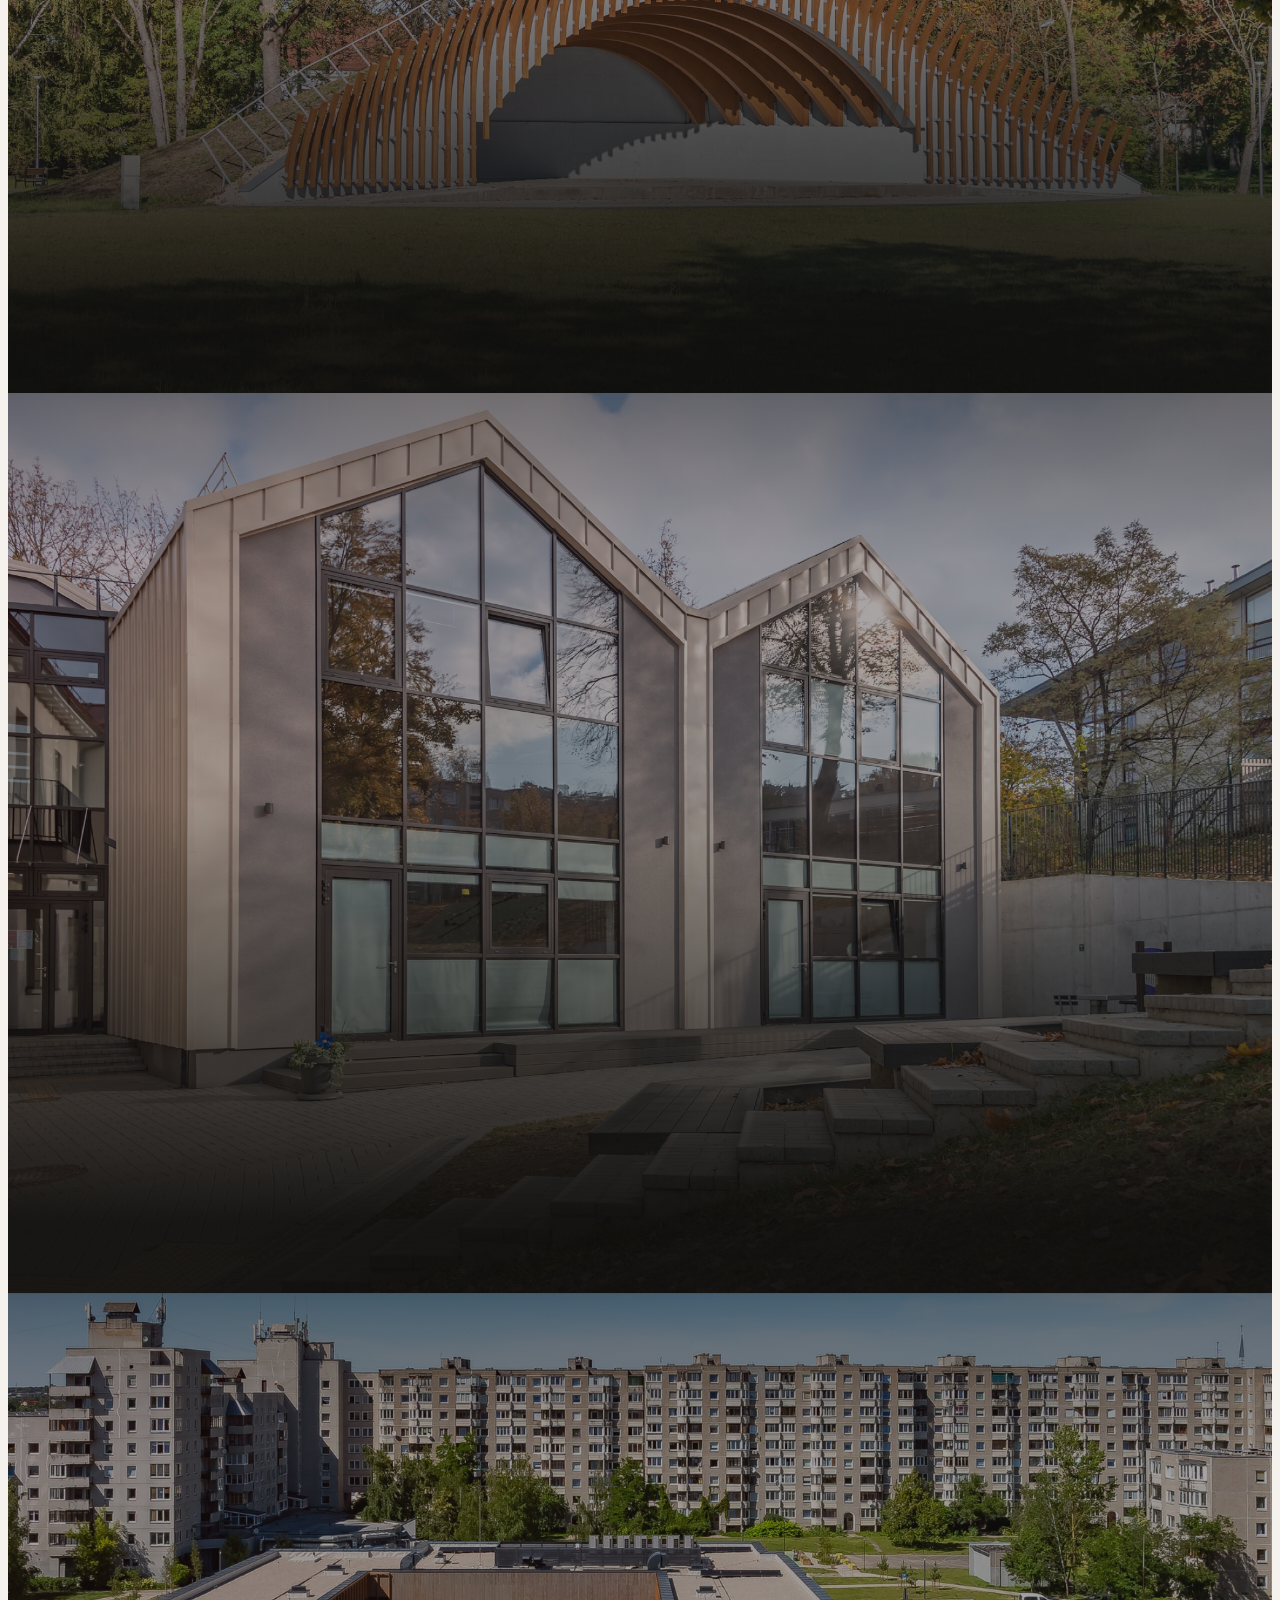
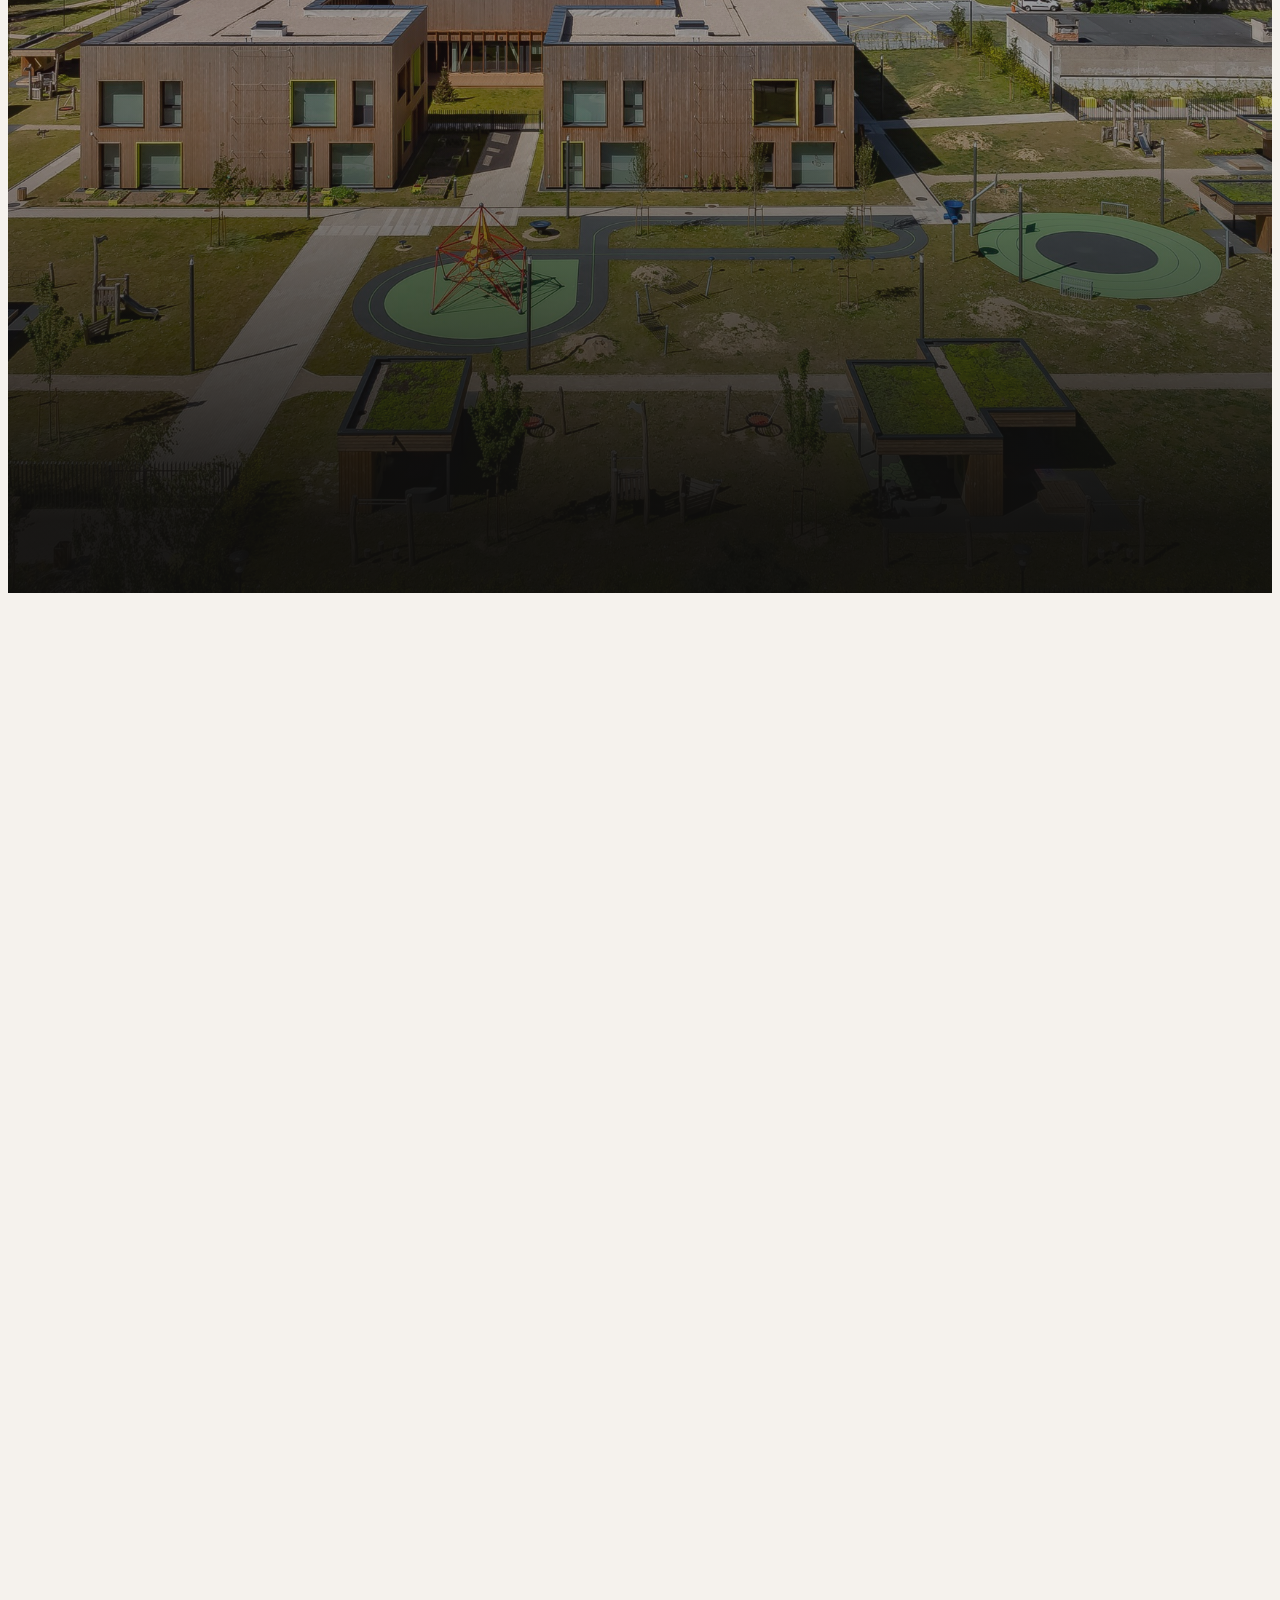
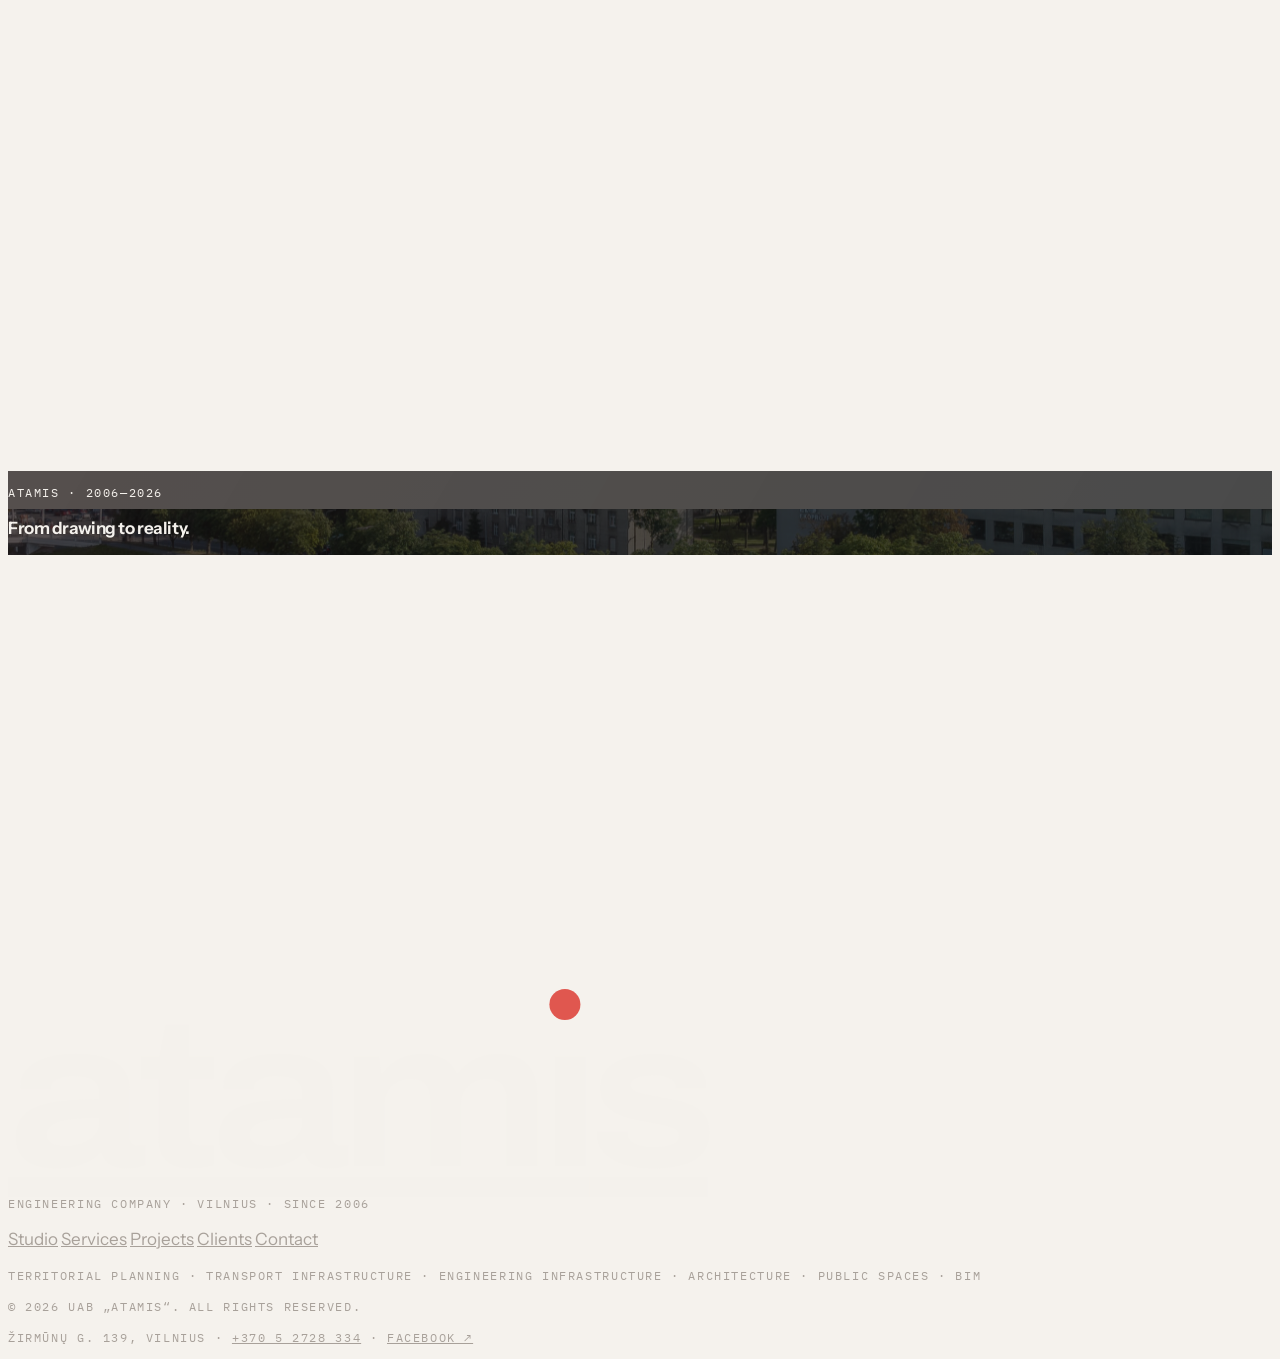
==== commit a43d944b: "Remove numbered section eyebrows (01 — Studija … 06 — Kontaktai) Delete the six 'NN — Section' kicke" ====
--- a/index.html
+++ b/index.html
@@ -108,7 +108,6 @@
   .display-lg{font-weight:650; font-stretch:112%; letter-spacing:-.025em; line-height:1.08}
   .display-md{font-weight:600; font-stretch:110%; letter-spacing:-.02em; line-height:1.15}
   .meta{font-family:"IBM Plex Mono",monospace; font-size:.72rem; letter-spacing:.14em; text-transform:uppercase; color:var(--muted)}
-  .sec-label{font-size:.95rem; letter-spacing:.18em}
   .meta .dot,.dot{display:inline-block; width:.42em; height:.42em; border-radius:50%; background:var(--dot); vertical-align:.08em}
   .stat-num{font-variant-numeric:tabular-nums; color:var(--accent2)}
 
@@ -530,8 +529,7 @@
 <!-- ================= 01 STUDIJA ================= -->
 <section id="studija" class="scroll-mt-20 py-24 md:py-32">
   <div class="max-w-[1400px] mx-auto px-6 md:px-10">
-    <p class="meta sec-label rv"><span class="dot mr-2" aria-hidden="true"></span><span data-en="01 — Studio">01 — Studija</span></p>
-    <div class="mt-10 grid md:grid-cols-12 gap-12 md:gap-8 items-start">
+    <div class="grid md:grid-cols-12 gap-12 md:gap-8 items-start">
       <div class="md:col-span-7">
         <h2 class="display-lg text-[clamp(2.3rem,5vw,4.3rem)] max-w-[20ch]">
           <span class="mask"><span data-en="Vilnius engineers">Vilniaus inžinieriai</span></span>
@@ -572,8 +570,7 @@
 <section id="paslaugos" class="cv scroll-mt-20 pb-24 md:pb-32">
   <div class="max-w-[1400px] mx-auto px-6 md:px-10">
     <div class="hairline mb-16 md:mb-24"></div>
-    <p class="meta sec-label rv"><span class="dot mr-2" aria-hidden="true"></span><span data-en="02 — Services">02 — Paslaugos</span></p>
-    <div class="mt-10 md:flex md:items-end md:justify-between gap-10">
+    <div class="md:flex md:items-end md:justify-between gap-10">
       <h2 class="display-lg text-[clamp(2.3rem,5vw,4.3rem)]">
         <span class="mask"><span data-en="The full cycle">Visas ciklas</span></span>
       </h2>
@@ -699,8 +696,7 @@
 <!-- ================= 03 PROJEKTAI (deck) ================= -->
 <section id="projektai" class="scroll-mt-20">
   <div class="max-w-[1400px] mx-auto px-6 md:px-10 pb-16 md:pb-24">
-    <p class="meta sec-label rv"><span class="dot mr-2" aria-hidden="true"></span><span data-en="03 — Projects">03 — Projektai</span></p>
-    <div class="mt-10 md:flex md:items-end md:justify-between gap-10">
+    <div class="md:flex md:items-end md:justify-between gap-10">
       <h2 class="display-lg text-[clamp(2.3rem,5vw,4.3rem)]">
         <span class="mask"><span data-en="Six projects.">Šeši projektai.</span></span>
       </h2>
@@ -806,8 +802,7 @@
 <!-- ================= 03 DAUGIAU PROJEKTŲ ================= -->
 <section class="cv py-24 md:py-32">
   <div class="max-w-[1400px] mx-auto px-6 md:px-10">
-    <p class="meta sec-label rv"><span class="dot mr-2" aria-hidden="true"></span><span data-en="04 — Archive">04 — Archyvas</span></p>
-    <div class="mt-10 md:flex md:items-end md:justify-between gap-10">
+    <div class="md:flex md:items-end md:justify-between gap-10">
       <h2 class="display-lg text-[clamp(2.3rem,5vw,4.3rem)]">
         <span class="mask"><span data-en="More work">Daugiau darbų</span></span>
       </h2>
@@ -1025,8 +1020,7 @@
 <!-- ================= 04 KLIENTAI ================= -->
 <section id="klientai" class="cv scroll-mt-20 py-24 md:py-32 bg-[#EAEFEC]">
   <div class="max-w-[1400px] mx-auto px-6 md:px-10">
-    <p class="meta sec-label rv"><span class="dot mr-2" aria-hidden="true"></span><span data-en="05 — Clients">05 — Klientai</span></p>
-    <div class="mt-10 md:flex md:items-end md:justify-between gap-10">
+    <div class="md:flex md:items-end md:justify-between gap-10">
       <h2 class="display-lg text-[clamp(2.3rem,5vw,4.3rem)] max-w-[22ch]">
         <span class="mask"><span data-en="They trust us">Mumis pasitiki</span></span>
       </h2>
@@ -1067,8 +1061,7 @@
 <!-- ================= 05 KONTAKTAI ================= -->
 <section id="kontaktai" class="cv scroll-mt-20 py-24 md:py-36">
   <div class="max-w-[1400px] mx-auto px-6 md:px-10">
-    <p class="meta sec-label rv"><span class="dot mr-2" aria-hidden="true"></span><span data-en="06 — Contact">06 — Kontaktai</span></p>
-    <div class="mt-10 grid lg:grid-cols-12 gap-12">
+    <div class="grid lg:grid-cols-12 gap-12">
       <div class="lg:col-span-8">
         <h2 class="display-xl text-[clamp(2.8rem,7.2vw,6.2rem)]">
           <span class="mask"><span data-en="Have a project?">Turite projektą?</span></span>
